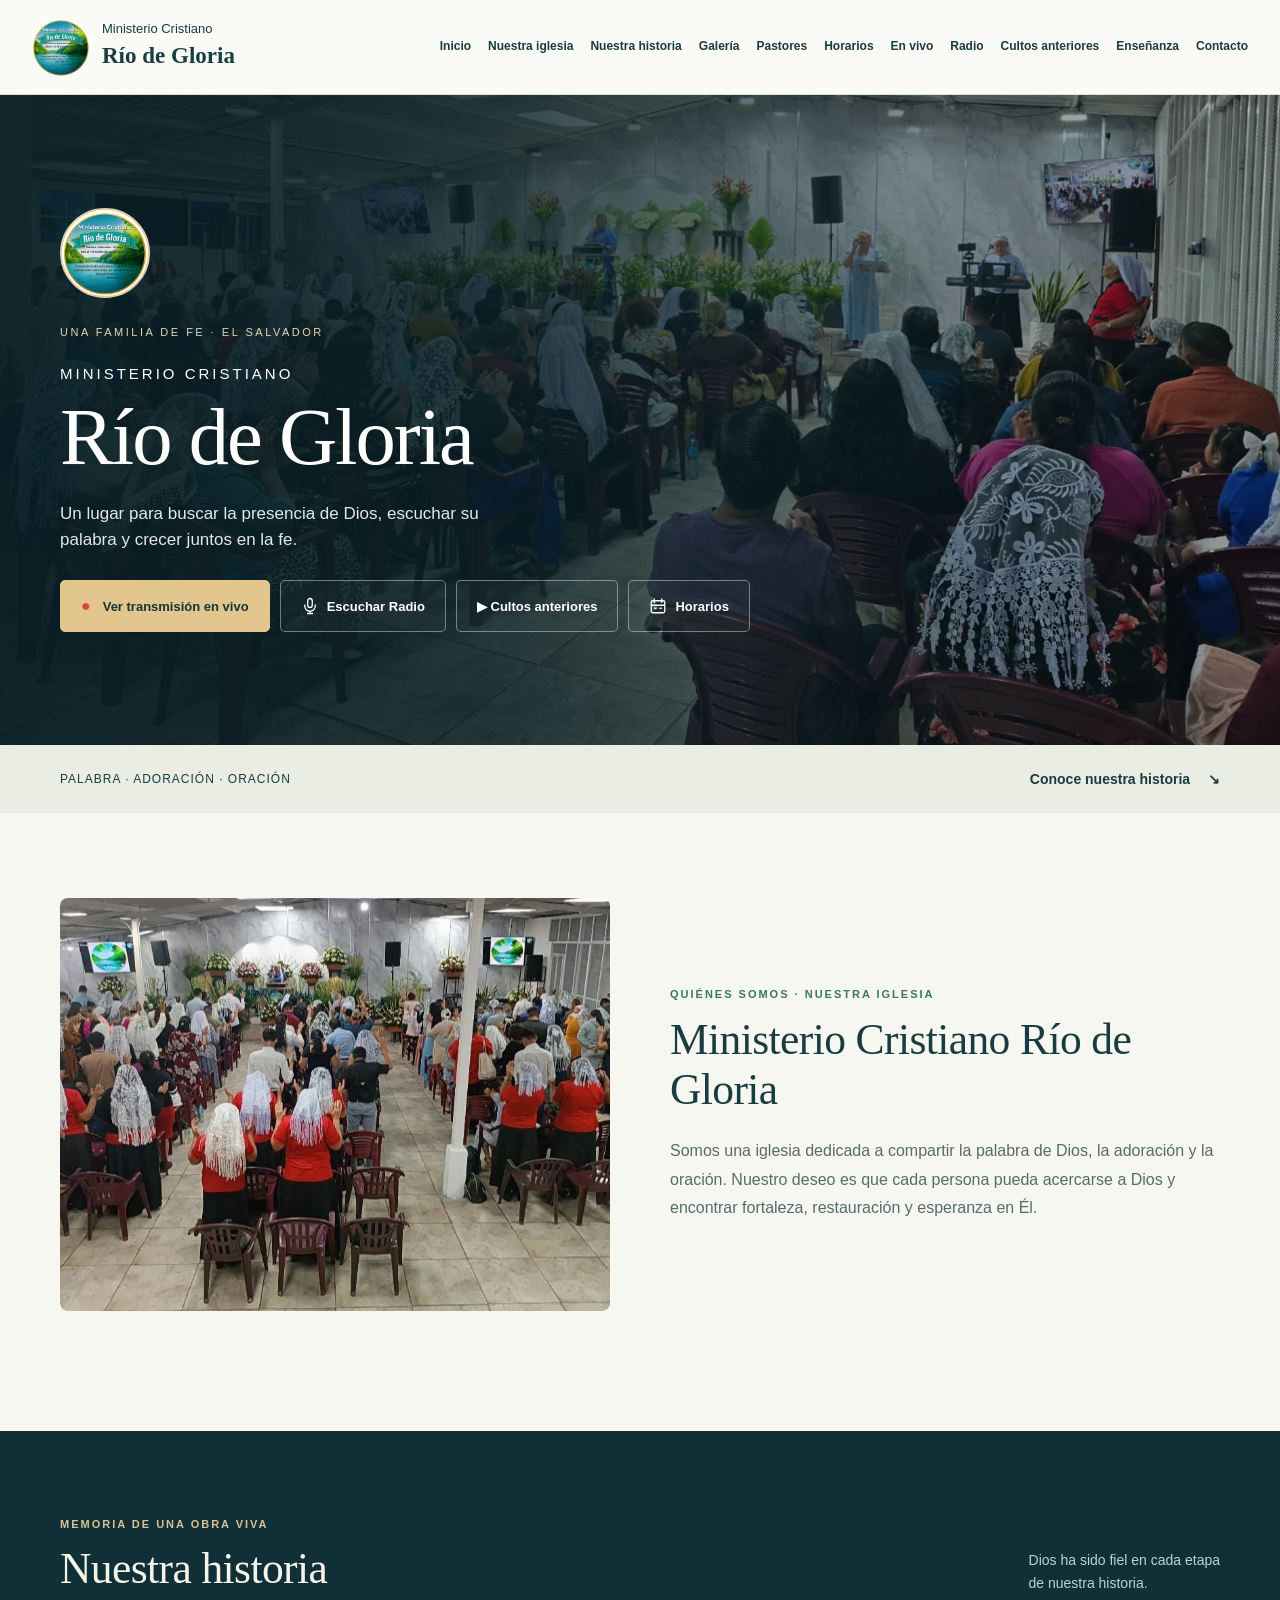
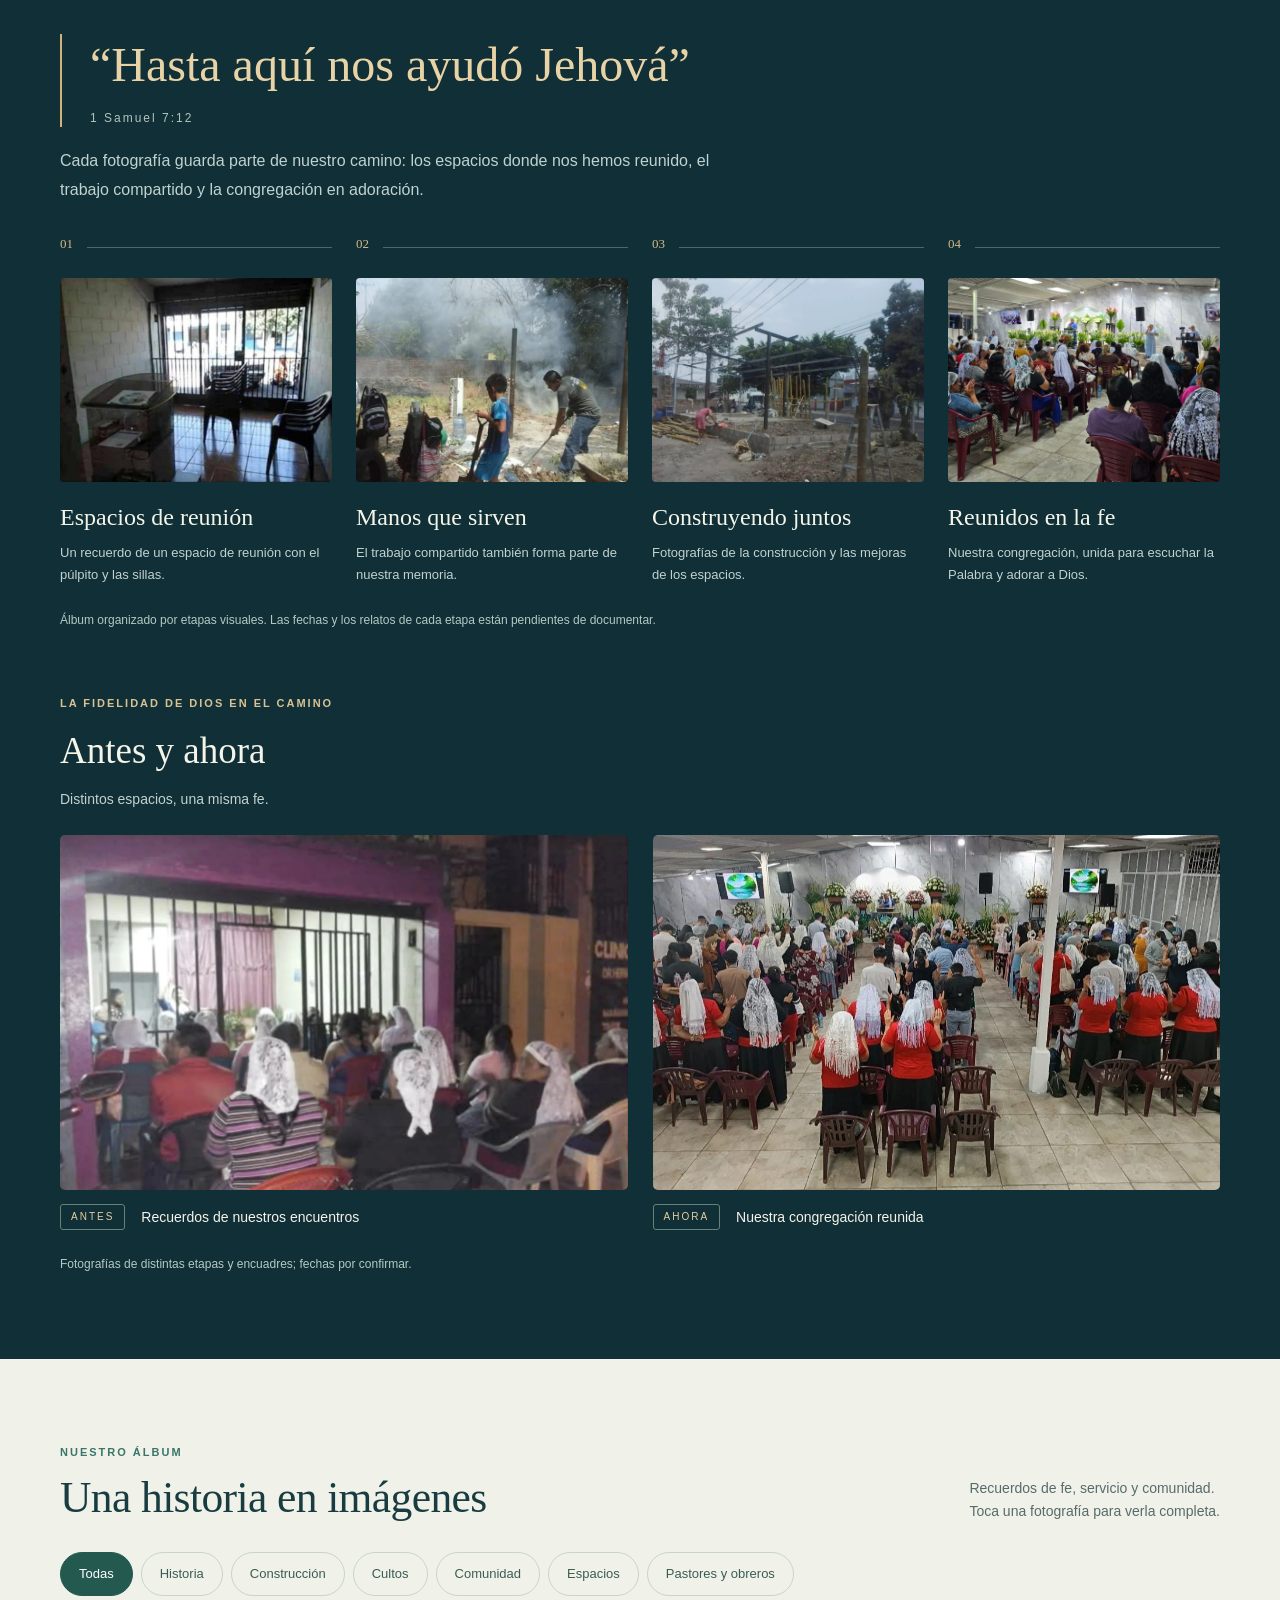
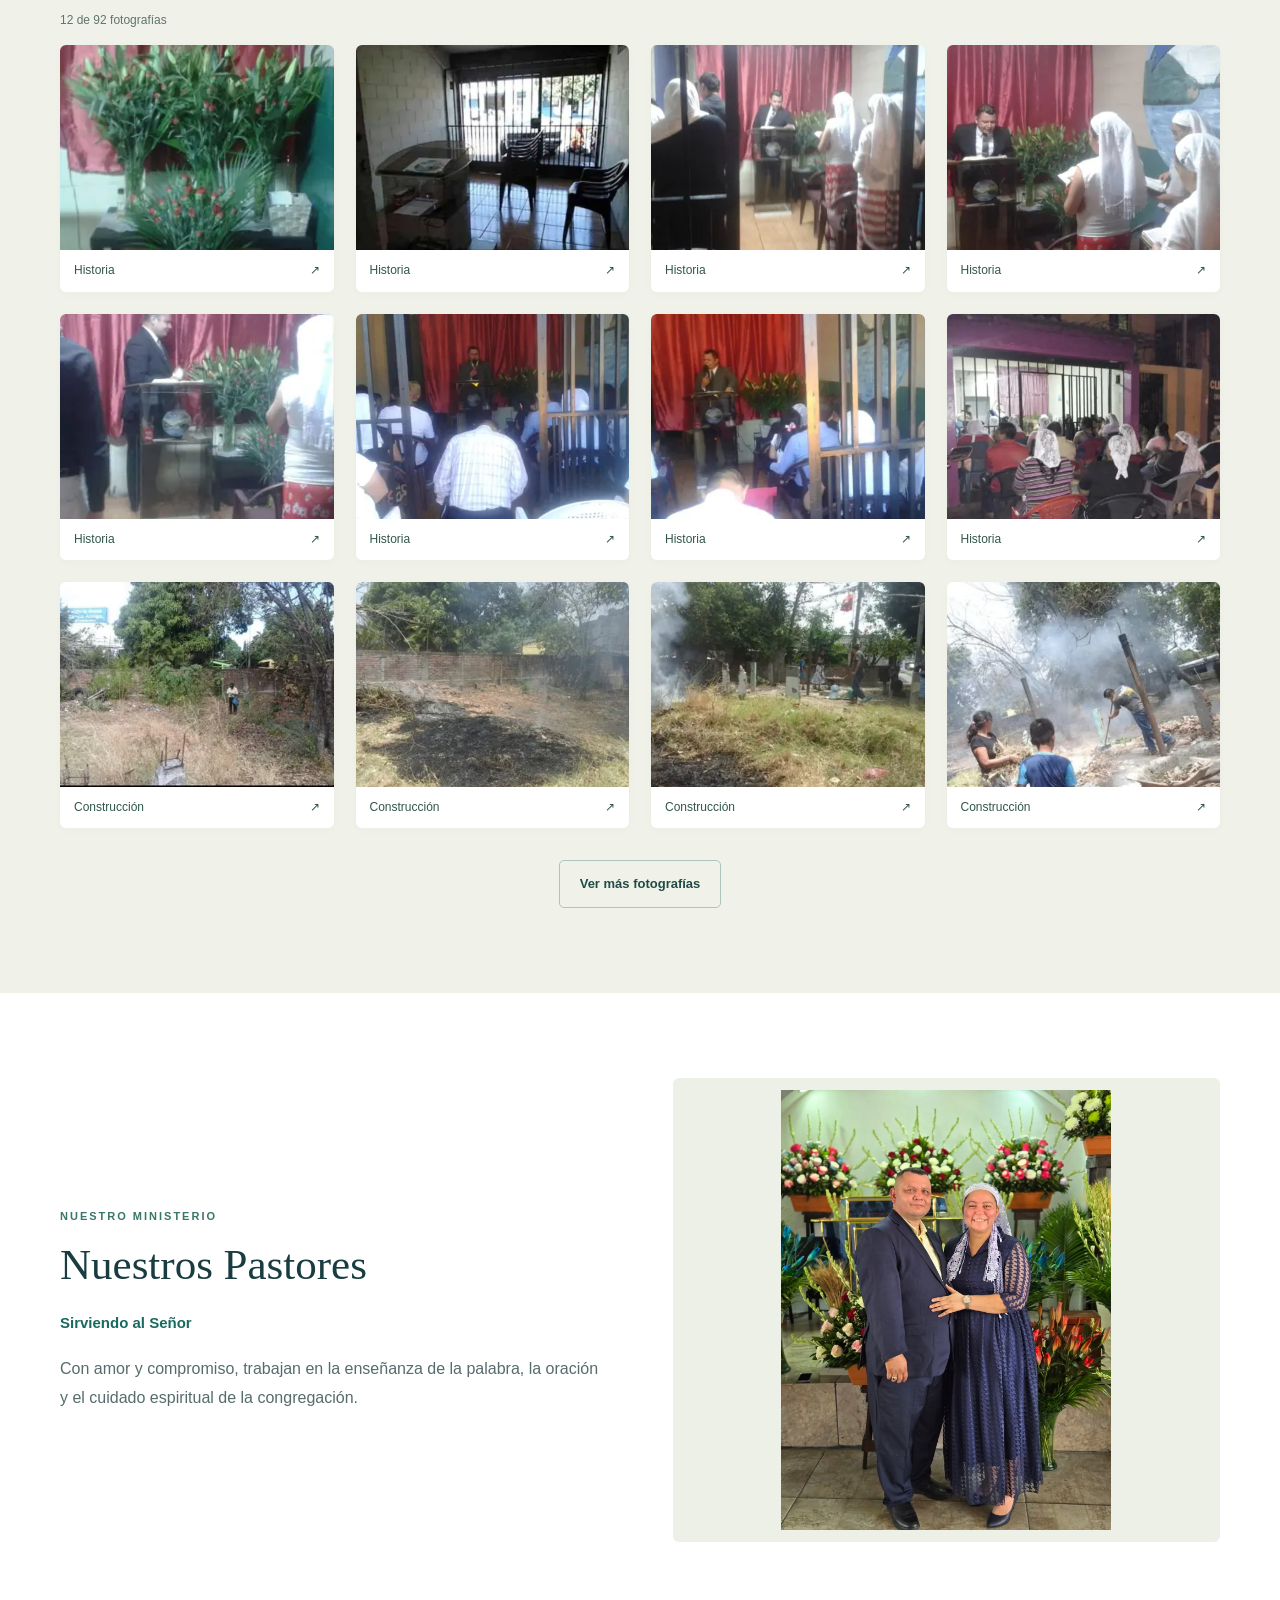
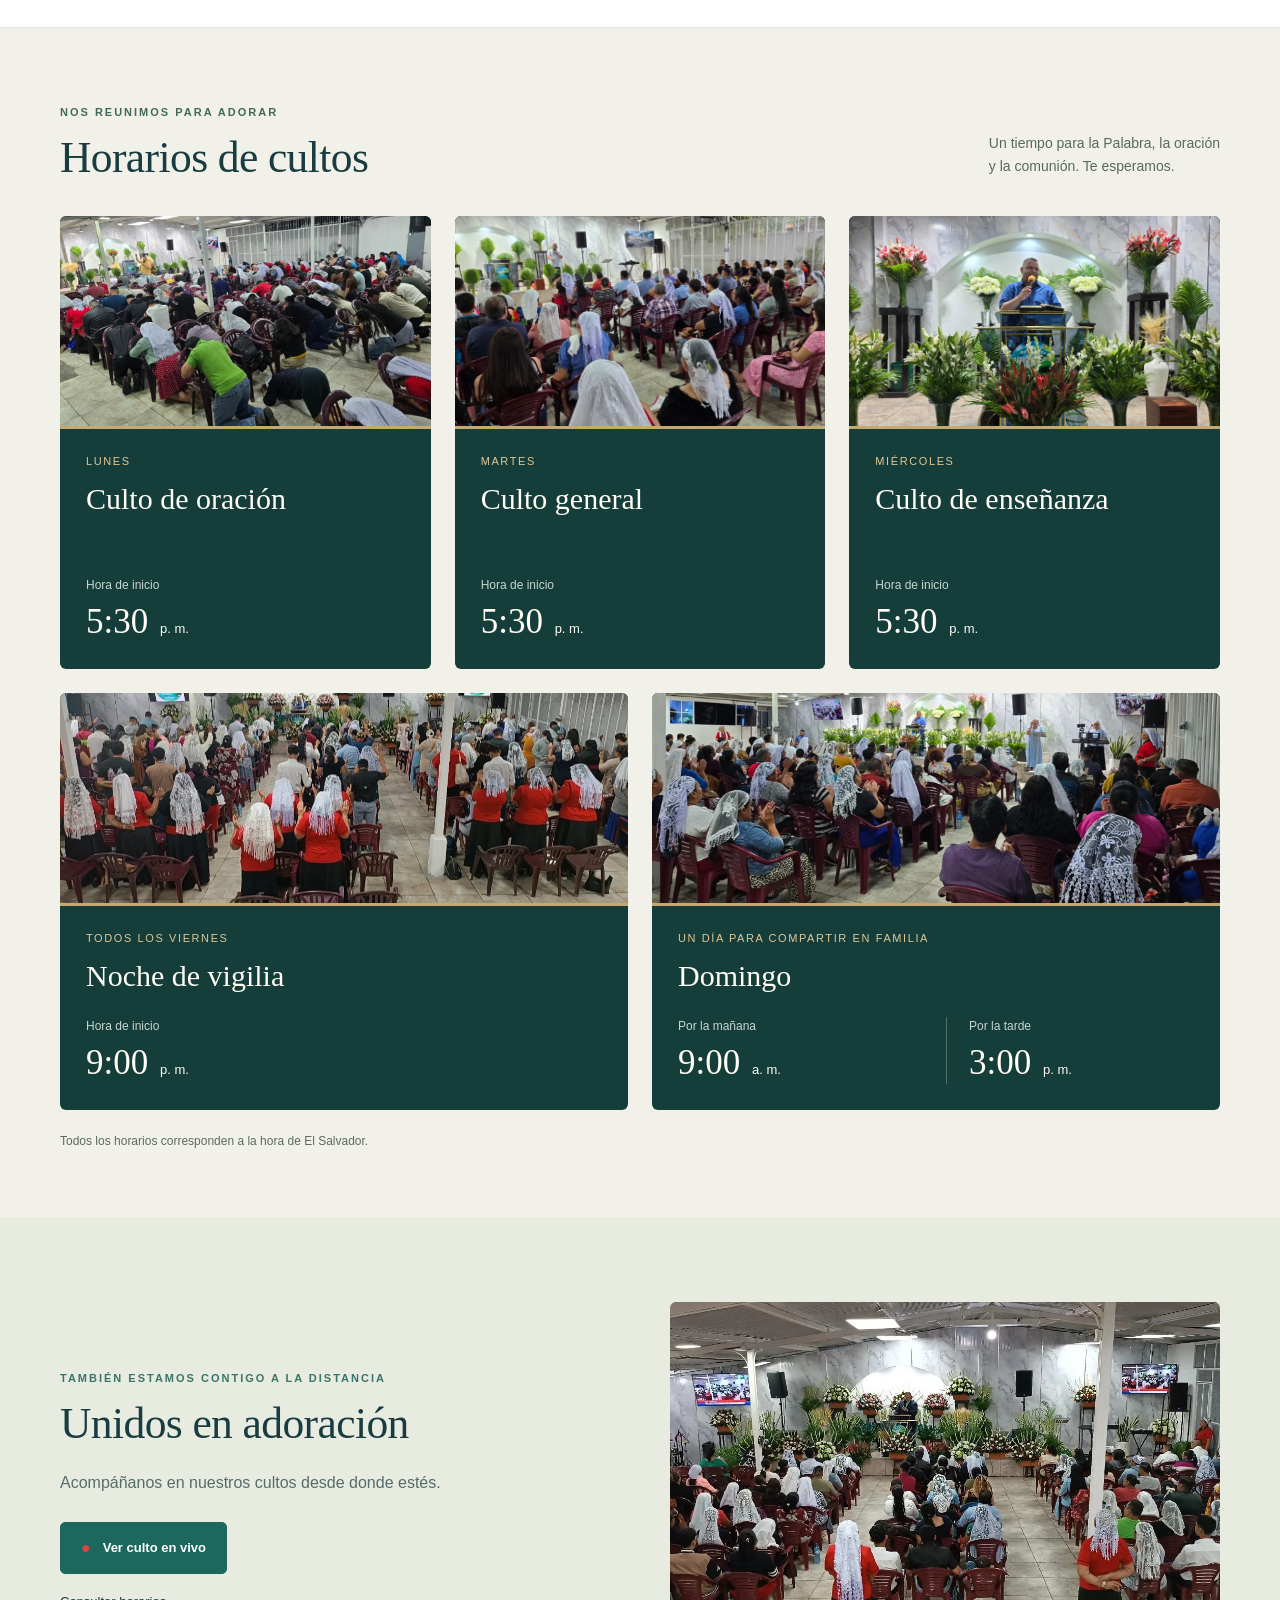
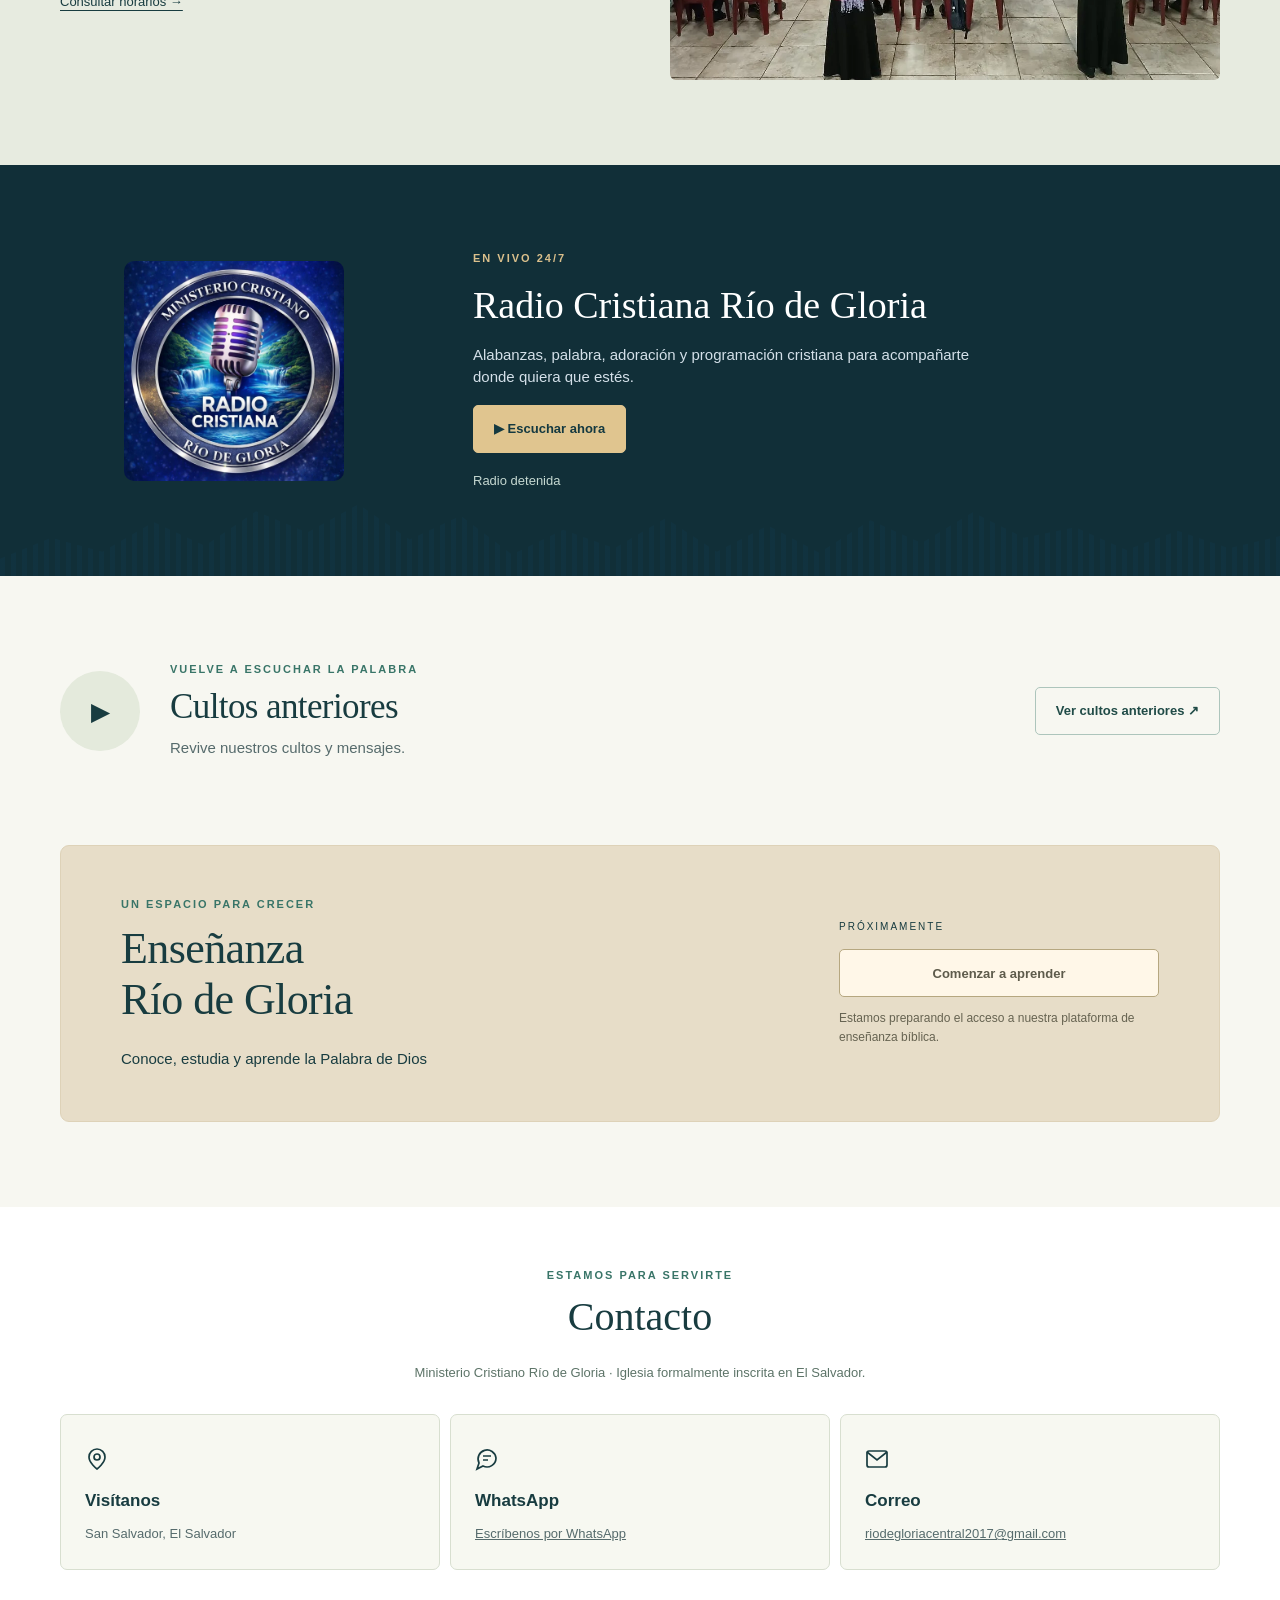
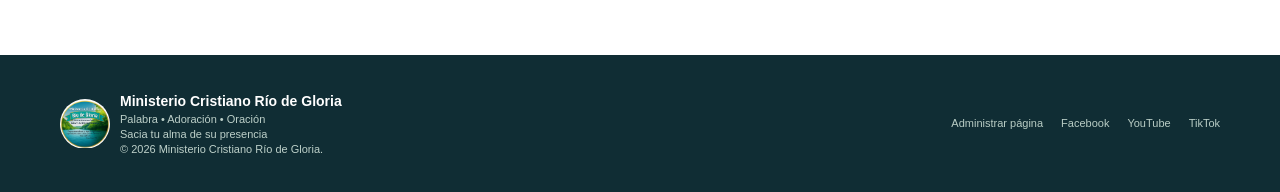
==== index.html @ 222a2ce0 "Actualizar página desde el panel de administración" ====
<!DOCTYPE html>
<html lang="es"><head>
<meta charset="UTF-8">
<meta name="viewport" content="width=device-width, initial-scale=1.0">

<title data-rio-edit="index-137">Ministerio Cristiano Río de Gloria</title>
<meta name="description" content="Conoce nuestra iglesia, nuestra historia y nuestros horarios. Acompáñanos en los cultos, escucha Radio Río de Gloria y crece en la Palabra." data-rio-edit="index-138">
<meta name="theme-color" content="#102c35">
<link rel="icon" href="log/logo-iglesia.jpeg" type="image/jpeg">
<link rel="canonical" href="https://riodegloria.github.io/rio-de-gloria/">
<meta property="og:type" content="website">
<meta property="og:locale" content="es_SV">
<meta property="og:site_name" content="Ministerio Cristiano Río de Gloria">
<meta property="og:title" content="Ministerio Cristiano Río de Gloria | Fe, historia y comunidad" data-rio-edit="index-139">
<meta property="og:description" content="Conoce nuestra iglesia, nuestra historia y nuestros horarios. Acompáñanos en los cultos, escucha Radio Río de Gloria y crece en la Palabra." data-rio-edit="index-140">
<meta property="og:url" content="https://riodegloria.github.io/rio-de-gloria/">
<meta property="og:image" content="https://riodegloria.github.io/rio-de-gloria/assets/compartir.jpg">
<meta property="og:image:width" content="1200"><meta property="og:image:height" content="630">
<meta name="twitter:card" content="summary_large_image">

<link rel="stylesheet" href="assets/original.css">
<link rel="stylesheet" href="assets/institucional.css">
<link rel="stylesheet" href="assets/horarios.css?v=3">
<script type="application/ld+json">{"@context": "https://schema.org", "@type": "Church", "name": "Ministerio Cristiano Río de Gloria", "url": "https://riodegloria.github.io/rio-de-gloria/", "logo": "https://riodegloria.github.io/rio-de-gloria/log/logo-iglesia.jpeg", "address": {"@type": "PostalAddress", "addressLocality": "San Salvador", "addressCountry": "SV"}}</script>
</head>

<body>
<a class="skip-link" href="#contenido">Saltar al contenido</a>

<!-- REPRODUCTOR DE RADIO OCULTO -->
<audio id="radioPlayer" preload="none" playsinline="">
  <source src="https://radio-rio-de-gloria.riodegloriacentral2017.workers.dev" type="audio/mpeg" data-rio-edit="index-110">
</audio>

<header>

  <div class="nav">

    <a class="brand" href="#inicio" data-rio-edit="index-16">

      <img src="log/logo-iglesia.jpeg" width="138" height="138" alt="Logo Río de Gloria" data-rio-edit="index-15">

      <div>
        <h2><rio-text data-label="Ministerio Cristiano" data-rio-edit="index-1">Ministerio Cristiano</rio-text></h2>
        <span><rio-text data-label="Río de Gloria" data-rio-edit="index-2">Río de Gloria</rio-text></span>
      </div>

    </a>

    <button class="menu-toggle" type="button" aria-controls="menu-principal" aria-expanded="false"><rio-text data-label="Menú" data-rio-edit="index-3">Menú </rio-text><span aria-hidden="true">☰</span></button><nav class="menu" id="menu-principal" aria-label="Navegación principal"><a href="#inicio" data-rio-edit="index-17"><rio-text data-label="Inicio" data-rio-edit="index-4">Inicio</rio-text></a><a href="#nosotros" data-rio-edit="index-18"><rio-text data-label="Nuestra iglesia" data-rio-edit="index-5">Nuestra iglesia</rio-text></a><a href="#historia" data-rio-edit="index-19"><rio-text data-label="Nuestra historia" data-rio-edit="index-6">Nuestra historia</rio-text></a><a href="#galeria" data-rio-edit="index-20"><rio-text data-label="Galería" data-rio-edit="index-7">Galería</rio-text></a><a href="#pastores" data-rio-edit="index-21"><rio-text data-label="Pastores" data-rio-edit="index-8">Pastores</rio-text></a><a href="#horarios" data-rio-edit="index-22"><rio-text data-label="Horarios" data-rio-edit="index-9">Horarios</rio-text></a><a href="#transmision" data-rio-edit="index-23"><rio-text data-label="En vivo" data-rio-edit="index-10">En vivo</rio-text></a><a href="#radio" data-rio-edit="index-24"><rio-text data-label="Radio" data-rio-edit="index-11">Radio</rio-text></a><a href="#cultos" data-rio-edit="index-25"><rio-text data-label="Cultos anteriores" data-rio-edit="index-12">Cultos anteriores</rio-text></a><a href="#ensenanza" data-rio-edit="index-26"><rio-text data-label="Enseñanza" data-rio-edit="index-13">Enseñanza</rio-text></a><a href="#contacto" data-rio-edit="index-27"><rio-text data-label="Contacto" data-rio-edit="index-14">Contacto</rio-text></a></nav>

  </div>

</header>


<main id="contenido">
<!-- PORTADA -->

<section class="hero" id="inicio" data-rio-edit="index-40">

  <div class="hero-content">

    <img class="hero-logo" src="log/logo-iglesia.jpeg" width="138" height="138" alt="Río de Gloria" data-rio-edit="index-36">

    <p class="hero-kicker"><rio-text data-label="Una familia de fe · El Salvador" data-rio-edit="index-28">Una familia de fe · El Salvador</rio-text></p><h1><small><rio-text data-label="Ministerio Cristiano" data-rio-edit="index-29">Ministerio Cristiano</rio-text></small><rio-text data-label="Río de Gloria" data-rio-edit="index-30">Río de Gloria</rio-text></h1>

    <p><rio-text data-label="Un lugar para buscar la presencia de Dios, escuchar su palabra y " data-rio-edit="index-31">
      Un lugar para buscar la presencia de Dios,
      escuchar su palabra y crecer juntos en la fe.
    </rio-text></p>

    <div class="hero-buttons">

      <a class="btn btn-primary" href="en-vivo.html" data-rio-edit="index-37">
  <span class="live-dot" aria-hidden="true">●</span><rio-text data-label="Ver transmisión en vivo" data-rio-edit="index-32"> Ver transmisión en vivo
</rio-text></a>

      <button class="btn radio-control" type="button" onclick="toggleRadio()">
        <svg class="ui-icon" viewBox="0 0 24 24" fill="none" stroke="currentColor" stroke-width="1.7" aria-hidden="true"><rect x="9" y="2" width="6" height="12" rx="3"></rect><path d="M5 10v2a7 7 0 0 0 14 0v-2M12 19v3M8 22h8"></path></svg><rio-text data-label="Escuchar Radio" data-rio-edit="index-33"> Escuchar Radio
      </rio-text></button>

     <a class="btn" href="https://script.google.com/macros/s/AKfycbzJ1LvdN6j5gjueT-5hdvJf0YHxpVOfuJ06YtneVy3gF5k_xUFv1o0GLLLfKl0RU0cU/exec" data-rio-edit="index-38"><rio-text data-label="▶ Cultos anteriores" data-rio-edit="index-34">
  ▶ Cultos anteriores
</rio-text></a>

      <a class="btn" href="#horarios" data-rio-edit="index-39"><svg class="ui-icon" viewBox="0 0 24 24" fill="none" stroke="currentColor" stroke-width="1.7" aria-hidden="true"><rect x="3" y="5" width="18" height="16" rx="2"></rect><path d="M7 2v6M17 2v6M3 11h18M7 15h3M14 15h3"></path></svg><rio-text data-label="Horarios" data-rio-edit="index-35"> Horarios</rio-text></a>

    </div>

  </div>

</section>


<div class="welcome-note"><span><rio-text data-label="PALABRA · ADORACIÓN · ORACIÓN" data-rio-edit="index-41">PALABRA · ADORACIÓN · ORACIÓN</rio-text></span><a href="#historia" data-rio-edit="index-43"><rio-text data-label="Conoce nuestra historia" data-rio-edit="index-42">Conoce nuestra historia </rio-text><span aria-hidden="true">↘</span></a></div>
<!-- NUESTRA IGLESIA -->

<section class="section" id="nosotros">

  <div class="container about-grid">

    <div class="image-frame">

      <img src="assets/fotos/iglesia-1.webp" loading="lazy" decoding="async" alt="Ministerio Cristiano Río de Gloria" data-rio-edit="index-47">

    </div>

    <div class="about-text">

      <span class="eyebrow"><rio-text data-label="Quiénes somos · Nuestra Iglesia" data-rio-edit="index-44">
        Quiénes somos · Nuestra Iglesia
      </rio-text></span>

      <h2 class="title"><rio-text data-label="Ministerio Cristiano Río de Gloria" data-rio-edit="index-45">
        Ministerio Cristiano Río de Gloria
      </rio-text></h2>

      <p><rio-text data-label="Somos una iglesia dedicada a compartir la palabra de Dios, la ado" data-rio-edit="index-46">
        Somos una iglesia dedicada a compartir la palabra de Dios,
        la adoración y la oración. Nuestro deseo es que cada persona
        pueda acercarse a Dios y encontrar fortaleza, restauración
        y esperanza en Él.
      </rio-text></p>

    </div>

  </div>

<div class="container identity-grid"><article hidden=""><span class="eyebrow">Nuestro propósito</span><h3>Misión</h3><p id="mission-text">Declaración oficial pendiente de incorporar.</p></article><article hidden=""><span class="eyebrow">Nuestro horizonte</span><h3>Visión</h3><p id="vision-text">Declaración oficial pendiente de incorporar.</p></article></div></section>


<section class="section history-section" id="historia"><div class="container"><span class="eyebrow"><rio-text data-label="Memoria de una obra viva" data-rio-edit="index-48">Memoria de una obra viva</rio-text></span><div class="section-heading"><h2 class="title"><rio-text data-label="Nuestra historia" data-rio-edit="index-49">Nuestra historia</rio-text></h2><p class="text-muted"><rio-text data-label="Dios ha sido fiel en cada etapa" data-rio-edit="index-50">Dios ha sido fiel en cada etapa</rio-text><br><rio-text data-label="de nuestra historia." data-rio-edit="index-51">de nuestra historia.</rio-text></p></div><blockquote><rio-text data-label="“Hasta aquí nos ayudó Jehová”" data-rio-edit="index-52">“Hasta aquí nos ayudó Jehová”</rio-text><cite><rio-text data-label="1 Samuel 7:12" data-rio-edit="index-53">1 Samuel 7:12</rio-text></cite></blockquote><p class="history-intro"><rio-text data-label="Cada fotografía guarda parte de nuestro camino: los espacios dond" data-rio-edit="index-54">Cada fotografía guarda parte de nuestro camino: los espacios donde nos hemos reunido, el trabajo compartido y la congregación en adoración.</rio-text></p><div class="timeline"><article class="timeline-card"><span class="step-number"><rio-text data-label="01" data-rio-edit="index-55">01</rio-text></span><img class="" src="assets/fotos/1000310630.webp" alt="Espacio de reunión " loading="lazy" decoding="async" data-rio-edit="index-76" data-rio-custom="true"><h3><rio-text data-label="Espacios de reunión" data-rio-edit="index-56">Espacios de reunión</rio-text></h3><p><rio-text data-label="Un recuerdo de un espacio de reunión con el púlpito y las sillas." data-rio-edit="index-57">Un recuerdo de un espacio de reunión con el púlpito y las sillas.</rio-text></p></article><article class="timeline-card"><span class="step-number"><rio-text data-label="02" data-rio-edit="index-58">02</rio-text></span><img class="" src="assets/fotos/1000310637.webp" alt="Personas realizando trabajos de limpieza en el terreno" loading="lazy" decoding="async" data-rio-edit="index-77"><h3><rio-text data-label="Manos que sirven" data-rio-edit="index-59">Manos que sirven</rio-text></h3><p><rio-text data-label="El trabajo compartido también forma parte de nuestra memoria." data-rio-edit="index-60">El trabajo compartido también forma parte de nuestra memoria.</rio-text></p></article><article class="timeline-card"><span class="step-number"><rio-text data-label="03" data-rio-edit="index-61">03</rio-text></span><img class="" src="assets/fotos/1000310625.webp" alt="Estructura del techo " loading="lazy" decoding="async" data-rio-edit="index-78" data-rio-custom="true"><h3><rio-text data-label="Construyendo juntos" data-rio-edit="index-62">Construyendo juntos</rio-text></h3><p><rio-text data-label="Fotografías de la construcción y las mejoras de los espacios." data-rio-edit="index-63">Fotografías de la construcción y las mejoras de los espacios.</rio-text></p></article><article class="timeline-card"><span class="step-number"><rio-text data-label="04" data-rio-edit="index-64">04</rio-text></span><img class="" src="assets/fotos/iglesia-4.webp" alt="Vista de la congregación durante un culto" loading="lazy" decoding="async" data-rio-edit="index-79"><h3><rio-text data-label="Reunidos en la fe" data-rio-edit="index-65">Reunidos en la fe</rio-text></h3><p><rio-text data-label="Nuestra congregación, unida para escuchar la Palabra y adorar a D" data-rio-edit="index-66">Nuestra congregación, unida para escuchar la Palabra y adorar a Dios.</rio-text></p></article></div><p class="editorial-note"><rio-text data-label="Álbum organizado por etapas visuales. Las fechas y los relatos de" data-rio-edit="index-67">Álbum organizado por etapas visuales. Las fechas y los relatos de cada etapa están pendientes de documentar.</rio-text></p><div class="comparison-heading"><span class="eyebrow"><rio-text data-label="La fidelidad de Dios en el camino" data-rio-edit="index-68">La fidelidad de Dios en el camino</rio-text></span><h3><rio-text data-label="Antes y ahora" data-rio-edit="index-69">Antes y ahora</rio-text></h3><p><rio-text data-label="Distintos espacios, una misma fe." data-rio-edit="index-70">Distintos espacios, una misma fe.</rio-text></p></div><div class="comparison-grid"><figure><img class="" src="assets/fotos/1000310690.webp" alt="Congregación reunida frente a un espacio pequeño " loading="lazy" decoding="async" data-rio-edit="index-80" data-rio-custom="true"><figcaption><span><rio-text data-label="ANTES" data-rio-edit="index-71">ANTES</rio-text></span><rio-text data-label="Recuerdos de nuestros encuentros" data-rio-edit="index-72">Recuerdos de nuestros encuentros</rio-text></figcaption></figure><figure><img class="" src="assets/fotos/subida-17710874-2f2c-4ec0-8a1d-13cd08ee8ecd.webp" alt="Vista amplia del templo con la congregación reunida" loading="lazy" decoding="async" data-rio-edit="index-81" data-rio-custom="true"><figcaption><span><rio-text data-label="AHORA" data-rio-edit="index-73">AHORA</rio-text></span><rio-text data-label="Nuestra congregación reunida" data-rio-edit="index-74">Nuestra congregación reunida</rio-text></figcaption></figure></div><p class="editorial-note"><rio-text data-label="Fotografías de distintas etapas y encuadres; fechas por confirmar" data-rio-edit="index-75">Fotografías de distintas etapas y encuadres; fechas por confirmar.</rio-text></p></div></section><section class="section" id="galeria"><div class="container"><div class="section-heading"><div><span class="eyebrow"><rio-text data-label="Nuestro álbum" data-rio-edit="index-82">Nuestro álbum</rio-text></span><h2 class="title"><rio-text data-label="Una historia en imágenes" data-rio-edit="index-83">Una historia en imágenes</rio-text></h2></div><p class="text-muted"><rio-text data-label="Recuerdos de fe, servicio y comunidad." data-rio-edit="index-84">Recuerdos de fe, servicio y comunidad.</rio-text><br><rio-text data-label="Toca una fotografía para verla completa." data-rio-edit="index-85">Toca una fotografía para verla completa.</rio-text></p></div><div class="gallery-filters" role="group" aria-label="Filtrar fotografías"><button type="button" data-filter="Todas" aria-pressed="true">Todas</button><button type="button" data-filter="Historia" aria-pressed="false">Historia</button><button type="button" data-filter="Construcción" aria-pressed="false">Construcción</button><button type="button" data-filter="Cultos" aria-pressed="false">Cultos</button><button type="button" data-filter="Comunidad" aria-pressed="false">Comunidad</button><button type="button" data-filter="Espacios" aria-pressed="false">Espacios</button><button type="button" data-filter="Pastores y obreros" aria-pressed="false">Pastores y obreros</button></div><p id="gallery-count" class="gallery-count" aria-live="polite"></p><div class="gallery-grid"><button class="photo-card" type="button" data-category="Historia" data-full="assets/fotos/1000310650.webp" data-caption="Recuerdos de nuestros espacios y reuniones" aria-label="Ampliar: Recuerdos de nuestros espacios y reuniones (1)"><img src="assets/fotos/1000310650-mini.webp" width="950" height="1536" alt="Recuerdos de nuestros espacios y reuniones" loading="lazy" decoding="async"><span>Historia <span aria-hidden="true">↗</span></span></button><button class="photo-card" type="button" data-category="Historia" data-full="assets/fotos/1000310630.webp" data-caption="Recuerdos de nuestros espacios y reuniones" aria-label="Ampliar: Recuerdos de nuestros espacios y reuniones (2)"><img src="assets/fotos/1000310630-mini.webp" width="1536" height="1134" alt="Recuerdos de nuestros espacios y reuniones" loading="lazy" decoding="async"><span>Historia <span aria-hidden="true">↗</span></span></button><button class="photo-card" type="button" data-category="Historia" data-full="assets/fotos/1000310651.webp" data-caption="Recuerdos de nuestros espacios y reuniones" aria-label="Ampliar: Recuerdos de nuestros espacios y reuniones (3)"><img src="assets/fotos/1000310651-mini.webp" width="1536" height="895" alt="Recuerdos de nuestros espacios y reuniones" loading="lazy" decoding="async"><span>Historia <span aria-hidden="true">↗</span></span></button><button class="photo-card" type="button" data-category="Historia" data-full="assets/fotos/1000310653.webp" data-caption="Recuerdos de nuestros espacios y reuniones" aria-label="Ampliar: Recuerdos de nuestros espacios y reuniones (4)"><img src="assets/fotos/1000310653-mini.webp" width="1536" height="896" alt="Recuerdos de nuestros espacios y reuniones" loading="lazy" decoding="async"><span>Historia <span aria-hidden="true">↗</span></span></button><button class="photo-card" type="button" data-category="Historia" data-full="assets/fotos/1000310652.webp" data-caption="Recuerdos de nuestros espacios y reuniones" aria-label="Ampliar: Recuerdos de nuestros espacios y reuniones (5)"><img src="assets/fotos/1000310652-mini.webp" width="931" height="1536" alt="Recuerdos de nuestros espacios y reuniones" loading="lazy" decoding="async"><span>Historia <span aria-hidden="true">↗</span></span></button><button class="photo-card" type="button" data-category="Historia" data-full="assets/fotos/1000310655.webp" data-caption="Recuerdos de nuestros espacios y reuniones" aria-label="Ampliar: Recuerdos de nuestros espacios y reuniones (6)"><img src="assets/fotos/1000310655-mini.webp" width="1536" height="900" alt="Recuerdos de nuestros espacios y reuniones" loading="lazy" decoding="async"><span>Historia <span aria-hidden="true">↗</span></span></button><button class="photo-card" type="button" data-category="Historia" data-full="assets/fotos/1000310657.webp" data-caption="Recuerdos de nuestros espacios y reuniones" aria-label="Ampliar: Recuerdos de nuestros espacios y reuniones (7)"><img src="assets/fotos/1000310657-mini.webp" width="1536" height="865" alt="Recuerdos de nuestros espacios y reuniones" loading="lazy" decoding="async"><span>Historia <span aria-hidden="true">↗</span></span></button><button class="photo-card" type="button" data-category="Historia" data-full="assets/fotos/1000310690.webp" data-caption="Recuerdos de nuestros espacios y reuniones" aria-label="Ampliar: Recuerdos de nuestros espacios y reuniones (8)"><img src="assets/fotos/1000310690-mini.webp" width="1536" height="1099" alt="Recuerdos de nuestros espacios y reuniones" loading="lazy" decoding="async"><span>Historia <span aria-hidden="true">↗</span></span></button><button class="photo-card" type="button" data-category="Construcción" data-full="assets/fotos/1000310638.webp" data-caption="Trabajos y preparación de los espacios" aria-label="Ampliar: Trabajos y preparación de los espacios (9)"><img src="assets/fotos/1000310638-mini.webp" width="1536" height="916" alt="Trabajos y preparación de los espacios" loading="lazy" decoding="async"><span>Construcción <span aria-hidden="true">↗</span></span></button><button class="photo-card" type="button" data-category="Construcción" data-full="assets/fotos/1000310639.webp" data-caption="Trabajos y preparación de los espacios" aria-label="Ampliar: Trabajos y preparación de los espacios (10)"><img src="assets/fotos/1000310639-mini.webp" width="1536" height="887" alt="Trabajos y preparación de los espacios" loading="lazy" decoding="async"><span>Construcción <span aria-hidden="true">↗</span></span></button><button class="photo-card" type="button" data-category="Construcción" data-full="assets/fotos/1000310640.webp" data-caption="Trabajos y preparación de los espacios" aria-label="Ampliar: Trabajos y preparación de los espacios (11)"><img src="assets/fotos/1000310640-mini.webp" width="1536" height="897" alt="Trabajos y preparación de los espacios" loading="lazy" decoding="async"><span>Construcción <span aria-hidden="true">↗</span></span></button><button class="photo-card" type="button" data-category="Construcción" data-full="assets/fotos/1000310641.webp" data-caption="Trabajos y preparación de los espacios" aria-label="Ampliar: Trabajos y preparación de los espacios (12)"><img src="assets/fotos/1000310641-mini.webp" width="1536" height="906" alt="Trabajos y preparación de los espacios" loading="lazy" decoding="async"><span>Construcción <span aria-hidden="true">↗</span></span></button><button class="photo-card" type="button" data-category="Construcción" data-full="assets/fotos/1000310642.webp" data-caption="Trabajos y preparación de los espacios" aria-label="Ampliar: Trabajos y preparación de los espacios (13)"><img src="assets/fotos/1000310642-mini.webp" width="1536" height="899" alt="Trabajos y preparación de los espacios" loading="lazy" decoding="async"><span>Construcción <span aria-hidden="true">↗</span></span></button><button class="photo-card" type="button" data-category="Construcción" data-full="assets/fotos/1000310686.webp" data-caption="Trabajos y preparación de los espacios" aria-label="Ampliar: Trabajos y preparación de los espacios (14)"><img src="assets/fotos/1000310686-mini.webp" width="1536" height="873" alt="Trabajos y preparación de los espacios" loading="lazy" decoding="async"><span>Construcción <span aria-hidden="true">↗</span></span></button><button class="photo-card" type="button" data-category="Construcción" data-full="assets/fotos/1000310687.webp" data-caption="Trabajos y preparación de los espacios" aria-label="Ampliar: Trabajos y preparación de los espacios (15)"><img src="assets/fotos/1000310687-mini.webp" width="1536" height="914" alt="Trabajos y preparación de los espacios" loading="lazy" decoding="async"><span>Construcción <span aria-hidden="true">↗</span></span></button><button class="photo-card" type="button" data-category="Construcción" data-full="assets/fotos/1000310688.webp" data-caption="Trabajos y preparación de los espacios" aria-label="Ampliar: Trabajos y preparación de los espacios (16)"><img src="assets/fotos/1000310688-mini.webp" width="1536" height="905" alt="Trabajos y preparación de los espacios" loading="lazy" decoding="async"><span>Construcción <span aria-hidden="true">↗</span></span></button><button class="photo-card" type="button" data-category="Construcción" data-full="assets/fotos/1000310637.webp" data-caption="Trabajos y preparación de los espacios" aria-label="Ampliar: Trabajos y preparación de los espacios (17)"><img src="assets/fotos/1000310637-mini.webp" width="1536" height="902" alt="Trabajos y preparación de los espacios" loading="lazy" decoding="async"><span>Construcción <span aria-hidden="true">↗</span></span></button><button class="photo-card" type="button" data-category="Construcción" data-full="assets/fotos/1000310624.webp" data-caption="Trabajos y preparación de los espacios" aria-label="Ampliar: Trabajos y preparación de los espacios (18)"><img src="assets/fotos/1000310624-mini.webp" width="1536" height="920" alt="Trabajos y preparación de los espacios" loading="lazy" decoding="async"><span>Construcción <span aria-hidden="true">↗</span></span></button><button class="photo-card" type="button" data-category="Construcción" data-full="assets/fotos/1000310623.webp" data-caption="Trabajos y preparación de los espacios" aria-label="Ampliar: Trabajos y preparación de los espacios (19)"><img src="assets/fotos/1000310623-mini.webp" width="1536" height="987" alt="Trabajos y preparación de los espacios" loading="lazy" decoding="async"><span>Construcción <span aria-hidden="true">↗</span></span></button><button class="photo-card" type="button" data-category="Construcción" data-full="assets/fotos/1000310636.webp" data-caption="Trabajos y preparación de los espacios" aria-label="Ampliar: Trabajos y preparación de los espacios (20)"><img src="assets/fotos/1000310636-mini.webp" width="1536" height="899" alt="Trabajos y preparación de los espacios" loading="lazy" decoding="async"><span>Construcción <span aria-hidden="true">↗</span></span></button><button class="photo-card" type="button" data-category="Construcción" data-full="assets/fotos/1000310452.webp" data-caption="Trabajos y preparación de los espacios" aria-label="Ampliar: Trabajos y preparación de los espacios (21)"><img src="assets/fotos/1000310452-mini.webp" width="1536" height="935" alt="Trabajos y preparación de los espacios" loading="lazy" decoding="async"><span>Construcción <span aria-hidden="true">↗</span></span></button><button class="photo-card" type="button" data-category="Construcción" data-full="assets/fotos/1000310453.webp" data-caption="Trabajos y preparación de los espacios" aria-label="Ampliar: Trabajos y preparación de los espacios (22)"><img src="assets/fotos/1000310453-mini.webp" width="1536" height="895" alt="Trabajos y preparación de los espacios" loading="lazy" decoding="async"><span>Construcción <span aria-hidden="true">↗</span></span></button><button class="photo-card" type="button" data-category="Construcción" data-full="assets/fotos/1000310454.webp" data-caption="Trabajos y preparación de los espacios" aria-label="Ampliar: Trabajos y preparación de los espacios (23)"><img src="assets/fotos/1000310454-mini.webp" width="1536" height="902" alt="Trabajos y preparación de los espacios" loading="lazy" decoding="async"><span>Construcción <span aria-hidden="true">↗</span></span></button><button class="photo-card" type="button" data-category="Construcción" data-full="assets/fotos/1000310625.webp" data-caption="Trabajos y preparación de los espacios" aria-label="Ampliar: Trabajos y preparación de los espacios (24)"><img src="assets/fotos/1000310625-mini.webp" width="1536" height="899" alt="Trabajos y preparación de los espacios" loading="lazy" decoding="async"><span>Construcción <span aria-hidden="true">↗</span></span></button><button class="photo-card" type="button" data-category="Construcción" data-full="assets/fotos/1000310685.webp" data-caption="Trabajos y preparación de los espacios" aria-label="Ampliar: Trabajos y preparación de los espacios (25)"><img src="assets/fotos/1000310685-mini.webp" width="928" height="1536" alt="Trabajos y preparación de los espacios" loading="lazy" decoding="async"><span>Construcción <span aria-hidden="true">↗</span></span></button><button class="photo-card" type="button" data-category="Construcción" data-full="assets/fotos/1000310455.webp" data-caption="Trabajos y preparación de los espacios" aria-label="Ampliar: Trabajos y preparación de los espacios (26)"><img src="assets/fotos/1000310455-mini.webp" width="1536" height="822" alt="Trabajos y preparación de los espacios" loading="lazy" decoding="async"><span>Construcción <span aria-hidden="true">↗</span></span></button><button class="photo-card" type="button" data-category="Historia" data-full="assets/fotos/1000310684.webp" data-caption="Recuerdos de nuestros espacios y reuniones" aria-label="Ampliar: Recuerdos de nuestros espacios y reuniones (27)"><img src="assets/fotos/1000310684-mini.webp" width="1536" height="863" alt="Recuerdos de nuestros espacios y reuniones" loading="lazy" decoding="async"><span>Historia <span aria-hidden="true">↗</span></span></button><button class="photo-card" type="button" data-category="Historia" data-full="assets/fotos/1000310628.webp" data-caption="Recuerdos de nuestros espacios y reuniones" aria-label="Ampliar: Recuerdos de nuestros espacios y reuniones (28)"><img src="assets/fotos/1000310628-mini.webp" width="1536" height="836" alt="Recuerdos de nuestros espacios y reuniones" loading="lazy" decoding="async"><span>Historia <span aria-hidden="true">↗</span></span></button><button class="photo-card" type="button" data-category="Historia" data-full="assets/fotos/1000310660.webp" data-caption="Recuerdos de nuestros espacios y reuniones" aria-label="Ampliar: Recuerdos de nuestros espacios y reuniones (29)"><img src="assets/fotos/1000310660-mini.webp" width="1536" height="1116" alt="Recuerdos de nuestros espacios y reuniones" loading="lazy" decoding="async"><span>Historia <span aria-hidden="true">↗</span></span></button><button class="photo-card" type="button" data-category="Pastores y obreros" data-full="assets/fotos/1000310656.webp" data-caption="Recuerdos de nuestros espacios y reuniones" aria-label="Ampliar: Recuerdos de nuestros espacios y reuniones (30)"><img src="assets/fotos/1000310656-mini.webp" width="1173" height="1536" alt="Recuerdos de nuestros espacios y reuniones" loading="lazy" decoding="async"><span>Pastores y obreros <span aria-hidden="true">↗</span></span></button><button class="photo-card" type="button" data-category="Pastores y obreros" data-full="assets/fotos/1000310658.webp" data-caption="Recuerdos de nuestros espacios y reuniones" aria-label="Ampliar: Recuerdos de nuestros espacios y reuniones (31)"><img src="assets/fotos/1000310658-mini.webp" width="1536" height="835" alt="Recuerdos de nuestros espacios y reuniones" loading="lazy" decoding="async"><span>Pastores y obreros <span aria-hidden="true">↗</span></span></button><button class="photo-card" type="button" data-category="Construcción" data-full="assets/fotos/1000310661.webp" data-caption="Trabajos y preparación de los espacios" aria-label="Ampliar: Trabajos y preparación de los espacios (32)"><img src="assets/fotos/1000310661-mini.webp" width="1536" height="1104" alt="Trabajos y preparación de los espacios" loading="lazy" decoding="async"><span>Construcción <span aria-hidden="true">↗</span></span></button><button class="photo-card" type="button" data-category="Historia" data-full="assets/fotos/1000310663.webp" data-caption="Recuerdos de nuestros espacios y reuniones" aria-label="Ampliar: Recuerdos de nuestros espacios y reuniones (33)"><img src="assets/fotos/1000310663-mini.webp" width="1536" height="1132" alt="Recuerdos de nuestros espacios y reuniones" loading="lazy" decoding="async"><span>Historia <span aria-hidden="true">↗</span></span></button><button class="photo-card" type="button" data-category="Historia" data-full="assets/fotos/1000310664.webp" data-caption="Recuerdos de nuestros espacios y reuniones" aria-label="Ampliar: Recuerdos de nuestros espacios y reuniones (34)"><img src="assets/fotos/1000310664-mini.webp" width="1536" height="1142" alt="Recuerdos de nuestros espacios y reuniones" loading="lazy" decoding="async"><span>Historia <span aria-hidden="true">↗</span></span></button><button class="photo-card" type="button" data-category="Historia" data-full="assets/fotos/1000310665.webp" data-caption="Recuerdos de nuestros espacios y reuniones" aria-label="Ampliar: Recuerdos de nuestros espacios y reuniones (35)"><img src="assets/fotos/1000310665-mini.webp" width="1536" height="1142" alt="Recuerdos de nuestros espacios y reuniones" loading="lazy" decoding="async"><span>Historia <span aria-hidden="true">↗</span></span></button><button class="photo-card" type="button" data-category="Historia" data-full="assets/fotos/1000310662.webp" data-caption="Recuerdos de nuestros espacios y reuniones" aria-label="Ampliar: Recuerdos de nuestros espacios y reuniones (36)"><img src="assets/fotos/1000310662-mini.webp" width="1536" height="927" alt="Recuerdos de nuestros espacios y reuniones" loading="lazy" decoding="async"><span>Historia <span aria-hidden="true">↗</span></span></button><button class="photo-card" type="button" data-category="Historia" data-full="assets/fotos/1000310669.webp" data-caption="Recuerdos de nuestros espacios y reuniones" aria-label="Ampliar: Recuerdos de nuestros espacios y reuniones (37)"><img src="assets/fotos/1000310669-mini.webp" width="1536" height="790" alt="Recuerdos de nuestros espacios y reuniones" loading="lazy" decoding="async"><span>Historia <span aria-hidden="true">↗</span></span></button><button class="photo-card" type="button" data-category="Historia" data-full="assets/fotos/1000310683.webp" data-caption="Momentos compartidos en Río de Gloria" aria-label="Ampliar: Momentos compartidos en Río de Gloria (38)"><img src="assets/fotos/1000310683-mini.webp" width="1119" height="1536" alt="Momentos compartidos en Río de Gloria" loading="lazy" decoding="async"><span>Historia <span aria-hidden="true">↗</span></span></button><button class="photo-card" type="button" data-category="Pastores y obreros" data-full="assets/fotos/1000310682.webp" data-caption="Momentos compartidos en Río de Gloria" aria-label="Ampliar: Momentos compartidos en Río de Gloria (39)"><img src="assets/fotos/1000310682-mini.webp" width="1180" height="1536" alt="Momentos compartidos en Río de Gloria" loading="lazy" decoding="async"><span>Pastores y obreros <span aria-hidden="true">↗</span></span></button><button class="photo-card" type="button" data-category="Pastores y obreros" data-full="assets/fotos/1000310672.webp" data-caption="Momentos compartidos en Río de Gloria" aria-label="Ampliar: Momentos compartidos en Río de Gloria (40)"><img src="assets/fotos/1000310672-mini.webp" width="1258" height="1536" alt="Momentos compartidos en Río de Gloria" loading="lazy" decoding="async"><span>Pastores y obreros <span aria-hidden="true">↗</span></span></button><button class="photo-card" type="button" data-category="Construcción" data-full="assets/fotos/1000310679.webp" data-caption="Trabajos y preparación de los espacios" aria-label="Ampliar: Trabajos y preparación de los espacios (41)"><img src="assets/fotos/1000310679-mini.webp" width="1536" height="731" alt="Trabajos y preparación de los espacios" loading="lazy" decoding="async"><span>Construcción <span aria-hidden="true">↗</span></span></button><button class="photo-card" type="button" data-category="Construcción" data-full="assets/fotos/1000310681.webp" data-caption="Trabajos y preparación de los espacios" aria-label="Ampliar: Trabajos y preparación de los espacios (42)"><img src="assets/fotos/1000310681-mini.webp" width="1536" height="694" alt="Trabajos y preparación de los espacios" loading="lazy" decoding="async"><span>Construcción <span aria-hidden="true">↗</span></span></button><button class="photo-card" type="button" data-category="Construcción" data-full="assets/fotos/1000310678.webp" data-caption="Trabajos y preparación de los espacios" aria-label="Ampliar: Trabajos y preparación de los espacios (43)"><img src="assets/fotos/1000310678-mini.webp" width="1536" height="734" alt="Trabajos y preparación de los espacios" loading="lazy" decoding="async"><span>Construcción <span aria-hidden="true">↗</span></span></button><button class="photo-card" type="button" data-category="Construcción" data-full="assets/fotos/1000310680.webp" data-caption="Trabajos y preparación de los espacios" aria-label="Ampliar: Trabajos y preparación de los espacios (44)"><img src="assets/fotos/1000310680-mini.webp" width="1536" height="596" alt="Trabajos y preparación de los espacios" loading="lazy" decoding="async"><span>Construcción <span aria-hidden="true">↗</span></span></button><button class="photo-card" type="button" data-category="Pastores y obreros" data-full="assets/fotos/1000310671.webp" data-caption="Momentos compartidos en Río de Gloria" aria-label="Ampliar: Momentos compartidos en Río de Gloria (45)"><img src="assets/fotos/1000310671-mini.webp" width="912" height="1536" alt="Momentos compartidos en Río de Gloria" loading="lazy" decoding="async"><span>Pastores y obreros <span aria-hidden="true">↗</span></span></button><button class="photo-card" type="button" data-category="Historia" data-full="assets/fotos/1000310666.webp" data-caption="Recuerdos de nuestros espacios y reuniones" aria-label="Ampliar: Recuerdos de nuestros espacios y reuniones (46)"><img src="assets/fotos/1000310666-mini.webp" width="1536" height="1132" alt="Recuerdos de nuestros espacios y reuniones" loading="lazy" decoding="async"><span>Historia <span aria-hidden="true">↗</span></span></button><button class="photo-card" type="button" data-category="Pastores y obreros" data-full="assets/fotos/1000310626.webp" data-caption="Momentos compartidos en Río de Gloria" aria-label="Ampliar: Momentos compartidos en Río de Gloria (47)"><img src="assets/fotos/1000310626-mini.webp" width="1091" height="1536" alt="Momentos compartidos en Río de Gloria" loading="lazy" decoding="async"><span>Pastores y obreros <span aria-hidden="true">↗</span></span></button><button class="photo-card" type="button" data-category="Cultos" data-full="assets/fotos/1000310667.webp" data-caption="La congregación reunida en Río de Gloria" aria-label="Ampliar: La congregación reunida en Río de Gloria (48)"><img src="assets/fotos/1000310667-mini.webp" width="1536" height="913" alt="La congregación reunida en Río de Gloria" loading="lazy" decoding="async"><span>Cultos <span aria-hidden="true">↗</span></span></button><button class="photo-card" type="button" data-category="Historia" data-full="assets/fotos/1000310668.webp" data-caption="Recuerdos de nuestros espacios y reuniones" aria-label="Ampliar: Recuerdos de nuestros espacios y reuniones (49)"><img src="assets/fotos/1000310668-mini.webp" width="1536" height="835" alt="Recuerdos de nuestros espacios y reuniones" loading="lazy" decoding="async"><span>Historia <span aria-hidden="true">↗</span></span></button><button class="photo-card" type="button" data-category="Pastores y obreros" data-full="assets/fotos/1000310670.webp" data-caption="Momentos compartidos en Río de Gloria" aria-label="Ampliar: Momentos compartidos en Río de Gloria (50)"><img src="assets/fotos/1000310670-mini.webp" width="1536" height="1525" alt="Momentos compartidos en Río de Gloria" loading="lazy" decoding="async"><span>Pastores y obreros <span aria-hidden="true">↗</span></span></button><button class="photo-card" type="button" data-category="Historia" data-full="assets/fotos/1000310677.webp" data-caption="Recuerdos de nuestros espacios y reuniones" aria-label="Ampliar: Recuerdos de nuestros espacios y reuniones (51)"><img src="assets/fotos/1000310677-mini.webp" width="1536" height="701" alt="Recuerdos de nuestros espacios y reuniones" loading="lazy" decoding="async"><span>Historia <span aria-hidden="true">↗</span></span></button><button class="photo-card" type="button" data-category="Pastores y obreros" data-full="assets/fotos/1000310674.webp" data-caption="Momentos compartidos en Río de Gloria" aria-label="Ampliar: Momentos compartidos en Río de Gloria (52)"><img src="assets/fotos/1000310674-mini.webp" width="1183" height="1536" alt="Momentos compartidos en Río de Gloria" loading="lazy" decoding="async"><span>Pastores y obreros <span aria-hidden="true">↗</span></span></button><button class="photo-card" type="button" data-category="Cultos" data-full="assets/fotos/1000310676.webp" data-caption="La congregación reunida en Río de Gloria" aria-label="Ampliar: La congregación reunida en Río de Gloria (53)"><img src="assets/fotos/1000310676-mini.webp" width="1536" height="1126" alt="La congregación reunida en Río de Gloria" loading="lazy" decoding="async"><span>Cultos <span aria-hidden="true">↗</span></span></button><button class="photo-card" type="button" data-category="Pastores y obreros" data-full="assets/fotos/1000310673.webp" data-caption="Momentos compartidos en Río de Gloria" aria-label="Ampliar: Momentos compartidos en Río de Gloria (54)"><img src="assets/fotos/1000310673-mini.webp" width="1135" height="1536" alt="Momentos compartidos en Río de Gloria" loading="lazy" decoding="async"><span>Pastores y obreros <span aria-hidden="true">↗</span></span></button><button class="photo-card" type="button" data-category="Espacios" data-full="assets/fotos/1000310649.webp" data-caption="Espacios de nuestra iglesia" aria-label="Ampliar: Espacios de nuestra iglesia (55)"><img src="assets/fotos/1000310649-mini.webp" width="1536" height="882" alt="Espacios de nuestra iglesia" loading="lazy" decoding="async"><span>Espacios <span aria-hidden="true">↗</span></span></button><button class="photo-card" type="button" data-category="Cultos" data-full="assets/fotos/1000310647.webp" data-caption="La congregación reunida en Río de Gloria" aria-label="Ampliar: La congregación reunida en Río de Gloria (56)"><img src="assets/fotos/1000310647-mini.webp" width="1536" height="1084" alt="La congregación reunida en Río de Gloria" loading="lazy" decoding="async"><span>Cultos <span aria-hidden="true">↗</span></span></button><button class="photo-card" type="button" data-category="Cultos" data-full="assets/fotos/1000310648.webp" data-caption="La congregación reunida en Río de Gloria" aria-label="Ampliar: La congregación reunida en Río de Gloria (57)"><img src="assets/fotos/1000310648-mini.webp" width="1536" height="899" alt="La congregación reunida en Río de Gloria" loading="lazy" decoding="async"><span>Cultos <span aria-hidden="true">↗</span></span></button><button class="photo-card" type="button" data-category="Cultos" data-full="assets/fotos/1000310646.webp" data-caption="La congregación reunida en Río de Gloria" aria-label="Ampliar: La congregación reunida en Río de Gloria (58)"><img src="assets/fotos/1000310646-mini.webp" width="1536" height="833" alt="La congregación reunida en Río de Gloria" loading="lazy" decoding="async"><span>Cultos <span aria-hidden="true">↗</span></span></button><button class="photo-card" type="button" data-category="Cultos" data-full="assets/fotos/1000310645.webp" data-caption="La congregación reunida en Río de Gloria" aria-label="Ampliar: La congregación reunida en Río de Gloria (59)"><img src="assets/fotos/1000310645-mini.webp" width="1536" height="1125" alt="La congregación reunida en Río de Gloria" loading="lazy" decoding="async"><span>Cultos <span aria-hidden="true">↗</span></span></button><button class="photo-card" type="button" data-category="Pastores y obreros" data-full="assets/fotos/1000310675.webp" data-caption="Momentos compartidos en Río de Gloria" aria-label="Ampliar: Momentos compartidos en Río de Gloria (60)"><img src="assets/fotos/1000310675-mini.webp" width="1536" height="1515" alt="Momentos compartidos en Río de Gloria" loading="lazy" decoding="async"><span>Pastores y obreros <span aria-hidden="true">↗</span></span></button><button class="photo-card" type="button" data-category="Cultos" data-full="assets/fotos/1000310633.webp" data-caption="La congregación reunida en Río de Gloria" aria-label="Ampliar: La congregación reunida en Río de Gloria (61)"><img src="assets/fotos/1000310633-mini.webp" width="1536" height="737" alt="La congregación reunida en Río de Gloria" loading="lazy" decoding="async"><span>Cultos <span aria-hidden="true">↗</span></span></button><button class="photo-card" type="button" data-category="Pastores y obreros" data-full="assets/fotos/1000310635.webp" data-caption="Momentos compartidos en Río de Gloria" aria-label="Ampliar: Momentos compartidos en Río de Gloria (62)"><img src="assets/fotos/1000310635-mini.webp" width="1339" height="1536" alt="Momentos compartidos en Río de Gloria" loading="lazy" decoding="async"><span>Pastores y obreros <span aria-hidden="true">↗</span></span></button><button class="photo-card" type="button" data-category="Construcción" data-full="assets/fotos/1000310644.webp" data-caption="Trabajos y preparación de los espacios" aria-label="Ampliar: Trabajos y preparación de los espacios (63)"><img src="assets/fotos/1000310644-mini.webp" width="1536" height="781" alt="Trabajos y preparación de los espacios" loading="lazy" decoding="async"><span>Construcción <span aria-hidden="true">↗</span></span></button><button class="photo-card" type="button" data-category="Construcción" data-full="assets/fotos/1000310643.webp" data-caption="Trabajos y preparación de los espacios" aria-label="Ampliar: Trabajos y preparación de los espacios (64)"><img src="assets/fotos/1000310643-mini.webp" width="1536" height="1149" alt="Trabajos y preparación de los espacios" loading="lazy" decoding="async"><span>Construcción <span aria-hidden="true">↗</span></span></button><button class="photo-card" type="button" data-category="Pastores y obreros" data-full="assets/fotos/1000310609.webp" data-caption="Momentos compartidos en Río de Gloria" aria-label="Ampliar: Momentos compartidos en Río de Gloria (65)"><img src="assets/fotos/1000310609-mini.webp" width="1161" height="1536" alt="Momentos compartidos en Río de Gloria" loading="lazy" decoding="async"><span>Pastores y obreros <span aria-hidden="true">↗</span></span></button><button class="photo-card" type="button" data-category="Cultos" data-full="assets/fotos/1000310603.webp" data-caption="La congregación reunida en Río de Gloria" aria-label="Ampliar: La congregación reunida en Río de Gloria (66)"><img src="assets/fotos/1000310603-mini.webp" width="1536" height="1124" alt="La congregación reunida en Río de Gloria" loading="lazy" decoding="async"><span>Cultos <span aria-hidden="true">↗</span></span></button><button class="photo-card" type="button" data-category="Pastores y obreros" data-full="assets/fotos/1000310610.webp" data-caption="Momentos compartidos en Río de Gloria" aria-label="Ampliar: Momentos compartidos en Río de Gloria (67)"><img src="assets/fotos/1000310610-mini.webp" width="1163" height="1536" alt="Momentos compartidos en Río de Gloria" loading="lazy" decoding="async"><span>Pastores y obreros <span aria-hidden="true">↗</span></span></button><button class="photo-card" type="button" data-category="Cultos" data-full="assets/fotos/1000310604.webp" data-caption="La congregación reunida en Río de Gloria" aria-label="Ampliar: La congregación reunida en Río de Gloria (68)"><img src="assets/fotos/1000310604-mini.webp" width="1536" height="1128" alt="La congregación reunida en Río de Gloria" loading="lazy" decoding="async"><span>Cultos <span aria-hidden="true">↗</span></span></button><button class="photo-card" type="button" data-category="Cultos" data-full="assets/fotos/iglesia-4.webp" data-caption="La congregación reunida en Río de Gloria" aria-label="Ampliar: La congregación reunida en Río de Gloria (69)"><img src="assets/fotos/iglesia-4-mini.webp" width="1600" height="852" alt="La congregación reunida en Río de Gloria" loading="lazy" decoding="async"><span>Cultos <span aria-hidden="true">↗</span></span></button><button class="photo-card" type="button" data-category="Cultos" data-full="assets/fotos/1000310602.webp" data-caption="La congregación reunida en Río de Gloria" aria-label="Ampliar: La congregación reunida en Río de Gloria (70)"><img src="assets/fotos/1000310602-mini.webp" width="1536" height="886" alt="La congregación reunida en Río de Gloria" loading="lazy" decoding="async"><span>Cultos <span aria-hidden="true">↗</span></span></button><button class="photo-card" type="button" data-category="Pastores y obreros" data-full="assets/fotos/pastores-3.webp" data-caption="Momentos compartidos en Río de Gloria" aria-label="Ampliar: Momentos compartidos en Río de Gloria (71)"><img src="assets/fotos/pastores-3-mini.webp" width="1360" height="1600" alt="Momentos compartidos en Río de Gloria" loading="lazy" decoding="async"><span>Pastores y obreros <span aria-hidden="true">↗</span></span></button><button class="photo-card" type="button" data-category="Cultos" data-full="assets/fotos/1000310634.webp" data-caption="La congregación reunida en Río de Gloria" aria-label="Ampliar: La congregación reunida en Río de Gloria (72)"><img src="assets/fotos/1000310634-mini.webp" width="1536" height="759" alt="La congregación reunida en Río de Gloria" loading="lazy" decoding="async"><span>Cultos <span aria-hidden="true">↗</span></span></button><button class="photo-card" type="button" data-category="Pastores y obreros" data-full="assets/fotos/pastores-2.webp" data-caption="Momentos compartidos en Río de Gloria" aria-label="Ampliar: Momentos compartidos en Río de Gloria (73)"><img src="assets/fotos/pastores-2-mini.webp" width="960" height="1162" alt="Momentos compartidos en Río de Gloria" loading="lazy" decoding="async"><span>Pastores y obreros <span aria-hidden="true">↗</span></span></button><button class="photo-card" type="button" data-category="Cultos" data-full="assets/fotos/iglesia-3.webp" data-caption="La congregación reunida en Río de Gloria" aria-label="Ampliar: La congregación reunida en Río de Gloria (74)"><img src="assets/fotos/iglesia-3-mini.webp" width="1080" height="679" alt="La congregación reunida en Río de Gloria" loading="lazy" decoding="async"><span>Cultos <span aria-hidden="true">↗</span></span></button><button class="photo-card" type="button" data-category="Pastores y obreros" data-full="assets/fotos/pastores-1.webp" data-caption="Momentos compartidos en Río de Gloria" aria-label="Ampliar: Momentos compartidos en Río de Gloria (75)"><img src="assets/fotos/pastores-1-mini.webp" width="1200" height="1600" alt="Momentos compartidos en Río de Gloria" loading="lazy" decoding="async"><span>Pastores y obreros <span aria-hidden="true">↗</span></span></button><button class="photo-card" type="button" data-category="Cultos" data-full="assets/fotos/iglesia-1.webp" data-caption="La congregación reunida en Río de Gloria" aria-label="Ampliar: La congregación reunida en Río de Gloria (76)"><img src="assets/fotos/iglesia-1-mini.webp" width="1080" height="608" alt="La congregación reunida en Río de Gloria" loading="lazy" decoding="async"><span>Cultos <span aria-hidden="true">↗</span></span></button><button class="photo-card" type="button" data-category="Cultos" data-full="assets/fotos/iglesia-2.webp" data-caption="La congregación reunida en Río de Gloria" aria-label="Ampliar: La congregación reunida en Río de Gloria (77)"><img src="assets/fotos/iglesia-2-mini.webp" width="1080" height="770" alt="La congregación reunida en Río de Gloria" loading="lazy" decoding="async"><span>Cultos <span aria-hidden="true">↗</span></span></button><button class="photo-card" type="button" data-category="Cultos" data-full="assets/fotos/1000310615.webp" data-caption="La congregación reunida en Río de Gloria" aria-label="Ampliar: La congregación reunida en Río de Gloria (78)"><img src="assets/fotos/1000310615-mini.webp" width="1536" height="1126" alt="La congregación reunida en Río de Gloria" loading="lazy" decoding="async"><span>Cultos <span aria-hidden="true">↗</span></span></button><button class="photo-card" type="button" data-category="Pastores y obreros" data-full="assets/fotos/1000310601.webp" data-caption="Momentos compartidos en Río de Gloria" aria-label="Ampliar: Momentos compartidos en Río de Gloria (79)"><img src="assets/fotos/1000310601-mini.webp" width="1536" height="1148" alt="Momentos compartidos en Río de Gloria" loading="lazy" decoding="async"><span>Pastores y obreros <span aria-hidden="true">↗</span></span></button><button class="photo-card" type="button" data-category="Pastores y obreros" data-full="assets/fotos/1000310607.webp" data-caption="Momentos compartidos en Río de Gloria" aria-label="Ampliar: Momentos compartidos en Río de Gloria (80)"><img src="assets/fotos/1000310607-mini.webp" width="869" height="1536" alt="Momentos compartidos en Río de Gloria" loading="lazy" decoding="async"><span>Pastores y obreros <span aria-hidden="true">↗</span></span></button><button class="photo-card" type="button" data-category="Pastores y obreros" data-full="assets/fotos/1000310605.webp" data-caption="Momentos compartidos en Río de Gloria" aria-label="Ampliar: Momentos compartidos en Río de Gloria (81)"><img src="assets/fotos/1000310605-mini.webp" width="1164" height="1536" alt="Momentos compartidos en Río de Gloria" loading="lazy" decoding="async"><span>Pastores y obreros <span aria-hidden="true">↗</span></span></button><button class="photo-card" type="button" data-category="Pastores y obreros" data-full="assets/fotos/1000310614.webp" data-caption="Momentos compartidos en Río de Gloria" aria-label="Ampliar: Momentos compartidos en Río de Gloria (82)"><img src="assets/fotos/1000310614-mini.webp" width="1536" height="1141" alt="Momentos compartidos en Río de Gloria" loading="lazy" decoding="async"><span>Pastores y obreros <span aria-hidden="true">↗</span></span></button><button class="photo-card" type="button" data-category="Pastores y obreros" data-full="assets/fotos/1000310616.webp" data-caption="Momentos compartidos en Río de Gloria" aria-label="Ampliar: Momentos compartidos en Río de Gloria (83)"><img src="assets/fotos/1000310616-mini.webp" width="1536" height="1152" alt="Momentos compartidos en Río de Gloria" loading="lazy" decoding="async"><span>Pastores y obreros <span aria-hidden="true">↗</span></span></button><button class="photo-card" type="button" data-category="Pastores y obreros" data-full="assets/fotos/1000310618.webp" data-caption="Momentos compartidos en Río de Gloria" aria-label="Ampliar: Momentos compartidos en Río de Gloria (84)"><img src="assets/fotos/1000310618-mini.webp" width="1536" height="1157" alt="Momentos compartidos en Río de Gloria" loading="lazy" decoding="async"><span>Pastores y obreros <span aria-hidden="true">↗</span></span></button><button class="photo-card" type="button" data-category="Pastores y obreros" data-full="assets/fotos/1000310606.webp" data-caption="Momentos compartidos en Río de Gloria" aria-label="Ampliar: Momentos compartidos en Río de Gloria (85)"><img src="assets/fotos/1000310606-mini.webp" width="1536" height="1131" alt="Momentos compartidos en Río de Gloria" loading="lazy" decoding="async"><span>Pastores y obreros <span aria-hidden="true">↗</span></span></button><button class="photo-card" type="button" data-category="Pastores y obreros" data-full="assets/fotos/1000310608.webp" data-caption="Momentos compartidos en Río de Gloria" aria-label="Ampliar: Momentos compartidos en Río de Gloria (86)"><img src="assets/fotos/1000310608-mini.webp" width="1536" height="1129" alt="Momentos compartidos en Río de Gloria" loading="lazy" decoding="async"><span>Pastores y obreros <span aria-hidden="true">↗</span></span></button><button class="photo-card" type="button" data-category="Pastores y obreros" data-full="assets/fotos/1000310622.webp" data-caption="Momentos compartidos en Río de Gloria" aria-label="Ampliar: Momentos compartidos en Río de Gloria (87)"><img src="assets/fotos/1000310622-mini.webp" width="1536" height="937" alt="Momentos compartidos en Río de Gloria" loading="lazy" decoding="async"><span>Pastores y obreros <span aria-hidden="true">↗</span></span></button><button class="photo-card" type="button" data-category="Pastores y obreros" data-full="assets/fotos/1000310619.webp" data-caption="Momentos compartidos en Río de Gloria" aria-label="Ampliar: Momentos compartidos en Río de Gloria (88)"><img src="assets/fotos/1000310619-mini.webp" width="1536" height="993" alt="Momentos compartidos en Río de Gloria" loading="lazy" decoding="async"><span>Pastores y obreros <span aria-hidden="true">↗</span></span></button><button class="photo-card" type="button" data-category="Pastores y obreros" data-full="assets/fotos/1000310621.webp" data-caption="Momentos compartidos en Río de Gloria" aria-label="Ampliar: Momentos compartidos en Río de Gloria (89)"><img src="assets/fotos/1000310621-mini.webp" width="1536" height="918" alt="Momentos compartidos en Río de Gloria" loading="lazy" decoding="async"><span>Pastores y obreros <span aria-hidden="true">↗</span></span></button><button class="photo-card" type="button" data-category="Espacios" data-full="assets/fotos/1000310596.webp" data-caption="Espacios de nuestra iglesia" aria-label="Ampliar: Espacios de nuestra iglesia (90)"><img src="assets/fotos/1000310596-mini.webp" width="1536" height="755" alt="Espacios de nuestra iglesia" loading="lazy" decoding="async"><span>Espacios <span aria-hidden="true">↗</span></span></button><button class="photo-card" type="button" data-category="Cultos" data-full="assets/fotos/1000310599.webp" data-caption="La congregación reunida en Río de Gloria" aria-label="Ampliar: La congregación reunida en Río de Gloria (91)"><img src="assets/fotos/1000310599-mini.webp" width="1536" height="1527" alt="La congregación reunida en Río de Gloria" loading="lazy" decoding="async"><span>Cultos <span aria-hidden="true">↗</span></span></button><button class="photo-card" type="button" data-category="Cultos" data-full="assets/fotos/1000310598.webp" data-caption="La congregación reunida en Río de Gloria" aria-label="Ampliar: La congregación reunida en Río de Gloria (92)"><img src="assets/fotos/1000310598-mini.webp" width="1536" height="1508" alt="La congregación reunida en Río de Gloria" loading="lazy" decoding="async"><span>Cultos <span aria-hidden="true">↗</span></span></button></div><div class="gallery-more"><button class="btn" id="show-more" type="button" hidden=""><rio-text data-label="Ver más fotografías" data-rio-edit="index-86">Ver más fotografías</rio-text></button></div><noscript><p>Activa JavaScript para ampliar y recorrer las fotografías.</p></noscript></div></section><!-- PASTORES -->

<section class="section" id="pastores">

  <div class="container pastores-grid">

    <div class="pastores-text">

      <span class="eyebrow"><rio-text data-label="Nuestro Ministerio" data-rio-edit="index-87">
        Nuestro Ministerio
      </rio-text></span>

      <h2><rio-text data-label="Nuestros Pastores" data-rio-edit="index-88">
        Nuestros Pastores
      </rio-text></h2>

      <h3><rio-text data-label="Sirviendo al Señor" data-rio-edit="index-89">
        Sirviendo al Señor
      </rio-text></h3>

      <p><rio-text data-label="Con amor y compromiso, trabajan en la enseñanza de la palabra, la" data-rio-edit="index-90">
        Con amor y compromiso, trabajan en la enseñanza
        de la palabra, la oración y el cuidado espiritual
        de la congregación.
      </rio-text></p>

    </div>

    <div class="pastor-photo">

      <img src="assets/fotos/pastores-1.webp" loading="lazy" decoding="async" alt="Pastores de Río de Gloria" data-rio-edit="index-91">

    </div>

  </div>

</section>


<!-- HORARIOS -->

<section class="section worship-schedule" id="horarios" aria-labelledby="schedule-title">
  <div class="container">
    <div class="worship-heading">
      <div><span class="eyebrow"><rio-text data-label="Nos reunimos para adorar" data-rio-edit="index-92">Nos reunimos para adorar</rio-text></span><h2 class="title" id="schedule-title"><rio-text data-label="Horarios de cultos" data-rio-edit="index-93">Horarios de cultos</rio-text></h2></div>
      <p><rio-text data-label="Un tiempo para la Palabra, la oración" data-rio-edit="index-94">Un tiempo para la Palabra, la oración</rio-text><br><rio-text data-label="y la comunión. Te esperamos." data-rio-edit="index-95">y la comunión. Te esperamos.</rio-text></p>
    </div>
    <div class="service-photo-grid">
      <article class="service-photo-card" aria-labelledby="service-title-0">
        <img src="assets/fotos/subida-2eceb0b1-c9a7-4b59-abac-3bd8fc8c0b39.webp" alt="La congregación en un encuentro de adoración" width="1080" height="679" loading="lazy" decoding="async">
        <div class="service-photo-body">
          <span class="service-photo-day">Lunes</span>
          <h3 id="service-title-0">Culto de oración</h3>
          <div class="service-photo-hour"><span>Hora de inicio</span><time datetime="17:30">5:30 <small>p. m.</small></time></div>
        </div>
      </article>
      <article class="service-photo-card" aria-labelledby="service-title-1">
        <img src="assets/fotos/1000310602.webp" alt="La congregación reunida escuchando el mensaje" width="1536" height="1100" loading="lazy" decoding="async">
        <div class="service-photo-body">
          <span class="service-photo-day">Martes</span>
          <h3 id="service-title-1">Culto general</h3>
          <div class="service-photo-hour"><span>Hora de inicio</span><time datetime="17:30">5:30 <small>p. m.</small></time></div>
        </div>
      </article>
      <article class="service-photo-card" aria-labelledby="service-title-2">
        <img src="assets/fotos/subida-122782ab-116f-43e6-bdc7-e28a4add6b9f.webp" alt="Un momento de la predicación y enseñanza" width="1600" height="1200" loading="lazy" decoding="async">
        <div class="service-photo-body">
          <span class="service-photo-day">Miércoles</span>
          <h3 id="service-title-2">Culto de enseñanza</h3>
          <div class="service-photo-hour"><span>Hora de inicio</span><time datetime="17:30">5:30 <small>p. m.</small></time></div>
        </div>
      </article>
      <article class="service-photo-card service-photo-wide" aria-labelledby="service-title-3">
        <img src="assets/fotos/subida-4c99c8c2-973c-4639-a95f-f42382a26d2a.webp" alt="La congregación en un encuentro de Dios" width="1080" height="608" loading="lazy" decoding="async">
        <div class="service-photo-body">
          <span class="service-photo-day">Todos los viernes</span>
          <h3 id="service-title-3">Noche de vigilia</h3>
          <div class="service-photo-hour"><span>Hora de inicio</span><time datetime="21:00">9:00 <small>p. m.</small></time></div>
        </div>
      </article>
      <article class="service-photo-card service-photo-wide service-photo-sunday" aria-labelledby="sunday-title">
        <img src="assets/fotos/iglesia-4.webp" alt="La congregación de Río de Gloria reunida en el templo" width="1600" height="852" loading="lazy" decoding="async">
        <div class="service-photo-body">
          <span class="service-photo-day">Un día para compartir en familia</span>
          <h3 id="sunday-title">Domingo</h3>
          <div class="service-sunday-times">
            <div class="service-photo-hour"><span>Por la mañana</span><time datetime="09:00">9:00 <small>a. m.</small></time></div>
            <div class="service-photo-hour"><span>Por la tarde</span><time datetime="15:00">3:00 <small>p. m.</small></time></div>
          </div>
        </div>
      </article>
    </div>
    <p class="worship-footnote"><rio-text data-label="Todos los horarios corresponden a la hora de El Salvador." data-rio-edit="index-96">Todos los horarios corresponden a la hora de El Salvador.</rio-text></p>
  </div>
</section>


<section class="section live-section" id="transmision"><div class="container live-grid"><div><span class="eyebrow"><rio-text data-label="También estamos contigo a la distancia" data-rio-edit="index-97">También estamos contigo a la distancia</rio-text></span><h2 class="title"><rio-text data-label="Unidos en adoración" data-rio-edit="index-98">Unidos en adoración</rio-text></h2><p><rio-text data-label="Acompáñanos en nuestros cultos desde donde estés." data-rio-edit="index-99">Acompáñanos en nuestros cultos desde donde estés.</rio-text></p><a class="btn btn-primary" href="en-vivo.html" data-rio-edit="index-103"><span class="live-dot" aria-hidden="true">●</span><rio-text data-label="Ver culto en vivo" data-rio-edit="index-100"> Ver culto en vivo</rio-text></a><a class="text-link" href="#horarios" data-rio-edit="index-104"><rio-text data-label="Consultar horarios →" data-rio-edit="index-101">Consultar horarios →</rio-text></a></div><img class="" src="assets/fotos/iglesia-2.webp" alt="Congregación reunida en el templo" loading="lazy" decoding="async" data-rio-edit="index-102"></div></section><!-- RADIO -->

<section class="section radio-section" id="radio">

  <div class="container radio-grid">

    <div class="radio-image">

      <img src="assets/fotos/subida-872cb3dc-3701-4882-a95c-a08188a7858b.webp" alt="Radio Cristiana Río de Gloria" data-rio-edit="index-109" data-rio-custom="true">

    </div>

    <div class="radio-text">

      <span class="eyebrow"><rio-text data-label="En vivo 24/7" data-rio-edit="index-105">
        En vivo 24/7
      </rio-text></span>

      <h2><rio-text data-label="Radio Cristiana Río de Gloria" data-rio-edit="index-106">
        Radio Cristiana Río de Gloria
      </rio-text></h2>

      <p><rio-text data-label="Alabanzas, palabra, adoración y programación cristiana para acomp" data-rio-edit="index-107">
        Alabanzas, palabra, adoración y programación cristiana
        para acompañarte donde quiera que estés.
      </rio-text></p>

      <button class="btn btn-primary radio-control" type="button" onclick="toggleRadio()"><rio-text data-label="▶ Escuchar ahora" data-rio-edit="index-108">
        ▶ Escuchar ahora
      </rio-text></button>

      <div class="radio-status" id="radioStatus" role="status" aria-live="polite">
        Radio detenida
      </div>

    </div>

  </div>

</section>


<section class="section" id="cultos"><div class="container archive-card"><span class="archive-icon" aria-hidden="true">▶</span><div><span class="eyebrow"><rio-text data-label="Vuelve a escuchar la Palabra" data-rio-edit="index-111">Vuelve a escuchar la Palabra</rio-text></span><h2 class="title"><rio-text data-label="Cultos anteriores" data-rio-edit="index-112">Cultos anteriores</rio-text></h2><p><rio-text data-label="Revive nuestros cultos y mensajes." data-rio-edit="index-113">Revive nuestros cultos y mensajes.</rio-text></p></div><a class="btn" href="https://script.google.com/macros/s/AKfycbzJ1LvdN6j5gjueT-5hdvJf0YHxpVOfuJ06YtneVy3gF5k_xUFv1o0GLLLfKl0RU0cU/exec" data-rio-edit="index-115"><rio-text data-label="Ver cultos anteriores ↗" data-rio-edit="index-114">Ver cultos anteriores ↗</rio-text></a></div></section>
<section class="section learning-section" id="ensenanza"><div class="container learning-card"><div><span class="eyebrow"><rio-text data-label="Un espacio para crecer" data-rio-edit="index-116">Un espacio para crecer</rio-text></span><h2 class="title"><rio-text data-label="Enseñanza" data-rio-edit="index-117">Enseñanza</rio-text><br><rio-text data-label="Río de Gloria" data-rio-edit="index-118">Río de Gloria</rio-text></h2><p><rio-text data-label="Conoce, estudia y aprende la Palabra de Dios" data-rio-edit="index-119">Conoce, estudia y aprende la Palabra de Dios</rio-text></p></div><div class="learning-action"><span class="coming-soon" id="learning-status"><rio-text data-label="Próximamente" data-rio-edit="index-120">Próximamente</rio-text></span><button class="btn" id="learning-button" type="button" disabled="" data-rio-edit="index-123"><rio-text data-label="Comenzar a aprender" data-rio-edit="index-121">Comenzar a aprender</rio-text></button><p id="learning-note"><rio-text data-label="Estamos preparando el acceso a nuestra plataforma de enseñanza bí" data-rio-edit="index-122">Estamos preparando el acceso a nuestra plataforma de enseñanza bíblica.</rio-text></p></div></div></section>
<!-- CONTACTO -->

<section class="section" id="contacto">

  <div class="container">

    <div class="contact-title">

      <span class="eyebrow"><rio-text data-label="Estamos para servirte" data-rio-edit="index-124">
        Estamos para servirte
      </rio-text></span>

      <h2><rio-text data-label="Contacto" data-rio-edit="index-125">
        Contacto
      </rio-text></h2>

    </div>

    <p class="institutional-copy"><rio-text data-label="Ministerio Cristiano Río de Gloria · Iglesia formalmente inscrita" data-rio-edit="index-126">Ministerio Cristiano Río de Gloria · Iglesia formalmente inscrita en El Salvador.</rio-text></p><div class="contact-grid">

      <div class="contact-card">

        <div class="icon"><svg class="ui-icon" viewBox="0 0 24 24" fill="none" stroke="currentColor" stroke-width="1.7" aria-hidden="true"><path d="M20 10c0 6-8 12-8 12S4 16 4 10a8 8 0 1 1 16 0Z"></path><circle cx="12" cy="10" r="3"></circle></svg></div>

        <h3><rio-text data-label="Visítanos" data-rio-edit="index-127">Visítanos</rio-text></h3>

        <p>
          <span id="church-location"><rio-text data-label="San Salvador, El Salvador" data-rio-edit="index-128">San Salvador, El Salvador</rio-text></span>
        </p>

      </div>

      <div class="contact-card">

        <div class="icon"><svg class="ui-icon" viewBox="0 0 24 24" fill="none" stroke="currentColor" stroke-width="1.7" aria-hidden="true"><path d="M21 11a9 9 0 0 1-13 8l-6 3 2-6a9 9 0 1 1 17-5Z"></path><path d="M8 9h8M8 13h5"></path></svg></div>

        <h3><rio-text data-label="WhatsApp" data-rio-edit="index-129">WhatsApp</rio-text></h3>

        <p>
          <a id="whatsapp-contact" href="https://api.whatsapp.com/send/?phone=50361460152&amp;text&amp;type=phone_number&amp;app_absent=0" target="_blank" rel="noopener noreferrer">Escríbenos por WhatsApp</a>
        </p>

      </div>

      <div class="contact-card">

        <div class="icon"><svg class="ui-icon" viewBox="0 0 24 24" fill="none" stroke="currentColor" stroke-width="1.7" aria-hidden="true"><rect x="2" y="4" width="20" height="16" rx="2"></rect><path d="m2 5 10 8L22 5"></path></svg></div>

        <h3><rio-text data-label="Correo" data-rio-edit="index-130">Correo</rio-text></h3>

        <p>
          <span id="email-contact" data-rio-edit="index-131" data-rio-custom="true"><a href="mailto:riodegloriacentral2017@gmail.com">riodegloriacentral2017@gmail.com</a></span>
        </p>

      </div>

    </div>

  </div>

</section>


</main>
<dialog id="photo-dialog" aria-label="Visor de fotografías"><div class="viewer-toolbar"><span id="photo-counter" aria-live="polite"></span><button type="button" id="photo-close" aria-label="Cerrar fotografía">Cerrar ✕</button></div><div class="viewer-stage"><button type="button" id="photo-prev" aria-label="Fotografía anterior">‹</button><img id="photo-large" alt=""><button type="button" id="photo-next" aria-label="Fotografía siguiente">›</button></div><p id="photo-caption"></p><p class="viewer-hint">Desliza para cambiar · Usa dos dedos para ampliar</p></dialog>
<!-- PIE DE PÁGINA -->

<footer>

  <div class="footer-inner">

    <div class="footer-brand">

      <img src="log/logo-iglesia.jpeg" width="138" height="138" alt="Ministerio Cristiano Río de Gloria" data-rio-edit="index-136">

      <div>

        <h3><rio-text data-label="Ministerio Cristiano Río de Gloria" data-rio-edit="index-132">
          Ministerio Cristiano Río de Gloria
        </rio-text></h3>

        <p><rio-text data-label="Palabra • Adoración • Oración" data-rio-edit="index-133">
          Palabra • Adoración • Oración
        </rio-text></p>

        <p><rio-text data-label="Sacia tu alma de su presencia" data-rio-edit="index-134">
          Sacia tu alma de su presencia
        </rio-text></p>

        <p><rio-text data-label="© 2026 Ministerio Cristiano Río de Gloria." data-rio-edit="index-135">
          © 2026 Ministerio Cristiano Río de Gloria.
        </rio-text></p>

      </div>

    </div>

    <div class="socials">
      <a href="admin.html">Administrar página</a>
      <a id="social-facebook" href="https://www.facebook.com/Riodegloriacentral" target="_blank" rel="noopener noreferrer">Facebook</a>
      <a id="social-youtube" href="https://www.youtube.com/channel/UCCNuqbPtnKwWBGC7dKiN_9g" target="_blank" rel="noopener noreferrer">YouTube</a>
      <a id="social-tiktok" href="https://www.tiktok.com/@riodegloria" target="_blank" rel="noopener noreferrer">TikTok</a>
    </div>

  </div>

</footer>


<script src="assets/config.js" defer=""></script>
<script src="assets/radio.js?v=4" defer=""></script>
<script src="assets/galeria.js?v=4" defer=""></script>











</body></html>
---- assets/original.css ----
:root{
  --bg:#00101f;
  --bg-deep:#000b15;
  --panel:#041a30;
  --panel2:#06213a;
  --line:#0c78bd;
  --blue:#18a8ff;
  --blue2:#087fe1;
  --white:#ffffff;
  --muted:#c0cfda;
}

*{
  margin:0;
  padding:0;
  box-sizing:border-box;
}

html{
  scroll-behavior:smooth;
}

body{
  font-family:Arial,Helvetica,sans-serif;
  background:
    radial-gradient(circle at 10% 20%, rgba(0,100,190,.12), transparent 26%),
    radial-gradient(circle at 88% 45%, rgba(0,105,210,.10), transparent 28%),
    linear-gradient(180deg,#00101f 0%,#001523 44%,#000b16 100%);
  color:var(--white);
  overflow-x:hidden;
}

body::before{
  content:"";
  position:fixed;
  inset:0;
  pointer-events:none;
  z-index:-1;
  opacity:.32;
  background:
    radial-gradient(circle at 15% 10%,rgba(0,140,255,.12),transparent 22%),
    radial-gradient(circle at 85% 70%,rgba(0,100,255,.12),transparent 25%);
}

a{
  text-decoration:none;
  color:inherit;
}

img{
  display:block;
  max-width:100%;
}

/* =========================
   HEADER
========================= */

header{
  position:sticky;
  top:0;
  z-index:1000;
  background:rgba(0,10,20,.95);
  backdrop-filter:blur(12px);
  border-bottom:1px solid rgba(24,168,255,.25);
}

.nav{
  max-width:1180px;
  min-height:74px;
  margin:auto;
  padding:8px 20px;
  display:flex;
  align-items:center;
  justify-content:space-between;
  gap:22px;
}

.brand{
  display:flex;
  align-items:center;
  gap:12px;
}

.brand img{
  width:54px;
  height:54px;
  border-radius:50%;
  object-fit:contain;
  background:#00101f;
  box-shadow:0 0 14px rgba(24,168,255,.35);
}

.brand h2{
  font-size:19px;
  line-height:1.05;
}

.brand span{
  display:block;
  color:var(--blue);
  font-size:13px;
  margin-top:4px;
  font-weight:bold;
}

.menu{
  display:flex;
  align-items:center;
  gap:26px;
}

.menu a{
  font-size:14px;
  padding:26px 0 18px;
  position:relative;
}

.menu a::after{
  content:"";
  position:absolute;
  left:0;
  right:0;
  bottom:10px;
  height:2px;
  width:0;
  margin:auto;
  background:var(--blue);
  transition:.25s;
}

.menu a:hover{
  color:var(--blue);
}

.menu a:hover::after{
  width:100%;
}

/* =========================
   HERO
========================= */

.hero{
  min-height:525px;
  position:relative;
  display:flex;
  align-items:center;
  justify-content:center;
  text-align:center;
  padding:58px 20px 55px;

  background:
    linear-gradient(
      rgba(0,10,22,.30),
      rgba(0,10,24,.82)
    ),
    url("log/iglesia-4.jpeg");

  background-size:cover;
  background-position:center center;
}

.hero::after{
  content:"";
  position:absolute;
  left:0;
  right:0;
  bottom:0;
  height:115px;
  background:linear-gradient(transparent,var(--bg));
}

.hero-content{
  position:relative;
  z-index:2;
  width:100%;
  max-width:820px;
}

.hero-logo{
  width:138px;
  height:138px;
  margin:0 auto 20px;
  border-radius:50%;
  object-fit:contain;
  background:#00101f;
  border:2px solid white;
  box-shadow:
    0 0 0 3px var(--blue),
    0 0 28px rgba(24,168,255,.65);
}

.hero h1{
  font-size:46px;
  line-height:1.08;
}

.hero h1 span{
  color:var(--blue);
}

.hero p{
  margin:14px auto 24px;
  max-width:640px;
  font-size:17px;
  line-height:1.5;
}

.hero-buttons{
  display:flex;
  justify-content:center;
  gap:12px;
  flex-wrap:wrap;
}

.btn{
  min-width:165px;
  padding:13px 22px;
  border-radius:7px;
  border:1px solid var(--blue2);
  font-weight:bold;
  background:rgba(2,22,40,.82);
  transition:.2s;
  color:white;
  cursor:pointer;
  font-family:inherit;
  font-size:14px;
}

.btn-primary{
  background:linear-gradient(180deg,#19adff,#0786e8);
}

.btn:hover{
  transform:translateY(-2px);
  box-shadow:0 8px 20px rgba(0,125,230,.25);
}

/* =========================
   ACCESOS RÁPIDOS
========================= */

.quick-area{
  position:relative;
  z-index:4;
  margin-top:-16px;
  padding:0 20px 34px;
}

.quick-grid{
  max-width:1000px;
  margin:auto;
  display:grid;
  grid-template-columns:repeat(4,1fr);
  border:1px solid rgba(24,168,255,.4);
  border-radius:10px;
  overflow:hidden;
  background:rgba(3,25,46,.96);
  box-shadow:0 16px 35px rgba(0,0,0,.28);
}

.quick-card{
  min-height:150px;
  padding:22px 14px;
  text-align:center;
  border-right:1px solid rgba(24,168,255,.32);
}

.quick-card:last-child{
  border-right:none;
}

.quick-icon{
  font-size:34px;
  color:var(--blue);
  margin-bottom:8px;
}

.quick-card h3{
  font-size:16px;
}

.quick-card p{
  font-size:12px;
  line-height:1.5;
  margin-top:6px;
  color:var(--muted);
}

/* =========================
   SECCIONES
========================= */

.section{
  position:relative;
  padding:50px 20px;
  border-top:1px solid rgba(20,130,195,.22);
}

.section::before{
  content:"";
  position:absolute;
  inset:0;
  pointer-events:none;
  background:
    radial-gradient(circle at 3% 80%,rgba(0,125,255,.16),transparent 25%),
    radial-gradient(circle at 96% 20%,rgba(0,105,230,.14),transparent 28%);
}

.container{
  position:relative;
  z-index:2;
  max-width:1000px;
  margin:auto;
}

.eyebrow{
  display:block;
  color:var(--blue);
  font-size:11px;
  font-weight:bold;
  letter-spacing:1.2px;
  text-transform:uppercase;
}

.title{
  font-size:30px;
  line-height:1.1;
  margin-top:5px;
}

.text-muted{
  color:var(--muted);
}

/* =========================
   NUESTRA IGLESIA
========================= */

.about-grid{
  display:grid;
  grid-template-columns:48% 1fr;
  gap:35px;
  align-items:center;
}

.image-frame{
  width:100%;
  border-radius:10px;
  border:1px solid rgba(24,168,255,.45);
  overflow:hidden;
  background:#031729;
}

.image-frame img{
  width:100%;
  height:auto;
  max-height:330px;
  object-fit:contain;
  object-position:center;
  margin:auto;
  background:#031729;
}

.about-text p{
  margin-top:12px;
  font-size:14px;
  line-height:1.65;
  color:#d6e1e9;
}

/* =========================
   PASTORES
========================= */

.pastores-grid{
  display:grid;
  grid-template-columns:34% 1fr;
  gap:34px;
  align-items:center;
}

.pastores-text h2{
  font-size:28px;
  margin-top:4px;
}

.pastores-text h3{
  color:var(--blue);
  font-size:16px;
  margin:10px 0;
}

.pastores-text p{
  font-size:14px;
  line-height:1.65;
  color:#d3dee7;
}

.pastor-photo{
  width:fit-content;
  max-width:100%;
  margin:0 auto;
  border-radius:10px;
  overflow:hidden;
  border:1px solid rgba(24,168,255,.42);
  background:#031729;
  box-shadow:0 8px 25px rgba(0,0,0,.18);
}

.pastor-photo img{
  display:block;
  width:auto;
  height:280px;
  max-width:100%;
  object-fit:contain;
}

/* =========================
   HORARIOS
========================= */

.schedule{
  text-align:center;
}

.schedule .title{
  margin-bottom:18px;
}

.schedule-grid{
  max-width:720px;
  margin:auto;
  display:grid;
  grid-template-columns:repeat(3,1fr);
  gap:9px 14px;
}

.schedule-card{
  min-height:62px;
  padding:9px 12px;
  border-radius:7px;
  border:1px solid rgba(18,140,210,.62);
  background:rgba(3,24,43,.92);
  display:flex;
  align-items:center;
  gap:10px;
  text-align:left;
}

.schedule-icons{
  min-width:26px;
  display:flex;
  flex-direction:column;
  align-items:center;
  gap:3px;
  font-size:14px;
}

.schedule-info strong{
  display:block;
  color:var(--blue);
  font-size:13px;
}

.schedule-info span{
  display:block;
  margin-top:3px;
  font-size:12px;
  font-weight:bold;
}

.calendar-blue{
  color:#20b7ff;
}

.calendar-green{
  color:#62e600;
}

.calendar-purple{
  color:#a457ff;
}

.calendar-red{
  color:#ff2447;
}

/* =========================
   RADIO
========================= */

.radio-section{
  overflow:hidden;
  background:
    linear-gradient(90deg,rgba(0,39,75,.98),rgba(0,18,34,.98));
}

.radio-section::after{
  content:"";
  position:absolute;
  left:0;
  right:0;
  bottom:0;
  height:88px;
  opacity:.35;
  background:
    repeating-linear-gradient(
      90deg,
      rgba(17,130,230,.5) 0 5px,
      transparent 5px 11px
    );
  clip-path:polygon(
    0 80%,4% 56%,8% 72%,12% 38%,16% 65%,20% 26%,
    24% 50%,28% 18%,32% 58%,36% 31%,40% 75%,44% 47%,
    48% 68%,52% 34%,56% 72%,60% 42%,64% 73%,68% 36%,
    72% 62%,76% 27%,80% 56%,84% 44%,88% 70%,92% 48%,
    96% 68%,100% 54%,100% 100%,0 100%
  );
}

.radio-grid{
  display:grid;
  grid-template-columns:32% 1fr;
  gap:36px;
  align-items:center;
}

.radio-image{
  display:flex;
  align-items:center;
  justify-content:center;
}

.radio-image img{
  width:230px;
  height:230px;
  object-fit:contain;
  border-radius:50%;
  filter:drop-shadow(0 0 16px rgba(24,168,255,.28));
}

.radio-text h2{
  font-size:29px;
  margin:5px 0 10px;
}

.radio-text p{
  color:#d4e0e9;
  max-width:520px;
  line-height:1.5;
  margin-bottom:16px;
}

.radio-status{
  margin-top:12px;
  font-size:12px;
  color:#78cfff;
  min-height:18px;
}

/* =========================
   GALERÍA
========================= */

.gallery-title{
  text-align:center;
}

.gallery-strip{
  margin-top:18px;
  display:grid;
  grid-template-columns:repeat(6,1fr);
  gap:8px;
}

.gallery-item{
  border-radius:7px;
  overflow:hidden;
  border:1px solid rgba(24,168,255,.4);
  background:#031729;
  height:95px;
  display:flex;
  align-items:center;
  justify-content:center;
}

.gallery-item img{
  width:100%;
  height:100%;
  object-fit:cover;
  object-position:center;
}

/* =========================
   CONTACTO
========================= */

.contact-title{
  text-align:center;
  margin-bottom:14px;
}

.contact-grid{
  display:grid;
  grid-template-columns:repeat(3,1fr);
  gap:10px;
}

.contact-card{
  padding:14px;
  border-radius:7px;
  text-align:center;
  border:1px solid rgba(18,115,180,.4);
  background:rgba(3,27,48,.9);
}

.contact-card .icon{
  font-size:24px;
  margin-bottom:4px;
}

.contact-card h3{
  font-size:14px;
}

.contact-card p{
  margin-top:2px;
  font-size:11px;
  color:var(--muted);
}

/* =========================
   FOOTER
========================= */

footer{
  background:#000b15;
  border-top:1px solid rgba(24,168,255,.25);
  padding:16px 20px;
}

.footer-inner{
  max-width:1000px;
  margin:auto;
  display:flex;
  align-items:center;
  justify-content:space-between;
  gap:20px;
}

.footer-brand{
  display:flex;
  align-items:center;
  gap:10px;
}

.footer-brand img{
  width:50px;
  height:50px;
  border-radius:50%;
  object-fit:contain;
}

.footer-brand h3{
  font-size:14px;
}

.footer-brand p{
  font-size:10px;
  color:#aebdca;
  line-height:1.35;
}

.socials{
  display:flex;
  align-items:center;
  gap:18px;
  font-size:13px;
}

/* =========================
   CELULAR / TABLET
========================= */

@media(max-width:820px){

  .menu{
    display:none;
  }

  .hero{
    min-height:470px;
  }

  .hero h1{
    font-size:34px;
  }

  .hero-logo{
    width:110px;
    height:110px;
  }

  .quick-grid{
    grid-template-columns:repeat(2,1fr);
  }

  .quick-card:nth-child(2){
    border-right:none;
  }

  .quick-card{
    border-bottom:1px solid rgba(24,168,255,.3);
  }

  .about-grid,
  .pastores-grid,
  .radio-grid{
    grid-template-columns:1fr;
  }

  .pastores-text{
    text-align:left;
  }

  .pastor-photo img{
    width:auto;
    height:auto;
    max-height:350px;
    max-width:100%;
  }

  .schedule-grid{
    grid-template-columns:repeat(2,1fr);
  }

  .gallery-strip{
    grid-template-columns:repeat(2,1fr);
  }

  .gallery-item{
    height:135px;
  }

  .contact-grid{
    grid-template-columns:1fr;
  }

  .footer-inner{
    flex-direction:column;
    text-align:center;
  }
}

@media(max-width:500px){

  .hero h1{
    font-size:29px;
  }

  .hero p{
    font-size:14px;
  }

  .hero-buttons{
    flex-direction:column;
  }

  .btn{
    width:100%;
  }

  .schedule-grid{
    grid-template-columns:1fr;
  }
}
---- assets/institucional.css ----
/* Institutional presentation layered over the preserved original stylesheet. */
:root{--bg:#f7f7f1;--bg-deep:#102c35;--panel:#fff;--line:#c9d9d5;--blue:#186960;--blue2:#186960;--white:#183c40;--muted:#566b6c;--gold:#d9bc83}
body{background:var(--bg);color:var(--white);line-height:1.6;overflow-x:visible}body::before,.section::before{display:none}button,a{-webkit-tap-highlight-color:transparent}button{font:inherit}button:disabled{cursor:default}a:focus-visible,button:focus-visible{outline:3px solid #b97c24;outline-offset:5px}section[id]{scroll-margin-top:112px}img{height:auto}.skip-link{position:fixed;left:16px;top:-80px;background:white;padding:12px 20px;z-index:3000}.skip-link:focus{top:12px}
header{background:rgba(250,251,246,.98);border-bottom:1px solid #d8e2dd;backdrop-filter:blur(12px)}.nav{max-width:1320px;min-height:94px;padding:12px 32px;gap:20px;flex-wrap:wrap}.brand{flex-shrink:0}.brand img{width:58px;height:58px;background:white;box-shadow:none}.brand h2{font-size:13px;font-weight:500;line-height:1.4}.brand span{font-family:Georgia,serif;font-size:23px;margin:0;color:#193e40}.menu{gap:17px;flex-wrap:wrap;justify-content:flex-end;flex:1;max-width:780px}.menu a{font-size:12px;font-weight:600;padding:5px 0}.menu a::after{bottom:0}.menu-toggle{display:none;border:1px solid #bdd0c8;background:transparent;padding:9px 13px;border-radius:6px;color:#173f40;min-height:44px}
.hero{min-height:650px;padding:70px max(32px,calc((100vw - 1160px)/2));justify-content:flex-start;text-align:left;background:linear-gradient(90deg,rgba(8,31,37,.94) 0%,rgba(8,31,37,.83) 38%,rgba(8,31,37,.25) 100%),url('fotos/iglesia-4.webp') center/cover;color:#fff}.hero::after{display:none}.hero-content{max-width:760px}.hero-logo{width:90px;height:90px;margin:0 0 26px;box-shadow:none;border:2px solid #dfcda7;background:#fff}.hero .hero-kicker{font-size:11px;letter-spacing:2.5px;text-transform:uppercase;color:#e3d4b2;margin:0 0 14px}.hero h1{font-family:Georgia,'Times New Roman',serif;font-weight:400;font-size:clamp(54px,6.3vw,88px);line-height:1.05;letter-spacing:-2px}.hero h1 small{display:block;font-family:Arial,sans-serif;letter-spacing:3px;text-transform:uppercase;font-size:15px;line-height:2.7;font-weight:500}.hero p{margin:22px 0 28px;max-width:475px;color:#e2e9e7;font-size:17px}.hero-buttons{justify-content:flex-start;gap:10px}.btn{display:inline-flex;align-items:center;justify-content:center;min-height:48px;min-width:0;border-radius:5px;padding:13px 20px;background:transparent;color:#204b47;border:1px solid #adc5bc;font-size:13px;line-height:1.5;font-weight:600;transition:background .2s,box-shadow .2s}.btn:hover{transform:none;box-shadow:0 5px 15px #16372a10;background:#e5eee6}.btn-primary{background:#1c685d;border-color:#1c685d;color:white}.btn-primary:hover{background:#15564d}.hero .btn{color:white;border-color:#ffffff65;background:#ffffff08}.hero .btn-primary{background:#e2c68d;border-color:#e2c68d;color:#163536}.hero .btn:hover{background:#ffffff20}.hero .btn-primary:hover{background:#edd6a7}
.welcome-note{padding:23px max(32px,calc((100vw - 1160px)/2));background:#e9ede4;display:flex;align-items:center;justify-content:space-between;gap:20px;font-size:12px;letter-spacing:1px}.welcome-note>a{letter-spacing:0;font-size:14px;font-weight:600}.welcome-note>a span{margin-left:14px}.quick-area{padding:35px 32px 0;margin:0}.quick-grid{max-width:1160px;background:transparent;border:none;border-radius:0;box-shadow:none;gap:18px;overflow:visible}.quick-card{padding:20px 18px;min-height:124px;border:1px solid #d9e1d6!important;border-radius:7px;text-align:left;background:#fff}.quick-card:hover{border-color:#689c8c!important}.quick-icon{font-size:21px;margin-bottom:8px}.quick-card h3{font-size:15px}.quick-card p{font-size:13px}
.section{padding:85px 32px;border-top:none}.container{max-width:1160px}.eyebrow{color:#397568;font-size:11px;letter-spacing:2px}.title{font-family:Georgia,serif;font-weight:400;font-size:clamp(32px,3.4vw,45px);line-height:1.16;margin:10px 0 22px;letter-spacing:-.6px}.about-grid{gap:60px;grid-template-columns:1fr 1fr}.image-frame{background:transparent;border:none;border-radius:8px;overflow:hidden}.image-frame img{max-height:none;aspect-ratio:4/3;object-fit:cover;background:transparent}.about-text p,.pastores-text p{font-size:16px;line-height:1.8;color:var(--muted)}.identity-grid{display:grid;grid-template-columns:1fr 1fr;gap:30px;margin-top:35px}.identity-grid article{border-top:1px solid #cddbcf;padding:22px 0}.identity-grid h3{font-family:Georgia,serif;font-size:25px;font-weight:400;margin:5px 0 8px}.identity-grid p{color:var(--muted);font-size:14px}
.history-section{background:#102f36;color:#f5f4e9}.history-section .eyebrow{color:#d8c294}.history-section .text-muted,.history-section p{color:#c1d2cf}.section-heading{display:flex;justify-content:space-between;align-items:flex-end;gap:30px;margin-bottom:30px}.section-heading .title{margin-bottom:0}.section-heading p{font-size:14px}.history-section blockquote{font-family:Georgia,serif;font-size:clamp(28px,4vw,48px);line-height:1.3;color:#e7d3a6;margin:40px 0 20px;border-left:2px solid #d0b27a;padding-left:28px}.history-section cite{display:block;font-family:Arial,sans-serif;font-size:12px;letter-spacing:2px;font-style:normal;color:#b3c4bf;margin-top:15px}.history-intro{max-width:670px;font-size:16px;line-height:1.8}.timeline{display:grid;grid-template-columns:repeat(4,minmax(0,1fr));gap:24px;margin-top:42px}.timeline-card{position:relative;border-top:1px solid #4b696a;padding-top:30px}.step-number{position:absolute;top:-14px;left:0;padding-right:14px;background:#102f36;color:#d5ba87;font-size:13px;font-family:Georgia,serif}.timeline-card img{width:100%;aspect-ratio:4/3;object-fit:cover;border-radius:4px;margin-bottom:20px}.timeline-card h3{font-family:Georgia,serif;font-weight:400;font-size:24px;line-height:1.25;margin-bottom:10px}.timeline-card p{font-size:13px;line-height:1.7}.editorial-note{font-size:12px;margin-top:25px;color:#b4c9c4!important}.comparison-heading{margin:65px 0 25px}.comparison-heading h3{font-family:Georgia,serif;font-size:37px;font-weight:400;margin:8px 0}.comparison-heading p{font-size:14px}.comparison-grid{display:grid;grid-template-columns:1fr 1fr;gap:25px}.comparison-grid img{width:100%;aspect-ratio:16/10;object-fit:cover;border-radius:5px}.comparison-grid figcaption{margin-top:14px;display:flex;gap:16px;align-items:center;font-size:14px}.comparison-grid figcaption span{font-size:10px;letter-spacing:2px;border:1px solid #63837c;padding:4px 10px;border-radius:3px;color:#e6cfa2}
#galeria{background:#f0f2ea}.gallery-filters{display:flex;gap:8px;flex-wrap:wrap;margin:26px 0 10px}.gallery-filters button{padding:9px 18px;min-height:44px;border:1px solid #c9d5c9;background:transparent;border-radius:30px;font-size:13px;color:#3b5c54;cursor:pointer}.gallery-filters button[aria-pressed=true]{color:#fff;background:#24594f;border-color:#24594f}.gallery-count{font-size:12px;color:#60746a;margin:15px 0}.gallery-grid{display:grid;grid-template-columns:repeat(4,minmax(0,1fr));gap:22px}.photo-card{padding:0;border:0;text-align:left;background:white;border-radius:6px;overflow:hidden;cursor:pointer;color:#32564d;box-shadow:0 2px 9px #223d2607}.photo-card img{width:100%;height:auto;aspect-ratio:4/3;object-fit:cover;transition:filter .2s}.photo-card:hover img{filter:brightness(1.06)}.photo-card>span{display:flex;justify-content:space-between;padding:11px 14px;font-size:12px}.gallery-more{text-align:center;margin-top:32px}[hidden]{display:none!important}
#pastores{background:#fff}.pastores-grid{grid-template-columns:1fr 1fr;gap:65px}.pastores-text h2{font-family:Georgia,serif;font-size:43px;font-weight:400;line-height:1.2;margin:14px 0}.pastores-text h3{font-size:15px;margin:20px 0}.pastor-photo{border:0;border-radius:6px;box-shadow:none;background:#edf0e7;padding:12px;width:100%}.pastor-photo img{width:100%;height:440px;object-fit:contain}.schedule-grid{max-width:none;grid-template-columns:repeat(3,1fr);gap:17px}.schedule .title{margin-bottom:32px}.schedule-card{background:#fff;border:1px solid #d5dfd2;padding:23px 22px;min-height:110px;gap:18px}.schedule-info strong{font-size:16px;color:#254f46}.schedule-info span{font-weight:400;font-size:15px}.schedule-icons{font-size:19px;opacity:.8}
.live-section{background:#e7ebe0}.live-grid{display:grid;grid-template-columns:1fr 1fr;gap:60px;align-items:center}.live-grid img{width:100%;aspect-ratio:16/11;object-fit:cover;border-radius:6px}.live-grid p{margin:20px 0 26px;color:var(--muted)}.text-link{display:block;font-size:13px;margin-top:18px;text-decoration:underline;text-underline-offset:4px}.radio-section{background:#112f38;color:#fff}.radio-section::after{opacity:.08}.radio-grid{grid-template-columns:30% 1fr;gap:65px}.radio-image img{width:220px;height:220px;filter:none;border-radius:10px}.radio-text h2{font-family:Georgia,serif;font-size:38px;font-weight:400;line-height:1.2;margin:15px 0}.radio-text .eyebrow{color:#dbc08c}.radio-text p{font-size:15px}.radio-section .btn{background:#e0c58f;border-color:#e0c58f;color:#143940}.radio-status{color:#c5d8d1;font-size:13px;margin-top:18px}.archive-card{display:flex;align-items:center;gap:30px}.archive-icon{width:80px;height:80px;background:#e4eadc;display:grid;place-items:center;border-radius:50%;font-size:25px;flex-shrink:0}.archive-card .title{font-size:35px;margin:8px 0}.archive-card .btn{margin-left:auto;flex-shrink:0}.archive-card p{font-size:15px;color:var(--muted)}.learning-section{padding-top:0}.learning-card{background:#e7ddc8;border:1px solid #ded2b8;border-radius:9px;padding:50px 60px;display:grid;grid-template-columns:1fr 1fr;gap:50px;align-items:center}.learning-card .title{font-size:44px}.learning-card p{font-size:15px}.learning-action{max-width:320px;justify-self:end}.coming-soon{display:block;text-transform:uppercase;font-size:10px;letter-spacing:2px;margin-bottom:14px}.learning-action .btn{background:#fff7e8;border-color:#b6a780;color:#5e5b4b;width:100%}.learning-action p{font-size:12px;color:#666351;margin-top:12px}
#contacto{background:#fff;padding-top:60px}.contact-title h2{font-family:Georgia,serif;font-weight:400;font-size:40px}.institutional-copy{text-align:center;color:#5d7468;font-size:13px;margin:0 0 30px}.contact-card{background:#f7f8f1;border:1px solid #d8dfd0;text-align:left;padding:24px}.contact-card h3{font-size:17px;margin:10px 0}.contact-card p{font-size:13px}.contact-card a{text-decoration:underline;overflow-wrap:anywhere}footer{background:#102d34;padding:35px 32px;color:#fff;border:0}.footer-inner{max-width:1160px}.footer-brand h3{font-size:14px}.footer-brand p{font-size:11px;color:#bdd0c9}.socials{flex-wrap:wrap;font-size:11px;max-width:350px;gap:10px 18px;color:#b9cdc5}
#photo-dialog{position:fixed;inset:0;margin:auto;border:0;width:min(1200px,96vw);max-width:96vw;height:min(880px,96dvh);max-height:96dvh;background:#0c2329;color:white;border-radius:9px;padding:16px;overflow:auto}#photo-dialog::backdrop{background:#001319ed}.viewer-toolbar{display:flex;justify-content:space-between;align-items:center;font-size:13px}.viewer-toolbar button,.viewer-stage button{border:1px solid #829b95;background:#16383f;color:white;border-radius:5px;min-width:48px;min-height:48px;cursor:pointer;padding:6px 13px}.viewer-stage{display:grid;grid-template-columns:48px minmax(0,1fr) 48px;align-items:center;gap:12px;margin-top:14px;height:calc(100% - 150px);min-height:150px}.viewer-stage>img{width:100%;height:100%;min-height:0;object-fit:contain;touch-action:pan-y pinch-zoom}.viewer-stage button{font-size:36px;line-height:1}#photo-caption{text-align:center;margin-top:12px;font-size:14px}.viewer-hint{text-align:center;font-size:11px;color:#b3c8c0;margin-top:5px}body.viewer-open{overflow:hidden}
@media(max-width:1100px){.nav{gap:10px}.menu{gap:10px;max-width:660px}.brand h2{font-size:11px}.brand span{font-size:20px}.brand img{width:48px;height:48px}.gallery-grid{gap:16px}.timeline{gap:18px}}
@media(max-width:950px){.nav{padding:12px 22px;min-height:78px;justify-content:space-between}.menu-toggle{display:block}.menu{display:flex;flex-basis:100%;max-width:none;justify-content:flex-start;gap:5px 20px;padding-top:10px}.js .menu{display:none}.js .menu.is-open{display:grid;grid-template-columns:repeat(2,minmax(0,1fr));max-height:65dvh;overflow:auto}.menu a{padding:10px;font-size:13px}.hero{min-height:590px;padding:55px 32px}.hero h1{font-size:65px}.timeline{grid-template-columns:repeat(2,1fr);gap:38px 24px}.gallery-grid{grid-template-columns:repeat(3,1fr)}.section{padding:65px 25px}.about-grid,.pastores-grid,.radio-grid,.live-grid{gap:30px}.pastores-grid{grid-template-columns:1fr 1fr}.schedule-grid{grid-template-columns:repeat(2,1fr)}.learning-card{padding:35px;gap:30px}.learning-section{padding-top:0}}
@media(max-width:620px){.nav{padding:10px 18px}.brand img{width:43px;height:43px}.brand span{font-size:21px}.hero{padding:40px 22px 45px;min-height:620px;background-image:linear-gradient(90deg,#0b252de8,#0b252db5),url('fotos/iglesia-4.webp')}.hero-logo{width:75px;height:75px;margin-bottom:20px}.hero h1{font-size:clamp(43px,10.8vw,65px);letter-spacing:-1.5px}.hero h1 small{font-size:12px;letter-spacing:2px}.hero .hero-kicker{font-size:10px;letter-spacing:1.5px}.hero p{font-size:15px}.hero-buttons{flex-direction:column;align-items:stretch}.hero-buttons .btn{width:100%;min-height:48px}.welcome-note{padding:20px 22px;align-items:flex-start;flex-direction:column;gap:7px;font-size:10px}.quick-area{padding:24px 20px 0}.quick-grid{gap:12px}.quick-card{padding:17px 13px}.quick-card h3{font-size:14px}.quick-card p{font-size:12px}.section{padding:55px 22px}.about-grid,.pastores-grid,.radio-grid,.live-grid,.learning-card{grid-template-columns:1fr}.about-grid{gap:28px}.identity-grid{gap:25px}.identity-grid h3{font-size:23px}.identity-grid p{font-size:13px}.section-heading{display:block;margin-bottom:25px}.section-heading p{margin-top:18px}.history-section blockquote{padding-left:18px;margin:30px 0 20px}.timeline{gap:35px 17px}.timeline-card h3{font-size:21px}.timeline-card p{font-size:12px}.comparison-heading{margin-top:45px}.comparison-grid{grid-template-columns:1fr;gap:28px}.comparison-grid figcaption{font-size:13px}.gallery-grid{grid-template-columns:repeat(2,minmax(0,1fr));gap:14px}.gallery-filters{gap:7px}.gallery-filters button{font-size:12px;padding:8px 13px}.photo-card>span{padding:10px;font-size:11px}.pastor-photo img{height:370px;max-height:none}.schedule-grid{grid-template-columns:1fr 1fr;gap:12px}.schedule-card{padding:17px 12px;gap:8px}.schedule-icons{min-width:20px}.schedule-info strong{font-size:14px}.schedule-info span{font-size:12px}.radio-image{justify-content:flex-start}.radio-image img{width:130px;height:130px}.radio-text h2{font-size:33px}.archive-card{flex-wrap:wrap;gap:20px}.archive-icon{width:48px;height:48px;font-size:18px}.archive-card>div{flex:1}.archive-card .title{font-size:30px}.archive-card .btn{margin:0;width:100%}.learning-section{padding-top:0}.learning-card{padding:30px 25px;gap:30px}.learning-card .title{font-size:36px}.learning-action{justify-self:start;max-width:none;width:100%}.footer-inner{align-items:flex-start;text-align:left}.footer-brand{align-items:flex-start}.viewer-stage{grid-template-columns:42px minmax(0,1fr) 42px;gap:3px}.viewer-stage button{min-width:42px;padding:0}#photo-dialog{padding:10px;width:100vw;max-width:100vw;border-radius:0}.viewer-hint{font-size:10px}}
@media(prefers-reduced-motion:reduce){html{scroll-behavior:auto}*,*::before,*::after{transition:none!important;animation:none!important}}

.menu{max-width:none}.ui-icon{width:24px;height:24px;display:inline-block;vertical-align:middle;flex-shrink:0}.btn{gap:8px}.btn .ui-icon{width:18px;height:18px}.live-dot{color:#d94545;font-size:16px;margin-right:4px}.schedule-icons .ui-icon{width:20px;height:20px}
---- assets/horarios.css ----
/* Photo timetable, using the church's own photographic archive. */
#horarios.worship-schedule{background:#f2f1e9;text-align:left;border-top:1px solid #e1e4d9;padding-top:76px;padding-bottom:66px}
#horarios .worship-heading{display:flex;justify-content:space-between;align-items:flex-end;gap:32px;margin-bottom:34px}
#horarios .worship-heading .eyebrow{color:#43695d;letter-spacing:2px}
#horarios .worship-heading .title{margin:10px 0 0}
#horarios .worship-heading>p{font-size:14px;line-height:1.7;color:#566960;max-width:330px;padding-bottom:3px}
#horarios .service-photo-grid{display:grid;grid-template-columns:repeat(6,minmax(0,1fr));gap:24px}
#horarios .service-photo-card{grid-column:span 2;background:#153d39;color:#fffdf5;border-radius:6px;overflow:hidden;min-width:0;display:flex;flex-direction:column}
#horarios .service-photo-wide{grid-column:span 3}
#horarios .service-photo-card>img{width:100%;height:210px;object-fit:cover;object-position:center 45%}
#horarios .service-photo-body{padding:24px 26px 26px;border-top:3px solid #c5a971;display:flex;flex-direction:column;flex:1}
#horarios .service-photo-day{display:block;font-size:11px;letter-spacing:1.6px;text-transform:uppercase;line-height:1.6;color:#e0c798}
#horarios .service-photo-body h3{font-family:Georgia,serif;font-weight:400;font-size:30px;line-height:1.18;margin:10px 0 24px;color:#fffdf5}
#horarios .service-photo-hour{margin-top:auto}
#horarios .service-photo-hour>span{display:block;font-size:12px;color:#c6d7cf;margin-bottom:6px}
#horarios .service-photo-hour time{font-family:Georgia,serif;font-variant-numeric:lining-nums tabular-nums;white-space:nowrap;font-size:35px;line-height:1.2;font-weight:400}
#horarios .service-photo-hour small{font-family:Arial,Helvetica,sans-serif;font-size:13px;margin-left:3px}
#horarios .service-sunday-times{display:grid;grid-template-columns:1fr 1fr;gap:20px;margin-top:auto}
#horarios .service-sunday-times>div+div{border-left:1px solid #527069;padding-left:22px}
#horarios .worship-footnote{font-size:12px;color:#5b6b60;line-height:1.6;margin:22px 0 0}
@media(min-width:901px){#horarios .service-photo-card:not(.service-photo-wide) h3{min-height:71px}}
@media(max-width:900px){
#horarios .service-photo-grid{grid-template-columns:repeat(2,minmax(0,1fr));gap:22px}
#horarios .service-photo-card{grid-column:span 1}
#horarios .service-photo-sunday{grid-column:1/-1}
#horarios .service-photo-sunday>img{height:250px}
#horarios .service-photo-body h3{font-size:28px}
}
@media(max-width:600px){
#horarios.worship-schedule{padding:50px 22px}
#horarios .worship-heading{display:block;margin-bottom:27px}
#horarios .worship-heading>p{margin-top:14px}
#horarios .service-photo-grid{grid-template-columns:minmax(0,1fr);gap:24px}
#horarios .service-photo-card,#horarios .service-photo-sunday{grid-column:1}
#horarios .service-photo-card>img,#horarios .service-photo-sunday>img{height:auto;aspect-ratio:16/10}
#horarios .service-photo-body{padding:22px 24px 25px}
#horarios .service-photo-body h3{font-size:31px;margin-bottom:22px}
}
@media(max-width:360px){
#horarios.worship-schedule{padding-left:18px;padding-right:18px}
#horarios .service-photo-body{padding-left:18px;padding-right:18px}
#horarios .service-photo-hour time{font-size:30px}
#horarios .service-sunday-times{gap:12px}
#horarios .service-sunday-times>div+div{padding-left:12px}
}
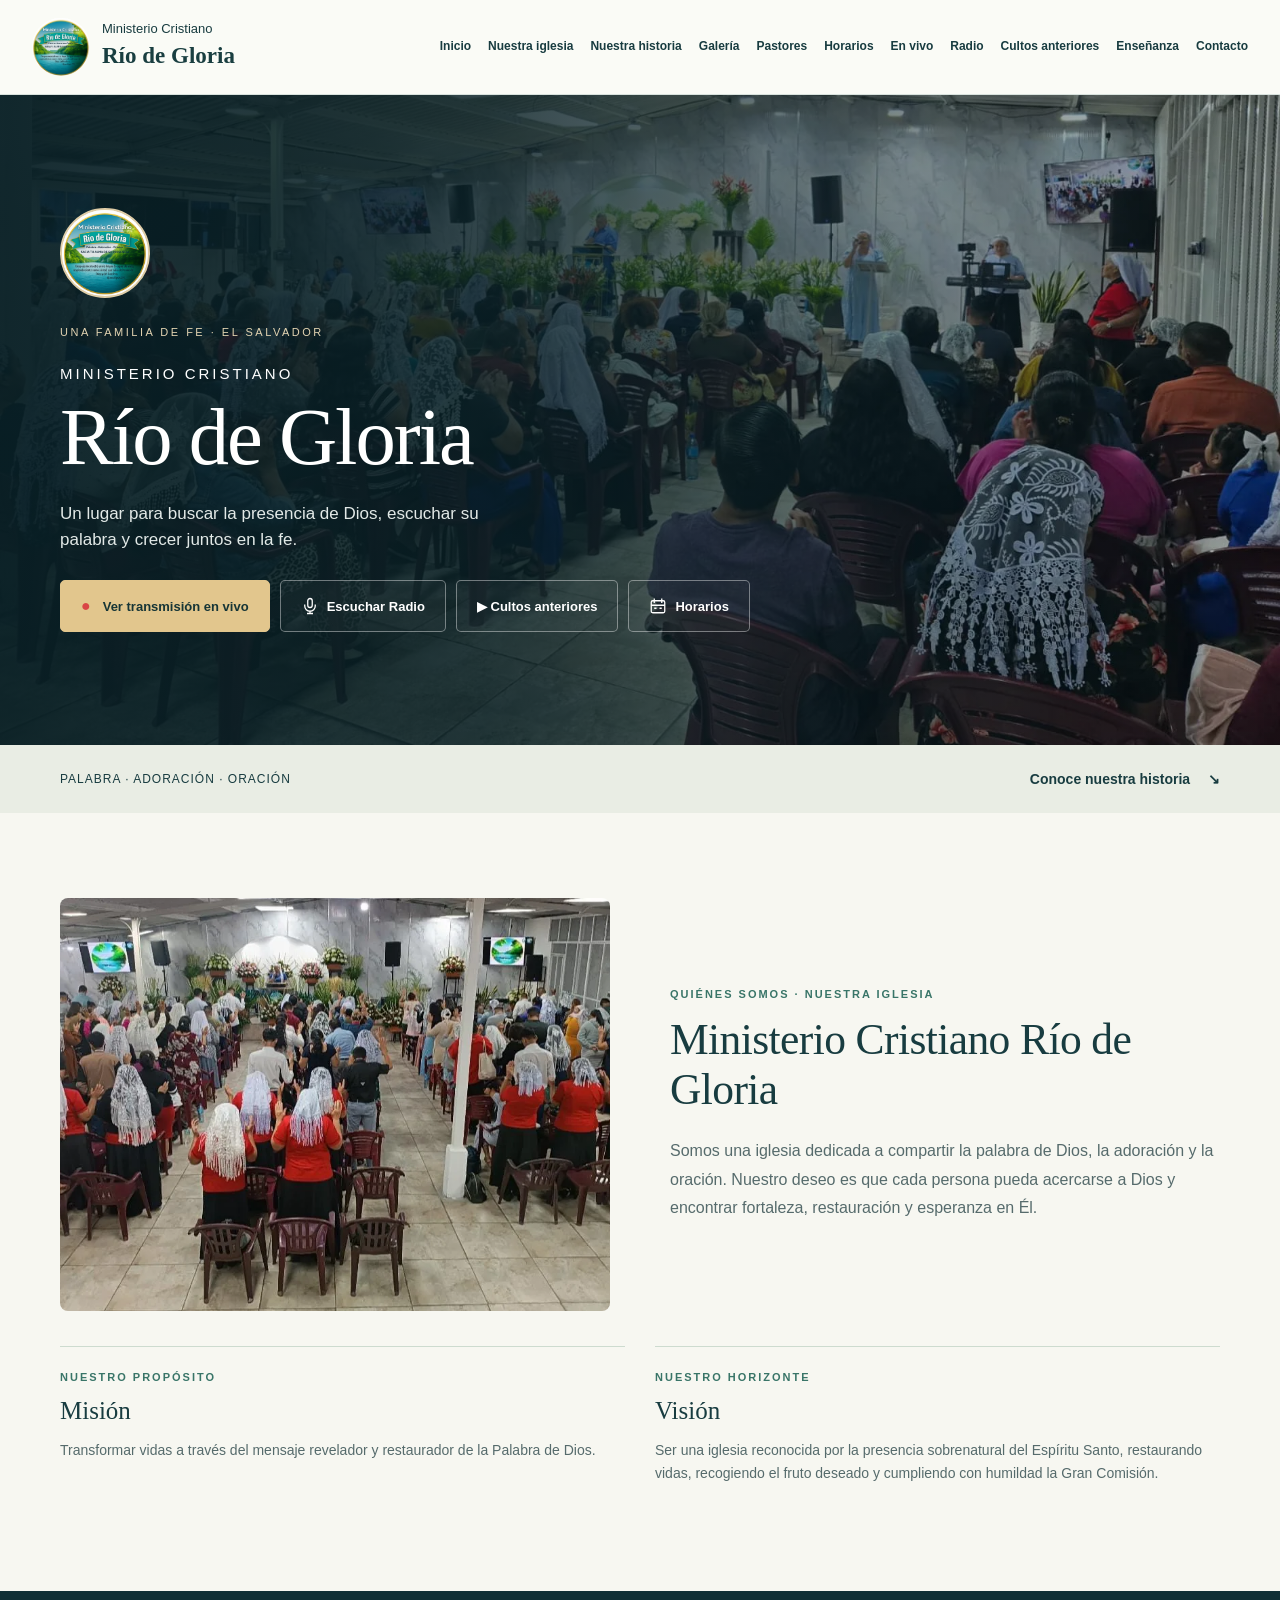
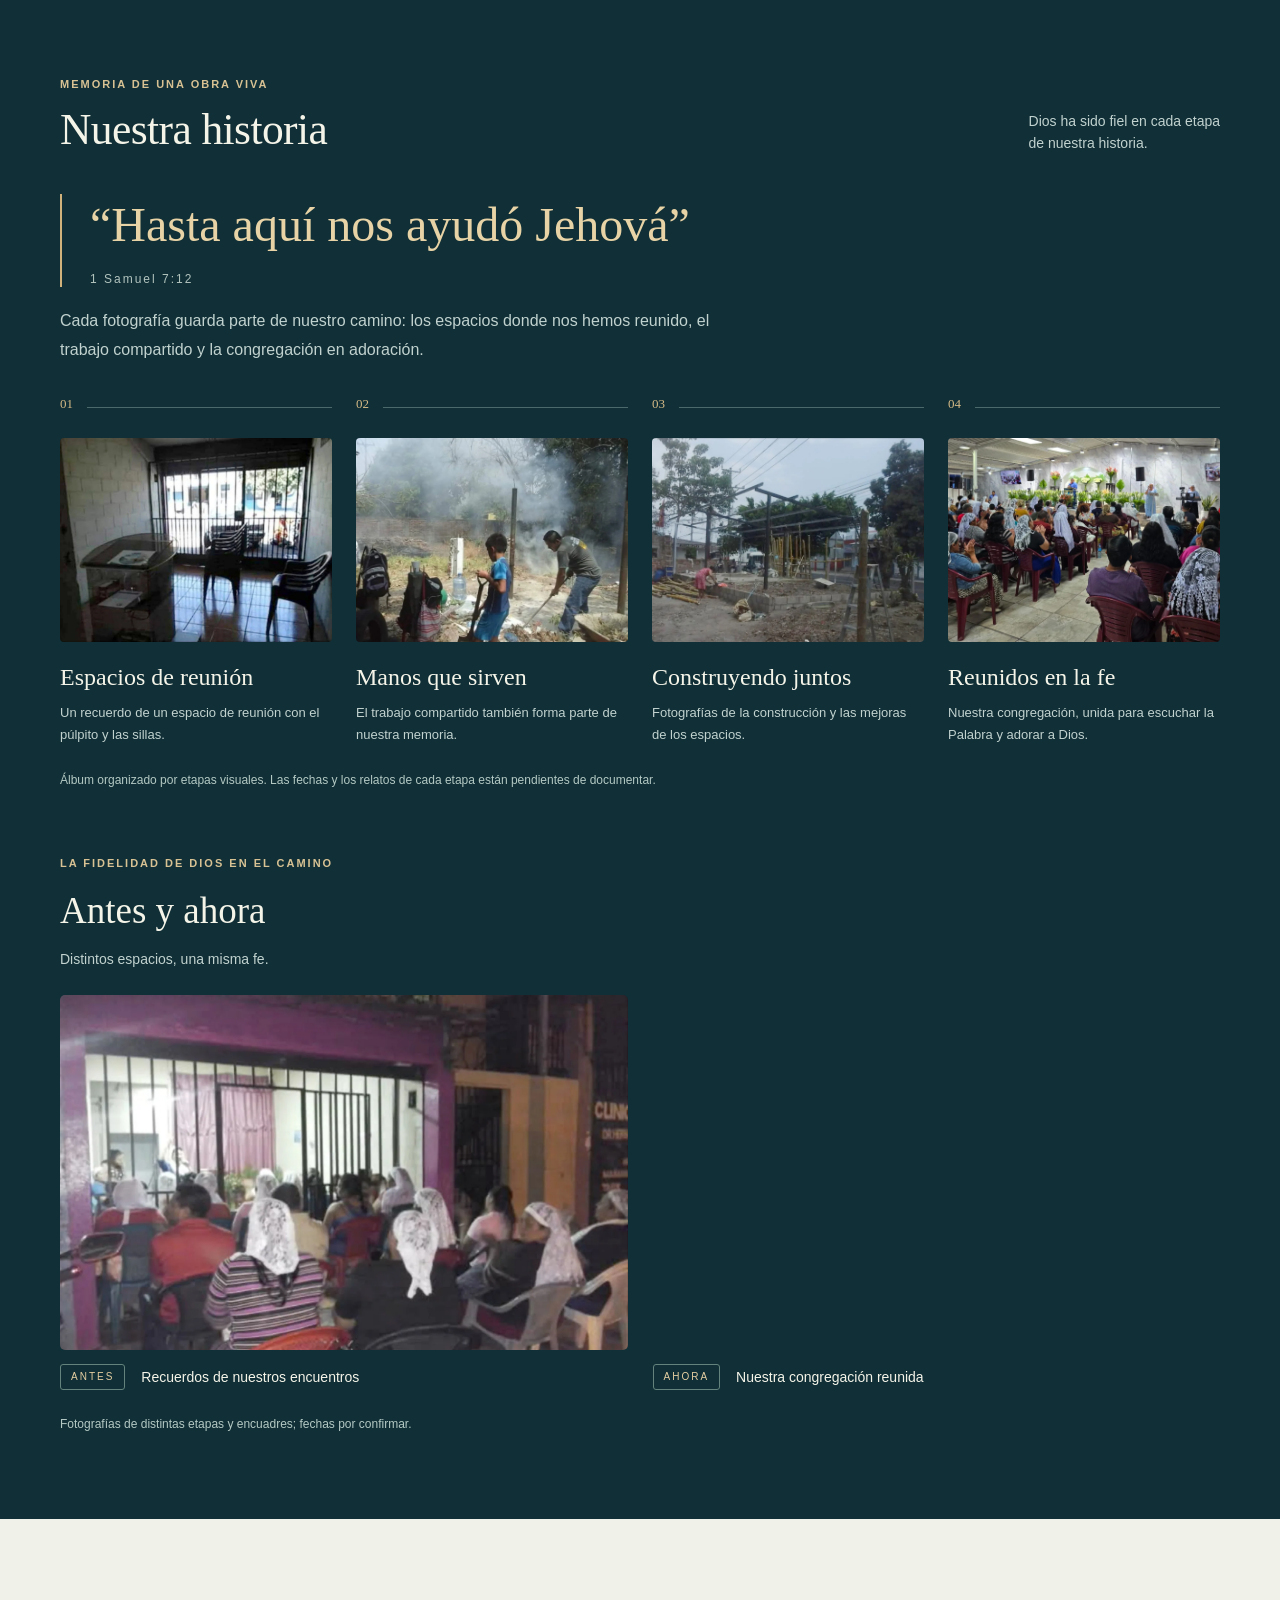
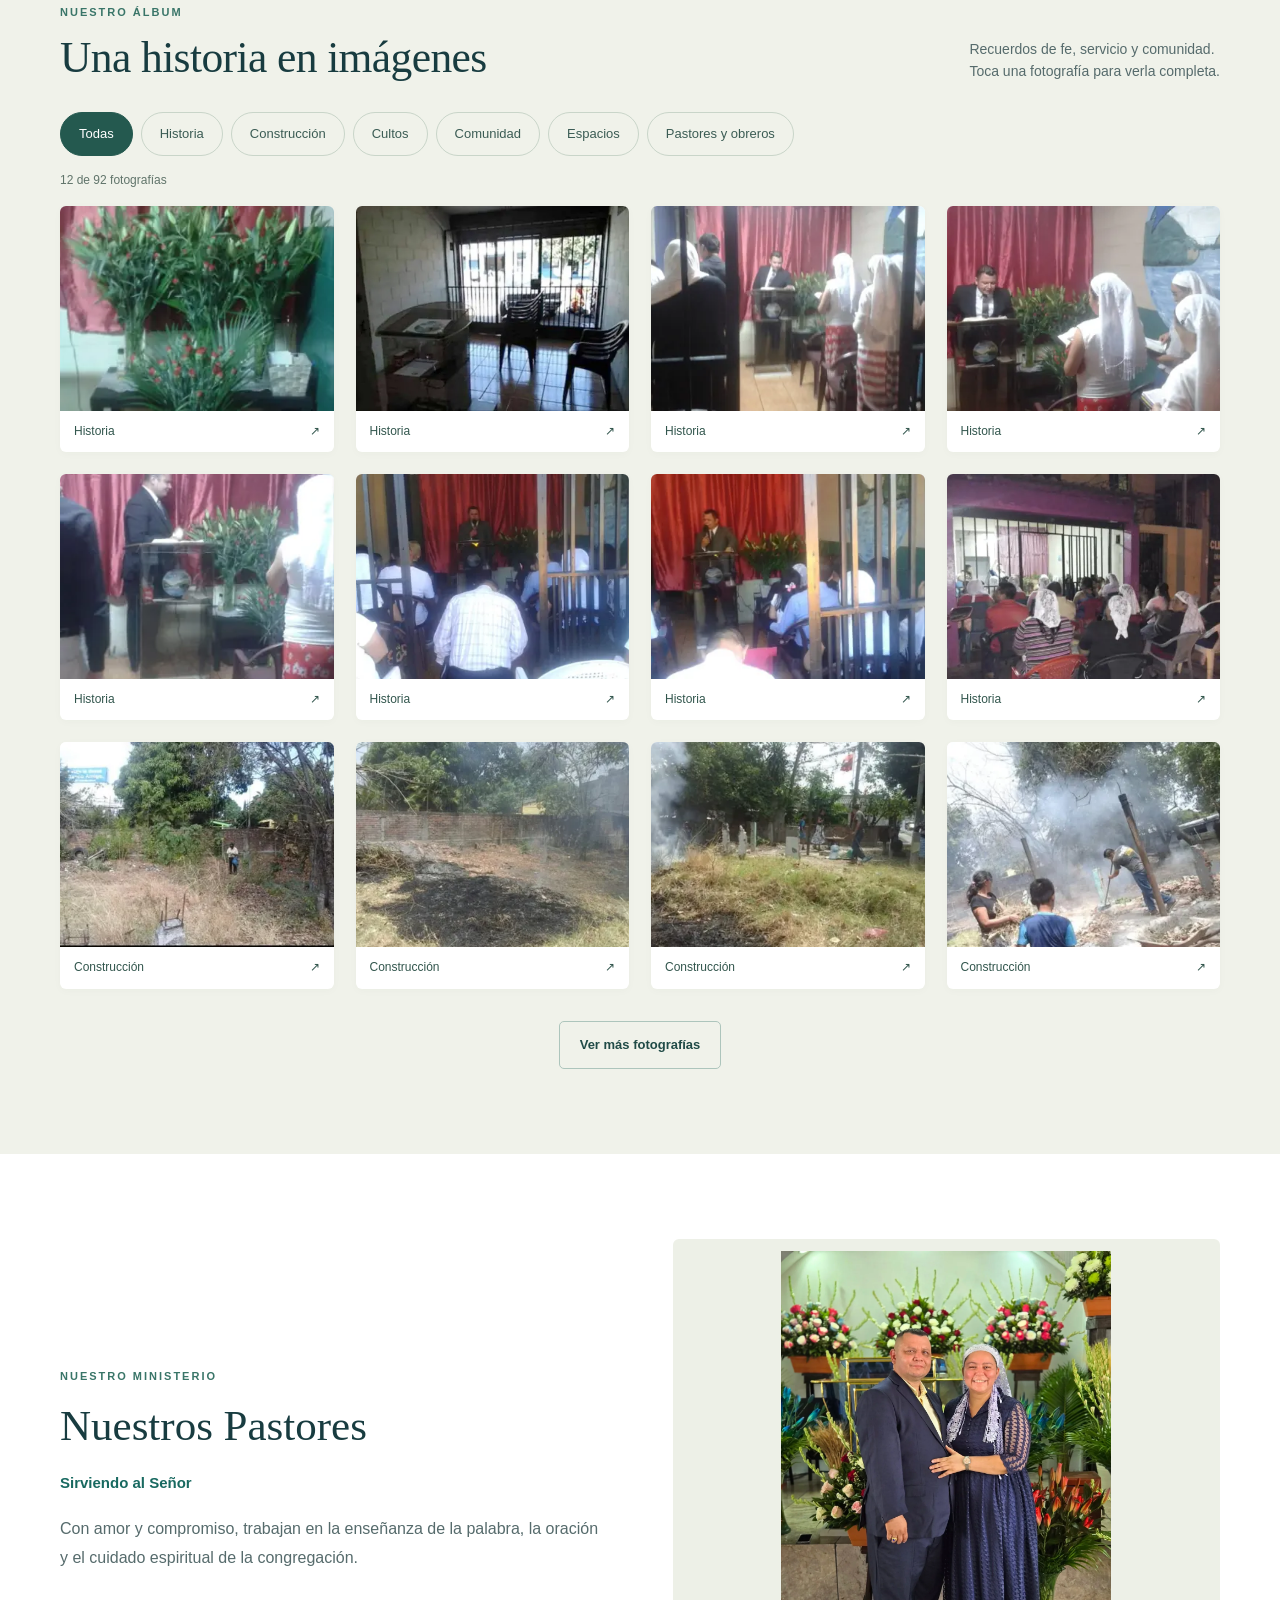
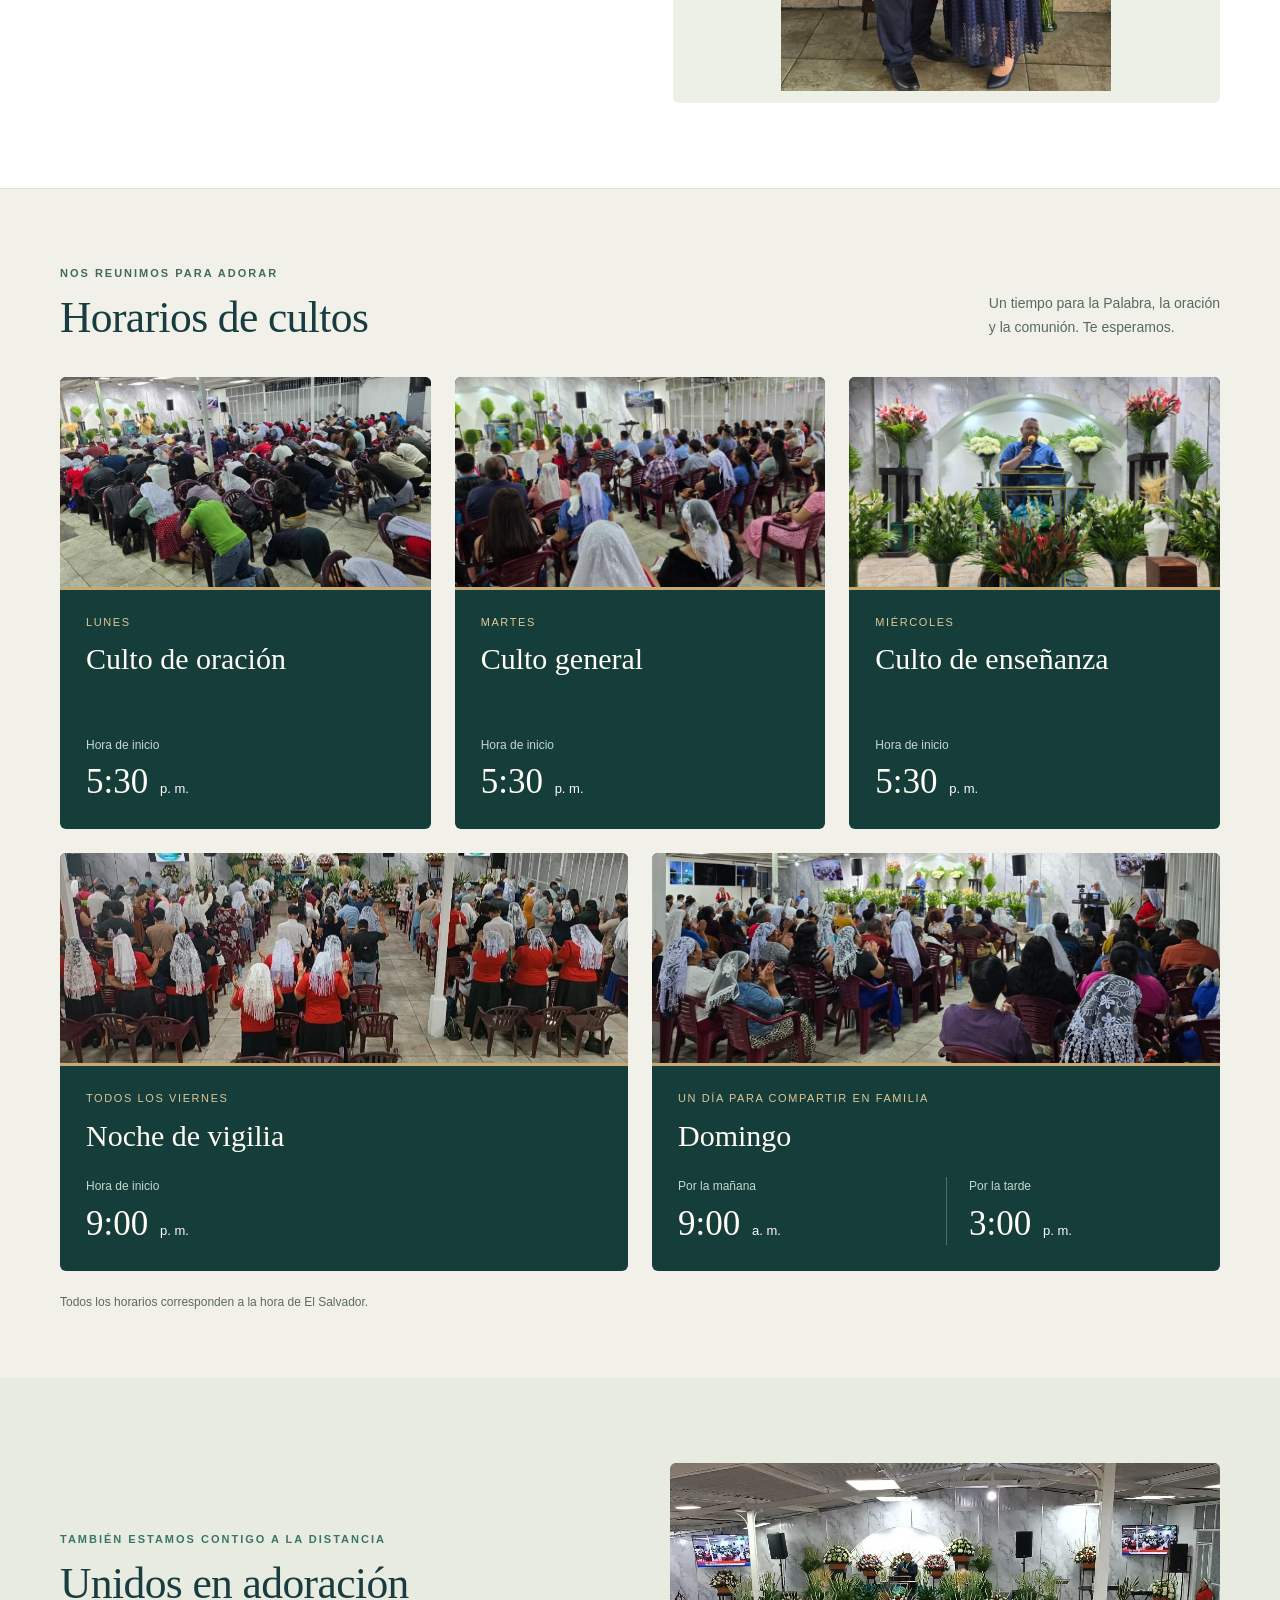
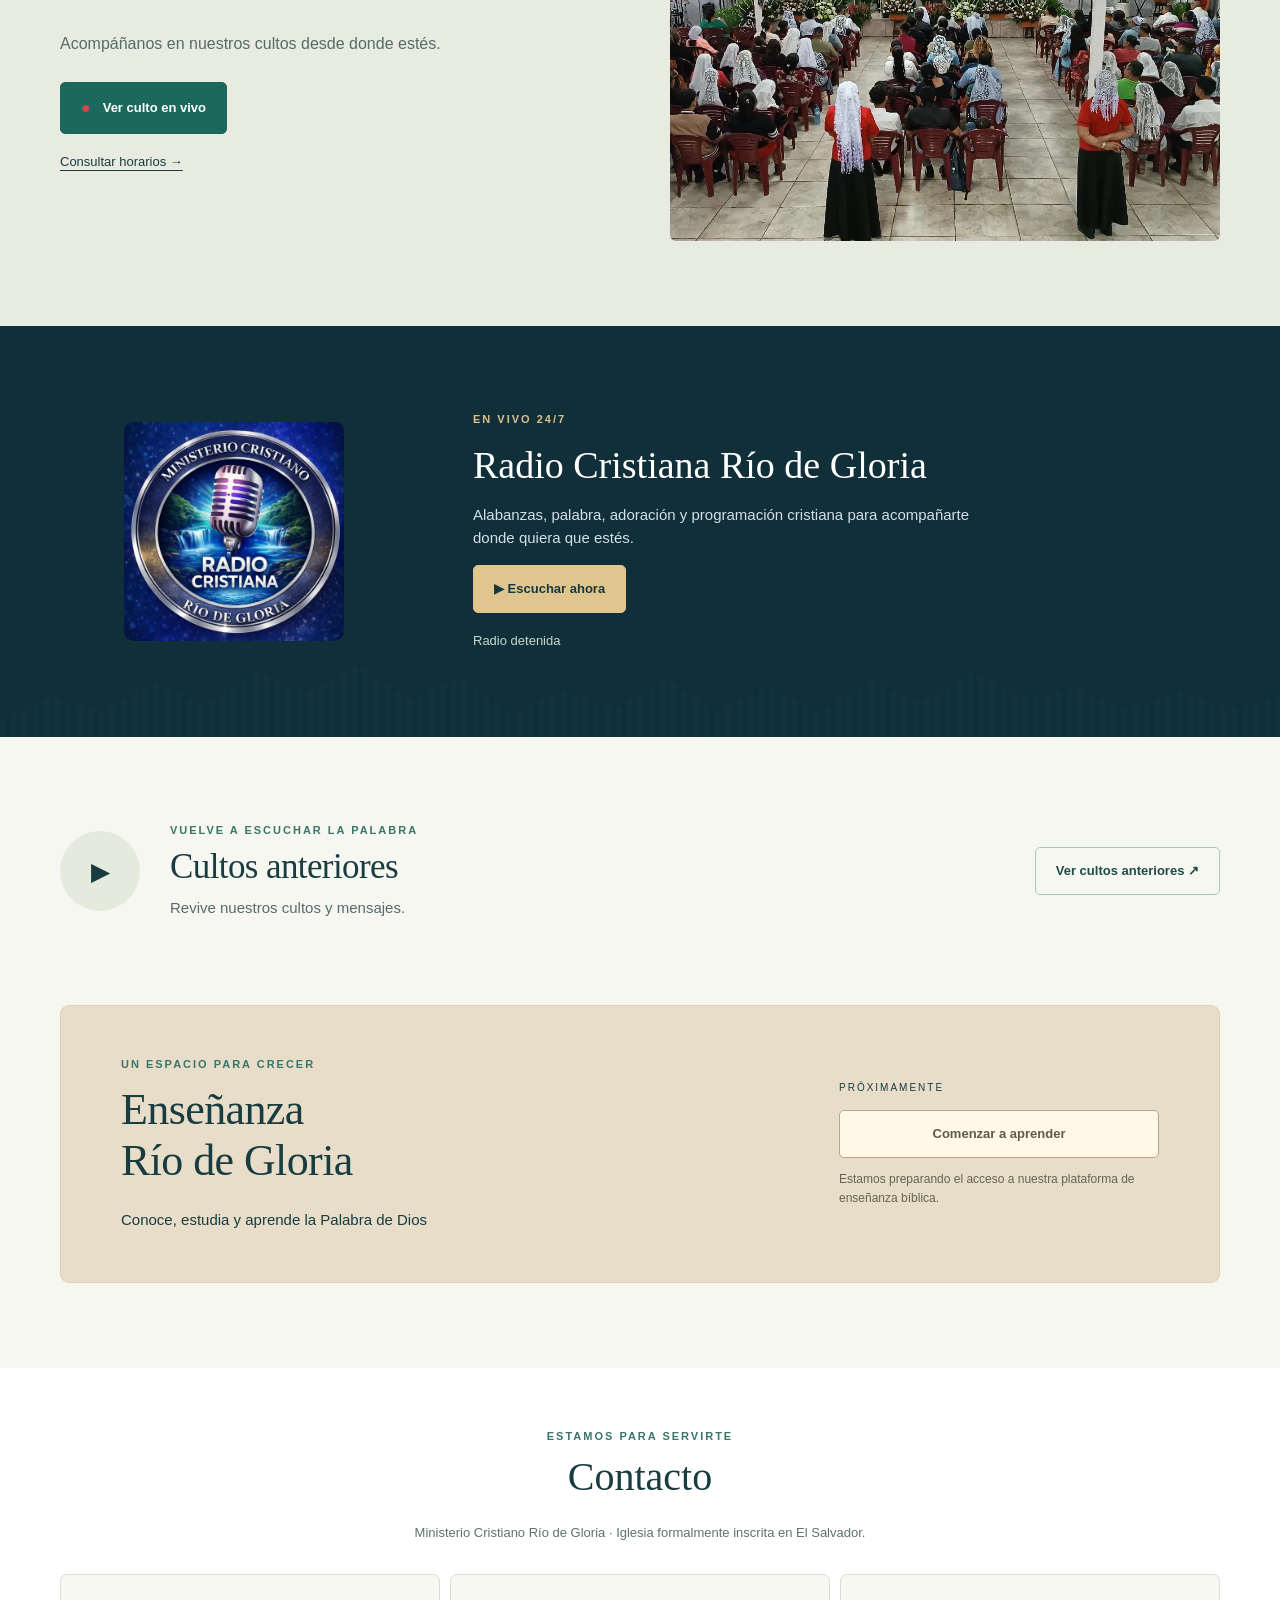
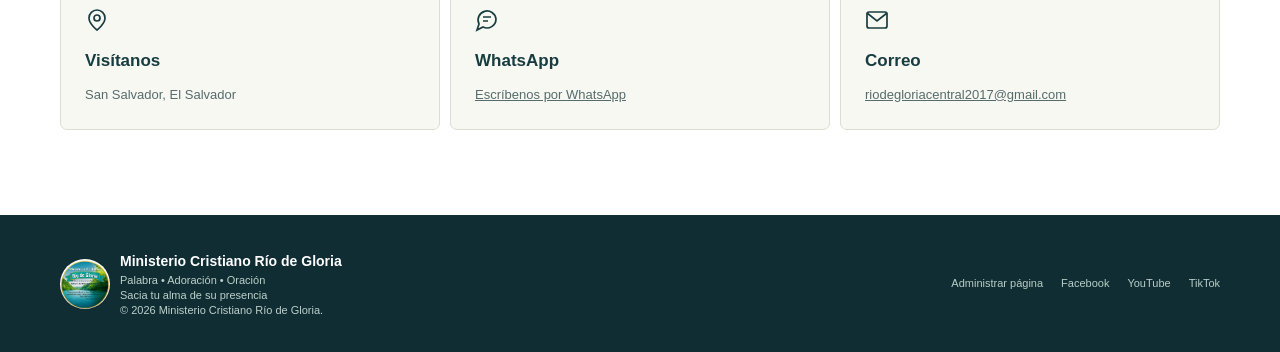
==== commit b78d8fe8: "Actualizar página desde el panel de administración" ====
--- a/index.html
+++ b/index.html
@@ -127,7 +127,7 @@
 
   </div>
 
-<div class="container identity-grid"><article hidden=""><span class="eyebrow">Nuestro propósito</span><h3>Misión</h3><p id="mission-text">Declaración oficial pendiente de incorporar.</p></article><article hidden=""><span class="eyebrow">Nuestro horizonte</span><h3>Visión</h3><p id="vision-text">Declaración oficial pendiente de incorporar.</p></article></div></section>
+<div class="container identity-grid"><article><span class="eyebrow">Nuestro propósito</span><h3>Misión</h3><p id="mission-text">Transformar vidas a través del mensaje revelador y restaurador de la Palabra de Dios.</p></article><article><span class="eyebrow">Nuestro horizonte</span><h3>Visión</h3><p id="vision-text">Ser una iglesia reconocida por la presencia sobrenatural del Espíritu Santo, restaurando vidas, recogiendo el fruto deseado y cumpliendo con humildad la Gran Comisión.</p></article></div></section>
 
 
 <section class="section history-section" id="historia"><div class="container"><span class="eyebrow"><rio-text data-label="Memoria de una obra viva" data-rio-edit="index-48">Memoria de una obra viva</rio-text></span><div class="section-heading"><h2 class="title"><rio-text data-label="Nuestra historia" data-rio-edit="index-49">Nuestra historia</rio-text></h2><p class="text-muted"><rio-text data-label="Dios ha sido fiel en cada etapa" data-rio-edit="index-50">Dios ha sido fiel en cada etapa</rio-text><br><rio-text data-label="de nuestra historia." data-rio-edit="index-51">de nuestra historia.</rio-text></p></div><blockquote><rio-text data-label="“Hasta aquí nos ayudó Jehová”" data-rio-edit="index-52">“Hasta aquí nos ayudó Jehová”</rio-text><cite><rio-text data-label="1 Samuel 7:12" data-rio-edit="index-53">1 Samuel 7:12</rio-text></cite></blockquote><p class="history-intro"><rio-text data-label="Cada fotografía guarda parte de nuestro camino: los espacios dond" data-rio-edit="index-54">Cada fotografía guarda parte de nuestro camino: los espacios donde nos hemos reunido, el trabajo compartido y la congregación en adoración.</rio-text></p><div class="timeline"><article class="timeline-card"><span class="step-number"><rio-text data-label="01" data-rio-edit="index-55">01</rio-text></span><img class="" src="assets/fotos/1000310630.webp" alt="Espacio de reunión " loading="lazy" decoding="async" data-rio-edit="index-76" data-rio-custom="true"><h3><rio-text data-label="Espacios de reunión" data-rio-edit="index-56">Espacios de reunión</rio-text></h3><p><rio-text data-label="Un recuerdo de un espacio de reunión con el púlpito y las sillas." data-rio-edit="index-57">Un recuerdo de un espacio de reunión con el púlpito y las sillas.</rio-text></p></article><article class="timeline-card"><span class="step-number"><rio-text data-label="02" data-rio-edit="index-58">02</rio-text></span><img class="" src="assets/fotos/1000310637.webp" alt="Personas realizando trabajos de limpieza en el terreno" loading="lazy" decoding="async" data-rio-edit="index-77"><h3><rio-text data-label="Manos que sirven" data-rio-edit="index-59">Manos que sirven</rio-text></h3><p><rio-text data-label="El trabajo compartido también forma parte de nuestra memoria." data-rio-edit="index-60">El trabajo compartido también forma parte de nuestra memoria.</rio-text></p></article><article class="timeline-card"><span class="step-number"><rio-text data-label="03" data-rio-edit="index-61">03</rio-text></span><img class="" src="assets/fotos/1000310625.webp" alt="Estructura del techo " loading="lazy" decoding="async" data-rio-edit="index-78" data-rio-custom="true"><h3><rio-text data-label="Construyendo juntos" data-rio-edit="index-62">Construyendo juntos</rio-text></h3><p><rio-text data-label="Fotografías de la construcción y las mejoras de los espacios." data-rio-edit="index-63">Fotografías de la construcción y las mejoras de los espacios.</rio-text></p></article><article class="timeline-card"><span class="step-number"><rio-text data-label="04" data-rio-edit="index-64">04</rio-text></span><img class="" src="assets/fotos/iglesia-4.webp" alt="Vista de la congregación durante un culto" loading="lazy" decoding="async" data-rio-edit="index-79"><h3><rio-text data-label="Reunidos en la fe" data-rio-edit="index-65">Reunidos en la fe</rio-text></h3><p><rio-text data-label="Nuestra congregación, unida para escuchar la Palabra y adorar a D" data-rio-edit="index-66">Nuestra congregación, unida para escuchar la Palabra y adorar a Dios.</rio-text></p></article></div><p class="editorial-note"><rio-text data-label="Álbum organizado por etapas visuales. Las fechas y los relatos de" data-rio-edit="index-67">Álbum organizado por etapas visuales. Las fechas y los relatos de cada etapa están pendientes de documentar.</rio-text></p><div class="comparison-heading"><span class="eyebrow"><rio-text data-label="La fidelidad de Dios en el camino" data-rio-edit="index-68">La fidelidad de Dios en el camino</rio-text></span><h3><rio-text data-label="Antes y ahora" data-rio-edit="index-69">Antes y ahora</rio-text></h3><p><rio-text data-label="Distintos espacios, una misma fe." data-rio-edit="index-70">Distintos espacios, una misma fe.</rio-text></p></div><div class="comparison-grid"><figure><img class="" src="assets/fotos/1000310690.webp" alt="Congregación reunida frente a un espacio pequeño " loading="lazy" decoding="async" data-rio-edit="index-80" data-rio-custom="true"><figcaption><span><rio-text data-label="ANTES" data-rio-edit="index-71">ANTES</rio-text></span><rio-text data-label="Recuerdos de nuestros encuentros" data-rio-edit="index-72">Recuerdos de nuestros encuentros</rio-text></figcaption></figure><figure><img class="" src="assets/fotos/subida-17710874-2f2c-4ec0-8a1d-13cd08ee8ecd.webp" alt="Vista amplia del templo con la congregación reunida" loading="lazy" decoding="async" data-rio-edit="index-81" data-rio-custom="true"><figcaption><span><rio-text data-label="AHORA" data-rio-edit="index-73">AHORA</rio-text></span><rio-text data-label="Nuestra congregación reunida" data-rio-edit="index-74">Nuestra congregación reunida</rio-text></figcaption></figure></div><p class="editorial-note"><rio-text data-label="Fotografías de distintas etapas y encuadres; fechas por confirmar" data-rio-edit="index-75">Fotografías de distintas etapas y encuadres; fechas por confirmar.</rio-text></p></div></section><section class="section" id="galeria"><div class="container"><div class="section-heading"><div><span class="eyebrow"><rio-text data-label="Nuestro álbum" data-rio-edit="index-82">Nuestro álbum</rio-text></span><h2 class="title"><rio-text data-label="Una historia en imágenes" data-rio-edit="index-83">Una historia en imágenes</rio-text></h2></div><p class="text-muted"><rio-text data-label="Recuerdos de fe, servicio y comunidad." data-rio-edit="index-84">Recuerdos de fe, servicio y comunidad.</rio-text><br><rio-text data-label="Toca una fotografía para verla completa." data-rio-edit="index-85">Toca una fotografía para verla completa.</rio-text></p></div><div class="gallery-filters" role="group" aria-label="Filtrar fotografías"><button type="button" data-filter="Todas" aria-pressed="true">Todas</button><button type="button" data-filter="Historia" aria-pressed="false">Historia</button><button type="button" data-filter="Construcción" aria-pressed="false">Construcción</button><button type="button" data-filter="Cultos" aria-pressed="false">Cultos</button><button type="button" data-filter="Comunidad" aria-pressed="false">Comunidad</button><button type="button" data-filter="Espacios" aria-pressed="false">Espacios</button><button type="button" data-filter="Pastores y obreros" aria-pressed="false">Pastores y obreros</button></div><p id="gallery-count" class="gallery-count" aria-live="polite"></p><div class="gallery-grid"><button class="photo-card" type="button" data-category="Historia" data-full="assets/fotos/1000310650.webp" data-caption="Recuerdos de nuestros espacios y reuniones" aria-label="Ampliar: Recuerdos de nuestros espacios y reuniones (1)"><img src="assets/fotos/1000310650-mini.webp" width="950" height="1536" alt="Recuerdos de nuestros espacios y reuniones" loading="lazy" decoding="async"><span>Historia <span aria-hidden="true">↗</span></span></button><button class="photo-card" type="button" data-category="Historia" data-full="assets/fotos/1000310630.webp" data-caption="Recuerdos de nuestros espacios y reuniones" aria-label="Ampliar: Recuerdos de nuestros espacios y reuniones (2)"><img src="assets/fotos/1000310630-mini.webp" width="1536" height="1134" alt="Recuerdos de nuestros espacios y reuniones" loading="lazy" decoding="async"><span>Historia <span aria-hidden="true">↗</span></span></button><button class="photo-card" type="button" data-category="Historia" data-full="assets/fotos/1000310651.webp" data-caption="Recuerdos de nuestros espacios y reuniones" aria-label="Ampliar: Recuerdos de nuestros espacios y reuniones (3)"><img src="assets/fotos/1000310651-mini.webp" width="1536" height="895" alt="Recuerdos de nuestros espacios y reuniones" loading="lazy" decoding="async"><span>Historia <span aria-hidden="true">↗</span></span></button><button class="photo-card" type="button" data-category="Historia" data-full="assets/fotos/1000310653.webp" data-caption="Recuerdos de nuestros espacios y reuniones" aria-label="Ampliar: Recuerdos de nuestros espacios y reuniones (4)"><img src="assets/fotos/1000310653-mini.webp" width="1536" height="896" alt="Recuerdos de nuestros espacios y reuniones" loading="lazy" decoding="async"><span>Historia <span aria-hidden="true">↗</span></span></button><button class="photo-card" type="button" data-category="Historia" data-full="assets/fotos/1000310652.webp" data-caption="Recuerdos de nuestros espacios y reuniones" aria-label="Ampliar: Recuerdos de nuestros espacios y reuniones (5)"><img src="assets/fotos/1000310652-mini.webp" width="931" height="1536" alt="Recuerdos de nuestros espacios y reuniones" loading="lazy" decoding="async"><span>Historia <span aria-hidden="true">↗</span></span></button><button class="photo-card" type="button" data-category="Historia" data-full="assets/fotos/1000310655.webp" data-caption="Recuerdos de nuestros espacios y reuniones" aria-label="Ampliar: Recuerdos de nuestros espacios y reuniones (6)"><img src="assets/fotos/1000310655-mini.webp" width="1536" height="900" alt="Recuerdos de nuestros espacios y reuniones" loading="lazy" decoding="async"><span>Historia <span aria-hidden="true">↗</span></span></button><button class="photo-card" type="button" data-category="Historia" data-full="assets/fotos/1000310657.webp" data-caption="Recuerdos de nuestros espacios y reuniones" aria-label="Ampliar: Recuerdos de nuestros espacios y reuniones (7)"><img src="assets/fotos/1000310657-mini.webp" width="1536" height="865" alt="Recuerdos de nuestros espacios y reuniones" loading="lazy" decoding="async"><span>Historia <span aria-hidden="true">↗</span></span></button><button class="photo-card" type="button" data-category="Historia" data-full="assets/fotos/1000310690.webp" data-caption="Recuerdos de nuestros espacios y reuniones" aria-label="Ampliar: Recuerdos de nuestros espacios y reuniones (8)"><img src="assets/fotos/1000310690-mini.webp" width="1536" height="1099" alt="Recuerdos de nuestros espacios y reuniones" loading="lazy" decoding="async"><span>Historia <span aria-hidden="true">↗</span></span></button><button class="photo-card" type="button" data-category="Construcción" data-full="assets/fotos/1000310638.webp" data-caption="Trabajos y preparación de los espacios" aria-label="Ampliar: Trabajos y preparación de los espacios (9)"><img src="assets/fotos/1000310638-mini.webp" width="1536" height="916" alt="Trabajos y preparación de los espacios" loading="lazy" decoding="async"><span>Construcción <span aria-hidden="true">↗</span></span></button><button class="photo-card" type="button" data-category="Construcción" data-full="assets/fotos/1000310639.webp" data-caption="Trabajos y preparación de los espacios" aria-label="Ampliar: Trabajos y preparación de los espacios (10)"><img src="assets/fotos/1000310639-mini.webp" width="1536" height="887" alt="Trabajos y preparación de los espacios" loading="lazy" decoding="async"><span>Construcción <span aria-hidden="true">↗</span></span></button><button class="photo-card" type="button" data-category="Construcción" data-full="assets/fotos/1000310640.webp" data-caption="Trabajos y preparación de los espacios" aria-label="Ampliar: Trabajos y preparación de los espacios (11)"><img src="assets/fotos/1000310640-mini.webp" width="1536" height="897" alt="Trabajos y preparación de los espacios" loading="lazy" decoding="async"><span>Construcción <span aria-hidden="true">↗</span></span></button><button class="photo-card" type="button" data-category="Construcción" data-full="assets/fotos/1000310641.webp" data-caption="Trabajos y preparación de los espacios" aria-label="Ampliar: Trabajos y preparación de los espacios (12)"><img src="assets/fotos/1000310641-mini.webp" width="1536" height="906" alt="Trabajos y preparación de los espacios" loading="lazy" decoding="async"><span>Construcción <span aria-hidden="true">↗</span></span></button><button class="photo-card" type="button" data-category="Construcción" data-full="assets/fotos/1000310642.webp" data-caption="Trabajos y preparación de los espacios" aria-label="Ampliar: Trabajos y preparación de los espacios (13)"><img src="assets/fotos/1000310642-mini.webp" width="1536" height="899" alt="Trabajos y preparación de los espacios" loading="lazy" decoding="async"><span>Construcción <span aria-hidden="true">↗</span></span></button><button class="photo-card" type="button" data-category="Construcción" data-full="assets/fotos/1000310686.webp" data-caption="Trabajos y preparación de los espacios" aria-label="Ampliar: Trabajos y preparación de los espacios (14)"><img src="assets/fotos/1000310686-mini.webp" width="1536" height="873" alt="Trabajos y preparación de los espacios" loading="lazy" decoding="async"><span>Construcción <span aria-hidden="true">↗</span></span></button><button class="photo-card" type="button" data-category="Construcción" data-full="assets/fotos/1000310687.webp" data-caption="Trabajos y preparación de los espacios" aria-label="Ampliar: Trabajos y preparación de los espacios (15)"><img src="assets/fotos/1000310687-mini.webp" width="1536" height="914" alt="Trabajos y preparación de los espacios" loading="lazy" decoding="async"><span>Construcción <span aria-hidden="true">↗</span></span></button><button class="photo-card" type="button" data-category="Construcción" data-full="assets/fotos/1000310688.webp" data-caption="Trabajos y preparación de los espacios" aria-label="Ampliar: Trabajos y preparación de los espacios (16)"><img src="assets/fotos/1000310688-mini.webp" width="1536" height="905" alt="Trabajos y preparación de los espacios" loading="lazy" decoding="async"><span>Construcción <span aria-hidden="true">↗</span></span></button><button class="photo-card" type="button" data-category="Construcción" data-full="assets/fotos/1000310637.webp" data-caption="Trabajos y preparación de los espacios" aria-label="Ampliar: Trabajos y preparación de los espacios (17)"><img src="assets/fotos/1000310637-mini.webp" width="1536" height="902" alt="Trabajos y preparación de los espacios" loading="lazy" decoding="async"><span>Construcción <span aria-hidden="true">↗</span></span></button><button class="photo-card" type="button" data-category="Construcción" data-full="assets/fotos/1000310624.webp" data-caption="Trabajos y preparación de los espacios" aria-label="Ampliar: Trabajos y preparación de los espacios (18)"><img src="assets/fotos/1000310624-mini.webp" width="1536" height="920" alt="Trabajos y preparación de los espacios" loading="lazy" decoding="async"><span>Construcción <span aria-hidden="true">↗</span></span></button><button class="photo-card" type="button" data-category="Construcción" data-full="assets/fotos/1000310623.webp" data-caption="Trabajos y preparación de los espacios" aria-label="Ampliar: Trabajos y preparación de los espacios (19)"><img src="assets/fotos/1000310623-mini.webp" width="1536" height="987" alt="Trabajos y preparación de los espacios" loading="lazy" decoding="async"><span>Construcción <span aria-hidden="true">↗</span></span></button><button class="photo-card" type="button" data-category="Construcción" data-full="assets/fotos/1000310636.webp" data-caption="Trabajos y preparación de los espacios" aria-label="Ampliar: Trabajos y preparación de los espacios (20)"><img src="assets/fotos/1000310636-mini.webp" width="1536" height="899" alt="Trabajos y preparación de los espacios" loading="lazy" decoding="async"><span>Construcción <span aria-hidden="true">↗</span></span></button><button class="photo-card" type="button" data-category="Construcción" data-full="assets/fotos/1000310452.webp" data-caption="Trabajos y preparación de los espacios" aria-label="Ampliar: Trabajos y preparación de los espacios (21)"><img src="assets/fotos/1000310452-mini.webp" width="1536" height="935" alt="Trabajos y preparación de los espacios" loading="lazy" decoding="async"><span>Construcción <span aria-hidden="true">↗</span></span></button><button class="photo-card" type="button" data-category="Construcción" data-full="assets/fotos/1000310453.webp" data-caption="Trabajos y preparación de los espacios" aria-label="Ampliar: Trabajos y preparación de los espacios (22)"><img src="assets/fotos/1000310453-mini.webp" width="1536" height="895" alt="Trabajos y preparación de los espacios" loading="lazy" decoding="async"><span>Construcción <span aria-hidden="true">↗</span></span></button><button class="photo-card" type="button" data-category="Construcción" data-full="assets/fotos/1000310454.webp" data-caption="Trabajos y preparación de los espacios" aria-label="Ampliar: Trabajos y preparación de los espacios (23)"><img src="assets/fotos/1000310454-mini.webp" width="1536" height="902" alt="Trabajos y preparación de los espacios" loading="lazy" decoding="async"><span>Construcción <span aria-hidden="true">↗</span></span></button><button class="photo-card" type="button" data-category="Construcción" data-full="assets/fotos/1000310625.webp" data-caption="Trabajos y preparación de los espacios" aria-label="Ampliar: Trabajos y preparación de los espacios (24)"><img src="assets/fotos/1000310625-mini.webp" width="1536" height="899" alt="Trabajos y preparación de los espacios" loading="lazy" decoding="async"><span>Construcción <span aria-hidden="true">↗</span></span></button><button class="photo-card" type="button" data-category="Construcción" data-full="assets/fotos/1000310685.webp" data-caption="Trabajos y preparación de los espacios" aria-label="Ampliar: Trabajos y preparación de los espacios (25)"><img src="assets/fotos/1000310685-mini.webp" width="928" height="1536" alt="Trabajos y preparación de los espacios" loading="lazy" decoding="async"><span>Construcción <span aria-hidden="true">↗</span></span></button><button class="photo-card" type="button" data-category="Construcción" data-full="assets/fotos/1000310455.webp" data-caption="Trabajos y preparación de los espacios" aria-label="Ampliar: Trabajos y preparación de los espacios (26)"><img src="assets/fotos/1000310455-mini.webp" width="1536" height="822" alt="Trabajos y preparación de los espacios" loading="lazy" decoding="async"><span>Construcción <span aria-hidden="true">↗</span></span></button><button class="photo-card" type="button" data-category="Historia" data-full="assets/fotos/1000310684.webp" data-caption="Recuerdos de nuestros espacios y reuniones" aria-label="Ampliar: Recuerdos de nuestros espacios y reuniones (27)"><img src="assets/fotos/1000310684-mini.webp" width="1536" height="863" alt="Recuerdos de nuestros espacios y reuniones" loading="lazy" decoding="async"><span>Historia <span aria-hidden="true">↗</span></span></button><button class="photo-card" type="button" data-category="Historia" data-full="assets/fotos/1000310628.webp" data-caption="Recuerdos de nuestros espacios y reuniones" aria-label="Ampliar: Recuerdos de nuestros espacios y reuniones (28)"><img src="assets/fotos/1000310628-mini.webp" width="1536" height="836" alt="Recuerdos de nuestros espacios y reuniones" loading="lazy" decoding="async"><span>Historia <span aria-hidden="true">↗</span></span></button><button class="photo-card" type="button" data-category="Historia" data-full="assets/fotos/1000310660.webp" data-caption="Recuerdos de nuestros espacios y reuniones" aria-label="Ampliar: Recuerdos de nuestros espacios y reuniones (29)"><img src="assets/fotos/1000310660-mini.webp" width="1536" height="1116" alt="Recuerdos de nuestros espacios y reuniones" loading="lazy" decoding="async"><span>Historia <span aria-hidden="true">↗</span></span></button><button class="photo-card" type="button" data-category="Pastores y obreros" data-full="assets/fotos/1000310656.webp" data-caption="Recuerdos de nuestros espacios y reuniones" aria-label="Ampliar: Recuerdos de nuestros espacios y reuniones (30)"><img src="assets/fotos/1000310656-mini.webp" width="1173" height="1536" alt="Recuerdos de nuestros espacios y reuniones" loading="lazy" decoding="async"><span>Pastores y obreros <span aria-hidden="true">↗</span></span></button><button class="photo-card" type="button" data-category="Pastores y obreros" data-full="assets/fotos/1000310658.webp" data-caption="Recuerdos de nuestros espacios y reuniones" aria-label="Ampliar: Recuerdos de nuestros espacios y reuniones (31)"><img src="assets/fotos/1000310658-mini.webp" width="1536" height="835" alt="Recuerdos de nuestros espacios y reuniones" loading="lazy" decoding="async"><span>Pastores y obreros <span aria-hidden="true">↗</span></span></button><button class="photo-card" type="button" data-category="Construcción" data-full="assets/fotos/1000310661.webp" data-caption="Trabajos y preparación de los espacios" aria-label="Ampliar: Trabajos y preparación de los espacios (32)"><img src="assets/fotos/1000310661-mini.webp" width="1536" height="1104" alt="Trabajos y preparación de los espacios" loading="lazy" decoding="async"><span>Construcción <span aria-hidden="true">↗</span></span></button><button class="photo-card" type="button" data-category="Historia" data-full="assets/fotos/1000310663.webp" data-caption="Recuerdos de nuestros espacios y reuniones" aria-label="Ampliar: Recuerdos de nuestros espacios y reuniones (33)"><img src="assets/fotos/1000310663-mini.webp" width="1536" height="1132" alt="Recuerdos de nuestros espacios y reuniones" loading="lazy" decoding="async"><span>Historia <span aria-hidden="true">↗</span></span></button><button class="photo-card" type="button" data-category="Historia" data-full="assets/fotos/1000310664.webp" data-caption="Recuerdos de nuestros espacios y reuniones" aria-label="Ampliar: Recuerdos de nuestros espacios y reuniones (34)"><img src="assets/fotos/1000310664-mini.webp" width="1536" height="1142" alt="Recuerdos de nuestros espacios y reuniones" loading="lazy" decoding="async"><span>Historia <span aria-hidden="true">↗</span></span></button><button class="photo-card" type="button" data-category="Historia" data-full="assets/fotos/1000310665.webp" data-caption="Recuerdos de nuestros espacios y reuniones" aria-label="Ampliar: Recuerdos de nuestros espacios y reuniones (35)"><img src="assets/fotos/1000310665-mini.webp" width="1536" height="1142" alt="Recuerdos de nuestros espacios y reuniones" loading="lazy" decoding="async"><span>Historia <span aria-hidden="true">↗</span></span></button><button class="photo-card" type="button" data-category="Historia" data-full="assets/fotos/1000310662.webp" data-caption="Recuerdos de nuestros espacios y reuniones" aria-label="Ampliar: Recuerdos de nuestros espacios y reuniones (36)"><img src="assets/fotos/1000310662-mini.webp" width="1536" height="927" alt="Recuerdos de nuestros espacios y reuniones" loading="lazy" decoding="async"><span>Historia <span aria-hidden="true">↗</span></span></button><button class="photo-card" type="button" data-category="Historia" data-full="assets/fotos/1000310669.webp" data-caption="Recuerdos de nuestros espacios y reuniones" aria-label="Ampliar: Recuerdos de nuestros espacios y reuniones (37)"><img src="assets/fotos/1000310669-mini.webp" width="1536" height="790" alt="Recuerdos de nuestros espacios y reuniones" loading="lazy" decoding="async"><span>Historia <span aria-hidden="true">↗</span></span></button><button class="photo-card" type="button" data-category="Historia" data-full="assets/fotos/1000310683.webp" data-caption="Momentos compartidos en Río de Gloria" aria-label="Ampliar: Momentos compartidos en Río de Gloria (38)"><img src="assets/fotos/1000310683-mini.webp" width="1119" height="1536" alt="Momentos compartidos en Río de Gloria" loading="lazy" decoding="async"><span>Historia <span aria-hidden="true">↗</span></span></button><button class="photo-card" type="button" data-category="Pastores y obreros" data-full="assets/fotos/1000310682.webp" data-caption="Momentos compartidos en Río de Gloria" aria-label="Ampliar: Momentos compartidos en Río de Gloria (39)"><img src="assets/fotos/1000310682-mini.webp" width="1180" height="1536" alt="Momentos compartidos en Río de Gloria" loading="lazy" decoding="async"><span>Pastores y obreros <span aria-hidden="true">↗</span></span></button><button class="photo-card" type="button" data-category="Pastores y obreros" data-full="assets/fotos/1000310672.webp" data-caption="Momentos compartidos en Río de Gloria" aria-label="Ampliar: Momentos compartidos en Río de Gloria (40)"><img src="assets/fotos/1000310672-mini.webp" width="1258" height="1536" alt="Momentos compartidos en Río de Gloria" loading="lazy" decoding="async"><span>Pastores y obreros <span aria-hidden="true">↗</span></span></button><button class="photo-card" type="button" data-category="Construcción" data-full="assets/fotos/1000310679.webp" data-caption="Trabajos y preparación de los espacios" aria-label="Ampliar: Trabajos y preparación de los espacios (41)"><img src="assets/fotos/1000310679-mini.webp" width="1536" height="731" alt="Trabajos y preparación de los espacios" loading="lazy" decoding="async"><span>Construcción <span aria-hidden="true">↗</span></span></button><button class="photo-card" type="button" data-category="Construcción" data-full="assets/fotos/1000310681.webp" data-caption="Trabajos y preparación de los espacios" aria-label="Ampliar: Trabajos y preparación de los espacios (42)"><img src="assets/fotos/1000310681-mini.webp" width="1536" height="694" alt="Trabajos y preparación de los espacios" loading="lazy" decoding="async"><span>Construcción <span aria-hidden="true">↗</span></span></button><button class="photo-card" type="button" data-category="Construcción" data-full="assets/fotos/1000310678.webp" data-caption="Trabajos y preparación de los espacios" aria-label="Ampliar: Trabajos y preparación de los espacios (43)"><img src="assets/fotos/1000310678-mini.webp" width="1536" height="734" alt="Trabajos y preparación de los espacios" loading="lazy" decoding="async"><span>Construcción <span aria-hidden="true">↗</span></span></button><button class="photo-card" type="button" data-category="Construcción" data-full="assets/fotos/1000310680.webp" data-caption="Trabajos y preparación de los espacios" aria-label="Ampliar: Trabajos y preparación de los espacios (44)"><img src="assets/fotos/1000310680-mini.webp" width="1536" height="596" alt="Trabajos y preparación de los espacios" loading="lazy" decoding="async"><span>Construcción <span aria-hidden="true">↗</span></span></button><button class="photo-card" type="button" data-category="Pastores y obreros" data-full="assets/fotos/1000310671.webp" data-caption="Momentos compartidos en Río de Gloria" aria-label="Ampliar: Momentos compartidos en Río de Gloria (45)"><img src="assets/fotos/1000310671-mini.webp" width="912" height="1536" alt="Momentos compartidos en Río de Gloria" loading="lazy" decoding="async"><span>Pastores y obreros <span aria-hidden="true">↗</span></span></button><button class="photo-card" type="button" data-category="Historia" data-full="assets/fotos/1000310666.webp" data-caption="Recuerdos de nuestros espacios y reuniones" aria-label="Ampliar: Recuerdos de nuestros espacios y reuniones (46)"><img src="assets/fotos/1000310666-mini.webp" width="1536" height="1132" alt="Recuerdos de nuestros espacios y reuniones" loading="lazy" decoding="async"><span>Historia <span aria-hidden="true">↗</span></span></button><button class="photo-card" type="button" data-category="Pastores y obreros" data-full="assets/fotos/1000310626.webp" data-caption="Momentos compartidos en Río de Gloria" aria-label="Ampliar: Momentos compartidos en Río de Gloria (47)"><img src="assets/fotos/1000310626-mini.webp" width="1091" height="1536" alt="Momentos compartidos en Río de Gloria" loading="lazy" decoding="async"><span>Pastores y obreros <span aria-hidden="true">↗</span></span></button><button class="photo-card" type="button" data-category="Cultos" data-full="assets/fotos/1000310667.webp" data-caption="La congregación reunida en Río de Gloria" aria-label="Ampliar: La congregación reunida en Río de Gloria (48)"><img src="assets/fotos/1000310667-mini.webp" width="1536" height="913" alt="La congregación reunida en Río de Gloria" loading="lazy" decoding="async"><span>Cultos <span aria-hidden="true">↗</span></span></button><button class="photo-card" type="button" data-category="Historia" data-full="assets/fotos/1000310668.webp" data-caption="Recuerdos de nuestros espacios y reuniones" aria-label="Ampliar: Recuerdos de nuestros espacios y reuniones (49)"><img src="assets/fotos/1000310668-mini.webp" width="1536" height="835" alt="Recuerdos de nuestros espacios y reuniones" loading="lazy" decoding="async"><span>Historia <span aria-hidden="true">↗</span></span></button><button class="photo-card" type="button" data-category="Pastores y obreros" data-full="assets/fotos/1000310670.webp" data-caption="Momentos compartidos en Río de Gloria" aria-label="Ampliar: Momentos compartidos en Río de Gloria (50)"><img src="assets/fotos/1000310670-mini.webp" width="1536" height="1525" alt="Momentos compartidos en Río de Gloria" loading="lazy" decoding="async"><span>Pastores y obreros <span aria-hidden="true">↗</span></span></button><button class="photo-card" type="button" data-category="Historia" data-full="assets/fotos/1000310677.webp" data-caption="Recuerdos de nuestros espacios y reuniones" aria-label="Ampliar: Recuerdos de nuestros espacios y reuniones (51)"><img src="assets/fotos/1000310677-mini.webp" width="1536" height="701" alt="Recuerdos de nuestros espacios y reuniones" loading="lazy" decoding="async"><span>Historia <span aria-hidden="true">↗</span></span></button><button class="photo-card" type="button" data-category="Pastores y obreros" data-full="assets/fotos/1000310674.webp" data-caption="Momentos compartidos en Río de Gloria" aria-label="Ampliar: Momentos compartidos en Río de Gloria (52)"><img src="assets/fotos/1000310674-mini.webp" width="1183" height="1536" alt="Momentos compartidos en Río de Gloria" loading="lazy" decoding="async"><span>Pastores y obreros <span aria-hidden="true">↗</span></span></button><button class="photo-card" type="button" data-category="Cultos" data-full="assets/fotos/1000310676.webp" data-caption="La congregación reunida en Río de Gloria" aria-label="Ampliar: La congregación reunida en Río de Gloria (53)"><img src="assets/fotos/1000310676-mini.webp" width="1536" height="1126" alt="La congregación reunida en Río de Gloria" loading="lazy" decoding="async"><span>Cultos <span aria-hidden="true">↗</span></span></button><button class="photo-card" type="button" data-category="Pastores y obreros" data-full="assets/fotos/1000310673.webp" data-caption="Momentos compartidos en Río de Gloria" aria-label="Ampliar: Momentos compartidos en Río de Gloria (54)"><img src="assets/fotos/1000310673-mini.webp" width="1135" height="1536" alt="Momentos compartidos en Río de Gloria" loading="lazy" decoding="async"><span>Pastores y obreros <span aria-hidden="true">↗</span></span></button><button class="photo-card" type="button" data-category="Espacios" data-full="assets/fotos/1000310649.webp" data-caption="Espacios de nuestra iglesia" aria-label="Ampliar: Espacios de nuestra iglesia (55)"><img src="assets/fotos/1000310649-mini.webp" width="1536" height="882" alt="Espacios de nuestra iglesia" loading="lazy" decoding="async"><span>Espacios <span aria-hidden="true">↗</span></span></button><button class="photo-card" type="button" data-category="Cultos" data-full="assets/fotos/1000310647.webp" data-caption="La congregación reunida en Río de Gloria" aria-label="Ampliar: La congregación reunida en Río de Gloria (56)"><img src="assets/fotos/1000310647-mini.webp" width="1536" height="1084" alt="La congregación reunida en Río de Gloria" loading="lazy" decoding="async"><span>Cultos <span aria-hidden="true">↗</span></span></button><button class="photo-card" type="button" data-category="Cultos" data-full="assets/fotos/1000310648.webp" data-caption="La congregación reunida en Río de Gloria" aria-label="Ampliar: La congregación reunida en Río de Gloria (57)"><img src="assets/fotos/1000310648-mini.webp" width="1536" height="899" alt="La congregación reunida en Río de Gloria" loading="lazy" decoding="async"><span>Cultos <span aria-hidden="true">↗</span></span></button><button class="photo-card" type="button" data-category="Cultos" data-full="assets/fotos/1000310646.webp" data-caption="La congregación reunida en Río de Gloria" aria-label="Ampliar: La congregación reunida en Río de Gloria (58)"><img src="assets/fotos/1000310646-mini.webp" width="1536" height="833" alt="La congregación reunida en Río de Gloria" loading="lazy" decoding="async"><span>Cultos <span aria-hidden="true">↗</span></span></button><button class="photo-card" type="button" data-category="Cultos" data-full="assets/fotos/1000310645.webp" data-caption="La congregación reunida en Río de Gloria" aria-label="Ampliar: La congregación reunida en Río de Gloria (59)"><img src="assets/fotos/1000310645-mini.webp" width="1536" height="1125" alt="La congregación reunida en Río de Gloria" loading="lazy" decoding="async"><span>Cultos <span aria-hidden="true">↗</span></span></button><button class="photo-card" type="button" data-category="Pastores y obreros" data-full="assets/fotos/1000310675.webp" data-caption="Momentos compartidos en Río de Gloria" aria-label="Ampliar: Momentos compartidos en Río de Gloria (60)"><img src="assets/fotos/1000310675-mini.webp" width="1536" height="1515" alt="Momentos compartidos en Río de Gloria" loading="lazy" decoding="async"><span>Pastores y obreros <span aria-hidden="true">↗</span></span></button><button class="photo-card" type="button" data-category="Cultos" data-full="assets/fotos/1000310633.webp" data-caption="La congregación reunida en Río de Gloria" aria-label="Ampliar: La congregación reunida en Río de Gloria (61)"><img src="assets/fotos/1000310633-mini.webp" width="1536" height="737" alt="La congregación reunida en Río de Gloria" loading="lazy" decoding="async"><span>Cultos <span aria-hidden="true">↗</span></span></button><button class="photo-card" type="button" data-category="Pastores y obreros" data-full="assets/fotos/1000310635.webp" data-caption="Momentos compartidos en Río de Gloria" aria-label="Ampliar: Momentos compartidos en Río de Gloria (62)"><img src="assets/fotos/1000310635-mini.webp" width="1339" height="1536" alt="Momentos compartidos en Río de Gloria" loading="lazy" decoding="async"><span>Pastores y obreros <span aria-hidden="true">↗</span></span></button><button class="photo-card" type="button" data-category="Construcción" data-full="assets/fotos/1000310644.webp" data-caption="Trabajos y preparación de los espacios" aria-label="Ampliar: Trabajos y preparación de los espacios (63)"><img src="assets/fotos/1000310644-mini.webp" width="1536" height="781" alt="Trabajos y preparación de los espacios" loading="lazy" decoding="async"><span>Construcción <span aria-hidden="true">↗</span></span></button><button class="photo-card" type="button" data-category="Construcción" data-full="assets/fotos/1000310643.webp" data-caption="Trabajos y preparación de los espacios" aria-label="Ampliar: Trabajos y preparación de los espacios (64)"><img src="assets/fotos/1000310643-mini.webp" width="1536" height="1149" alt="Trabajos y preparación de los espacios" loading="lazy" decoding="async"><span>Construcción <span aria-hidden="true">↗</span></span></button><button class="photo-card" type="button" data-category="Pastores y obreros" data-full="assets/fotos/1000310609.webp" data-caption="Momentos compartidos en Río de Gloria" aria-label="Ampliar: Momentos compartidos en Río de Gloria (65)"><img src="assets/fotos/1000310609-mini.webp" width="1161" height="1536" alt="Momentos compartidos en Río de Gloria" loading="lazy" decoding="async"><span>Pastores y obreros <span aria-hidden="true">↗</span></span></button><button class="photo-card" type="button" data-category="Cultos" data-full="assets/fotos/1000310603.webp" data-caption="La congregación reunida en Río de Gloria" aria-label="Ampliar: La congregación reunida en Río de Gloria (66)"><img src="assets/fotos/1000310603-mini.webp" width="1536" height="1124" alt="La congregación reunida en Río de Gloria" loading="lazy" decoding="async"><span>Cultos <span aria-hidden="true">↗</span></span></button><button class="photo-card" type="button" data-category="Pastores y obreros" data-full="assets/fotos/1000310610.webp" data-caption="Momentos compartidos en Río de Gloria" aria-label="Ampliar: Momentos compartidos en Río de Gloria (67)"><img src="assets/fotos/1000310610-mini.webp" width="1163" height="1536" alt="Momentos compartidos en Río de Gloria" loading="lazy" decoding="async"><span>Pastores y obreros <span aria-hidden="true">↗</span></span></button><button class="photo-card" type="button" data-category="Cultos" data-full="assets/fotos/1000310604.webp" data-caption="La congregación reunida en Río de Gloria" aria-label="Ampliar: La congregación reunida en Río de Gloria (68)"><img src="assets/fotos/1000310604-mini.webp" width="1536" height="1128" alt="La congregación reunida en Río de Gloria" loading="lazy" decoding="async"><span>Cultos <span aria-hidden="true">↗</span></span></button><button class="photo-card" type="button" data-category="Cultos" data-full="assets/fotos/iglesia-4.webp" data-caption="La congregación reunida en Río de Gloria" aria-label="Ampliar: La congregación reunida en Río de Gloria (69)"><img src="assets/fotos/iglesia-4-mini.webp" width="1600" height="852" alt="La congregación reunida en Río de Gloria" loading="lazy" decoding="async"><span>Cultos <span aria-hidden="true">↗</span></span></button><button class="photo-card" type="button" data-category="Cultos" data-full="assets/fotos/1000310602.webp" data-caption="La congregación reunida en Río de Gloria" aria-label="Ampliar: La congregación reunida en Río de Gloria (70)"><img src="assets/fotos/1000310602-mini.webp" width="1536" height="886" alt="La congregación reunida en Río de Gloria" loading="lazy" decoding="async"><span>Cultos <span aria-hidden="true">↗</span></span></button><button class="photo-card" type="button" data-category="Pastores y obreros" data-full="assets/fotos/pastores-3.webp" data-caption="Momentos compartidos en Río de Gloria" aria-label="Ampliar: Momentos compartidos en Río de Gloria (71)"><img src="assets/fotos/pastores-3-mini.webp" width="1360" height="1600" alt="Momentos compartidos en Río de Gloria" loading="lazy" decoding="async"><span>Pastores y obreros <span aria-hidden="true">↗</span></span></button><button class="photo-card" type="button" data-category="Cultos" data-full="assets/fotos/1000310634.webp" data-caption="La congregación reunida en Río de Gloria" aria-label="Ampliar: La congregación reunida en Río de Gloria (72)"><img src="assets/fotos/1000310634-mini.webp" width="1536" height="759" alt="La congregación reunida en Río de Gloria" loading="lazy" decoding="async"><span>Cultos <span aria-hidden="true">↗</span></span></button><button class="photo-card" type="button" data-category="Pastores y obreros" data-full="assets/fotos/pastores-2.webp" data-caption="Momentos compartidos en Río de Gloria" aria-label="Ampliar: Momentos compartidos en Río de Gloria (73)"><img src="assets/fotos/pastores-2-mini.webp" width="960" height="1162" alt="Momentos compartidos en Río de Gloria" loading="lazy" decoding="async"><span>Pastores y obreros <span aria-hidden="true">↗</span></span></button><button class="photo-card" type="button" data-category="Cultos" data-full="assets/fotos/iglesia-3.webp" data-caption="La congregación reunida en Río de Gloria" aria-label="Ampliar: La congregación reunida en Río de Gloria (74)"><img src="assets/fotos/iglesia-3-mini.webp" width="1080" height="679" alt="La congregación reunida en Río de Gloria" loading="lazy" decoding="async"><span>Cultos <span aria-hidden="true">↗</span></span></button><button class="photo-card" type="button" data-category="Pastores y obreros" data-full="assets/fotos/pastores-1.webp" data-caption="Momentos compartidos en Río de Gloria" aria-label="Ampliar: Momentos compartidos en Río de Gloria (75)"><img src="assets/fotos/pastores-1-mini.webp" width="1200" height="1600" alt="Momentos compartidos en Río de Gloria" loading="lazy" decoding="async"><span>Pastores y obreros <span aria-hidden="true">↗</span></span></button><button class="photo-card" type="button" data-category="Cultos" data-full="assets/fotos/iglesia-1.webp" data-caption="La congregación reunida en Río de Gloria" aria-label="Ampliar: La congregación reunida en Río de Gloria (76)"><img src="assets/fotos/iglesia-1-mini.webp" width="1080" height="608" alt="La congregación reunida en Río de Gloria" loading="lazy" decoding="async"><span>Cultos <span aria-hidden="true">↗</span></span></button><button class="photo-card" type="button" data-category="Cultos" data-full="assets/fotos/iglesia-2.webp" data-caption="La congregación reunida en Río de Gloria" aria-label="Ampliar: La congregación reunida en Río de Gloria (77)"><img src="assets/fotos/iglesia-2-mini.webp" width="1080" height="770" alt="La congregación reunida en Río de Gloria" loading="lazy" decoding="async"><span>Cultos <span aria-hidden="true">↗</span></span></button><button class="photo-card" type="button" data-category="Cultos" data-full="assets/fotos/1000310615.webp" data-caption="La congregación reunida en Río de Gloria" aria-label="Ampliar: La congregación reunida en Río de Gloria (78)"><img src="assets/fotos/1000310615-mini.webp" width="1536" height="1126" alt="La congregación reunida en Río de Gloria" loading="lazy" decoding="async"><span>Cultos <span aria-hidden="true">↗</span></span></button><button class="photo-card" type="button" data-category="Pastores y obreros" data-full="assets/fotos/1000310601.webp" data-caption="Momentos compartidos en Río de Gloria" aria-label="Ampliar: Momentos compartidos en Río de Gloria (79)"><img src="assets/fotos/1000310601-mini.webp" width="1536" height="1148" alt="Momentos compartidos en Río de Gloria" loading="lazy" decoding="async"><span>Pastores y obreros <span aria-hidden="true">↗</span></span></button><button class="photo-card" type="button" data-category="Pastores y obreros" data-full="assets/fotos/1000310607.webp" data-caption="Momentos compartidos en Río de Gloria" aria-label="Ampliar: Momentos compartidos en Río de Gloria (80)"><img src="assets/fotos/1000310607-mini.webp" width="869" height="1536" alt="Momentos compartidos en Río de Gloria" loading="lazy" decoding="async"><span>Pastores y obreros <span aria-hidden="true">↗</span></span></button><button class="photo-card" type="button" data-category="Pastores y obreros" data-full="assets/fotos/1000310605.webp" data-caption="Momentos compartidos en Río de Gloria" aria-label="Ampliar: Momentos compartidos en Río de Gloria (81)"><img src="assets/fotos/1000310605-mini.webp" width="1164" height="1536" alt="Momentos compartidos en Río de Gloria" loading="lazy" decoding="async"><span>Pastores y obreros <span aria-hidden="true">↗</span></span></button><button class="photo-card" type="button" data-category="Pastores y obreros" data-full="assets/fotos/1000310614.webp" data-caption="Momentos compartidos en Río de Gloria" aria-label="Ampliar: Momentos compartidos en Río de Gloria (82)"><img src="assets/fotos/1000310614-mini.webp" width="1536" height="1141" alt="Momentos compartidos en Río de Gloria" loading="lazy" decoding="async"><span>Pastores y obreros <span aria-hidden="true">↗</span></span></button><button class="photo-card" type="button" data-category="Pastores y obreros" data-full="assets/fotos/1000310616.webp" data-caption="Momentos compartidos en Río de Gloria" aria-label="Ampliar: Momentos compartidos en Río de Gloria (83)"><img src="assets/fotos/1000310616-mini.webp" width="1536" height="1152" alt="Momentos compartidos en Río de Gloria" loading="lazy" decoding="async"><span>Pastores y obreros <span aria-hidden="true">↗</span></span></button><button class="photo-card" type="button" data-category="Pastores y obreros" data-full="assets/fotos/1000310618.webp" data-caption="Momentos compartidos en Río de Gloria" aria-label="Ampliar: Momentos compartidos en Río de Gloria (84)"><img src="assets/fotos/1000310618-mini.webp" width="1536" height="1157" alt="Momentos compartidos en Río de Gloria" loading="lazy" decoding="async"><span>Pastores y obreros <span aria-hidden="true">↗</span></span></button><button class="photo-card" type="button" data-category="Pastores y obreros" data-full="assets/fotos/1000310606.webp" data-caption="Momentos compartidos en Río de Gloria" aria-label="Ampliar: Momentos compartidos en Río de Gloria (85)"><img src="assets/fotos/1000310606-mini.webp" width="1536" height="1131" alt="Momentos compartidos en Río de Gloria" loading="lazy" decoding="async"><span>Pastores y obreros <span aria-hidden="true">↗</span></span></button><button class="photo-card" type="button" data-category="Pastores y obreros" data-full="assets/fotos/1000310608.webp" data-caption="Momentos compartidos en Río de Gloria" aria-label="Ampliar: Momentos compartidos en Río de Gloria (86)"><img src="assets/fotos/1000310608-mini.webp" width="1536" height="1129" alt="Momentos compartidos en Río de Gloria" loading="lazy" decoding="async"><span>Pastores y obreros <span aria-hidden="true">↗</span></span></button><button class="photo-card" type="button" data-category="Pastores y obreros" data-full="assets/fotos/1000310622.webp" data-caption="Momentos compartidos en Río de Gloria" aria-label="Ampliar: Momentos compartidos en Río de Gloria (87)"><img src="assets/fotos/1000310622-mini.webp" width="1536" height="937" alt="Momentos compartidos en Río de Gloria" loading="lazy" decoding="async"><span>Pastores y obreros <span aria-hidden="true">↗</span></span></button><button class="photo-card" type="button" data-category="Pastores y obreros" data-full="assets/fotos/1000310619.webp" data-caption="Momentos compartidos en Río de Gloria" aria-label="Ampliar: Momentos compartidos en Río de Gloria (88)"><img src="assets/fotos/1000310619-mini.webp" width="1536" height="993" alt="Momentos compartidos en Río de Gloria" loading="lazy" decoding="async"><span>Pastores y obreros <span aria-hidden="true">↗</span></span></button><button class="photo-card" type="button" data-category="Pastores y obreros" data-full="assets/fotos/1000310621.webp" data-caption="Momentos compartidos en Río de Gloria" aria-label="Ampliar: Momentos compartidos en Río de Gloria (89)"><img src="assets/fotos/1000310621-mini.webp" width="1536" height="918" alt="Momentos compartidos en Río de Gloria" loading="lazy" decoding="async"><span>Pastores y obreros <span aria-hidden="true">↗</span></span></button><button class="photo-card" type="button" data-category="Espacios" data-full="assets/fotos/1000310596.webp" data-caption="Espacios de nuestra iglesia" aria-label="Ampliar: Espacios de nuestra iglesia (90)"><img src="assets/fotos/1000310596-mini.webp" width="1536" height="755" alt="Espacios de nuestra iglesia" loading="lazy" decoding="async"><span>Espacios <span aria-hidden="true">↗</span></span></button><button class="photo-card" type="button" data-category="Cultos" data-full="assets/fotos/1000310599.webp" data-caption="La congregación reunida en Río de Gloria" aria-label="Ampliar: La congregación reunida en Río de Gloria (91)"><img src="assets/fotos/1000310599-mini.webp" width="1536" height="1527" alt="La congregación reunida en Río de Gloria" loading="lazy" decoding="async"><span>Cultos <span aria-hidden="true">↗</span></span></button><button class="photo-card" type="button" data-category="Cultos" data-full="assets/fotos/1000310598.webp" data-caption="La congregación reunida en Río de Gloria" aria-label="Ampliar: La congregación reunida en Río de Gloria (92)"><img src="assets/fotos/1000310598-mini.webp" width="1536" height="1508" alt="La congregación reunida en Río de Gloria" loading="lazy" decoding="async"><span>Cultos <span aria-hidden="true">↗</span></span></button></div><div class="gallery-more"><button class="btn" id="show-more" type="button" hidden=""><rio-text data-label="Ver más fotografías" data-rio-edit="index-86">Ver más fotografías</rio-text></button></div><noscript><p>Activa JavaScript para ampliar y recorrer las fotografías.</p></noscript></div></section><!-- PASTORES -->
@@ -394,4 +394,5 @@
 
 
 
+
 </body></html>
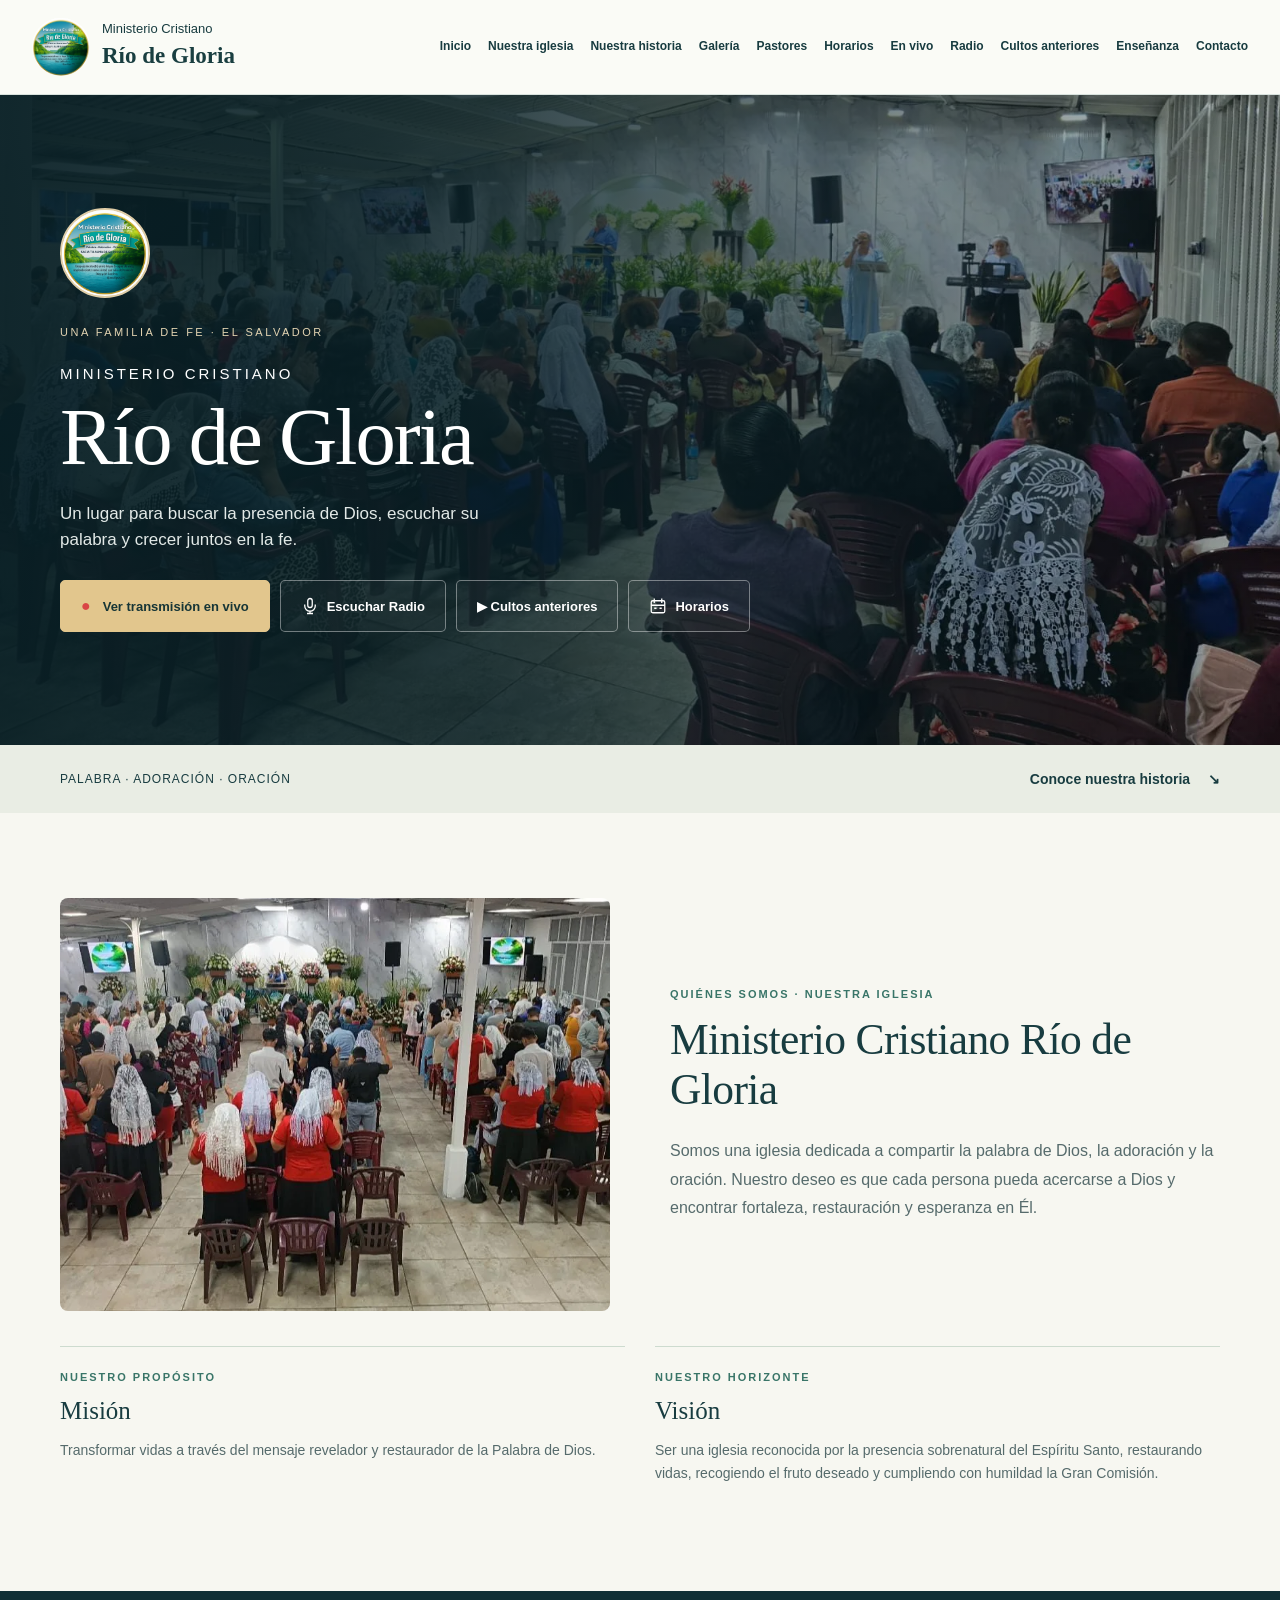
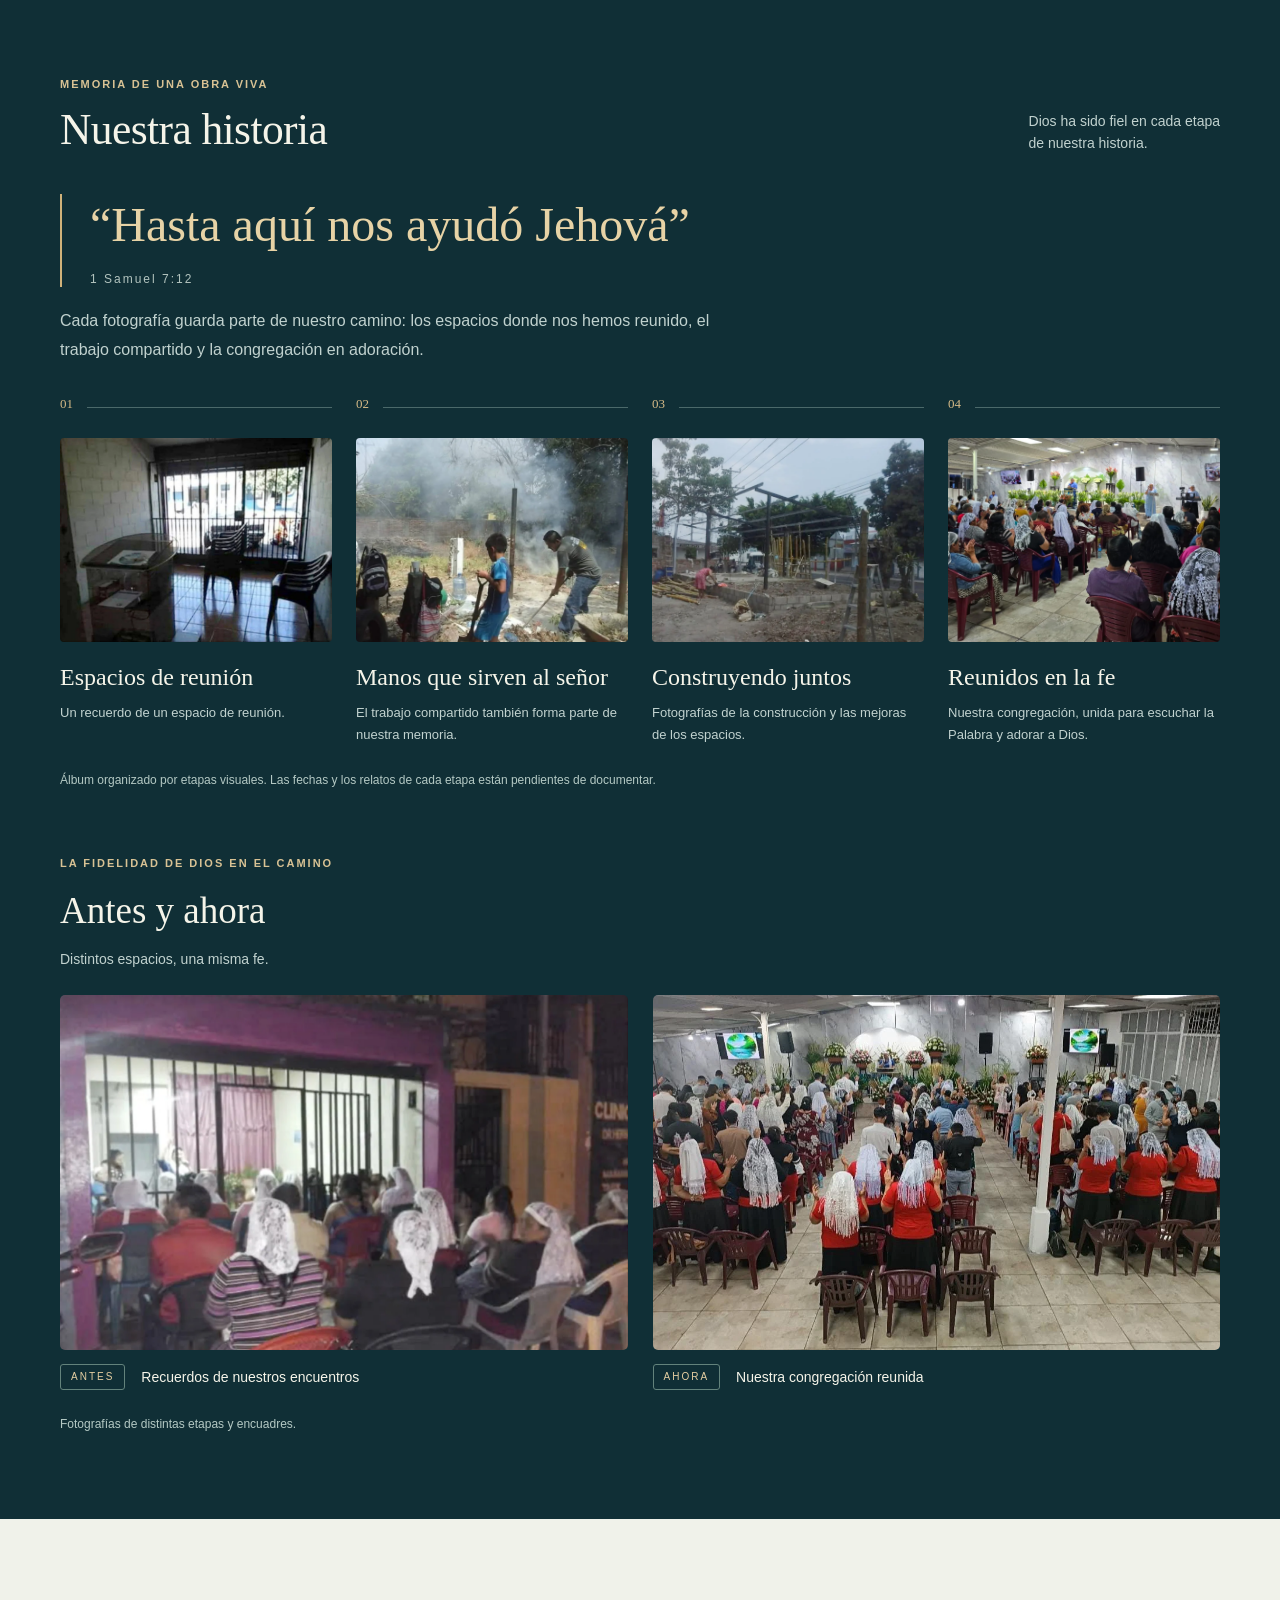
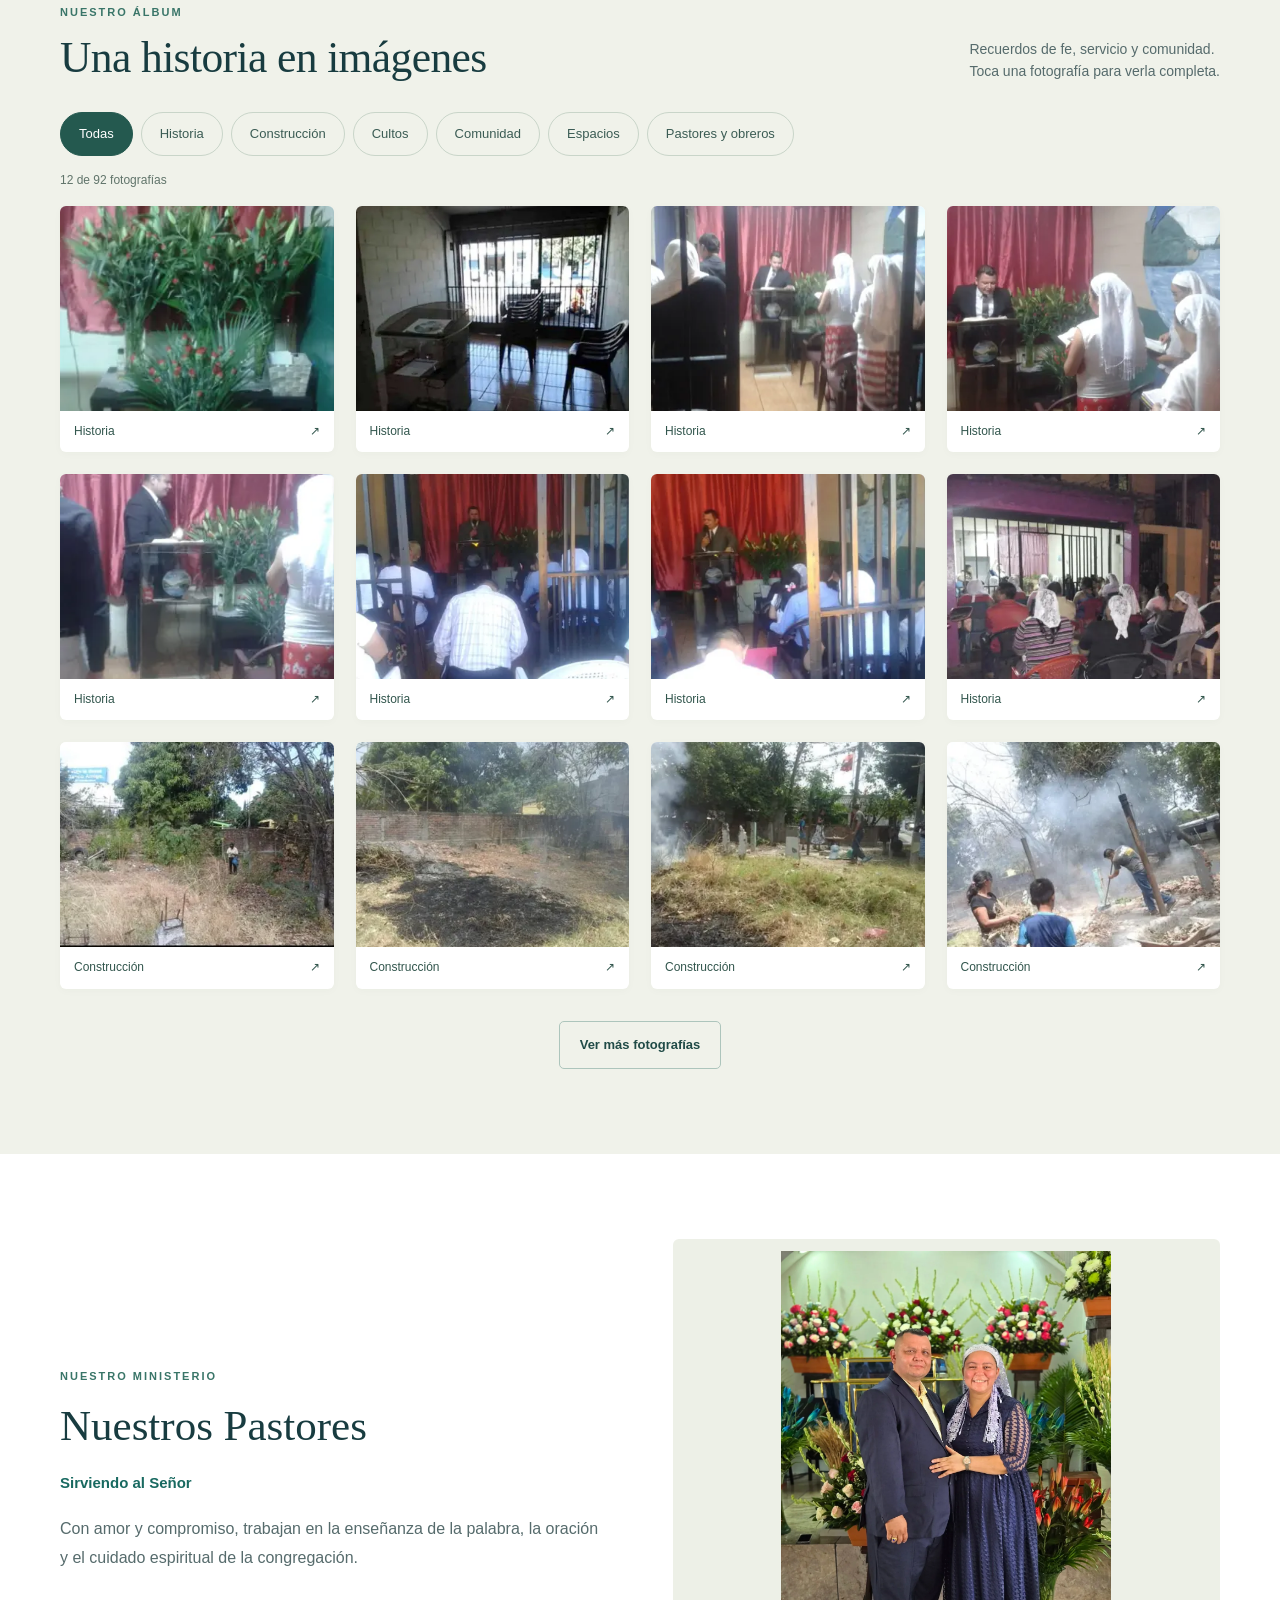
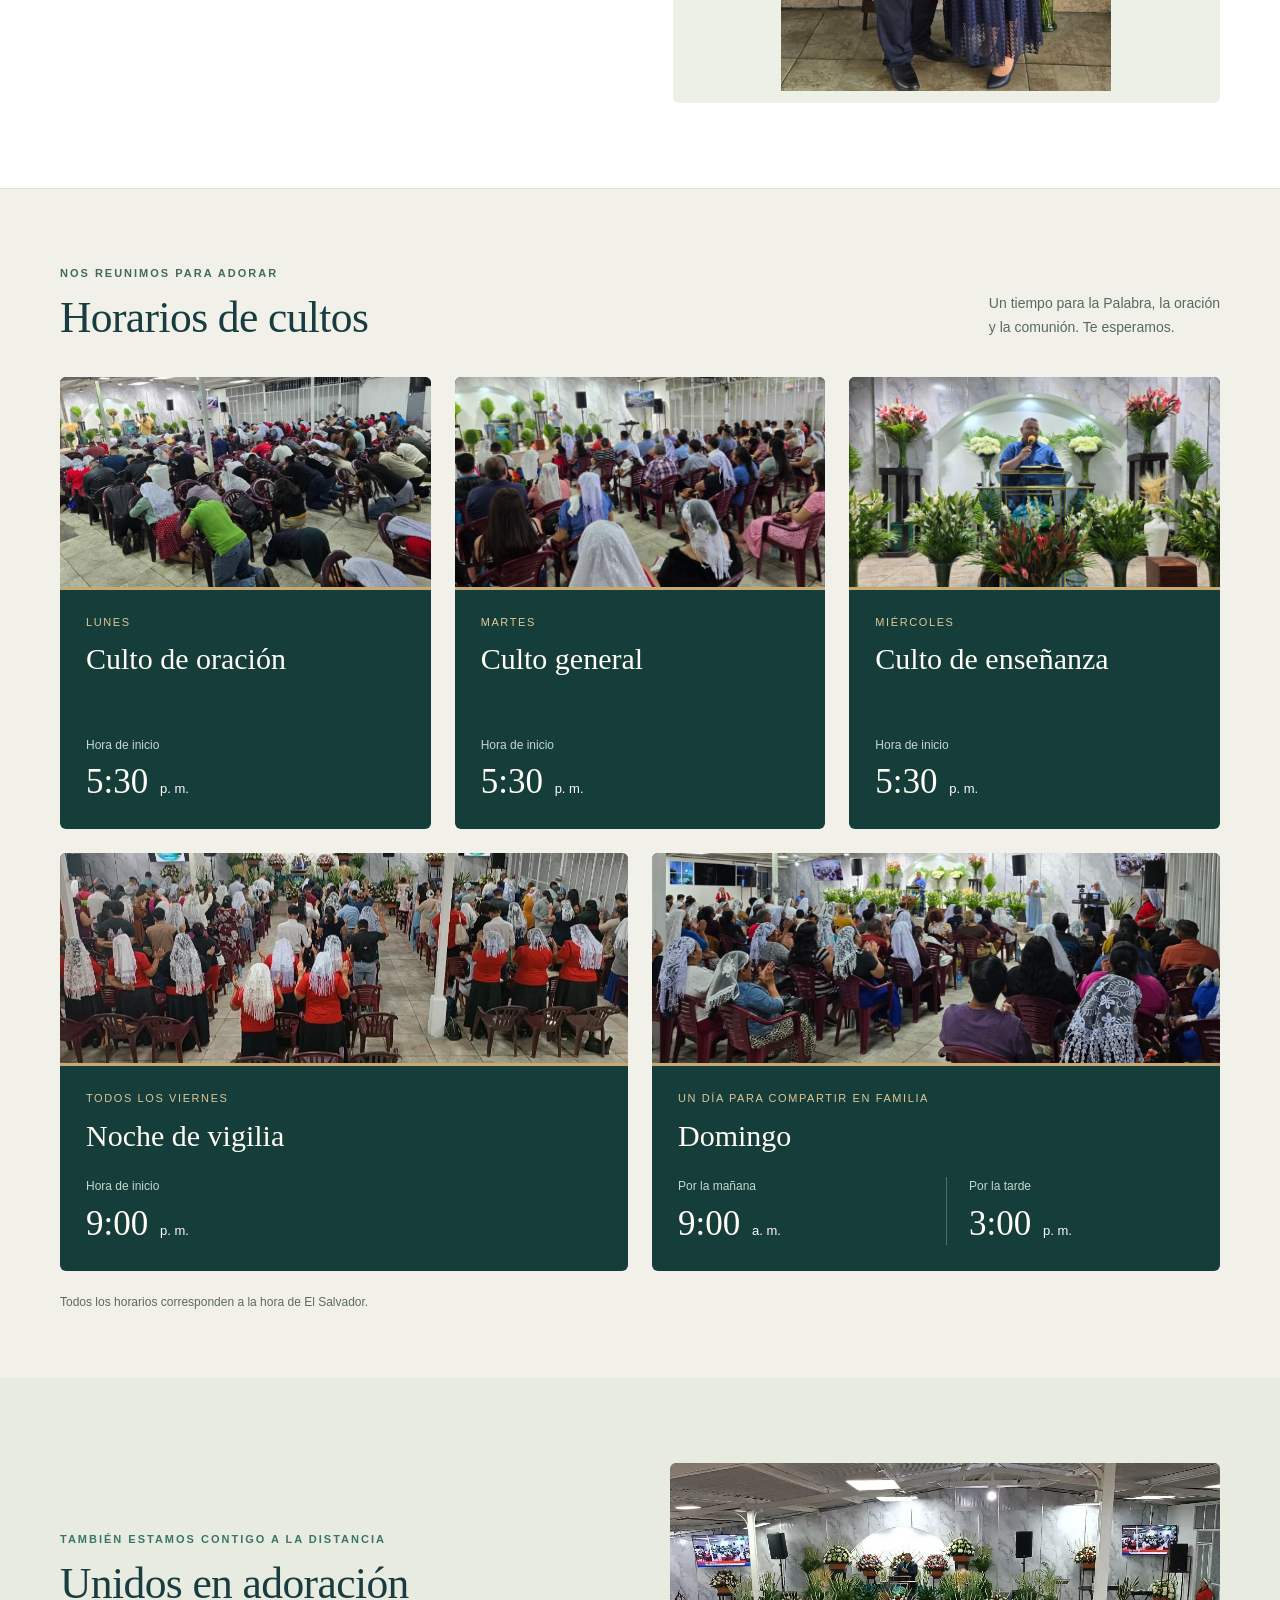
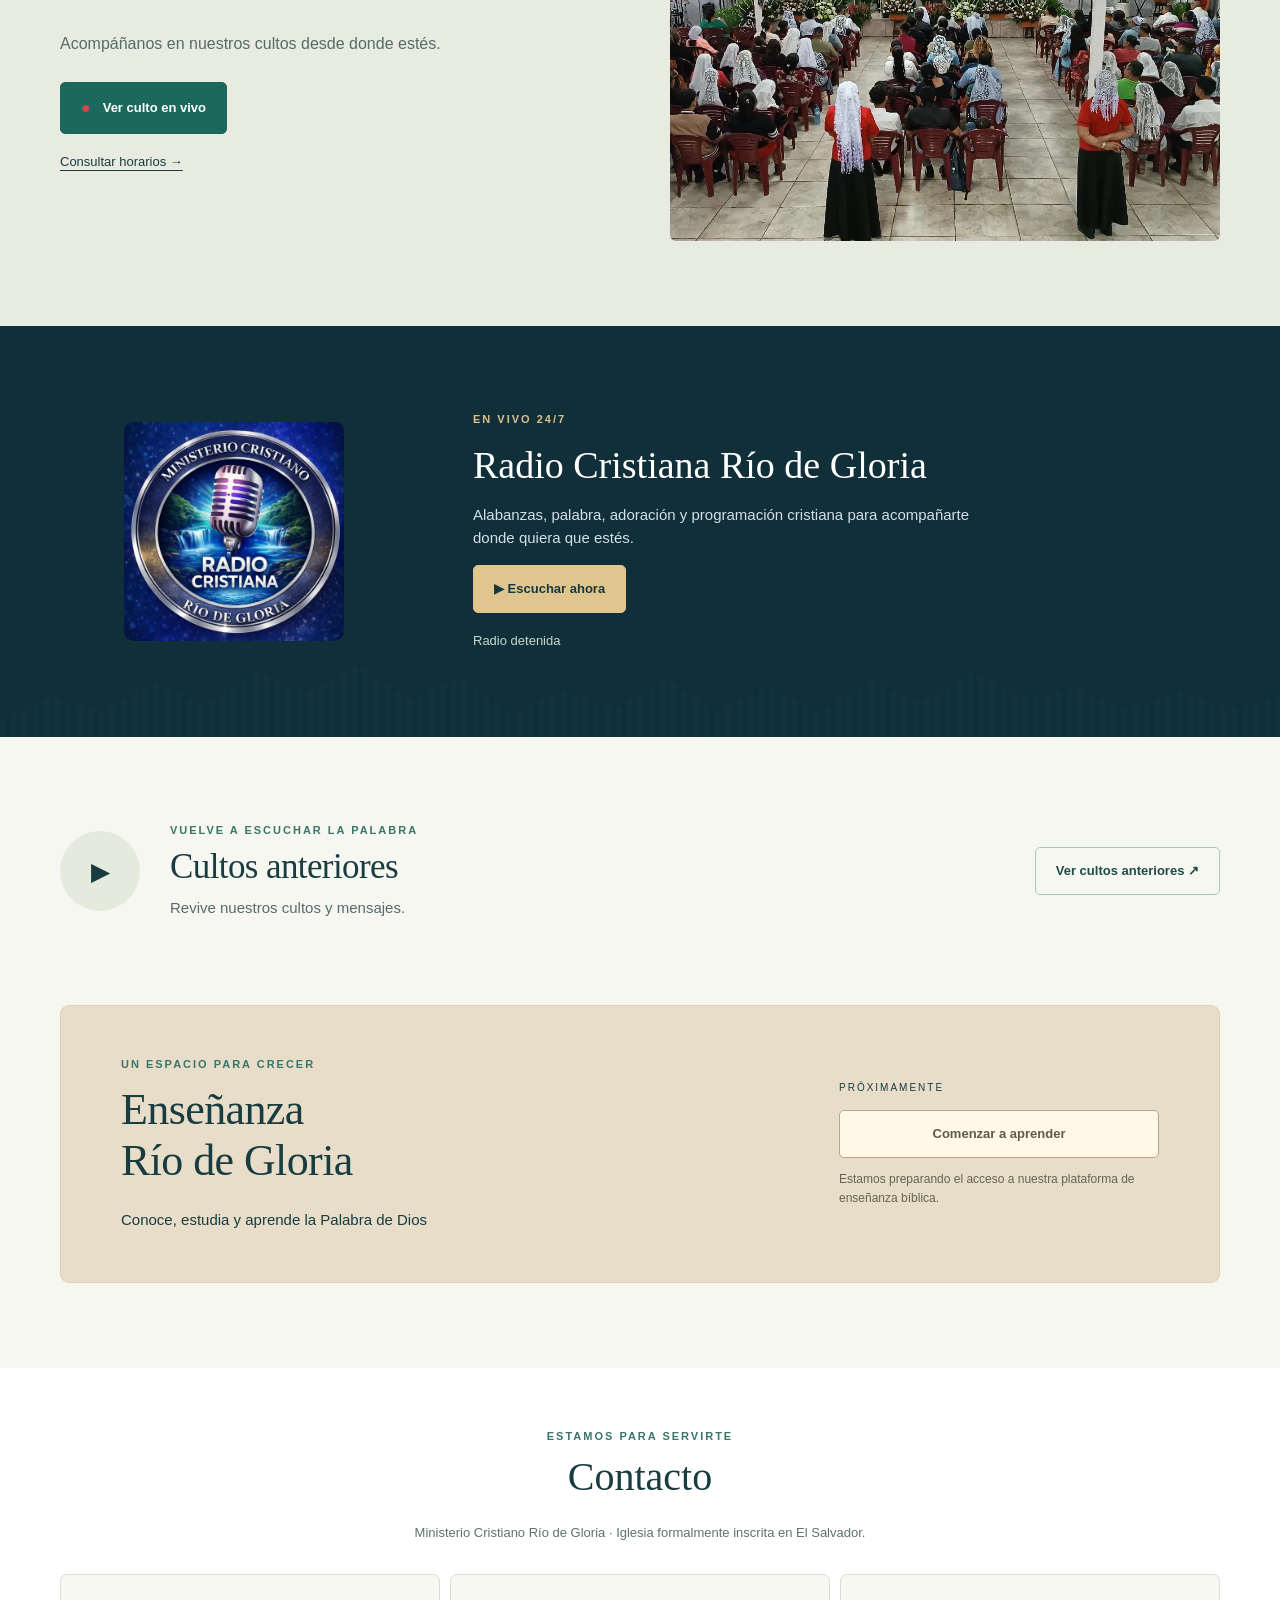
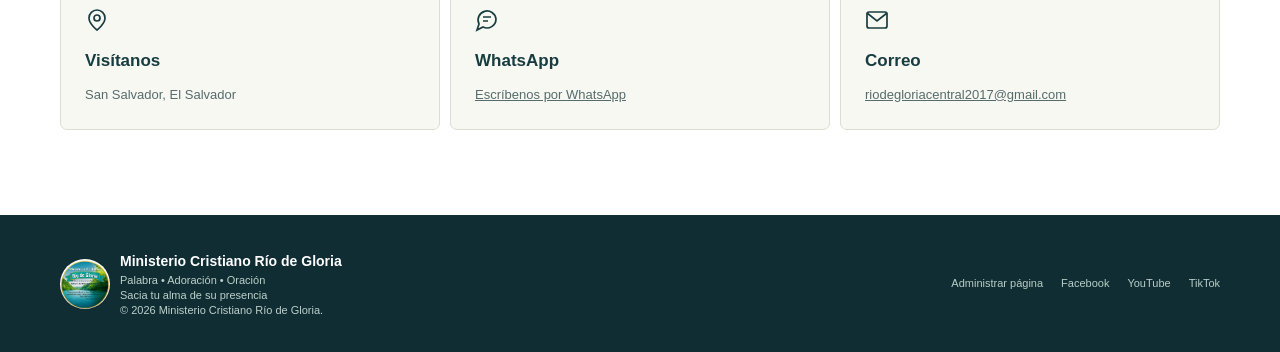
==== commit 79ef028c: "Actualizar página desde el panel de administración" ====
--- a/index.html
+++ b/index.html
@@ -130,7 +130,7 @@
 <div class="container identity-grid"><article><span class="eyebrow">Nuestro propósito</span><h3>Misión</h3><p id="mission-text">Transformar vidas a través del mensaje revelador y restaurador de la Palabra de Dios.</p></article><article><span class="eyebrow">Nuestro horizonte</span><h3>Visión</h3><p id="vision-text">Ser una iglesia reconocida por la presencia sobrenatural del Espíritu Santo, restaurando vidas, recogiendo el fruto deseado y cumpliendo con humildad la Gran Comisión.</p></article></div></section>
 
 
-<section class="section history-section" id="historia"><div class="container"><span class="eyebrow"><rio-text data-label="Memoria de una obra viva" data-rio-edit="index-48">Memoria de una obra viva</rio-text></span><div class="section-heading"><h2 class="title"><rio-text data-label="Nuestra historia" data-rio-edit="index-49">Nuestra historia</rio-text></h2><p class="text-muted"><rio-text data-label="Dios ha sido fiel en cada etapa" data-rio-edit="index-50">Dios ha sido fiel en cada etapa</rio-text><br><rio-text data-label="de nuestra historia." data-rio-edit="index-51">de nuestra historia.</rio-text></p></div><blockquote><rio-text data-label="“Hasta aquí nos ayudó Jehová”" data-rio-edit="index-52">“Hasta aquí nos ayudó Jehová”</rio-text><cite><rio-text data-label="1 Samuel 7:12" data-rio-edit="index-53">1 Samuel 7:12</rio-text></cite></blockquote><p class="history-intro"><rio-text data-label="Cada fotografía guarda parte de nuestro camino: los espacios dond" data-rio-edit="index-54">Cada fotografía guarda parte de nuestro camino: los espacios donde nos hemos reunido, el trabajo compartido y la congregación en adoración.</rio-text></p><div class="timeline"><article class="timeline-card"><span class="step-number"><rio-text data-label="01" data-rio-edit="index-55">01</rio-text></span><img class="" src="assets/fotos/1000310630.webp" alt="Espacio de reunión " loading="lazy" decoding="async" data-rio-edit="index-76" data-rio-custom="true"><h3><rio-text data-label="Espacios de reunión" data-rio-edit="index-56">Espacios de reunión</rio-text></h3><p><rio-text data-label="Un recuerdo de un espacio de reunión con el púlpito y las sillas." data-rio-edit="index-57">Un recuerdo de un espacio de reunión con el púlpito y las sillas.</rio-text></p></article><article class="timeline-card"><span class="step-number"><rio-text data-label="02" data-rio-edit="index-58">02</rio-text></span><img class="" src="assets/fotos/1000310637.webp" alt="Personas realizando trabajos de limpieza en el terreno" loading="lazy" decoding="async" data-rio-edit="index-77"><h3><rio-text data-label="Manos que sirven" data-rio-edit="index-59">Manos que sirven</rio-text></h3><p><rio-text data-label="El trabajo compartido también forma parte de nuestra memoria." data-rio-edit="index-60">El trabajo compartido también forma parte de nuestra memoria.</rio-text></p></article><article class="timeline-card"><span class="step-number"><rio-text data-label="03" data-rio-edit="index-61">03</rio-text></span><img class="" src="assets/fotos/1000310625.webp" alt="Estructura del techo " loading="lazy" decoding="async" data-rio-edit="index-78" data-rio-custom="true"><h3><rio-text data-label="Construyendo juntos" data-rio-edit="index-62">Construyendo juntos</rio-text></h3><p><rio-text data-label="Fotografías de la construcción y las mejoras de los espacios." data-rio-edit="index-63">Fotografías de la construcción y las mejoras de los espacios.</rio-text></p></article><article class="timeline-card"><span class="step-number"><rio-text data-label="04" data-rio-edit="index-64">04</rio-text></span><img class="" src="assets/fotos/iglesia-4.webp" alt="Vista de la congregación durante un culto" loading="lazy" decoding="async" data-rio-edit="index-79"><h3><rio-text data-label="Reunidos en la fe" data-rio-edit="index-65">Reunidos en la fe</rio-text></h3><p><rio-text data-label="Nuestra congregación, unida para escuchar la Palabra y adorar a D" data-rio-edit="index-66">Nuestra congregación, unida para escuchar la Palabra y adorar a Dios.</rio-text></p></article></div><p class="editorial-note"><rio-text data-label="Álbum organizado por etapas visuales. Las fechas y los relatos de" data-rio-edit="index-67">Álbum organizado por etapas visuales. Las fechas y los relatos de cada etapa están pendientes de documentar.</rio-text></p><div class="comparison-heading"><span class="eyebrow"><rio-text data-label="La fidelidad de Dios en el camino" data-rio-edit="index-68">La fidelidad de Dios en el camino</rio-text></span><h3><rio-text data-label="Antes y ahora" data-rio-edit="index-69">Antes y ahora</rio-text></h3><p><rio-text data-label="Distintos espacios, una misma fe." data-rio-edit="index-70">Distintos espacios, una misma fe.</rio-text></p></div><div class="comparison-grid"><figure><img class="" src="assets/fotos/1000310690.webp" alt="Congregación reunida frente a un espacio pequeño " loading="lazy" decoding="async" data-rio-edit="index-80" data-rio-custom="true"><figcaption><span><rio-text data-label="ANTES" data-rio-edit="index-71">ANTES</rio-text></span><rio-text data-label="Recuerdos de nuestros encuentros" data-rio-edit="index-72">Recuerdos de nuestros encuentros</rio-text></figcaption></figure><figure><img class="" src="assets/fotos/subida-17710874-2f2c-4ec0-8a1d-13cd08ee8ecd.webp" alt="Vista amplia del templo con la congregación reunida" loading="lazy" decoding="async" data-rio-edit="index-81" data-rio-custom="true"><figcaption><span><rio-text data-label="AHORA" data-rio-edit="index-73">AHORA</rio-text></span><rio-text data-label="Nuestra congregación reunida" data-rio-edit="index-74">Nuestra congregación reunida</rio-text></figcaption></figure></div><p class="editorial-note"><rio-text data-label="Fotografías de distintas etapas y encuadres; fechas por confirmar" data-rio-edit="index-75">Fotografías de distintas etapas y encuadres; fechas por confirmar.</rio-text></p></div></section><section class="section" id="galeria"><div class="container"><div class="section-heading"><div><span class="eyebrow"><rio-text data-label="Nuestro álbum" data-rio-edit="index-82">Nuestro álbum</rio-text></span><h2 class="title"><rio-text data-label="Una historia en imágenes" data-rio-edit="index-83">Una historia en imágenes</rio-text></h2></div><p class="text-muted"><rio-text data-label="Recuerdos de fe, servicio y comunidad." data-rio-edit="index-84">Recuerdos de fe, servicio y comunidad.</rio-text><br><rio-text data-label="Toca una fotografía para verla completa." data-rio-edit="index-85">Toca una fotografía para verla completa.</rio-text></p></div><div class="gallery-filters" role="group" aria-label="Filtrar fotografías"><button type="button" data-filter="Todas" aria-pressed="true">Todas</button><button type="button" data-filter="Historia" aria-pressed="false">Historia</button><button type="button" data-filter="Construcción" aria-pressed="false">Construcción</button><button type="button" data-filter="Cultos" aria-pressed="false">Cultos</button><button type="button" data-filter="Comunidad" aria-pressed="false">Comunidad</button><button type="button" data-filter="Espacios" aria-pressed="false">Espacios</button><button type="button" data-filter="Pastores y obreros" aria-pressed="false">Pastores y obreros</button></div><p id="gallery-count" class="gallery-count" aria-live="polite"></p><div class="gallery-grid"><button class="photo-card" type="button" data-category="Historia" data-full="assets/fotos/1000310650.webp" data-caption="Recuerdos de nuestros espacios y reuniones" aria-label="Ampliar: Recuerdos de nuestros espacios y reuniones (1)"><img src="assets/fotos/1000310650-mini.webp" width="950" height="1536" alt="Recuerdos de nuestros espacios y reuniones" loading="lazy" decoding="async"><span>Historia <span aria-hidden="true">↗</span></span></button><button class="photo-card" type="button" data-category="Historia" data-full="assets/fotos/1000310630.webp" data-caption="Recuerdos de nuestros espacios y reuniones" aria-label="Ampliar: Recuerdos de nuestros espacios y reuniones (2)"><img src="assets/fotos/1000310630-mini.webp" width="1536" height="1134" alt="Recuerdos de nuestros espacios y reuniones" loading="lazy" decoding="async"><span>Historia <span aria-hidden="true">↗</span></span></button><button class="photo-card" type="button" data-category="Historia" data-full="assets/fotos/1000310651.webp" data-caption="Recuerdos de nuestros espacios y reuniones" aria-label="Ampliar: Recuerdos de nuestros espacios y reuniones (3)"><img src="assets/fotos/1000310651-mini.webp" width="1536" height="895" alt="Recuerdos de nuestros espacios y reuniones" loading="lazy" decoding="async"><span>Historia <span aria-hidden="true">↗</span></span></button><button class="photo-card" type="button" data-category="Historia" data-full="assets/fotos/1000310653.webp" data-caption="Recuerdos de nuestros espacios y reuniones" aria-label="Ampliar: Recuerdos de nuestros espacios y reuniones (4)"><img src="assets/fotos/1000310653-mini.webp" width="1536" height="896" alt="Recuerdos de nuestros espacios y reuniones" loading="lazy" decoding="async"><span>Historia <span aria-hidden="true">↗</span></span></button><button class="photo-card" type="button" data-category="Historia" data-full="assets/fotos/1000310652.webp" data-caption="Recuerdos de nuestros espacios y reuniones" aria-label="Ampliar: Recuerdos de nuestros espacios y reuniones (5)"><img src="assets/fotos/1000310652-mini.webp" width="931" height="1536" alt="Recuerdos de nuestros espacios y reuniones" loading="lazy" decoding="async"><span>Historia <span aria-hidden="true">↗</span></span></button><button class="photo-card" type="button" data-category="Historia" data-full="assets/fotos/1000310655.webp" data-caption="Recuerdos de nuestros espacios y reuniones" aria-label="Ampliar: Recuerdos de nuestros espacios y reuniones (6)"><img src="assets/fotos/1000310655-mini.webp" width="1536" height="900" alt="Recuerdos de nuestros espacios y reuniones" loading="lazy" decoding="async"><span>Historia <span aria-hidden="true">↗</span></span></button><button class="photo-card" type="button" data-category="Historia" data-full="assets/fotos/1000310657.webp" data-caption="Recuerdos de nuestros espacios y reuniones" aria-label="Ampliar: Recuerdos de nuestros espacios y reuniones (7)"><img src="assets/fotos/1000310657-mini.webp" width="1536" height="865" alt="Recuerdos de nuestros espacios y reuniones" loading="lazy" decoding="async"><span>Historia <span aria-hidden="true">↗</span></span></button><button class="photo-card" type="button" data-category="Historia" data-full="assets/fotos/1000310690.webp" data-caption="Recuerdos de nuestros espacios y reuniones" aria-label="Ampliar: Recuerdos de nuestros espacios y reuniones (8)"><img src="assets/fotos/1000310690-mini.webp" width="1536" height="1099" alt="Recuerdos de nuestros espacios y reuniones" loading="lazy" decoding="async"><span>Historia <span aria-hidden="true">↗</span></span></button><button class="photo-card" type="button" data-category="Construcción" data-full="assets/fotos/1000310638.webp" data-caption="Trabajos y preparación de los espacios" aria-label="Ampliar: Trabajos y preparación de los espacios (9)"><img src="assets/fotos/1000310638-mini.webp" width="1536" height="916" alt="Trabajos y preparación de los espacios" loading="lazy" decoding="async"><span>Construcción <span aria-hidden="true">↗</span></span></button><button class="photo-card" type="button" data-category="Construcción" data-full="assets/fotos/1000310639.webp" data-caption="Trabajos y preparación de los espacios" aria-label="Ampliar: Trabajos y preparación de los espacios (10)"><img src="assets/fotos/1000310639-mini.webp" width="1536" height="887" alt="Trabajos y preparación de los espacios" loading="lazy" decoding="async"><span>Construcción <span aria-hidden="true">↗</span></span></button><button class="photo-card" type="button" data-category="Construcción" data-full="assets/fotos/1000310640.webp" data-caption="Trabajos y preparación de los espacios" aria-label="Ampliar: Trabajos y preparación de los espacios (11)"><img src="assets/fotos/1000310640-mini.webp" width="1536" height="897" alt="Trabajos y preparación de los espacios" loading="lazy" decoding="async"><span>Construcción <span aria-hidden="true">↗</span></span></button><button class="photo-card" type="button" data-category="Construcción" data-full="assets/fotos/1000310641.webp" data-caption="Trabajos y preparación de los espacios" aria-label="Ampliar: Trabajos y preparación de los espacios (12)"><img src="assets/fotos/1000310641-mini.webp" width="1536" height="906" alt="Trabajos y preparación de los espacios" loading="lazy" decoding="async"><span>Construcción <span aria-hidden="true">↗</span></span></button><button class="photo-card" type="button" data-category="Construcción" data-full="assets/fotos/1000310642.webp" data-caption="Trabajos y preparación de los espacios" aria-label="Ampliar: Trabajos y preparación de los espacios (13)"><img src="assets/fotos/1000310642-mini.webp" width="1536" height="899" alt="Trabajos y preparación de los espacios" loading="lazy" decoding="async"><span>Construcción <span aria-hidden="true">↗</span></span></button><button class="photo-card" type="button" data-category="Construcción" data-full="assets/fotos/1000310686.webp" data-caption="Trabajos y preparación de los espacios" aria-label="Ampliar: Trabajos y preparación de los espacios (14)"><img src="assets/fotos/1000310686-mini.webp" width="1536" height="873" alt="Trabajos y preparación de los espacios" loading="lazy" decoding="async"><span>Construcción <span aria-hidden="true">↗</span></span></button><button class="photo-card" type="button" data-category="Construcción" data-full="assets/fotos/1000310687.webp" data-caption="Trabajos y preparación de los espacios" aria-label="Ampliar: Trabajos y preparación de los espacios (15)"><img src="assets/fotos/1000310687-mini.webp" width="1536" height="914" alt="Trabajos y preparación de los espacios" loading="lazy" decoding="async"><span>Construcción <span aria-hidden="true">↗</span></span></button><button class="photo-card" type="button" data-category="Construcción" data-full="assets/fotos/1000310688.webp" data-caption="Trabajos y preparación de los espacios" aria-label="Ampliar: Trabajos y preparación de los espacios (16)"><img src="assets/fotos/1000310688-mini.webp" width="1536" height="905" alt="Trabajos y preparación de los espacios" loading="lazy" decoding="async"><span>Construcción <span aria-hidden="true">↗</span></span></button><button class="photo-card" type="button" data-category="Construcción" data-full="assets/fotos/1000310637.webp" data-caption="Trabajos y preparación de los espacios" aria-label="Ampliar: Trabajos y preparación de los espacios (17)"><img src="assets/fotos/1000310637-mini.webp" width="1536" height="902" alt="Trabajos y preparación de los espacios" loading="lazy" decoding="async"><span>Construcción <span aria-hidden="true">↗</span></span></button><button class="photo-card" type="button" data-category="Construcción" data-full="assets/fotos/1000310624.webp" data-caption="Trabajos y preparación de los espacios" aria-label="Ampliar: Trabajos y preparación de los espacios (18)"><img src="assets/fotos/1000310624-mini.webp" width="1536" height="920" alt="Trabajos y preparación de los espacios" loading="lazy" decoding="async"><span>Construcción <span aria-hidden="true">↗</span></span></button><button class="photo-card" type="button" data-category="Construcción" data-full="assets/fotos/1000310623.webp" data-caption="Trabajos y preparación de los espacios" aria-label="Ampliar: Trabajos y preparación de los espacios (19)"><img src="assets/fotos/1000310623-mini.webp" width="1536" height="987" alt="Trabajos y preparación de los espacios" loading="lazy" decoding="async"><span>Construcción <span aria-hidden="true">↗</span></span></button><button class="photo-card" type="button" data-category="Construcción" data-full="assets/fotos/1000310636.webp" data-caption="Trabajos y preparación de los espacios" aria-label="Ampliar: Trabajos y preparación de los espacios (20)"><img src="assets/fotos/1000310636-mini.webp" width="1536" height="899" alt="Trabajos y preparación de los espacios" loading="lazy" decoding="async"><span>Construcción <span aria-hidden="true">↗</span></span></button><button class="photo-card" type="button" data-category="Construcción" data-full="assets/fotos/1000310452.webp" data-caption="Trabajos y preparación de los espacios" aria-label="Ampliar: Trabajos y preparación de los espacios (21)"><img src="assets/fotos/1000310452-mini.webp" width="1536" height="935" alt="Trabajos y preparación de los espacios" loading="lazy" decoding="async"><span>Construcción <span aria-hidden="true">↗</span></span></button><button class="photo-card" type="button" data-category="Construcción" data-full="assets/fotos/1000310453.webp" data-caption="Trabajos y preparación de los espacios" aria-label="Ampliar: Trabajos y preparación de los espacios (22)"><img src="assets/fotos/1000310453-mini.webp" width="1536" height="895" alt="Trabajos y preparación de los espacios" loading="lazy" decoding="async"><span>Construcción <span aria-hidden="true">↗</span></span></button><button class="photo-card" type="button" data-category="Construcción" data-full="assets/fotos/1000310454.webp" data-caption="Trabajos y preparación de los espacios" aria-label="Ampliar: Trabajos y preparación de los espacios (23)"><img src="assets/fotos/1000310454-mini.webp" width="1536" height="902" alt="Trabajos y preparación de los espacios" loading="lazy" decoding="async"><span>Construcción <span aria-hidden="true">↗</span></span></button><button class="photo-card" type="button" data-category="Construcción" data-full="assets/fotos/1000310625.webp" data-caption="Trabajos y preparación de los espacios" aria-label="Ampliar: Trabajos y preparación de los espacios (24)"><img src="assets/fotos/1000310625-mini.webp" width="1536" height="899" alt="Trabajos y preparación de los espacios" loading="lazy" decoding="async"><span>Construcción <span aria-hidden="true">↗</span></span></button><button class="photo-card" type="button" data-category="Construcción" data-full="assets/fotos/1000310685.webp" data-caption="Trabajos y preparación de los espacios" aria-label="Ampliar: Trabajos y preparación de los espacios (25)"><img src="assets/fotos/1000310685-mini.webp" width="928" height="1536" alt="Trabajos y preparación de los espacios" loading="lazy" decoding="async"><span>Construcción <span aria-hidden="true">↗</span></span></button><button class="photo-card" type="button" data-category="Construcción" data-full="assets/fotos/1000310455.webp" data-caption="Trabajos y preparación de los espacios" aria-label="Ampliar: Trabajos y preparación de los espacios (26)"><img src="assets/fotos/1000310455-mini.webp" width="1536" height="822" alt="Trabajos y preparación de los espacios" loading="lazy" decoding="async"><span>Construcción <span aria-hidden="true">↗</span></span></button><button class="photo-card" type="button" data-category="Historia" data-full="assets/fotos/1000310684.webp" data-caption="Recuerdos de nuestros espacios y reuniones" aria-label="Ampliar: Recuerdos de nuestros espacios y reuniones (27)"><img src="assets/fotos/1000310684-mini.webp" width="1536" height="863" alt="Recuerdos de nuestros espacios y reuniones" loading="lazy" decoding="async"><span>Historia <span aria-hidden="true">↗</span></span></button><button class="photo-card" type="button" data-category="Historia" data-full="assets/fotos/1000310628.webp" data-caption="Recuerdos de nuestros espacios y reuniones" aria-label="Ampliar: Recuerdos de nuestros espacios y reuniones (28)"><img src="assets/fotos/1000310628-mini.webp" width="1536" height="836" alt="Recuerdos de nuestros espacios y reuniones" loading="lazy" decoding="async"><span>Historia <span aria-hidden="true">↗</span></span></button><button class="photo-card" type="button" data-category="Historia" data-full="assets/fotos/1000310660.webp" data-caption="Recuerdos de nuestros espacios y reuniones" aria-label="Ampliar: Recuerdos de nuestros espacios y reuniones (29)"><img src="assets/fotos/1000310660-mini.webp" width="1536" height="1116" alt="Recuerdos de nuestros espacios y reuniones" loading="lazy" decoding="async"><span>Historia <span aria-hidden="true">↗</span></span></button><button class="photo-card" type="button" data-category="Pastores y obreros" data-full="assets/fotos/1000310656.webp" data-caption="Recuerdos de nuestros espacios y reuniones" aria-label="Ampliar: Recuerdos de nuestros espacios y reuniones (30)"><img src="assets/fotos/1000310656-mini.webp" width="1173" height="1536" alt="Recuerdos de nuestros espacios y reuniones" loading="lazy" decoding="async"><span>Pastores y obreros <span aria-hidden="true">↗</span></span></button><button class="photo-card" type="button" data-category="Pastores y obreros" data-full="assets/fotos/1000310658.webp" data-caption="Recuerdos de nuestros espacios y reuniones" aria-label="Ampliar: Recuerdos de nuestros espacios y reuniones (31)"><img src="assets/fotos/1000310658-mini.webp" width="1536" height="835" alt="Recuerdos de nuestros espacios y reuniones" loading="lazy" decoding="async"><span>Pastores y obreros <span aria-hidden="true">↗</span></span></button><button class="photo-card" type="button" data-category="Construcción" data-full="assets/fotos/1000310661.webp" data-caption="Trabajos y preparación de los espacios" aria-label="Ampliar: Trabajos y preparación de los espacios (32)"><img src="assets/fotos/1000310661-mini.webp" width="1536" height="1104" alt="Trabajos y preparación de los espacios" loading="lazy" decoding="async"><span>Construcción <span aria-hidden="true">↗</span></span></button><button class="photo-card" type="button" data-category="Historia" data-full="assets/fotos/1000310663.webp" data-caption="Recuerdos de nuestros espacios y reuniones" aria-label="Ampliar: Recuerdos de nuestros espacios y reuniones (33)"><img src="assets/fotos/1000310663-mini.webp" width="1536" height="1132" alt="Recuerdos de nuestros espacios y reuniones" loading="lazy" decoding="async"><span>Historia <span aria-hidden="true">↗</span></span></button><button class="photo-card" type="button" data-category="Historia" data-full="assets/fotos/1000310664.webp" data-caption="Recuerdos de nuestros espacios y reuniones" aria-label="Ampliar: Recuerdos de nuestros espacios y reuniones (34)"><img src="assets/fotos/1000310664-mini.webp" width="1536" height="1142" alt="Recuerdos de nuestros espacios y reuniones" loading="lazy" decoding="async"><span>Historia <span aria-hidden="true">↗</span></span></button><button class="photo-card" type="button" data-category="Historia" data-full="assets/fotos/1000310665.webp" data-caption="Recuerdos de nuestros espacios y reuniones" aria-label="Ampliar: Recuerdos de nuestros espacios y reuniones (35)"><img src="assets/fotos/1000310665-mini.webp" width="1536" height="1142" alt="Recuerdos de nuestros espacios y reuniones" loading="lazy" decoding="async"><span>Historia <span aria-hidden="true">↗</span></span></button><button class="photo-card" type="button" data-category="Historia" data-full="assets/fotos/1000310662.webp" data-caption="Recuerdos de nuestros espacios y reuniones" aria-label="Ampliar: Recuerdos de nuestros espacios y reuniones (36)"><img src="assets/fotos/1000310662-mini.webp" width="1536" height="927" alt="Recuerdos de nuestros espacios y reuniones" loading="lazy" decoding="async"><span>Historia <span aria-hidden="true">↗</span></span></button><button class="photo-card" type="button" data-category="Historia" data-full="assets/fotos/1000310669.webp" data-caption="Recuerdos de nuestros espacios y reuniones" aria-label="Ampliar: Recuerdos de nuestros espacios y reuniones (37)"><img src="assets/fotos/1000310669-mini.webp" width="1536" height="790" alt="Recuerdos de nuestros espacios y reuniones" loading="lazy" decoding="async"><span>Historia <span aria-hidden="true">↗</span></span></button><button class="photo-card" type="button" data-category="Historia" data-full="assets/fotos/1000310683.webp" data-caption="Momentos compartidos en Río de Gloria" aria-label="Ampliar: Momentos compartidos en Río de Gloria (38)"><img src="assets/fotos/1000310683-mini.webp" width="1119" height="1536" alt="Momentos compartidos en Río de Gloria" loading="lazy" decoding="async"><span>Historia <span aria-hidden="true">↗</span></span></button><button class="photo-card" type="button" data-category="Pastores y obreros" data-full="assets/fotos/1000310682.webp" data-caption="Momentos compartidos en Río de Gloria" aria-label="Ampliar: Momentos compartidos en Río de Gloria (39)"><img src="assets/fotos/1000310682-mini.webp" width="1180" height="1536" alt="Momentos compartidos en Río de Gloria" loading="lazy" decoding="async"><span>Pastores y obreros <span aria-hidden="true">↗</span></span></button><button class="photo-card" type="button" data-category="Pastores y obreros" data-full="assets/fotos/1000310672.webp" data-caption="Momentos compartidos en Río de Gloria" aria-label="Ampliar: Momentos compartidos en Río de Gloria (40)"><img src="assets/fotos/1000310672-mini.webp" width="1258" height="1536" alt="Momentos compartidos en Río de Gloria" loading="lazy" decoding="async"><span>Pastores y obreros <span aria-hidden="true">↗</span></span></button><button class="photo-card" type="button" data-category="Construcción" data-full="assets/fotos/1000310679.webp" data-caption="Trabajos y preparación de los espacios" aria-label="Ampliar: Trabajos y preparación de los espacios (41)"><img src="assets/fotos/1000310679-mini.webp" width="1536" height="731" alt="Trabajos y preparación de los espacios" loading="lazy" decoding="async"><span>Construcción <span aria-hidden="true">↗</span></span></button><button class="photo-card" type="button" data-category="Construcción" data-full="assets/fotos/1000310681.webp" data-caption="Trabajos y preparación de los espacios" aria-label="Ampliar: Trabajos y preparación de los espacios (42)"><img src="assets/fotos/1000310681-mini.webp" width="1536" height="694" alt="Trabajos y preparación de los espacios" loading="lazy" decoding="async"><span>Construcción <span aria-hidden="true">↗</span></span></button><button class="photo-card" type="button" data-category="Construcción" data-full="assets/fotos/1000310678.webp" data-caption="Trabajos y preparación de los espacios" aria-label="Ampliar: Trabajos y preparación de los espacios (43)"><img src="assets/fotos/1000310678-mini.webp" width="1536" height="734" alt="Trabajos y preparación de los espacios" loading="lazy" decoding="async"><span>Construcción <span aria-hidden="true">↗</span></span></button><button class="photo-card" type="button" data-category="Construcción" data-full="assets/fotos/1000310680.webp" data-caption="Trabajos y preparación de los espacios" aria-label="Ampliar: Trabajos y preparación de los espacios (44)"><img src="assets/fotos/1000310680-mini.webp" width="1536" height="596" alt="Trabajos y preparación de los espacios" loading="lazy" decoding="async"><span>Construcción <span aria-hidden="true">↗</span></span></button><button class="photo-card" type="button" data-category="Pastores y obreros" data-full="assets/fotos/1000310671.webp" data-caption="Momentos compartidos en Río de Gloria" aria-label="Ampliar: Momentos compartidos en Río de Gloria (45)"><img src="assets/fotos/1000310671-mini.webp" width="912" height="1536" alt="Momentos compartidos en Río de Gloria" loading="lazy" decoding="async"><span>Pastores y obreros <span aria-hidden="true">↗</span></span></button><button class="photo-card" type="button" data-category="Historia" data-full="assets/fotos/1000310666.webp" data-caption="Recuerdos de nuestros espacios y reuniones" aria-label="Ampliar: Recuerdos de nuestros espacios y reuniones (46)"><img src="assets/fotos/1000310666-mini.webp" width="1536" height="1132" alt="Recuerdos de nuestros espacios y reuniones" loading="lazy" decoding="async"><span>Historia <span aria-hidden="true">↗</span></span></button><button class="photo-card" type="button" data-category="Pastores y obreros" data-full="assets/fotos/1000310626.webp" data-caption="Momentos compartidos en Río de Gloria" aria-label="Ampliar: Momentos compartidos en Río de Gloria (47)"><img src="assets/fotos/1000310626-mini.webp" width="1091" height="1536" alt="Momentos compartidos en Río de Gloria" loading="lazy" decoding="async"><span>Pastores y obreros <span aria-hidden="true">↗</span></span></button><button class="photo-card" type="button" data-category="Cultos" data-full="assets/fotos/1000310667.webp" data-caption="La congregación reunida en Río de Gloria" aria-label="Ampliar: La congregación reunida en Río de Gloria (48)"><img src="assets/fotos/1000310667-mini.webp" width="1536" height="913" alt="La congregación reunida en Río de Gloria" loading="lazy" decoding="async"><span>Cultos <span aria-hidden="true">↗</span></span></button><button class="photo-card" type="button" data-category="Historia" data-full="assets/fotos/1000310668.webp" data-caption="Recuerdos de nuestros espacios y reuniones" aria-label="Ampliar: Recuerdos de nuestros espacios y reuniones (49)"><img src="assets/fotos/1000310668-mini.webp" width="1536" height="835" alt="Recuerdos de nuestros espacios y reuniones" loading="lazy" decoding="async"><span>Historia <span aria-hidden="true">↗</span></span></button><button class="photo-card" type="button" data-category="Pastores y obreros" data-full="assets/fotos/1000310670.webp" data-caption="Momentos compartidos en Río de Gloria" aria-label="Ampliar: Momentos compartidos en Río de Gloria (50)"><img src="assets/fotos/1000310670-mini.webp" width="1536" height="1525" alt="Momentos compartidos en Río de Gloria" loading="lazy" decoding="async"><span>Pastores y obreros <span aria-hidden="true">↗</span></span></button><button class="photo-card" type="button" data-category="Historia" data-full="assets/fotos/1000310677.webp" data-caption="Recuerdos de nuestros espacios y reuniones" aria-label="Ampliar: Recuerdos de nuestros espacios y reuniones (51)"><img src="assets/fotos/1000310677-mini.webp" width="1536" height="701" alt="Recuerdos de nuestros espacios y reuniones" loading="lazy" decoding="async"><span>Historia <span aria-hidden="true">↗</span></span></button><button class="photo-card" type="button" data-category="Pastores y obreros" data-full="assets/fotos/1000310674.webp" data-caption="Momentos compartidos en Río de Gloria" aria-label="Ampliar: Momentos compartidos en Río de Gloria (52)"><img src="assets/fotos/1000310674-mini.webp" width="1183" height="1536" alt="Momentos compartidos en Río de Gloria" loading="lazy" decoding="async"><span>Pastores y obreros <span aria-hidden="true">↗</span></span></button><button class="photo-card" type="button" data-category="Cultos" data-full="assets/fotos/1000310676.webp" data-caption="La congregación reunida en Río de Gloria" aria-label="Ampliar: La congregación reunida en Río de Gloria (53)"><img src="assets/fotos/1000310676-mini.webp" width="1536" height="1126" alt="La congregación reunida en Río de Gloria" loading="lazy" decoding="async"><span>Cultos <span aria-hidden="true">↗</span></span></button><button class="photo-card" type="button" data-category="Pastores y obreros" data-full="assets/fotos/1000310673.webp" data-caption="Momentos compartidos en Río de Gloria" aria-label="Ampliar: Momentos compartidos en Río de Gloria (54)"><img src="assets/fotos/1000310673-mini.webp" width="1135" height="1536" alt="Momentos compartidos en Río de Gloria" loading="lazy" decoding="async"><span>Pastores y obreros <span aria-hidden="true">↗</span></span></button><button class="photo-card" type="button" data-category="Espacios" data-full="assets/fotos/1000310649.webp" data-caption="Espacios de nuestra iglesia" aria-label="Ampliar: Espacios de nuestra iglesia (55)"><img src="assets/fotos/1000310649-mini.webp" width="1536" height="882" alt="Espacios de nuestra iglesia" loading="lazy" decoding="async"><span>Espacios <span aria-hidden="true">↗</span></span></button><button class="photo-card" type="button" data-category="Cultos" data-full="assets/fotos/1000310647.webp" data-caption="La congregación reunida en Río de Gloria" aria-label="Ampliar: La congregación reunida en Río de Gloria (56)"><img src="assets/fotos/1000310647-mini.webp" width="1536" height="1084" alt="La congregación reunida en Río de Gloria" loading="lazy" decoding="async"><span>Cultos <span aria-hidden="true">↗</span></span></button><button class="photo-card" type="button" data-category="Cultos" data-full="assets/fotos/1000310648.webp" data-caption="La congregación reunida en Río de Gloria" aria-label="Ampliar: La congregación reunida en Río de Gloria (57)"><img src="assets/fotos/1000310648-mini.webp" width="1536" height="899" alt="La congregación reunida en Río de Gloria" loading="lazy" decoding="async"><span>Cultos <span aria-hidden="true">↗</span></span></button><button class="photo-card" type="button" data-category="Cultos" data-full="assets/fotos/1000310646.webp" data-caption="La congregación reunida en Río de Gloria" aria-label="Ampliar: La congregación reunida en Río de Gloria (58)"><img src="assets/fotos/1000310646-mini.webp" width="1536" height="833" alt="La congregación reunida en Río de Gloria" loading="lazy" decoding="async"><span>Cultos <span aria-hidden="true">↗</span></span></button><button class="photo-card" type="button" data-category="Cultos" data-full="assets/fotos/1000310645.webp" data-caption="La congregación reunida en Río de Gloria" aria-label="Ampliar: La congregación reunida en Río de Gloria (59)"><img src="assets/fotos/1000310645-mini.webp" width="1536" height="1125" alt="La congregación reunida en Río de Gloria" loading="lazy" decoding="async"><span>Cultos <span aria-hidden="true">↗</span></span></button><button class="photo-card" type="button" data-category="Pastores y obreros" data-full="assets/fotos/1000310675.webp" data-caption="Momentos compartidos en Río de Gloria" aria-label="Ampliar: Momentos compartidos en Río de Gloria (60)"><img src="assets/fotos/1000310675-mini.webp" width="1536" height="1515" alt="Momentos compartidos en Río de Gloria" loading="lazy" decoding="async"><span>Pastores y obreros <span aria-hidden="true">↗</span></span></button><button class="photo-card" type="button" data-category="Cultos" data-full="assets/fotos/1000310633.webp" data-caption="La congregación reunida en Río de Gloria" aria-label="Ampliar: La congregación reunida en Río de Gloria (61)"><img src="assets/fotos/1000310633-mini.webp" width="1536" height="737" alt="La congregación reunida en Río de Gloria" loading="lazy" decoding="async"><span>Cultos <span aria-hidden="true">↗</span></span></button><button class="photo-card" type="button" data-category="Pastores y obreros" data-full="assets/fotos/1000310635.webp" data-caption="Momentos compartidos en Río de Gloria" aria-label="Ampliar: Momentos compartidos en Río de Gloria (62)"><img src="assets/fotos/1000310635-mini.webp" width="1339" height="1536" alt="Momentos compartidos en Río de Gloria" loading="lazy" decoding="async"><span>Pastores y obreros <span aria-hidden="true">↗</span></span></button><button class="photo-card" type="button" data-category="Construcción" data-full="assets/fotos/1000310644.webp" data-caption="Trabajos y preparación de los espacios" aria-label="Ampliar: Trabajos y preparación de los espacios (63)"><img src="assets/fotos/1000310644-mini.webp" width="1536" height="781" alt="Trabajos y preparación de los espacios" loading="lazy" decoding="async"><span>Construcción <span aria-hidden="true">↗</span></span></button><button class="photo-card" type="button" data-category="Construcción" data-full="assets/fotos/1000310643.webp" data-caption="Trabajos y preparación de los espacios" aria-label="Ampliar: Trabajos y preparación de los espacios (64)"><img src="assets/fotos/1000310643-mini.webp" width="1536" height="1149" alt="Trabajos y preparación de los espacios" loading="lazy" decoding="async"><span>Construcción <span aria-hidden="true">↗</span></span></button><button class="photo-card" type="button" data-category="Pastores y obreros" data-full="assets/fotos/1000310609.webp" data-caption="Momentos compartidos en Río de Gloria" aria-label="Ampliar: Momentos compartidos en Río de Gloria (65)"><img src="assets/fotos/1000310609-mini.webp" width="1161" height="1536" alt="Momentos compartidos en Río de Gloria" loading="lazy" decoding="async"><span>Pastores y obreros <span aria-hidden="true">↗</span></span></button><button class="photo-card" type="button" data-category="Cultos" data-full="assets/fotos/1000310603.webp" data-caption="La congregación reunida en Río de Gloria" aria-label="Ampliar: La congregación reunida en Río de Gloria (66)"><img src="assets/fotos/1000310603-mini.webp" width="1536" height="1124" alt="La congregación reunida en Río de Gloria" loading="lazy" decoding="async"><span>Cultos <span aria-hidden="true">↗</span></span></button><button class="photo-card" type="button" data-category="Pastores y obreros" data-full="assets/fotos/1000310610.webp" data-caption="Momentos compartidos en Río de Gloria" aria-label="Ampliar: Momentos compartidos en Río de Gloria (67)"><img src="assets/fotos/1000310610-mini.webp" width="1163" height="1536" alt="Momentos compartidos en Río de Gloria" loading="lazy" decoding="async"><span>Pastores y obreros <span aria-hidden="true">↗</span></span></button><button class="photo-card" type="button" data-category="Cultos" data-full="assets/fotos/1000310604.webp" data-caption="La congregación reunida en Río de Gloria" aria-label="Ampliar: La congregación reunida en Río de Gloria (68)"><img src="assets/fotos/1000310604-mini.webp" width="1536" height="1128" alt="La congregación reunida en Río de Gloria" loading="lazy" decoding="async"><span>Cultos <span aria-hidden="true">↗</span></span></button><button class="photo-card" type="button" data-category="Cultos" data-full="assets/fotos/iglesia-4.webp" data-caption="La congregación reunida en Río de Gloria" aria-label="Ampliar: La congregación reunida en Río de Gloria (69)"><img src="assets/fotos/iglesia-4-mini.webp" width="1600" height="852" alt="La congregación reunida en Río de Gloria" loading="lazy" decoding="async"><span>Cultos <span aria-hidden="true">↗</span></span></button><button class="photo-card" type="button" data-category="Cultos" data-full="assets/fotos/1000310602.webp" data-caption="La congregación reunida en Río de Gloria" aria-label="Ampliar: La congregación reunida en Río de Gloria (70)"><img src="assets/fotos/1000310602-mini.webp" width="1536" height="886" alt="La congregación reunida en Río de Gloria" loading="lazy" decoding="async"><span>Cultos <span aria-hidden="true">↗</span></span></button><button class="photo-card" type="button" data-category="Pastores y obreros" data-full="assets/fotos/pastores-3.webp" data-caption="Momentos compartidos en Río de Gloria" aria-label="Ampliar: Momentos compartidos en Río de Gloria (71)"><img src="assets/fotos/pastores-3-mini.webp" width="1360" height="1600" alt="Momentos compartidos en Río de Gloria" loading="lazy" decoding="async"><span>Pastores y obreros <span aria-hidden="true">↗</span></span></button><button class="photo-card" type="button" data-category="Cultos" data-full="assets/fotos/1000310634.webp" data-caption="La congregación reunida en Río de Gloria" aria-label="Ampliar: La congregación reunida en Río de Gloria (72)"><img src="assets/fotos/1000310634-mini.webp" width="1536" height="759" alt="La congregación reunida en Río de Gloria" loading="lazy" decoding="async"><span>Cultos <span aria-hidden="true">↗</span></span></button><button class="photo-card" type="button" data-category="Pastores y obreros" data-full="assets/fotos/pastores-2.webp" data-caption="Momentos compartidos en Río de Gloria" aria-label="Ampliar: Momentos compartidos en Río de Gloria (73)"><img src="assets/fotos/pastores-2-mini.webp" width="960" height="1162" alt="Momentos compartidos en Río de Gloria" loading="lazy" decoding="async"><span>Pastores y obreros <span aria-hidden="true">↗</span></span></button><button class="photo-card" type="button" data-category="Cultos" data-full="assets/fotos/iglesia-3.webp" data-caption="La congregación reunida en Río de Gloria" aria-label="Ampliar: La congregación reunida en Río de Gloria (74)"><img src="assets/fotos/iglesia-3-mini.webp" width="1080" height="679" alt="La congregación reunida en Río de Gloria" loading="lazy" decoding="async"><span>Cultos <span aria-hidden="true">↗</span></span></button><button class="photo-card" type="button" data-category="Pastores y obreros" data-full="assets/fotos/pastores-1.webp" data-caption="Momentos compartidos en Río de Gloria" aria-label="Ampliar: Momentos compartidos en Río de Gloria (75)"><img src="assets/fotos/pastores-1-mini.webp" width="1200" height="1600" alt="Momentos compartidos en Río de Gloria" loading="lazy" decoding="async"><span>Pastores y obreros <span aria-hidden="true">↗</span></span></button><button class="photo-card" type="button" data-category="Cultos" data-full="assets/fotos/iglesia-1.webp" data-caption="La congregación reunida en Río de Gloria" aria-label="Ampliar: La congregación reunida en Río de Gloria (76)"><img src="assets/fotos/iglesia-1-mini.webp" width="1080" height="608" alt="La congregación reunida en Río de Gloria" loading="lazy" decoding="async"><span>Cultos <span aria-hidden="true">↗</span></span></button><button class="photo-card" type="button" data-category="Cultos" data-full="assets/fotos/iglesia-2.webp" data-caption="La congregación reunida en Río de Gloria" aria-label="Ampliar: La congregación reunida en Río de Gloria (77)"><img src="assets/fotos/iglesia-2-mini.webp" width="1080" height="770" alt="La congregación reunida en Río de Gloria" loading="lazy" decoding="async"><span>Cultos <span aria-hidden="true">↗</span></span></button><button class="photo-card" type="button" data-category="Cultos" data-full="assets/fotos/1000310615.webp" data-caption="La congregación reunida en Río de Gloria" aria-label="Ampliar: La congregación reunida en Río de Gloria (78)"><img src="assets/fotos/1000310615-mini.webp" width="1536" height="1126" alt="La congregación reunida en Río de Gloria" loading="lazy" decoding="async"><span>Cultos <span aria-hidden="true">↗</span></span></button><button class="photo-card" type="button" data-category="Pastores y obreros" data-full="assets/fotos/1000310601.webp" data-caption="Momentos compartidos en Río de Gloria" aria-label="Ampliar: Momentos compartidos en Río de Gloria (79)"><img src="assets/fotos/1000310601-mini.webp" width="1536" height="1148" alt="Momentos compartidos en Río de Gloria" loading="lazy" decoding="async"><span>Pastores y obreros <span aria-hidden="true">↗</span></span></button><button class="photo-card" type="button" data-category="Pastores y obreros" data-full="assets/fotos/1000310607.webp" data-caption="Momentos compartidos en Río de Gloria" aria-label="Ampliar: Momentos compartidos en Río de Gloria (80)"><img src="assets/fotos/1000310607-mini.webp" width="869" height="1536" alt="Momentos compartidos en Río de Gloria" loading="lazy" decoding="async"><span>Pastores y obreros <span aria-hidden="true">↗</span></span></button><button class="photo-card" type="button" data-category="Pastores y obreros" data-full="assets/fotos/1000310605.webp" data-caption="Momentos compartidos en Río de Gloria" aria-label="Ampliar: Momentos compartidos en Río de Gloria (81)"><img src="assets/fotos/1000310605-mini.webp" width="1164" height="1536" alt="Momentos compartidos en Río de Gloria" loading="lazy" decoding="async"><span>Pastores y obreros <span aria-hidden="true">↗</span></span></button><button class="photo-card" type="button" data-category="Pastores y obreros" data-full="assets/fotos/1000310614.webp" data-caption="Momentos compartidos en Río de Gloria" aria-label="Ampliar: Momentos compartidos en Río de Gloria (82)"><img src="assets/fotos/1000310614-mini.webp" width="1536" height="1141" alt="Momentos compartidos en Río de Gloria" loading="lazy" decoding="async"><span>Pastores y obreros <span aria-hidden="true">↗</span></span></button><button class="photo-card" type="button" data-category="Pastores y obreros" data-full="assets/fotos/1000310616.webp" data-caption="Momentos compartidos en Río de Gloria" aria-label="Ampliar: Momentos compartidos en Río de Gloria (83)"><img src="assets/fotos/1000310616-mini.webp" width="1536" height="1152" alt="Momentos compartidos en Río de Gloria" loading="lazy" decoding="async"><span>Pastores y obreros <span aria-hidden="true">↗</span></span></button><button class="photo-card" type="button" data-category="Pastores y obreros" data-full="assets/fotos/1000310618.webp" data-caption="Momentos compartidos en Río de Gloria" aria-label="Ampliar: Momentos compartidos en Río de Gloria (84)"><img src="assets/fotos/1000310618-mini.webp" width="1536" height="1157" alt="Momentos compartidos en Río de Gloria" loading="lazy" decoding="async"><span>Pastores y obreros <span aria-hidden="true">↗</span></span></button><button class="photo-card" type="button" data-category="Pastores y obreros" data-full="assets/fotos/1000310606.webp" data-caption="Momentos compartidos en Río de Gloria" aria-label="Ampliar: Momentos compartidos en Río de Gloria (85)"><img src="assets/fotos/1000310606-mini.webp" width="1536" height="1131" alt="Momentos compartidos en Río de Gloria" loading="lazy" decoding="async"><span>Pastores y obreros <span aria-hidden="true">↗</span></span></button><button class="photo-card" type="button" data-category="Pastores y obreros" data-full="assets/fotos/1000310608.webp" data-caption="Momentos compartidos en Río de Gloria" aria-label="Ampliar: Momentos compartidos en Río de Gloria (86)"><img src="assets/fotos/1000310608-mini.webp" width="1536" height="1129" alt="Momentos compartidos en Río de Gloria" loading="lazy" decoding="async"><span>Pastores y obreros <span aria-hidden="true">↗</span></span></button><button class="photo-card" type="button" data-category="Pastores y obreros" data-full="assets/fotos/1000310622.webp" data-caption="Momentos compartidos en Río de Gloria" aria-label="Ampliar: Momentos compartidos en Río de Gloria (87)"><img src="assets/fotos/1000310622-mini.webp" width="1536" height="937" alt="Momentos compartidos en Río de Gloria" loading="lazy" decoding="async"><span>Pastores y obreros <span aria-hidden="true">↗</span></span></button><button class="photo-card" type="button" data-category="Pastores y obreros" data-full="assets/fotos/1000310619.webp" data-caption="Momentos compartidos en Río de Gloria" aria-label="Ampliar: Momentos compartidos en Río de Gloria (88)"><img src="assets/fotos/1000310619-mini.webp" width="1536" height="993" alt="Momentos compartidos en Río de Gloria" loading="lazy" decoding="async"><span>Pastores y obreros <span aria-hidden="true">↗</span></span></button><button class="photo-card" type="button" data-category="Pastores y obreros" data-full="assets/fotos/1000310621.webp" data-caption="Momentos compartidos en Río de Gloria" aria-label="Ampliar: Momentos compartidos en Río de Gloria (89)"><img src="assets/fotos/1000310621-mini.webp" width="1536" height="918" alt="Momentos compartidos en Río de Gloria" loading="lazy" decoding="async"><span>Pastores y obreros <span aria-hidden="true">↗</span></span></button><button class="photo-card" type="button" data-category="Espacios" data-full="assets/fotos/1000310596.webp" data-caption="Espacios de nuestra iglesia" aria-label="Ampliar: Espacios de nuestra iglesia (90)"><img src="assets/fotos/1000310596-mini.webp" width="1536" height="755" alt="Espacios de nuestra iglesia" loading="lazy" decoding="async"><span>Espacios <span aria-hidden="true">↗</span></span></button><button class="photo-card" type="button" data-category="Cultos" data-full="assets/fotos/1000310599.webp" data-caption="La congregación reunida en Río de Gloria" aria-label="Ampliar: La congregación reunida en Río de Gloria (91)"><img src="assets/fotos/1000310599-mini.webp" width="1536" height="1527" alt="La congregación reunida en Río de Gloria" loading="lazy" decoding="async"><span>Cultos <span aria-hidden="true">↗</span></span></button><button class="photo-card" type="button" data-category="Cultos" data-full="assets/fotos/1000310598.webp" data-caption="La congregación reunida en Río de Gloria" aria-label="Ampliar: La congregación reunida en Río de Gloria (92)"><img src="assets/fotos/1000310598-mini.webp" width="1536" height="1508" alt="La congregación reunida en Río de Gloria" loading="lazy" decoding="async"><span>Cultos <span aria-hidden="true">↗</span></span></button></div><div class="gallery-more"><button class="btn" id="show-more" type="button" hidden=""><rio-text data-label="Ver más fotografías" data-rio-edit="index-86">Ver más fotografías</rio-text></button></div><noscript><p>Activa JavaScript para ampliar y recorrer las fotografías.</p></noscript></div></section><!-- PASTORES -->
+<section class="section history-section" id="historia"><div class="container"><span class="eyebrow"><rio-text data-label="Memoria de una obra viva" data-rio-edit="index-48">Memoria de una obra viva</rio-text></span><div class="section-heading"><h2 class="title"><rio-text data-label="Nuestra historia" data-rio-edit="index-49">Nuestra historia</rio-text></h2><p class="text-muted"><rio-text data-label="Dios ha sido fiel en cada etapa" data-rio-edit="index-50">Dios ha sido fiel en cada etapa</rio-text><br><rio-text data-label="de nuestra historia." data-rio-edit="index-51">de nuestra historia.</rio-text></p></div><blockquote><rio-text data-label="“Hasta aquí nos ayudó Jehová”" data-rio-edit="index-52">“Hasta aquí nos ayudó Jehová”</rio-text><cite><rio-text data-label="1 Samuel 7:12" data-rio-edit="index-53">1 Samuel 7:12</rio-text></cite></blockquote><p class="history-intro"><rio-text data-label="Cada fotografía guarda parte de nuestro camino: los espacios dond" data-rio-edit="index-54">Cada fotografía guarda parte de nuestro camino: los espacios donde nos hemos reunido, el trabajo compartido y la congregación en adoración.</rio-text></p><div class="timeline"><article class="timeline-card"><span class="step-number"><rio-text data-label="01" data-rio-edit="index-55">01</rio-text></span><img class="" src="assets/fotos/1000310630.webp" alt="Espacio de reunión " loading="lazy" decoding="async" data-rio-edit="index-76" data-rio-custom="true"><h3><rio-text data-label="Espacios de reunión" data-rio-edit="index-56">Espacios de reunión</rio-text></h3><p><rio-text data-label="Un recuerdo de un espacio de reunión con el púlpito y las sillas." data-rio-edit="index-57" data-rio-custom="true">Un recuerdo de un espacio de reunión.</rio-text></p></article><article class="timeline-card"><span class="step-number"><rio-text data-label="02" data-rio-edit="index-58">02</rio-text></span><img class="" src="assets/fotos/1000310637.webp" alt="Hermanos en Cristo ,realizando trabajos de limpieza en el terreno" loading="lazy" decoding="async" data-rio-edit="index-77" data-rio-custom="true"><h3><rio-text data-label="Manos que sirven" data-rio-edit="index-59" data-rio-custom="true">Manos que sirven al señor</rio-text></h3><p><rio-text data-label="El trabajo compartido también forma parte de nuestra memoria." data-rio-edit="index-60">El trabajo compartido también forma parte de nuestra memoria.</rio-text></p></article><article class="timeline-card"><span class="step-number"><rio-text data-label="03" data-rio-edit="index-61">03</rio-text></span><img class="" src="assets/fotos/1000310625.webp" alt="Estructura del techo " loading="lazy" decoding="async" data-rio-edit="index-78" data-rio-custom="true"><h3><rio-text data-label="Construyendo juntos" data-rio-edit="index-62">Construyendo juntos</rio-text></h3><p><rio-text data-label="Fotografías de la construcción y las mejoras de los espacios." data-rio-edit="index-63">Fotografías de la construcción y las mejoras de los espacios.</rio-text></p></article><article class="timeline-card"><span class="step-number"><rio-text data-label="04" data-rio-edit="index-64">04</rio-text></span><img class="" src="assets/fotos/iglesia-4.webp" alt="Vista de la congregación durante un culto" loading="lazy" decoding="async" data-rio-edit="index-79"><h3><rio-text data-label="Reunidos en la fe" data-rio-edit="index-65">Reunidos en la fe</rio-text></h3><p><rio-text data-label="Nuestra congregación, unida para escuchar la Palabra y adorar a D" data-rio-edit="index-66">Nuestra congregación, unida para escuchar la Palabra y adorar a Dios.</rio-text></p></article></div><p class="editorial-note"><rio-text data-label="Álbum organizado por etapas visuales. Las fechas y los relatos de" data-rio-edit="index-67">Álbum organizado por etapas visuales. Las fechas y los relatos de cada etapa están pendientes de documentar.</rio-text></p><div class="comparison-heading"><span class="eyebrow"><rio-text data-label="La fidelidad de Dios en el camino" data-rio-edit="index-68">La fidelidad de Dios en el camino</rio-text></span><h3><rio-text data-label="Antes y ahora" data-rio-edit="index-69">Antes y ahora</rio-text></h3><p><rio-text data-label="Distintos espacios, una misma fe." data-rio-edit="index-70">Distintos espacios, una misma fe.</rio-text></p></div><div class="comparison-grid"><figure><img class="" src="assets/fotos/1000310690.webp" alt="Congregación reunida frente a un espacio pequeño " loading="lazy" decoding="async" data-rio-edit="index-80" data-rio-custom="true"><figcaption><span><rio-text data-label="ANTES" data-rio-edit="index-71">ANTES</rio-text></span><rio-text data-label="Recuerdos de nuestros encuentros" data-rio-edit="index-72">Recuerdos de nuestros encuentros</rio-text></figcaption></figure><figure><img class="" src="assets/fotos/subida-17710874-2f2c-4ec0-8a1d-13cd08ee8ecd.webp" alt="Vista amplia del templo con la congregación reunida" loading="lazy" decoding="async" data-rio-edit="index-81" data-rio-custom="true"><figcaption><span><rio-text data-label="AHORA" data-rio-edit="index-73">AHORA</rio-text></span><rio-text data-label="Nuestra congregación reunida" data-rio-edit="index-74">Nuestra congregación reunida</rio-text></figcaption></figure></div><p class="editorial-note"><rio-text data-label="Fotografías de distintas etapas y encuadres; fechas por confirmar" data-rio-edit="index-75" data-rio-custom="true">Fotografías de distintas etapas y encuadres.</rio-text></p></div></section><section class="section" id="galeria"><div class="container"><div class="section-heading"><div><span class="eyebrow"><rio-text data-label="Nuestro álbum" data-rio-edit="index-82">Nuestro álbum</rio-text></span><h2 class="title"><rio-text data-label="Una historia en imágenes" data-rio-edit="index-83">Una historia en imágenes</rio-text></h2></div><p class="text-muted"><rio-text data-label="Recuerdos de fe, servicio y comunidad." data-rio-edit="index-84">Recuerdos de fe, servicio y comunidad.</rio-text><br><rio-text data-label="Toca una fotografía para verla completa." data-rio-edit="index-85">Toca una fotografía para verla completa.</rio-text></p></div><div class="gallery-filters" role="group" aria-label="Filtrar fotografías"><button type="button" data-filter="Todas" aria-pressed="true">Todas</button><button type="button" data-filter="Historia" aria-pressed="false">Historia</button><button type="button" data-filter="Construcción" aria-pressed="false">Construcción</button><button type="button" data-filter="Cultos" aria-pressed="false">Cultos</button><button type="button" data-filter="Comunidad" aria-pressed="false">Comunidad</button><button type="button" data-filter="Espacios" aria-pressed="false">Espacios</button><button type="button" data-filter="Pastores y obreros" aria-pressed="false">Pastores y obreros</button></div><p id="gallery-count" class="gallery-count" aria-live="polite"></p><div class="gallery-grid"><button class="photo-card" type="button" data-category="Historia" data-full="assets/fotos/1000310650.webp" data-caption="Recuerdos de nuestros espacios y reuniones" aria-label="Ampliar: Recuerdos de nuestros espacios y reuniones (1)"><img src="assets/fotos/1000310650-mini.webp" width="950" height="1536" alt="Recuerdos de nuestros espacios y reuniones" loading="lazy" decoding="async"><span>Historia <span aria-hidden="true">↗</span></span></button><button class="photo-card" type="button" data-category="Historia" data-full="assets/fotos/1000310630.webp" data-caption="Recuerdos de nuestros espacios y reuniones" aria-label="Ampliar: Recuerdos de nuestros espacios y reuniones (2)"><img src="assets/fotos/1000310630-mini.webp" width="1536" height="1134" alt="Recuerdos de nuestros espacios y reuniones" loading="lazy" decoding="async"><span>Historia <span aria-hidden="true">↗</span></span></button><button class="photo-card" type="button" data-category="Historia" data-full="assets/fotos/1000310651.webp" data-caption="Recuerdos de nuestros espacios y reuniones" aria-label="Ampliar: Recuerdos de nuestros espacios y reuniones (3)"><img src="assets/fotos/1000310651-mini.webp" width="1536" height="895" alt="Recuerdos de nuestros espacios y reuniones" loading="lazy" decoding="async"><span>Historia <span aria-hidden="true">↗</span></span></button><button class="photo-card" type="button" data-category="Historia" data-full="assets/fotos/1000310653.webp" data-caption="Recuerdos de nuestros espacios y reuniones" aria-label="Ampliar: Recuerdos de nuestros espacios y reuniones (4)"><img src="assets/fotos/1000310653-mini.webp" width="1536" height="896" alt="Recuerdos de nuestros espacios y reuniones" loading="lazy" decoding="async"><span>Historia <span aria-hidden="true">↗</span></span></button><button class="photo-card" type="button" data-category="Historia" data-full="assets/fotos/1000310652.webp" data-caption="Recuerdos de nuestros espacios y reuniones" aria-label="Ampliar: Recuerdos de nuestros espacios y reuniones (5)"><img src="assets/fotos/1000310652-mini.webp" width="931" height="1536" alt="Recuerdos de nuestros espacios y reuniones" loading="lazy" decoding="async"><span>Historia <span aria-hidden="true">↗</span></span></button><button class="photo-card" type="button" data-category="Historia" data-full="assets/fotos/1000310655.webp" data-caption="Recuerdos de nuestros espacios y reuniones" aria-label="Ampliar: Recuerdos de nuestros espacios y reuniones (6)"><img src="assets/fotos/1000310655-mini.webp" width="1536" height="900" alt="Recuerdos de nuestros espacios y reuniones" loading="lazy" decoding="async"><span>Historia <span aria-hidden="true">↗</span></span></button><button class="photo-card" type="button" data-category="Historia" data-full="assets/fotos/1000310657.webp" data-caption="Recuerdos de nuestros espacios y reuniones" aria-label="Ampliar: Recuerdos de nuestros espacios y reuniones (7)"><img src="assets/fotos/1000310657-mini.webp" width="1536" height="865" alt="Recuerdos de nuestros espacios y reuniones" loading="lazy" decoding="async"><span>Historia <span aria-hidden="true">↗</span></span></button><button class="photo-card" type="button" data-category="Historia" data-full="assets/fotos/1000310690.webp" data-caption="Recuerdos de nuestros espacios y reuniones" aria-label="Ampliar: Recuerdos de nuestros espacios y reuniones (8)"><img src="assets/fotos/1000310690-mini.webp" width="1536" height="1099" alt="Recuerdos de nuestros espacios y reuniones" loading="lazy" decoding="async"><span>Historia <span aria-hidden="true">↗</span></span></button><button class="photo-card" type="button" data-category="Construcción" data-full="assets/fotos/1000310638.webp" data-caption="Trabajos y preparación de los espacios" aria-label="Ampliar: Trabajos y preparación de los espacios (9)"><img src="assets/fotos/1000310638-mini.webp" width="1536" height="916" alt="Trabajos y preparación de los espacios" loading="lazy" decoding="async"><span>Construcción <span aria-hidden="true">↗</span></span></button><button class="photo-card" type="button" data-category="Construcción" data-full="assets/fotos/1000310639.webp" data-caption="Trabajos y preparación de los espacios" aria-label="Ampliar: Trabajos y preparación de los espacios (10)"><img src="assets/fotos/1000310639-mini.webp" width="1536" height="887" alt="Trabajos y preparación de los espacios" loading="lazy" decoding="async"><span>Construcción <span aria-hidden="true">↗</span></span></button><button class="photo-card" type="button" data-category="Construcción" data-full="assets/fotos/1000310640.webp" data-caption="Trabajos y preparación de los espacios" aria-label="Ampliar: Trabajos y preparación de los espacios (11)"><img src="assets/fotos/1000310640-mini.webp" width="1536" height="897" alt="Trabajos y preparación de los espacios" loading="lazy" decoding="async"><span>Construcción <span aria-hidden="true">↗</span></span></button><button class="photo-card" type="button" data-category="Construcción" data-full="assets/fotos/1000310641.webp" data-caption="Trabajos y preparación de los espacios" aria-label="Ampliar: Trabajos y preparación de los espacios (12)"><img src="assets/fotos/1000310641-mini.webp" width="1536" height="906" alt="Trabajos y preparación de los espacios" loading="lazy" decoding="async"><span>Construcción <span aria-hidden="true">↗</span></span></button><button class="photo-card" type="button" data-category="Construcción" data-full="assets/fotos/1000310642.webp" data-caption="Trabajos y preparación de los espacios" aria-label="Ampliar: Trabajos y preparación de los espacios (13)"><img src="assets/fotos/1000310642-mini.webp" width="1536" height="899" alt="Trabajos y preparación de los espacios" loading="lazy" decoding="async"><span>Construcción <span aria-hidden="true">↗</span></span></button><button class="photo-card" type="button" data-category="Construcción" data-full="assets/fotos/1000310686.webp" data-caption="Trabajos y preparación de los espacios" aria-label="Ampliar: Trabajos y preparación de los espacios (14)"><img src="assets/fotos/1000310686-mini.webp" width="1536" height="873" alt="Trabajos y preparación de los espacios" loading="lazy" decoding="async"><span>Construcción <span aria-hidden="true">↗</span></span></button><button class="photo-card" type="button" data-category="Construcción" data-full="assets/fotos/1000310687.webp" data-caption="Trabajos y preparación de los espacios" aria-label="Ampliar: Trabajos y preparación de los espacios (15)"><img src="assets/fotos/1000310687-mini.webp" width="1536" height="914" alt="Trabajos y preparación de los espacios" loading="lazy" decoding="async"><span>Construcción <span aria-hidden="true">↗</span></span></button><button class="photo-card" type="button" data-category="Construcción" data-full="assets/fotos/1000310688.webp" data-caption="Trabajos y preparación de los espacios" aria-label="Ampliar: Trabajos y preparación de los espacios (16)"><img src="assets/fotos/1000310688-mini.webp" width="1536" height="905" alt="Trabajos y preparación de los espacios" loading="lazy" decoding="async"><span>Construcción <span aria-hidden="true">↗</span></span></button><button class="photo-card" type="button" data-category="Construcción" data-full="assets/fotos/1000310637.webp" data-caption="Trabajos y preparación de los espacios" aria-label="Ampliar: Trabajos y preparación de los espacios (17)"><img src="assets/fotos/1000310637-mini.webp" width="1536" height="902" alt="Trabajos y preparación de los espacios" loading="lazy" decoding="async"><span>Construcción <span aria-hidden="true">↗</span></span></button><button class="photo-card" type="button" data-category="Construcción" data-full="assets/fotos/1000310624.webp" data-caption="Trabajos y preparación de los espacios" aria-label="Ampliar: Trabajos y preparación de los espacios (18)"><img src="assets/fotos/1000310624-mini.webp" width="1536" height="920" alt="Trabajos y preparación de los espacios" loading="lazy" decoding="async"><span>Construcción <span aria-hidden="true">↗</span></span></button><button class="photo-card" type="button" data-category="Construcción" data-full="assets/fotos/1000310623.webp" data-caption="Trabajos y preparación de los espacios" aria-label="Ampliar: Trabajos y preparación de los espacios (19)"><img src="assets/fotos/1000310623-mini.webp" width="1536" height="987" alt="Trabajos y preparación de los espacios" loading="lazy" decoding="async"><span>Construcción <span aria-hidden="true">↗</span></span></button><button class="photo-card" type="button" data-category="Construcción" data-full="assets/fotos/1000310636.webp" data-caption="Trabajos y preparación de los espacios" aria-label="Ampliar: Trabajos y preparación de los espacios (20)"><img src="assets/fotos/1000310636-mini.webp" width="1536" height="899" alt="Trabajos y preparación de los espacios" loading="lazy" decoding="async"><span>Construcción <span aria-hidden="true">↗</span></span></button><button class="photo-card" type="button" data-category="Construcción" data-full="assets/fotos/1000310452.webp" data-caption="Trabajos y preparación de los espacios" aria-label="Ampliar: Trabajos y preparación de los espacios (21)"><img src="assets/fotos/1000310452-mini.webp" width="1536" height="935" alt="Trabajos y preparación de los espacios" loading="lazy" decoding="async"><span>Construcción <span aria-hidden="true">↗</span></span></button><button class="photo-card" type="button" data-category="Construcción" data-full="assets/fotos/1000310453.webp" data-caption="Trabajos y preparación de los espacios" aria-label="Ampliar: Trabajos y preparación de los espacios (22)"><img src="assets/fotos/1000310453-mini.webp" width="1536" height="895" alt="Trabajos y preparación de los espacios" loading="lazy" decoding="async"><span>Construcción <span aria-hidden="true">↗</span></span></button><button class="photo-card" type="button" data-category="Construcción" data-full="assets/fotos/1000310454.webp" data-caption="Trabajos y preparación de los espacios" aria-label="Ampliar: Trabajos y preparación de los espacios (23)"><img src="assets/fotos/1000310454-mini.webp" width="1536" height="902" alt="Trabajos y preparación de los espacios" loading="lazy" decoding="async"><span>Construcción <span aria-hidden="true">↗</span></span></button><button class="photo-card" type="button" data-category="Construcción" data-full="assets/fotos/1000310625.webp" data-caption="Trabajos y preparación de los espacios" aria-label="Ampliar: Trabajos y preparación de los espacios (24)"><img src="assets/fotos/1000310625-mini.webp" width="1536" height="899" alt="Trabajos y preparación de los espacios" loading="lazy" decoding="async"><span>Construcción <span aria-hidden="true">↗</span></span></button><button class="photo-card" type="button" data-category="Construcción" data-full="assets/fotos/1000310685.webp" data-caption="Trabajos y preparación de los espacios" aria-label="Ampliar: Trabajos y preparación de los espacios (25)"><img src="assets/fotos/1000310685-mini.webp" width="928" height="1536" alt="Trabajos y preparación de los espacios" loading="lazy" decoding="async"><span>Construcción <span aria-hidden="true">↗</span></span></button><button class="photo-card" type="button" data-category="Construcción" data-full="assets/fotos/1000310455.webp" data-caption="Trabajos y preparación de los espacios" aria-label="Ampliar: Trabajos y preparación de los espacios (26)"><img src="assets/fotos/1000310455-mini.webp" width="1536" height="822" alt="Trabajos y preparación de los espacios" loading="lazy" decoding="async"><span>Construcción <span aria-hidden="true">↗</span></span></button><button class="photo-card" type="button" data-category="Historia" data-full="assets/fotos/1000310684.webp" data-caption="Recuerdos de nuestros espacios y reuniones" aria-label="Ampliar: Recuerdos de nuestros espacios y reuniones (27)"><img src="assets/fotos/1000310684-mini.webp" width="1536" height="863" alt="Recuerdos de nuestros espacios y reuniones" loading="lazy" decoding="async"><span>Historia <span aria-hidden="true">↗</span></span></button><button class="photo-card" type="button" data-category="Historia" data-full="assets/fotos/1000310628.webp" data-caption="Recuerdos de nuestros espacios y reuniones" aria-label="Ampliar: Recuerdos de nuestros espacios y reuniones (28)"><img src="assets/fotos/1000310628-mini.webp" width="1536" height="836" alt="Recuerdos de nuestros espacios y reuniones" loading="lazy" decoding="async"><span>Historia <span aria-hidden="true">↗</span></span></button><button class="photo-card" type="button" data-category="Historia" data-full="assets/fotos/1000310660.webp" data-caption="Recuerdos de nuestros espacios y reuniones" aria-label="Ampliar: Recuerdos de nuestros espacios y reuniones (29)"><img src="assets/fotos/1000310660-mini.webp" width="1536" height="1116" alt="Recuerdos de nuestros espacios y reuniones" loading="lazy" decoding="async"><span>Historia <span aria-hidden="true">↗</span></span></button><button class="photo-card" type="button" data-category="Pastores y obreros" data-full="assets/fotos/1000310656.webp" data-caption="Recuerdos de nuestros espacios y reuniones" aria-label="Ampliar: Recuerdos de nuestros espacios y reuniones (30)"><img src="assets/fotos/1000310656-mini.webp" width="1173" height="1536" alt="Recuerdos de nuestros espacios y reuniones" loading="lazy" decoding="async"><span>Pastores y obreros <span aria-hidden="true">↗</span></span></button><button class="photo-card" type="button" data-category="Pastores y obreros" data-full="assets/fotos/1000310658.webp" data-caption="Recuerdos de nuestros espacios y reuniones" aria-label="Ampliar: Recuerdos de nuestros espacios y reuniones (31)"><img src="assets/fotos/1000310658-mini.webp" width="1536" height="835" alt="Recuerdos de nuestros espacios y reuniones" loading="lazy" decoding="async"><span>Pastores y obreros <span aria-hidden="true">↗</span></span></button><button class="photo-card" type="button" data-category="Construcción" data-full="assets/fotos/1000310661.webp" data-caption="Trabajos y preparación de los espacios" aria-label="Ampliar: Trabajos y preparación de los espacios (32)"><img src="assets/fotos/1000310661-mini.webp" width="1536" height="1104" alt="Trabajos y preparación de los espacios" loading="lazy" decoding="async"><span>Construcción <span aria-hidden="true">↗</span></span></button><button class="photo-card" type="button" data-category="Historia" data-full="assets/fotos/1000310663.webp" data-caption="Recuerdos de nuestros espacios y reuniones" aria-label="Ampliar: Recuerdos de nuestros espacios y reuniones (33)"><img src="assets/fotos/1000310663-mini.webp" width="1536" height="1132" alt="Recuerdos de nuestros espacios y reuniones" loading="lazy" decoding="async"><span>Historia <span aria-hidden="true">↗</span></span></button><button class="photo-card" type="button" data-category="Historia" data-full="assets/fotos/1000310664.webp" data-caption="Recuerdos de nuestros espacios y reuniones" aria-label="Ampliar: Recuerdos de nuestros espacios y reuniones (34)"><img src="assets/fotos/1000310664-mini.webp" width="1536" height="1142" alt="Recuerdos de nuestros espacios y reuniones" loading="lazy" decoding="async"><span>Historia <span aria-hidden="true">↗</span></span></button><button class="photo-card" type="button" data-category="Historia" data-full="assets/fotos/1000310665.webp" data-caption="Recuerdos de nuestros espacios y reuniones" aria-label="Ampliar: Recuerdos de nuestros espacios y reuniones (35)"><img src="assets/fotos/1000310665-mini.webp" width="1536" height="1142" alt="Recuerdos de nuestros espacios y reuniones" loading="lazy" decoding="async"><span>Historia <span aria-hidden="true">↗</span></span></button><button class="photo-card" type="button" data-category="Historia" data-full="assets/fotos/1000310662.webp" data-caption="Recuerdos de nuestros espacios y reuniones" aria-label="Ampliar: Recuerdos de nuestros espacios y reuniones (36)"><img src="assets/fotos/1000310662-mini.webp" width="1536" height="927" alt="Recuerdos de nuestros espacios y reuniones" loading="lazy" decoding="async"><span>Historia <span aria-hidden="true">↗</span></span></button><button class="photo-card" type="button" data-category="Historia" data-full="assets/fotos/1000310669.webp" data-caption="Recuerdos de nuestros espacios y reuniones" aria-label="Ampliar: Recuerdos de nuestros espacios y reuniones (37)"><img src="assets/fotos/1000310669-mini.webp" width="1536" height="790" alt="Recuerdos de nuestros espacios y reuniones" loading="lazy" decoding="async"><span>Historia <span aria-hidden="true">↗</span></span></button><button class="photo-card" type="button" data-category="Historia" data-full="assets/fotos/1000310683.webp" data-caption="Momentos compartidos en Río de Gloria" aria-label="Ampliar: Momentos compartidos en Río de Gloria (38)"><img src="assets/fotos/1000310683-mini.webp" width="1119" height="1536" alt="Momentos compartidos en Río de Gloria" loading="lazy" decoding="async"><span>Historia <span aria-hidden="true">↗</span></span></button><button class="photo-card" type="button" data-category="Pastores y obreros" data-full="assets/fotos/1000310682.webp" data-caption="Momentos compartidos en Río de Gloria" aria-label="Ampliar: Momentos compartidos en Río de Gloria (39)"><img src="assets/fotos/1000310682-mini.webp" width="1180" height="1536" alt="Momentos compartidos en Río de Gloria" loading="lazy" decoding="async"><span>Pastores y obreros <span aria-hidden="true">↗</span></span></button><button class="photo-card" type="button" data-category="Pastores y obreros" data-full="assets/fotos/1000310672.webp" data-caption="Momentos compartidos en Río de Gloria" aria-label="Ampliar: Momentos compartidos en Río de Gloria (40)"><img src="assets/fotos/1000310672-mini.webp" width="1258" height="1536" alt="Momentos compartidos en Río de Gloria" loading="lazy" decoding="async"><span>Pastores y obreros <span aria-hidden="true">↗</span></span></button><button class="photo-card" type="button" data-category="Construcción" data-full="assets/fotos/1000310679.webp" data-caption="Trabajos y preparación de los espacios" aria-label="Ampliar: Trabajos y preparación de los espacios (41)"><img src="assets/fotos/1000310679-mini.webp" width="1536" height="731" alt="Trabajos y preparación de los espacios" loading="lazy" decoding="async"><span>Construcción <span aria-hidden="true">↗</span></span></button><button class="photo-card" type="button" data-category="Construcción" data-full="assets/fotos/1000310681.webp" data-caption="Trabajos y preparación de los espacios" aria-label="Ampliar: Trabajos y preparación de los espacios (42)"><img src="assets/fotos/1000310681-mini.webp" width="1536" height="694" alt="Trabajos y preparación de los espacios" loading="lazy" decoding="async"><span>Construcción <span aria-hidden="true">↗</span></span></button><button class="photo-card" type="button" data-category="Construcción" data-full="assets/fotos/1000310678.webp" data-caption="Trabajos y preparación de los espacios" aria-label="Ampliar: Trabajos y preparación de los espacios (43)"><img src="assets/fotos/1000310678-mini.webp" width="1536" height="734" alt="Trabajos y preparación de los espacios" loading="lazy" decoding="async"><span>Construcción <span aria-hidden="true">↗</span></span></button><button class="photo-card" type="button" data-category="Construcción" data-full="assets/fotos/1000310680.webp" data-caption="Trabajos y preparación de los espacios" aria-label="Ampliar: Trabajos y preparación de los espacios (44)"><img src="assets/fotos/1000310680-mini.webp" width="1536" height="596" alt="Trabajos y preparación de los espacios" loading="lazy" decoding="async"><span>Construcción <span aria-hidden="true">↗</span></span></button><button class="photo-card" type="button" data-category="Pastores y obreros" data-full="assets/fotos/1000310671.webp" data-caption="Momentos compartidos en Río de Gloria" aria-label="Ampliar: Momentos compartidos en Río de Gloria (45)"><img src="assets/fotos/1000310671-mini.webp" width="912" height="1536" alt="Momentos compartidos en Río de Gloria" loading="lazy" decoding="async"><span>Pastores y obreros <span aria-hidden="true">↗</span></span></button><button class="photo-card" type="button" data-category="Historia" data-full="assets/fotos/1000310666.webp" data-caption="Recuerdos de nuestros espacios y reuniones" aria-label="Ampliar: Recuerdos de nuestros espacios y reuniones (46)"><img src="assets/fotos/1000310666-mini.webp" width="1536" height="1132" alt="Recuerdos de nuestros espacios y reuniones" loading="lazy" decoding="async"><span>Historia <span aria-hidden="true">↗</span></span></button><button class="photo-card" type="button" data-category="Pastores y obreros" data-full="assets/fotos/1000310626.webp" data-caption="Momentos compartidos en Río de Gloria" aria-label="Ampliar: Momentos compartidos en Río de Gloria (47)"><img src="assets/fotos/1000310626-mini.webp" width="1091" height="1536" alt="Momentos compartidos en Río de Gloria" loading="lazy" decoding="async"><span>Pastores y obreros <span aria-hidden="true">↗</span></span></button><button class="photo-card" type="button" data-category="Cultos" data-full="assets/fotos/1000310667.webp" data-caption="La congregación reunida en Río de Gloria" aria-label="Ampliar: La congregación reunida en Río de Gloria (48)"><img src="assets/fotos/1000310667-mini.webp" width="1536" height="913" alt="La congregación reunida en Río de Gloria" loading="lazy" decoding="async"><span>Cultos <span aria-hidden="true">↗</span></span></button><button class="photo-card" type="button" data-category="Historia" data-full="assets/fotos/1000310668.webp" data-caption="Recuerdos de nuestros espacios y reuniones" aria-label="Ampliar: Recuerdos de nuestros espacios y reuniones (49)"><img src="assets/fotos/1000310668-mini.webp" width="1536" height="835" alt="Recuerdos de nuestros espacios y reuniones" loading="lazy" decoding="async"><span>Historia <span aria-hidden="true">↗</span></span></button><button class="photo-card" type="button" data-category="Pastores y obreros" data-full="assets/fotos/1000310670.webp" data-caption="Momentos compartidos en Río de Gloria" aria-label="Ampliar: Momentos compartidos en Río de Gloria (50)"><img src="assets/fotos/1000310670-mini.webp" width="1536" height="1525" alt="Momentos compartidos en Río de Gloria" loading="lazy" decoding="async"><span>Pastores y obreros <span aria-hidden="true">↗</span></span></button><button class="photo-card" type="button" data-category="Historia" data-full="assets/fotos/1000310677.webp" data-caption="Recuerdos de nuestros espacios y reuniones" aria-label="Ampliar: Recuerdos de nuestros espacios y reuniones (51)"><img src="assets/fotos/1000310677-mini.webp" width="1536" height="701" alt="Recuerdos de nuestros espacios y reuniones" loading="lazy" decoding="async"><span>Historia <span aria-hidden="true">↗</span></span></button><button class="photo-card" type="button" data-category="Pastores y obreros" data-full="assets/fotos/1000310674.webp" data-caption="Momentos compartidos en Río de Gloria" aria-label="Ampliar: Momentos compartidos en Río de Gloria (52)"><img src="assets/fotos/1000310674-mini.webp" width="1183" height="1536" alt="Momentos compartidos en Río de Gloria" loading="lazy" decoding="async"><span>Pastores y obreros <span aria-hidden="true">↗</span></span></button><button class="photo-card" type="button" data-category="Cultos" data-full="assets/fotos/1000310676.webp" data-caption="La congregación reunida en Río de Gloria" aria-label="Ampliar: La congregación reunida en Río de Gloria (53)"><img src="assets/fotos/1000310676-mini.webp" width="1536" height="1126" alt="La congregación reunida en Río de Gloria" loading="lazy" decoding="async"><span>Cultos <span aria-hidden="true">↗</span></span></button><button class="photo-card" type="button" data-category="Pastores y obreros" data-full="assets/fotos/1000310673.webp" data-caption="Momentos compartidos en Río de Gloria" aria-label="Ampliar: Momentos compartidos en Río de Gloria (54)"><img src="assets/fotos/1000310673-mini.webp" width="1135" height="1536" alt="Momentos compartidos en Río de Gloria" loading="lazy" decoding="async"><span>Pastores y obreros <span aria-hidden="true">↗</span></span></button><button class="photo-card" type="button" data-category="Espacios" data-full="assets/fotos/1000310649.webp" data-caption="Espacios de nuestra iglesia" aria-label="Ampliar: Espacios de nuestra iglesia (55)"><img src="assets/fotos/1000310649-mini.webp" width="1536" height="882" alt="Espacios de nuestra iglesia" loading="lazy" decoding="async"><span>Espacios <span aria-hidden="true">↗</span></span></button><button class="photo-card" type="button" data-category="Cultos" data-full="assets/fotos/1000310647.webp" data-caption="La congregación reunida en Río de Gloria" aria-label="Ampliar: La congregación reunida en Río de Gloria (56)"><img src="assets/fotos/1000310647-mini.webp" width="1536" height="1084" alt="La congregación reunida en Río de Gloria" loading="lazy" decoding="async"><span>Cultos <span aria-hidden="true">↗</span></span></button><button class="photo-card" type="button" data-category="Cultos" data-full="assets/fotos/1000310648.webp" data-caption="La congregación reunida en Río de Gloria" aria-label="Ampliar: La congregación reunida en Río de Gloria (57)"><img src="assets/fotos/1000310648-mini.webp" width="1536" height="899" alt="La congregación reunida en Río de Gloria" loading="lazy" decoding="async"><span>Cultos <span aria-hidden="true">↗</span></span></button><button class="photo-card" type="button" data-category="Cultos" data-full="assets/fotos/1000310646.webp" data-caption="La congregación reunida en Río de Gloria" aria-label="Ampliar: La congregación reunida en Río de Gloria (58)"><img src="assets/fotos/1000310646-mini.webp" width="1536" height="833" alt="La congregación reunida en Río de Gloria" loading="lazy" decoding="async"><span>Cultos <span aria-hidden="true">↗</span></span></button><button class="photo-card" type="button" data-category="Cultos" data-full="assets/fotos/1000310645.webp" data-caption="La congregación reunida en Río de Gloria" aria-label="Ampliar: La congregación reunida en Río de Gloria (59)"><img src="assets/fotos/1000310645-mini.webp" width="1536" height="1125" alt="La congregación reunida en Río de Gloria" loading="lazy" decoding="async"><span>Cultos <span aria-hidden="true">↗</span></span></button><button class="photo-card" type="button" data-category="Pastores y obreros" data-full="assets/fotos/1000310675.webp" data-caption="Momentos compartidos en Río de Gloria" aria-label="Ampliar: Momentos compartidos en Río de Gloria (60)"><img src="assets/fotos/1000310675-mini.webp" width="1536" height="1515" alt="Momentos compartidos en Río de Gloria" loading="lazy" decoding="async"><span>Pastores y obreros <span aria-hidden="true">↗</span></span></button><button class="photo-card" type="button" data-category="Cultos" data-full="assets/fotos/1000310633.webp" data-caption="La congregación reunida en Río de Gloria" aria-label="Ampliar: La congregación reunida en Río de Gloria (61)"><img src="assets/fotos/1000310633-mini.webp" width="1536" height="737" alt="La congregación reunida en Río de Gloria" loading="lazy" decoding="async"><span>Cultos <span aria-hidden="true">↗</span></span></button><button class="photo-card" type="button" data-category="Pastores y obreros" data-full="assets/fotos/1000310635.webp" data-caption="Momentos compartidos en Río de Gloria" aria-label="Ampliar: Momentos compartidos en Río de Gloria (62)"><img src="assets/fotos/1000310635-mini.webp" width="1339" height="1536" alt="Momentos compartidos en Río de Gloria" loading="lazy" decoding="async"><span>Pastores y obreros <span aria-hidden="true">↗</span></span></button><button class="photo-card" type="button" data-category="Construcción" data-full="assets/fotos/1000310644.webp" data-caption="Trabajos y preparación de los espacios" aria-label="Ampliar: Trabajos y preparación de los espacios (63)"><img src="assets/fotos/1000310644-mini.webp" width="1536" height="781" alt="Trabajos y preparación de los espacios" loading="lazy" decoding="async"><span>Construcción <span aria-hidden="true">↗</span></span></button><button class="photo-card" type="button" data-category="Construcción" data-full="assets/fotos/1000310643.webp" data-caption="Trabajos y preparación de los espacios" aria-label="Ampliar: Trabajos y preparación de los espacios (64)"><img src="assets/fotos/1000310643-mini.webp" width="1536" height="1149" alt="Trabajos y preparación de los espacios" loading="lazy" decoding="async"><span>Construcción <span aria-hidden="true">↗</span></span></button><button class="photo-card" type="button" data-category="Pastores y obreros" data-full="assets/fotos/1000310609.webp" data-caption="Momentos compartidos en Río de Gloria" aria-label="Ampliar: Momentos compartidos en Río de Gloria (65)"><img src="assets/fotos/1000310609-mini.webp" width="1161" height="1536" alt="Momentos compartidos en Río de Gloria" loading="lazy" decoding="async"><span>Pastores y obreros <span aria-hidden="true">↗</span></span></button><button class="photo-card" type="button" data-category="Cultos" data-full="assets/fotos/1000310603.webp" data-caption="La congregación reunida en Río de Gloria" aria-label="Ampliar: La congregación reunida en Río de Gloria (66)"><img src="assets/fotos/1000310603-mini.webp" width="1536" height="1124" alt="La congregación reunida en Río de Gloria" loading="lazy" decoding="async"><span>Cultos <span aria-hidden="true">↗</span></span></button><button class="photo-card" type="button" data-category="Pastores y obreros" data-full="assets/fotos/1000310610.webp" data-caption="Momentos compartidos en Río de Gloria" aria-label="Ampliar: Momentos compartidos en Río de Gloria (67)"><img src="assets/fotos/1000310610-mini.webp" width="1163" height="1536" alt="Momentos compartidos en Río de Gloria" loading="lazy" decoding="async"><span>Pastores y obreros <span aria-hidden="true">↗</span></span></button><button class="photo-card" type="button" data-category="Cultos" data-full="assets/fotos/1000310604.webp" data-caption="La congregación reunida en Río de Gloria" aria-label="Ampliar: La congregación reunida en Río de Gloria (68)"><img src="assets/fotos/1000310604-mini.webp" width="1536" height="1128" alt="La congregación reunida en Río de Gloria" loading="lazy" decoding="async"><span>Cultos <span aria-hidden="true">↗</span></span></button><button class="photo-card" type="button" data-category="Cultos" data-full="assets/fotos/iglesia-4.webp" data-caption="La congregación reunida en Río de Gloria" aria-label="Ampliar: La congregación reunida en Río de Gloria (69)"><img src="assets/fotos/iglesia-4-mini.webp" width="1600" height="852" alt="La congregación reunida en Río de Gloria" loading="lazy" decoding="async"><span>Cultos <span aria-hidden="true">↗</span></span></button><button class="photo-card" type="button" data-category="Cultos" data-full="assets/fotos/1000310602.webp" data-caption="La congregación reunida en Río de Gloria" aria-label="Ampliar: La congregación reunida en Río de Gloria (70)"><img src="assets/fotos/1000310602-mini.webp" width="1536" height="886" alt="La congregación reunida en Río de Gloria" loading="lazy" decoding="async"><span>Cultos <span aria-hidden="true">↗</span></span></button><button class="photo-card" type="button" data-category="Pastores y obreros" data-full="assets/fotos/pastores-3.webp" data-caption="Momentos compartidos en Río de Gloria" aria-label="Ampliar: Momentos compartidos en Río de Gloria (71)"><img src="assets/fotos/pastores-3-mini.webp" width="1360" height="1600" alt="Momentos compartidos en Río de Gloria" loading="lazy" decoding="async"><span>Pastores y obreros <span aria-hidden="true">↗</span></span></button><button class="photo-card" type="button" data-category="Cultos" data-full="assets/fotos/1000310634.webp" data-caption="La congregación reunida en Río de Gloria" aria-label="Ampliar: La congregación reunida en Río de Gloria (72)"><img src="assets/fotos/1000310634-mini.webp" width="1536" height="759" alt="La congregación reunida en Río de Gloria" loading="lazy" decoding="async"><span>Cultos <span aria-hidden="true">↗</span></span></button><button class="photo-card" type="button" data-category="Pastores y obreros" data-full="assets/fotos/pastores-2.webp" data-caption="Momentos compartidos en Río de Gloria" aria-label="Ampliar: Momentos compartidos en Río de Gloria (73)"><img src="assets/fotos/pastores-2-mini.webp" width="960" height="1162" alt="Momentos compartidos en Río de Gloria" loading="lazy" decoding="async"><span>Pastores y obreros <span aria-hidden="true">↗</span></span></button><button class="photo-card" type="button" data-category="Cultos" data-full="assets/fotos/iglesia-3.webp" data-caption="La congregación reunida en Río de Gloria" aria-label="Ampliar: La congregación reunida en Río de Gloria (74)"><img src="assets/fotos/iglesia-3-mini.webp" width="1080" height="679" alt="La congregación reunida en Río de Gloria" loading="lazy" decoding="async"><span>Cultos <span aria-hidden="true">↗</span></span></button><button class="photo-card" type="button" data-category="Pastores y obreros" data-full="assets/fotos/pastores-1.webp" data-caption="Momentos compartidos en Río de Gloria" aria-label="Ampliar: Momentos compartidos en Río de Gloria (75)"><img src="assets/fotos/pastores-1-mini.webp" width="1200" height="1600" alt="Momentos compartidos en Río de Gloria" loading="lazy" decoding="async"><span>Pastores y obreros <span aria-hidden="true">↗</span></span></button><button class="photo-card" type="button" data-category="Cultos" data-full="assets/fotos/iglesia-1.webp" data-caption="La congregación reunida en Río de Gloria" aria-label="Ampliar: La congregación reunida en Río de Gloria (76)"><img src="assets/fotos/iglesia-1-mini.webp" width="1080" height="608" alt="La congregación reunida en Río de Gloria" loading="lazy" decoding="async"><span>Cultos <span aria-hidden="true">↗</span></span></button><button class="photo-card" type="button" data-category="Cultos" data-full="assets/fotos/iglesia-2.webp" data-caption="La congregación reunida en Río de Gloria" aria-label="Ampliar: La congregación reunida en Río de Gloria (77)"><img src="assets/fotos/iglesia-2-mini.webp" width="1080" height="770" alt="La congregación reunida en Río de Gloria" loading="lazy" decoding="async"><span>Cultos <span aria-hidden="true">↗</span></span></button><button class="photo-card" type="button" data-category="Cultos" data-full="assets/fotos/1000310615.webp" data-caption="La congregación reunida en Río de Gloria" aria-label="Ampliar: La congregación reunida en Río de Gloria (78)"><img src="assets/fotos/1000310615-mini.webp" width="1536" height="1126" alt="La congregación reunida en Río de Gloria" loading="lazy" decoding="async"><span>Cultos <span aria-hidden="true">↗</span></span></button><button class="photo-card" type="button" data-category="Pastores y obreros" data-full="assets/fotos/1000310601.webp" data-caption="Momentos compartidos en Río de Gloria" aria-label="Ampliar: Momentos compartidos en Río de Gloria (79)"><img src="assets/fotos/1000310601-mini.webp" width="1536" height="1148" alt="Momentos compartidos en Río de Gloria" loading="lazy" decoding="async"><span>Pastores y obreros <span aria-hidden="true">↗</span></span></button><button class="photo-card" type="button" data-category="Pastores y obreros" data-full="assets/fotos/1000310607.webp" data-caption="Momentos compartidos en Río de Gloria" aria-label="Ampliar: Momentos compartidos en Río de Gloria (80)"><img src="assets/fotos/1000310607-mini.webp" width="869" height="1536" alt="Momentos compartidos en Río de Gloria" loading="lazy" decoding="async"><span>Pastores y obreros <span aria-hidden="true">↗</span></span></button><button class="photo-card" type="button" data-category="Pastores y obreros" data-full="assets/fotos/1000310605.webp" data-caption="Momentos compartidos en Río de Gloria" aria-label="Ampliar: Momentos compartidos en Río de Gloria (81)"><img src="assets/fotos/1000310605-mini.webp" width="1164" height="1536" alt="Momentos compartidos en Río de Gloria" loading="lazy" decoding="async"><span>Pastores y obreros <span aria-hidden="true">↗</span></span></button><button class="photo-card" type="button" data-category="Pastores y obreros" data-full="assets/fotos/1000310614.webp" data-caption="Momentos compartidos en Río de Gloria" aria-label="Ampliar: Momentos compartidos en Río de Gloria (82)"><img src="assets/fotos/1000310614-mini.webp" width="1536" height="1141" alt="Momentos compartidos en Río de Gloria" loading="lazy" decoding="async"><span>Pastores y obreros <span aria-hidden="true">↗</span></span></button><button class="photo-card" type="button" data-category="Pastores y obreros" data-full="assets/fotos/1000310616.webp" data-caption="Momentos compartidos en Río de Gloria" aria-label="Ampliar: Momentos compartidos en Río de Gloria (83)"><img src="assets/fotos/1000310616-mini.webp" width="1536" height="1152" alt="Momentos compartidos en Río de Gloria" loading="lazy" decoding="async"><span>Pastores y obreros <span aria-hidden="true">↗</span></span></button><button class="photo-card" type="button" data-category="Pastores y obreros" data-full="assets/fotos/1000310618.webp" data-caption="Momentos compartidos en Río de Gloria" aria-label="Ampliar: Momentos compartidos en Río de Gloria (84)"><img src="assets/fotos/1000310618-mini.webp" width="1536" height="1157" alt="Momentos compartidos en Río de Gloria" loading="lazy" decoding="async"><span>Pastores y obreros <span aria-hidden="true">↗</span></span></button><button class="photo-card" type="button" data-category="Pastores y obreros" data-full="assets/fotos/1000310606.webp" data-caption="Momentos compartidos en Río de Gloria" aria-label="Ampliar: Momentos compartidos en Río de Gloria (85)"><img src="assets/fotos/1000310606-mini.webp" width="1536" height="1131" alt="Momentos compartidos en Río de Gloria" loading="lazy" decoding="async"><span>Pastores y obreros <span aria-hidden="true">↗</span></span></button><button class="photo-card" type="button" data-category="Pastores y obreros" data-full="assets/fotos/1000310608.webp" data-caption="Momentos compartidos en Río de Gloria" aria-label="Ampliar: Momentos compartidos en Río de Gloria (86)"><img src="assets/fotos/1000310608-mini.webp" width="1536" height="1129" alt="Momentos compartidos en Río de Gloria" loading="lazy" decoding="async"><span>Pastores y obreros <span aria-hidden="true">↗</span></span></button><button class="photo-card" type="button" data-category="Pastores y obreros" data-full="assets/fotos/1000310622.webp" data-caption="Momentos compartidos en Río de Gloria" aria-label="Ampliar: Momentos compartidos en Río de Gloria (87)"><img src="assets/fotos/1000310622-mini.webp" width="1536" height="937" alt="Momentos compartidos en Río de Gloria" loading="lazy" decoding="async"><span>Pastores y obreros <span aria-hidden="true">↗</span></span></button><button class="photo-card" type="button" data-category="Pastores y obreros" data-full="assets/fotos/1000310619.webp" data-caption="Momentos compartidos en Río de Gloria" aria-label="Ampliar: Momentos compartidos en Río de Gloria (88)"><img src="assets/fotos/1000310619-mini.webp" width="1536" height="993" alt="Momentos compartidos en Río de Gloria" loading="lazy" decoding="async"><span>Pastores y obreros <span aria-hidden="true">↗</span></span></button><button class="photo-card" type="button" data-category="Pastores y obreros" data-full="assets/fotos/1000310621.webp" data-caption="Momentos compartidos en Río de Gloria" aria-label="Ampliar: Momentos compartidos en Río de Gloria (89)"><img src="assets/fotos/1000310621-mini.webp" width="1536" height="918" alt="Momentos compartidos en Río de Gloria" loading="lazy" decoding="async"><span>Pastores y obreros <span aria-hidden="true">↗</span></span></button><button class="photo-card" type="button" data-category="Espacios" data-full="assets/fotos/1000310596.webp" data-caption="Espacios de nuestra iglesia" aria-label="Ampliar: Espacios de nuestra iglesia (90)"><img src="assets/fotos/1000310596-mini.webp" width="1536" height="755" alt="Espacios de nuestra iglesia" loading="lazy" decoding="async"><span>Espacios <span aria-hidden="true">↗</span></span></button><button class="photo-card" type="button" data-category="Cultos" data-full="assets/fotos/1000310599.webp" data-caption="La congregación reunida en Río de Gloria" aria-label="Ampliar: La congregación reunida en Río de Gloria (91)"><img src="assets/fotos/1000310599-mini.webp" width="1536" height="1527" alt="La congregación reunida en Río de Gloria" loading="lazy" decoding="async"><span>Cultos <span aria-hidden="true">↗</span></span></button><button class="photo-card" type="button" data-category="Cultos" data-full="assets/fotos/1000310598.webp" data-caption="La congregación reunida en Río de Gloria" aria-label="Ampliar: La congregación reunida en Río de Gloria (92)"><img src="assets/fotos/1000310598-mini.webp" width="1536" height="1508" alt="La congregación reunida en Río de Gloria" loading="lazy" decoding="async"><span>Cultos <span aria-hidden="true">↗</span></span></button></div><div class="gallery-more"><button class="btn" id="show-more" type="button" hidden=""><rio-text data-label="Ver más fotografías" data-rio-edit="index-86">Ver más fotografías</rio-text></button></div><noscript><p>Activa JavaScript para ampliar y recorrer las fotografías.</p></noscript></div></section><!-- PASTORES -->
 
 <section class="section" id="pastores">
 
@@ -395,4 +395,5 @@
 
 
 
+
 </body></html>
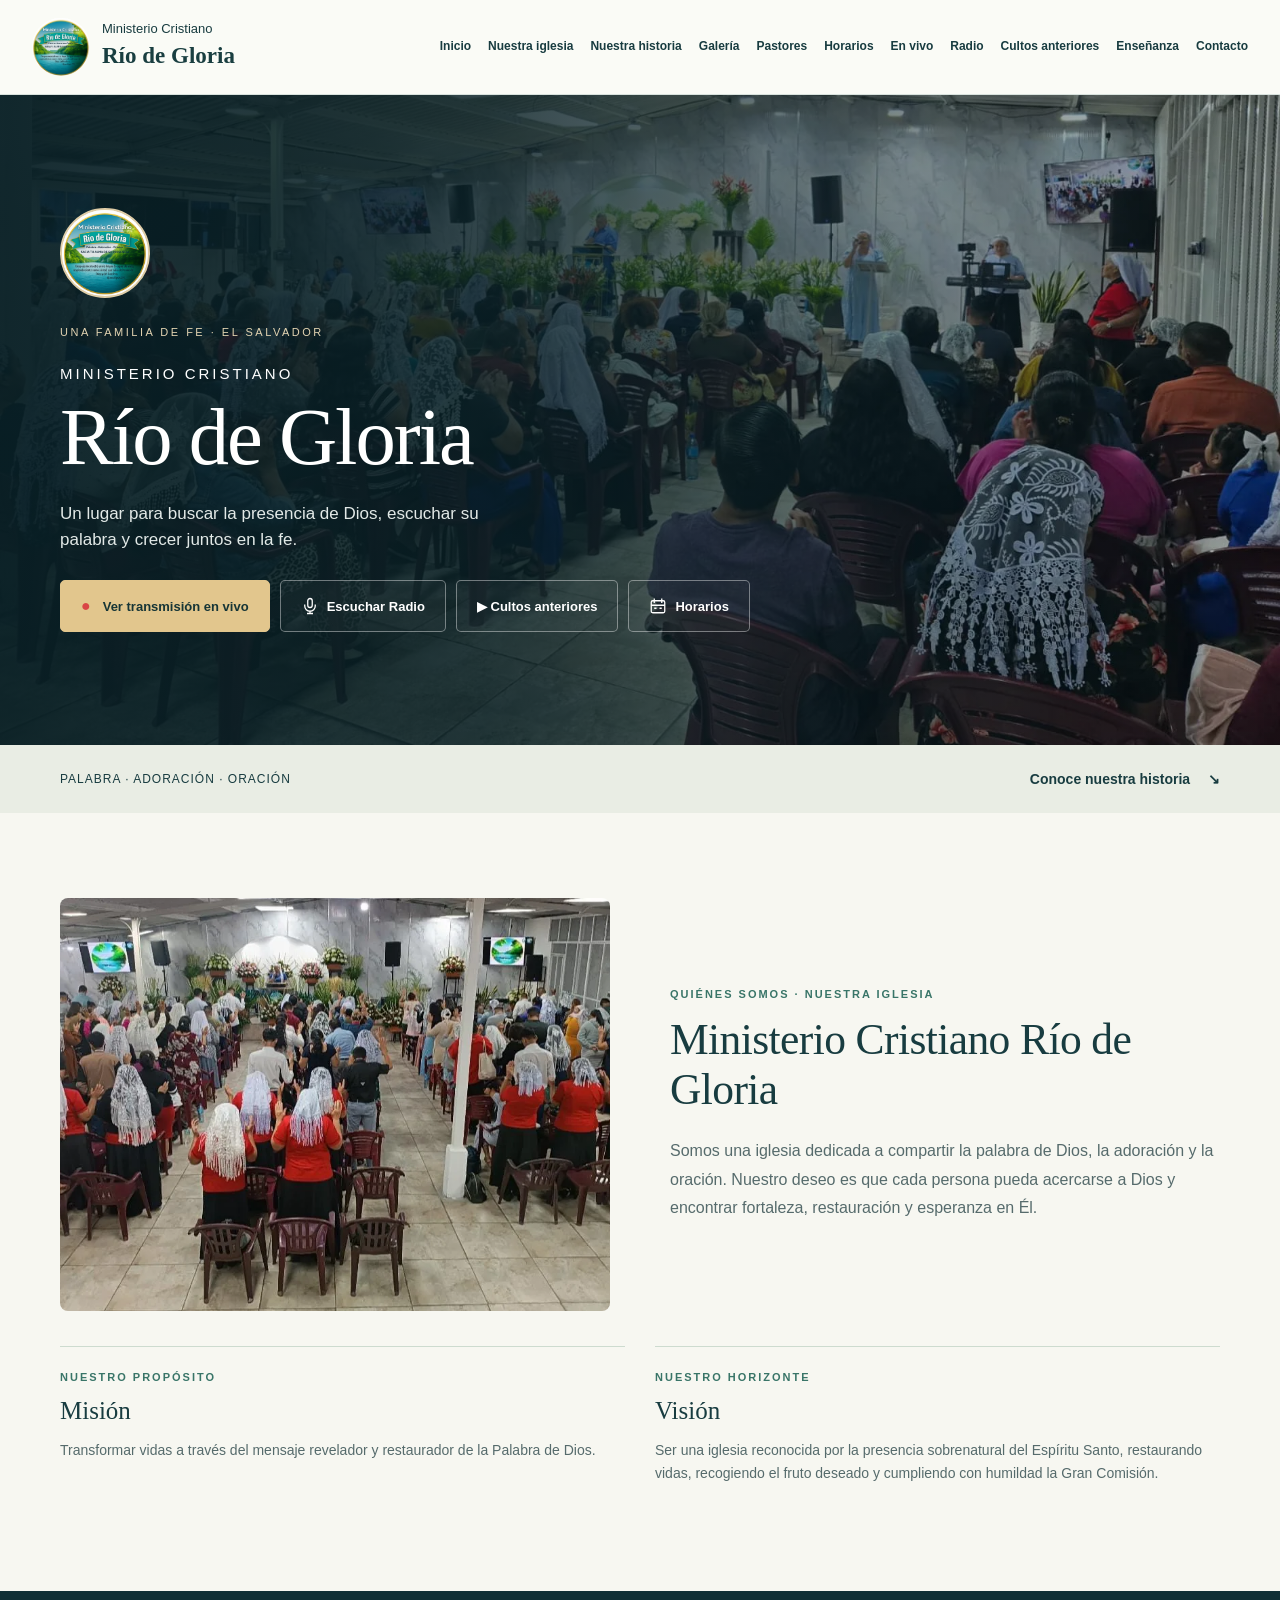
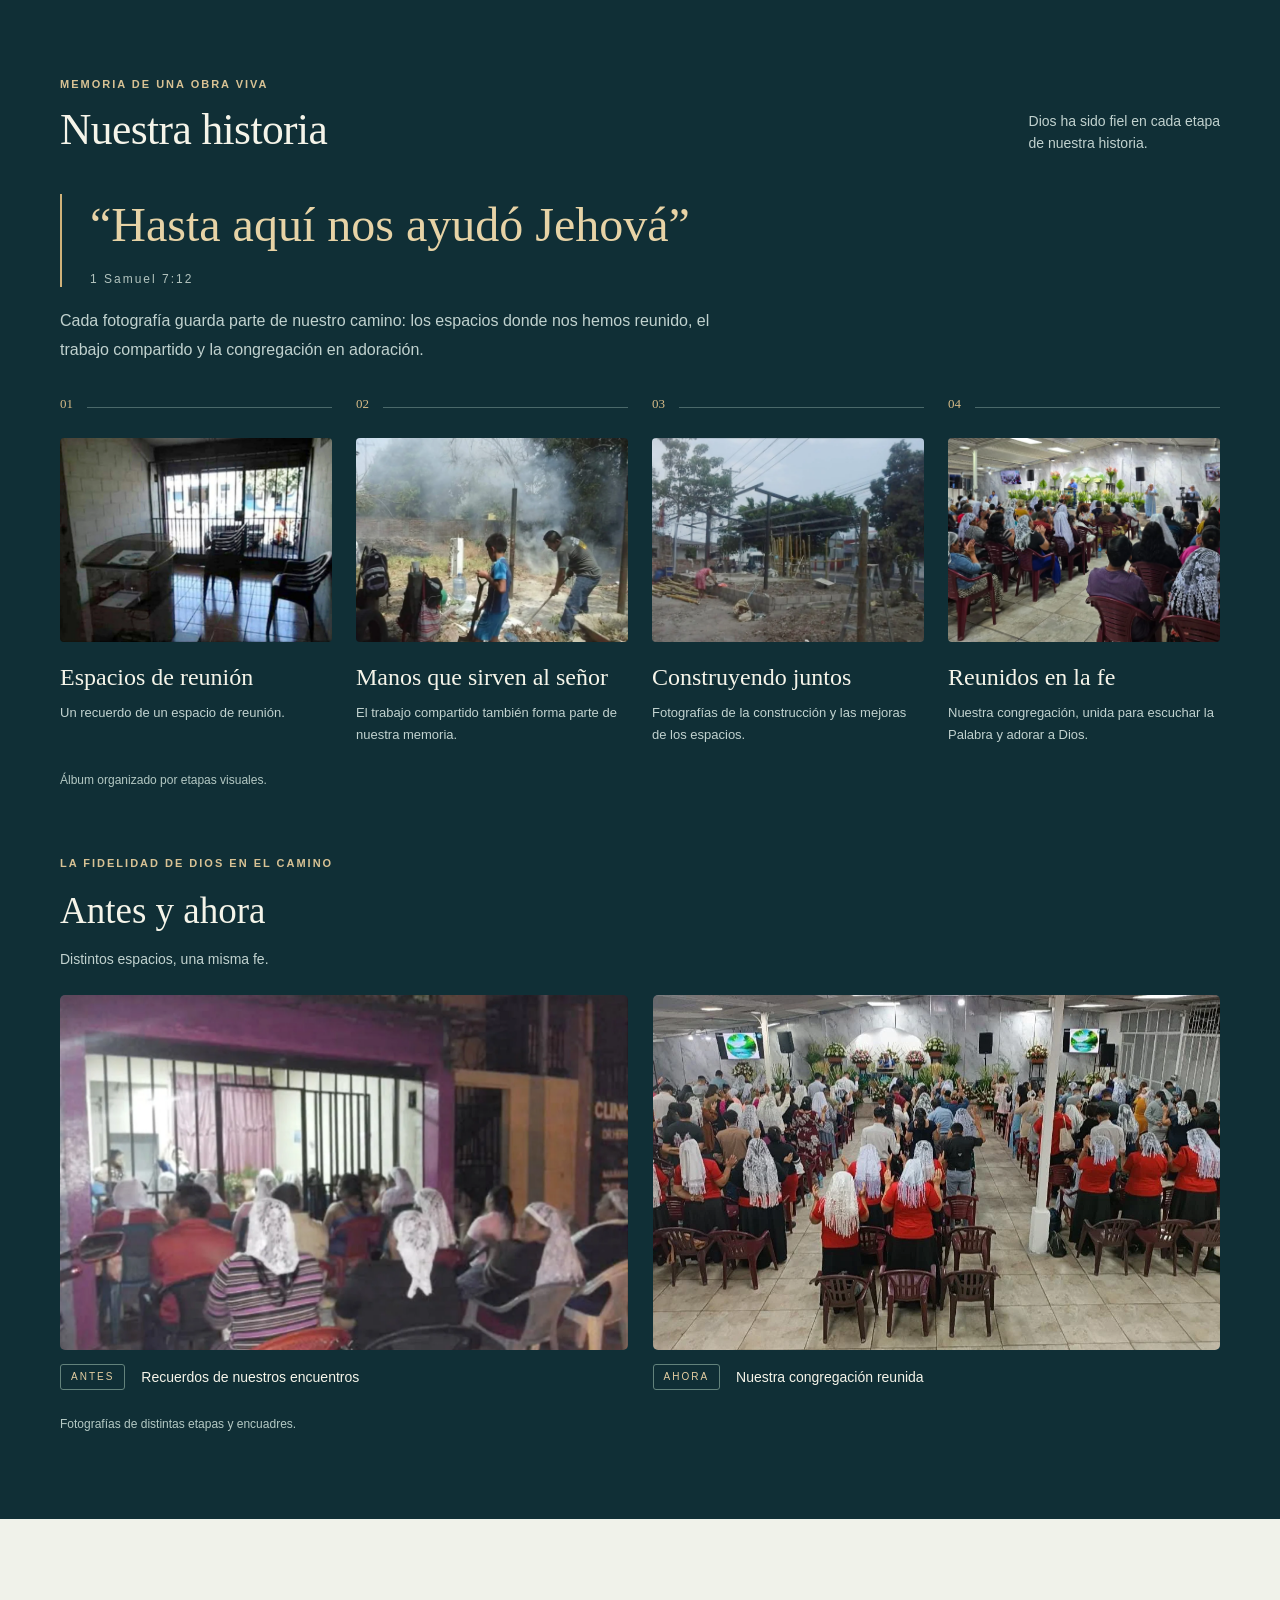
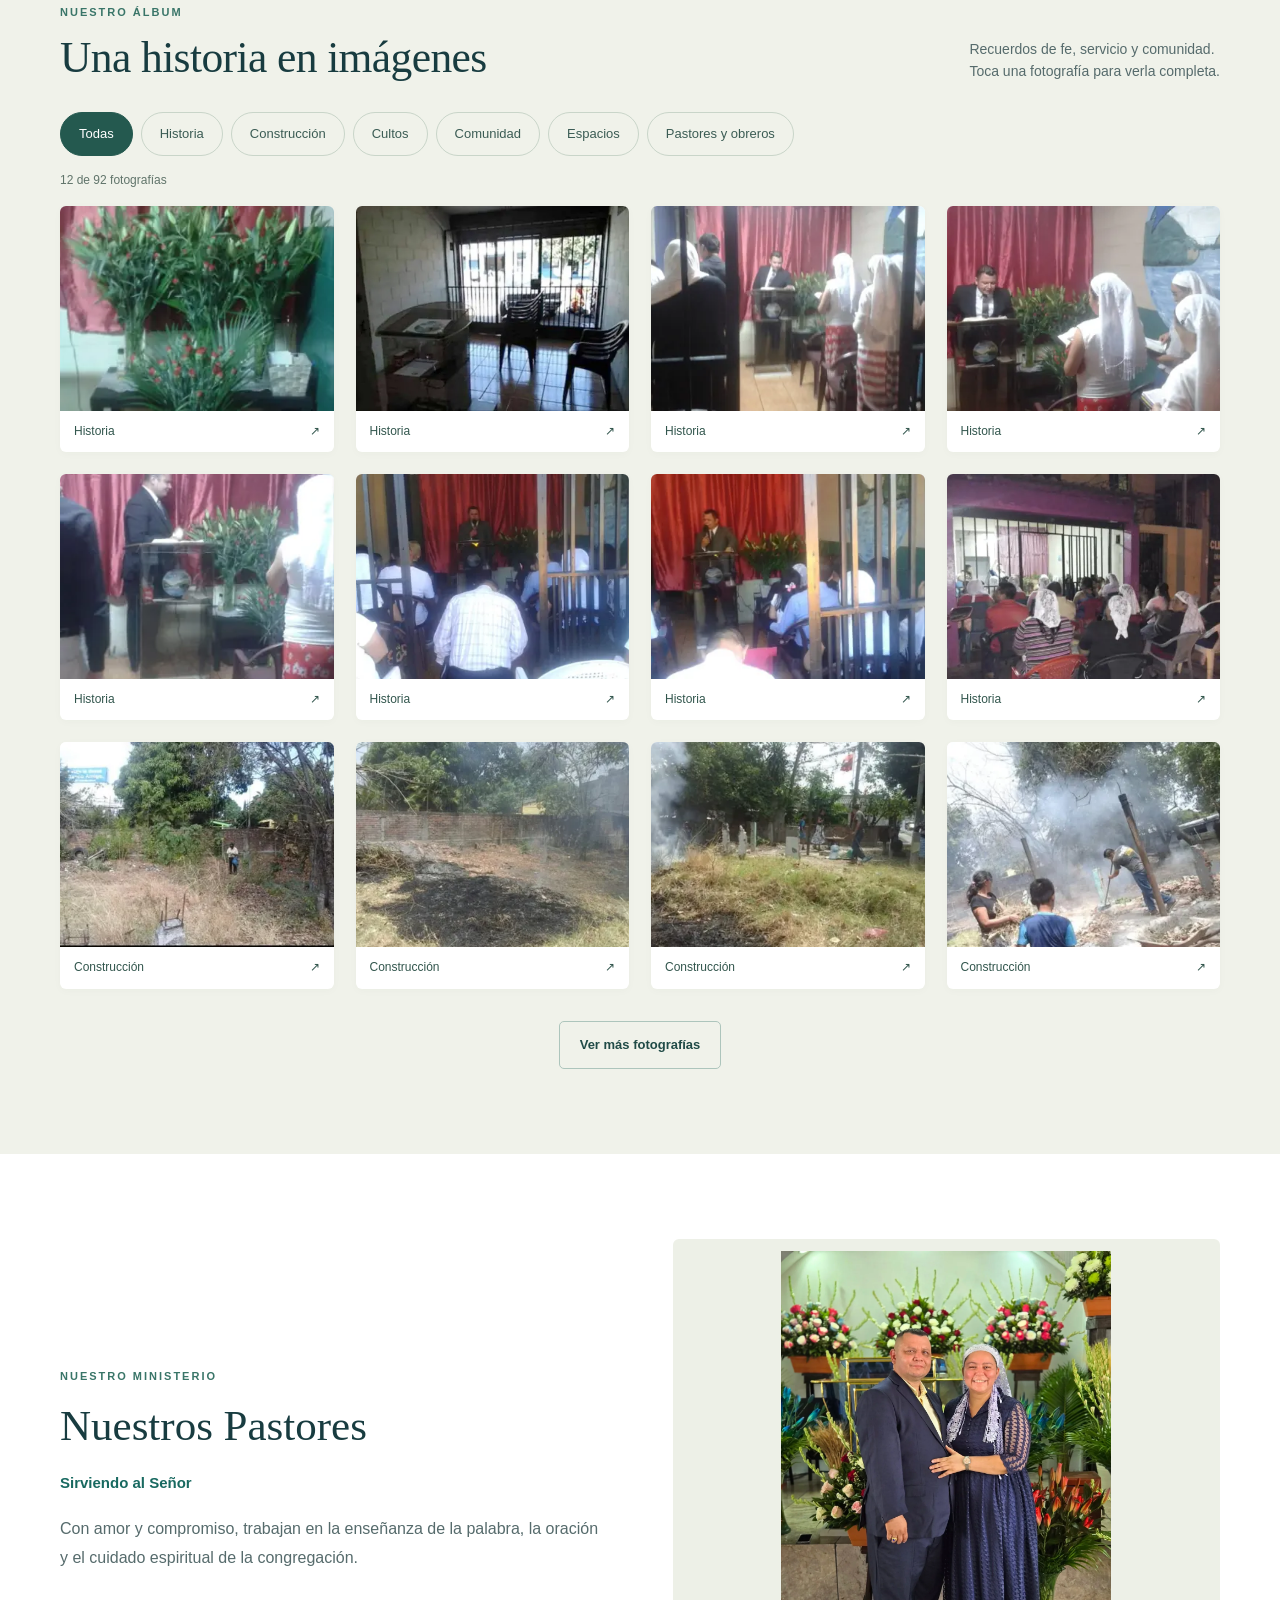
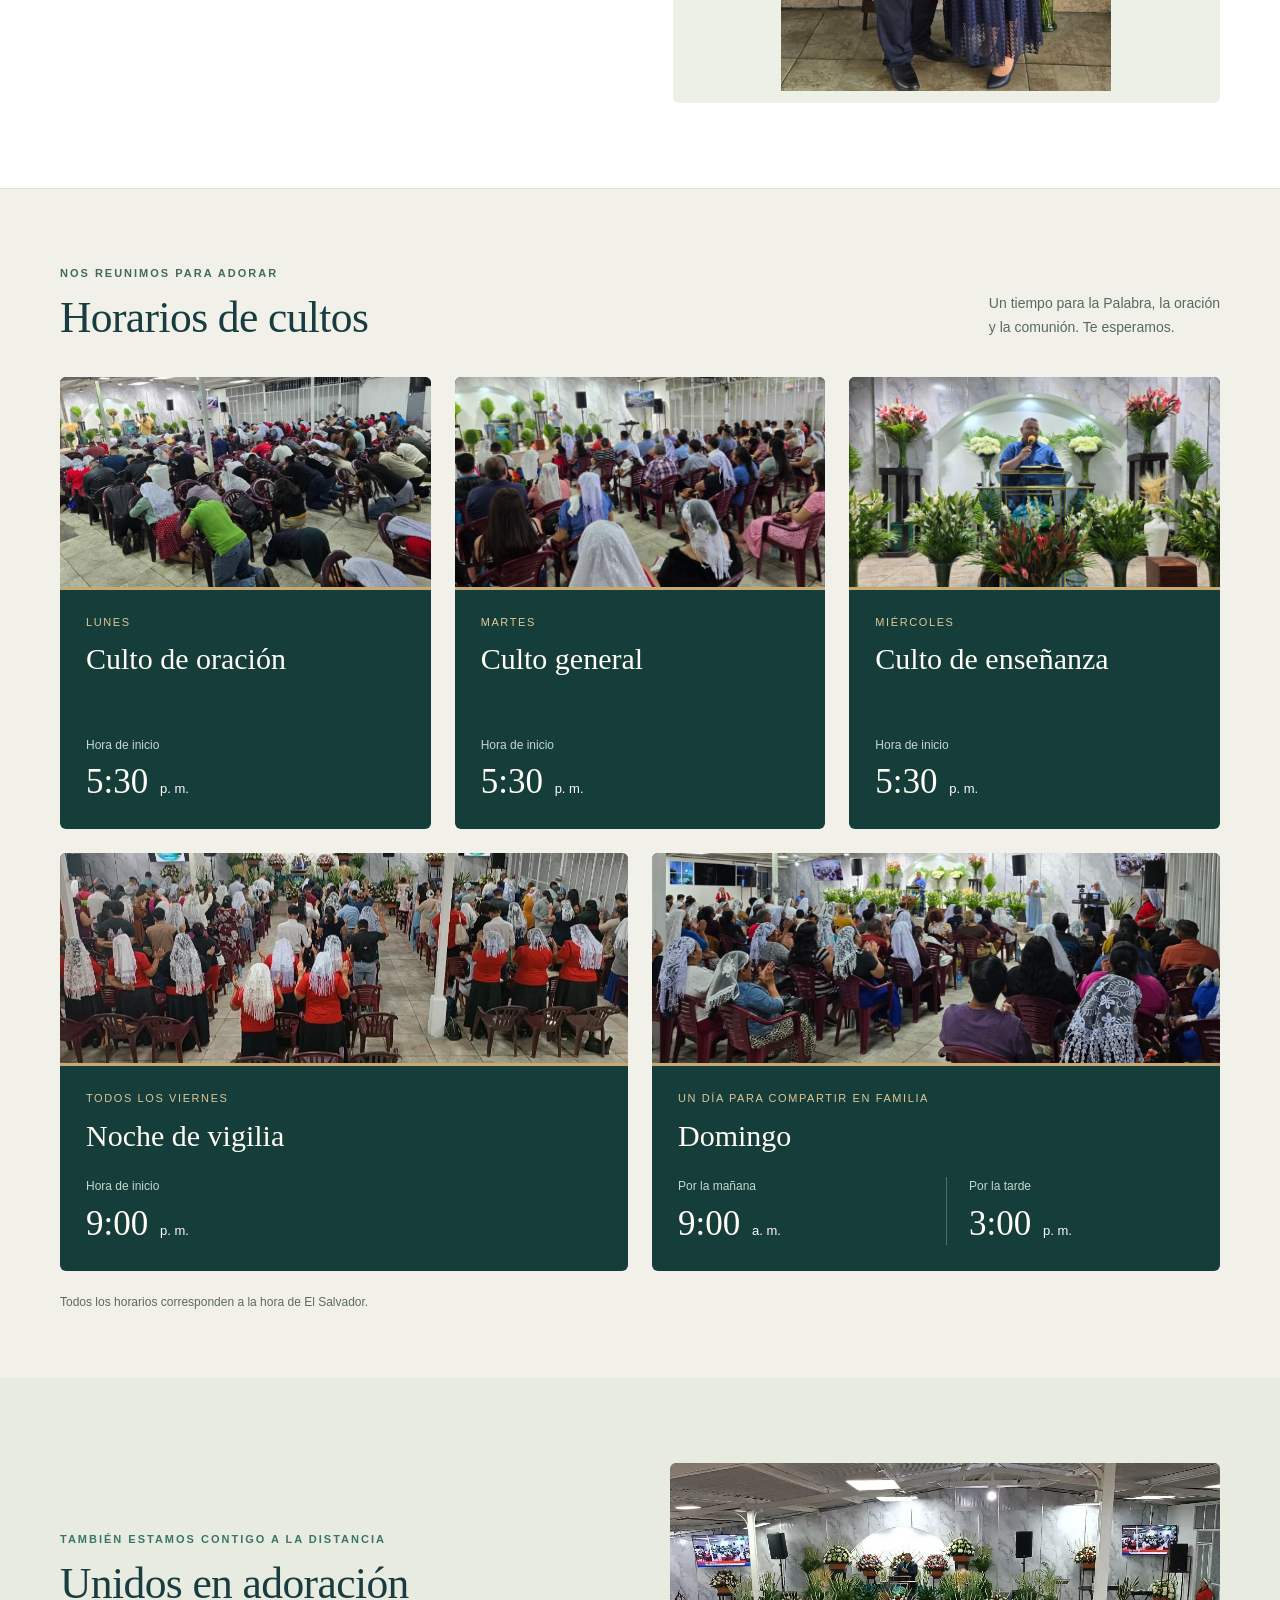
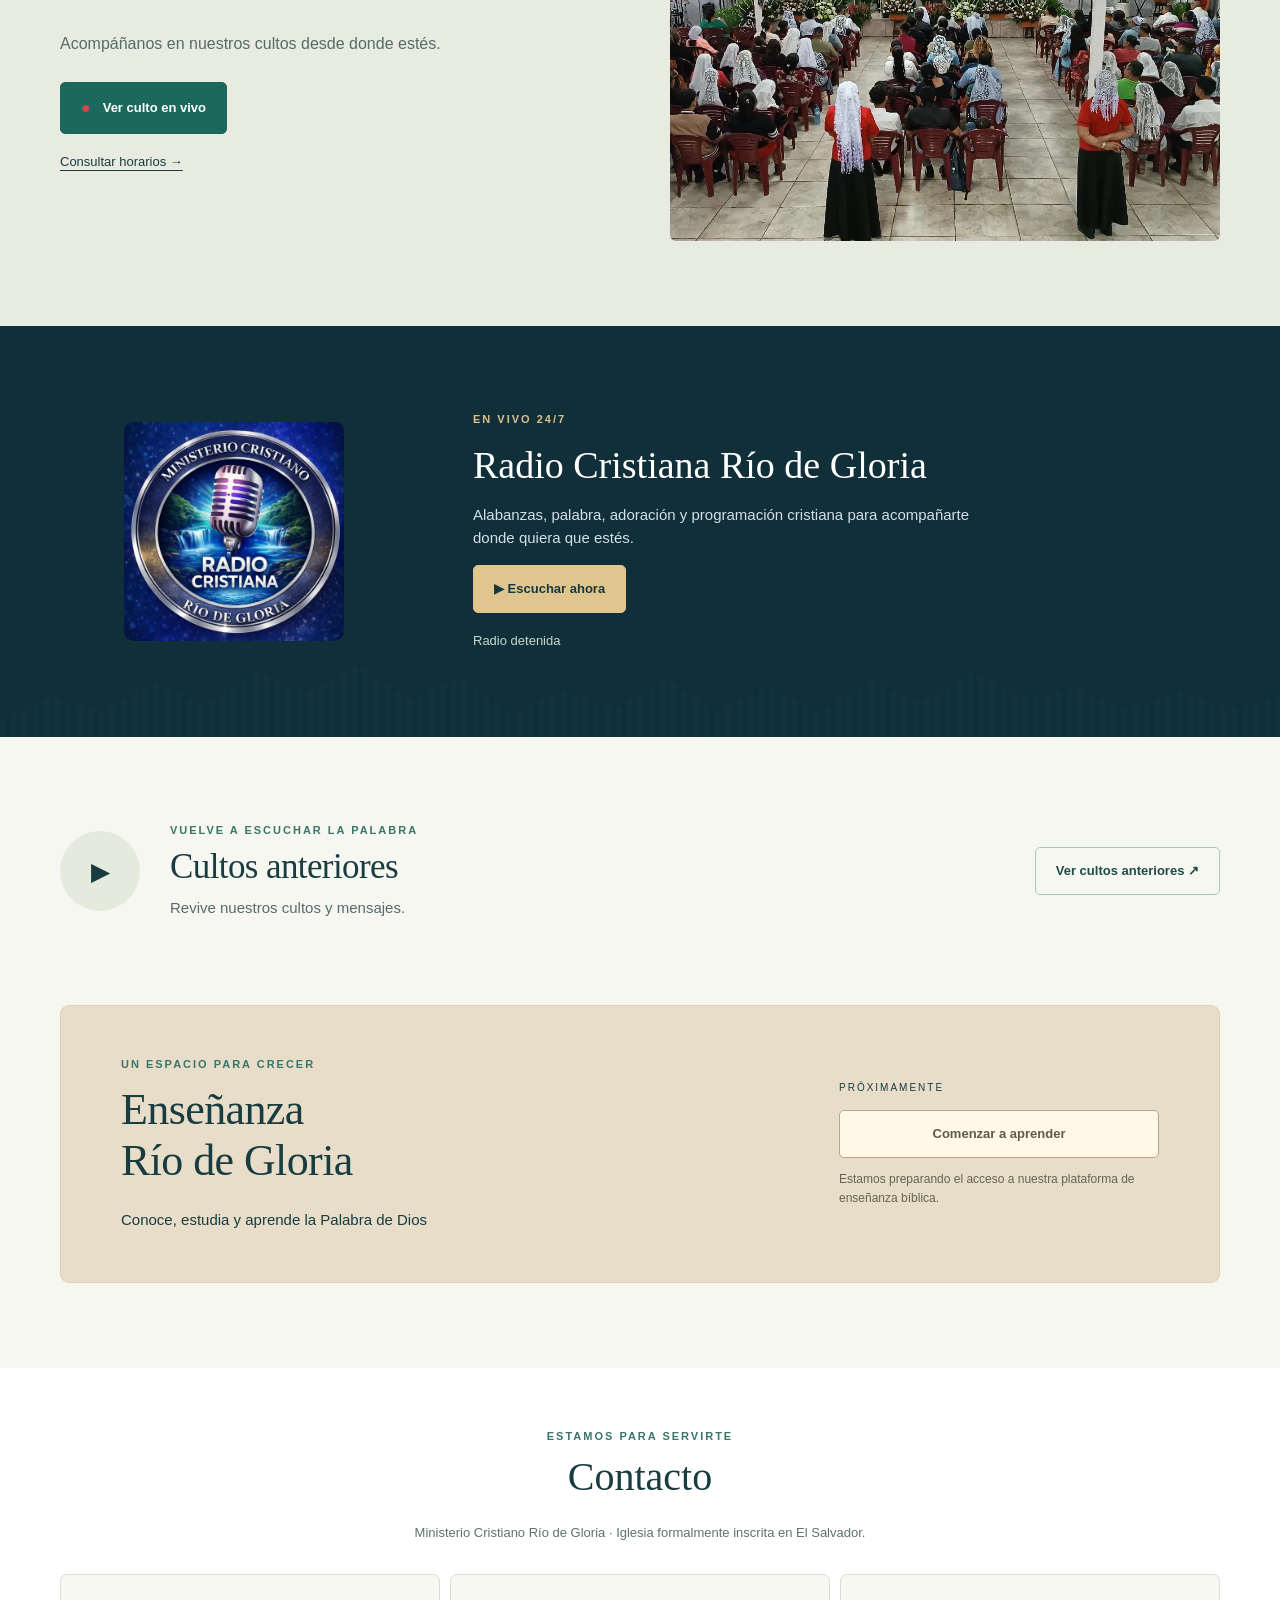
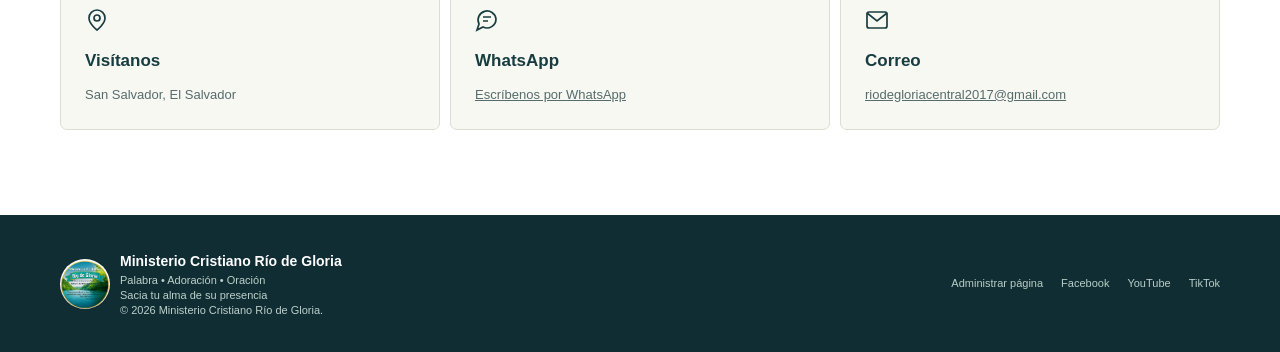
==== commit bfd16644: "Actualizar página desde el panel de administración" ====
--- a/index.html
+++ b/index.html
@@ -130,7 +130,7 @@
 <div class="container identity-grid"><article><span class="eyebrow">Nuestro propósito</span><h3>Misión</h3><p id="mission-text">Transformar vidas a través del mensaje revelador y restaurador de la Palabra de Dios.</p></article><article><span class="eyebrow">Nuestro horizonte</span><h3>Visión</h3><p id="vision-text">Ser una iglesia reconocida por la presencia sobrenatural del Espíritu Santo, restaurando vidas, recogiendo el fruto deseado y cumpliendo con humildad la Gran Comisión.</p></article></div></section>
 
 
-<section class="section history-section" id="historia"><div class="container"><span class="eyebrow"><rio-text data-label="Memoria de una obra viva" data-rio-edit="index-48">Memoria de una obra viva</rio-text></span><div class="section-heading"><h2 class="title"><rio-text data-label="Nuestra historia" data-rio-edit="index-49">Nuestra historia</rio-text></h2><p class="text-muted"><rio-text data-label="Dios ha sido fiel en cada etapa" data-rio-edit="index-50">Dios ha sido fiel en cada etapa</rio-text><br><rio-text data-label="de nuestra historia." data-rio-edit="index-51">de nuestra historia.</rio-text></p></div><blockquote><rio-text data-label="“Hasta aquí nos ayudó Jehová”" data-rio-edit="index-52">“Hasta aquí nos ayudó Jehová”</rio-text><cite><rio-text data-label="1 Samuel 7:12" data-rio-edit="index-53">1 Samuel 7:12</rio-text></cite></blockquote><p class="history-intro"><rio-text data-label="Cada fotografía guarda parte de nuestro camino: los espacios dond" data-rio-edit="index-54">Cada fotografía guarda parte de nuestro camino: los espacios donde nos hemos reunido, el trabajo compartido y la congregación en adoración.</rio-text></p><div class="timeline"><article class="timeline-card"><span class="step-number"><rio-text data-label="01" data-rio-edit="index-55">01</rio-text></span><img class="" src="assets/fotos/1000310630.webp" alt="Espacio de reunión " loading="lazy" decoding="async" data-rio-edit="index-76" data-rio-custom="true"><h3><rio-text data-label="Espacios de reunión" data-rio-edit="index-56">Espacios de reunión</rio-text></h3><p><rio-text data-label="Un recuerdo de un espacio de reunión con el púlpito y las sillas." data-rio-edit="index-57" data-rio-custom="true">Un recuerdo de un espacio de reunión.</rio-text></p></article><article class="timeline-card"><span class="step-number"><rio-text data-label="02" data-rio-edit="index-58">02</rio-text></span><img class="" src="assets/fotos/1000310637.webp" alt="Hermanos en Cristo ,realizando trabajos de limpieza en el terreno" loading="lazy" decoding="async" data-rio-edit="index-77" data-rio-custom="true"><h3><rio-text data-label="Manos que sirven" data-rio-edit="index-59" data-rio-custom="true">Manos que sirven al señor</rio-text></h3><p><rio-text data-label="El trabajo compartido también forma parte de nuestra memoria." data-rio-edit="index-60">El trabajo compartido también forma parte de nuestra memoria.</rio-text></p></article><article class="timeline-card"><span class="step-number"><rio-text data-label="03" data-rio-edit="index-61">03</rio-text></span><img class="" src="assets/fotos/1000310625.webp" alt="Estructura del techo " loading="lazy" decoding="async" data-rio-edit="index-78" data-rio-custom="true"><h3><rio-text data-label="Construyendo juntos" data-rio-edit="index-62">Construyendo juntos</rio-text></h3><p><rio-text data-label="Fotografías de la construcción y las mejoras de los espacios." data-rio-edit="index-63">Fotografías de la construcción y las mejoras de los espacios.</rio-text></p></article><article class="timeline-card"><span class="step-number"><rio-text data-label="04" data-rio-edit="index-64">04</rio-text></span><img class="" src="assets/fotos/iglesia-4.webp" alt="Vista de la congregación durante un culto" loading="lazy" decoding="async" data-rio-edit="index-79"><h3><rio-text data-label="Reunidos en la fe" data-rio-edit="index-65">Reunidos en la fe</rio-text></h3><p><rio-text data-label="Nuestra congregación, unida para escuchar la Palabra y adorar a D" data-rio-edit="index-66">Nuestra congregación, unida para escuchar la Palabra y adorar a Dios.</rio-text></p></article></div><p class="editorial-note"><rio-text data-label="Álbum organizado por etapas visuales. Las fechas y los relatos de" data-rio-edit="index-67">Álbum organizado por etapas visuales. Las fechas y los relatos de cada etapa están pendientes de documentar.</rio-text></p><div class="comparison-heading"><span class="eyebrow"><rio-text data-label="La fidelidad de Dios en el camino" data-rio-edit="index-68">La fidelidad de Dios en el camino</rio-text></span><h3><rio-text data-label="Antes y ahora" data-rio-edit="index-69">Antes y ahora</rio-text></h3><p><rio-text data-label="Distintos espacios, una misma fe." data-rio-edit="index-70">Distintos espacios, una misma fe.</rio-text></p></div><div class="comparison-grid"><figure><img class="" src="assets/fotos/1000310690.webp" alt="Congregación reunida frente a un espacio pequeño " loading="lazy" decoding="async" data-rio-edit="index-80" data-rio-custom="true"><figcaption><span><rio-text data-label="ANTES" data-rio-edit="index-71">ANTES</rio-text></span><rio-text data-label="Recuerdos de nuestros encuentros" data-rio-edit="index-72">Recuerdos de nuestros encuentros</rio-text></figcaption></figure><figure><img class="" src="assets/fotos/subida-17710874-2f2c-4ec0-8a1d-13cd08ee8ecd.webp" alt="Vista amplia del templo con la congregación reunida" loading="lazy" decoding="async" data-rio-edit="index-81" data-rio-custom="true"><figcaption><span><rio-text data-label="AHORA" data-rio-edit="index-73">AHORA</rio-text></span><rio-text data-label="Nuestra congregación reunida" data-rio-edit="index-74">Nuestra congregación reunida</rio-text></figcaption></figure></div><p class="editorial-note"><rio-text data-label="Fotografías de distintas etapas y encuadres; fechas por confirmar" data-rio-edit="index-75" data-rio-custom="true">Fotografías de distintas etapas y encuadres.</rio-text></p></div></section><section class="section" id="galeria"><div class="container"><div class="section-heading"><div><span class="eyebrow"><rio-text data-label="Nuestro álbum" data-rio-edit="index-82">Nuestro álbum</rio-text></span><h2 class="title"><rio-text data-label="Una historia en imágenes" data-rio-edit="index-83">Una historia en imágenes</rio-text></h2></div><p class="text-muted"><rio-text data-label="Recuerdos de fe, servicio y comunidad." data-rio-edit="index-84">Recuerdos de fe, servicio y comunidad.</rio-text><br><rio-text data-label="Toca una fotografía para verla completa." data-rio-edit="index-85">Toca una fotografía para verla completa.</rio-text></p></div><div class="gallery-filters" role="group" aria-label="Filtrar fotografías"><button type="button" data-filter="Todas" aria-pressed="true">Todas</button><button type="button" data-filter="Historia" aria-pressed="false">Historia</button><button type="button" data-filter="Construcción" aria-pressed="false">Construcción</button><button type="button" data-filter="Cultos" aria-pressed="false">Cultos</button><button type="button" data-filter="Comunidad" aria-pressed="false">Comunidad</button><button type="button" data-filter="Espacios" aria-pressed="false">Espacios</button><button type="button" data-filter="Pastores y obreros" aria-pressed="false">Pastores y obreros</button></div><p id="gallery-count" class="gallery-count" aria-live="polite"></p><div class="gallery-grid"><button class="photo-card" type="button" data-category="Historia" data-full="assets/fotos/1000310650.webp" data-caption="Recuerdos de nuestros espacios y reuniones" aria-label="Ampliar: Recuerdos de nuestros espacios y reuniones (1)"><img src="assets/fotos/1000310650-mini.webp" width="950" height="1536" alt="Recuerdos de nuestros espacios y reuniones" loading="lazy" decoding="async"><span>Historia <span aria-hidden="true">↗</span></span></button><button class="photo-card" type="button" data-category="Historia" data-full="assets/fotos/1000310630.webp" data-caption="Recuerdos de nuestros espacios y reuniones" aria-label="Ampliar: Recuerdos de nuestros espacios y reuniones (2)"><img src="assets/fotos/1000310630-mini.webp" width="1536" height="1134" alt="Recuerdos de nuestros espacios y reuniones" loading="lazy" decoding="async"><span>Historia <span aria-hidden="true">↗</span></span></button><button class="photo-card" type="button" data-category="Historia" data-full="assets/fotos/1000310651.webp" data-caption="Recuerdos de nuestros espacios y reuniones" aria-label="Ampliar: Recuerdos de nuestros espacios y reuniones (3)"><img src="assets/fotos/1000310651-mini.webp" width="1536" height="895" alt="Recuerdos de nuestros espacios y reuniones" loading="lazy" decoding="async"><span>Historia <span aria-hidden="true">↗</span></span></button><button class="photo-card" type="button" data-category="Historia" data-full="assets/fotos/1000310653.webp" data-caption="Recuerdos de nuestros espacios y reuniones" aria-label="Ampliar: Recuerdos de nuestros espacios y reuniones (4)"><img src="assets/fotos/1000310653-mini.webp" width="1536" height="896" alt="Recuerdos de nuestros espacios y reuniones" loading="lazy" decoding="async"><span>Historia <span aria-hidden="true">↗</span></span></button><button class="photo-card" type="button" data-category="Historia" data-full="assets/fotos/1000310652.webp" data-caption="Recuerdos de nuestros espacios y reuniones" aria-label="Ampliar: Recuerdos de nuestros espacios y reuniones (5)"><img src="assets/fotos/1000310652-mini.webp" width="931" height="1536" alt="Recuerdos de nuestros espacios y reuniones" loading="lazy" decoding="async"><span>Historia <span aria-hidden="true">↗</span></span></button><button class="photo-card" type="button" data-category="Historia" data-full="assets/fotos/1000310655.webp" data-caption="Recuerdos de nuestros espacios y reuniones" aria-label="Ampliar: Recuerdos de nuestros espacios y reuniones (6)"><img src="assets/fotos/1000310655-mini.webp" width="1536" height="900" alt="Recuerdos de nuestros espacios y reuniones" loading="lazy" decoding="async"><span>Historia <span aria-hidden="true">↗</span></span></button><button class="photo-card" type="button" data-category="Historia" data-full="assets/fotos/1000310657.webp" data-caption="Recuerdos de nuestros espacios y reuniones" aria-label="Ampliar: Recuerdos de nuestros espacios y reuniones (7)"><img src="assets/fotos/1000310657-mini.webp" width="1536" height="865" alt="Recuerdos de nuestros espacios y reuniones" loading="lazy" decoding="async"><span>Historia <span aria-hidden="true">↗</span></span></button><button class="photo-card" type="button" data-category="Historia" data-full="assets/fotos/1000310690.webp" data-caption="Recuerdos de nuestros espacios y reuniones" aria-label="Ampliar: Recuerdos de nuestros espacios y reuniones (8)"><img src="assets/fotos/1000310690-mini.webp" width="1536" height="1099" alt="Recuerdos de nuestros espacios y reuniones" loading="lazy" decoding="async"><span>Historia <span aria-hidden="true">↗</span></span></button><button class="photo-card" type="button" data-category="Construcción" data-full="assets/fotos/1000310638.webp" data-caption="Trabajos y preparación de los espacios" aria-label="Ampliar: Trabajos y preparación de los espacios (9)"><img src="assets/fotos/1000310638-mini.webp" width="1536" height="916" alt="Trabajos y preparación de los espacios" loading="lazy" decoding="async"><span>Construcción <span aria-hidden="true">↗</span></span></button><button class="photo-card" type="button" data-category="Construcción" data-full="assets/fotos/1000310639.webp" data-caption="Trabajos y preparación de los espacios" aria-label="Ampliar: Trabajos y preparación de los espacios (10)"><img src="assets/fotos/1000310639-mini.webp" width="1536" height="887" alt="Trabajos y preparación de los espacios" loading="lazy" decoding="async"><span>Construcción <span aria-hidden="true">↗</span></span></button><button class="photo-card" type="button" data-category="Construcción" data-full="assets/fotos/1000310640.webp" data-caption="Trabajos y preparación de los espacios" aria-label="Ampliar: Trabajos y preparación de los espacios (11)"><img src="assets/fotos/1000310640-mini.webp" width="1536" height="897" alt="Trabajos y preparación de los espacios" loading="lazy" decoding="async"><span>Construcción <span aria-hidden="true">↗</span></span></button><button class="photo-card" type="button" data-category="Construcción" data-full="assets/fotos/1000310641.webp" data-caption="Trabajos y preparación de los espacios" aria-label="Ampliar: Trabajos y preparación de los espacios (12)"><img src="assets/fotos/1000310641-mini.webp" width="1536" height="906" alt="Trabajos y preparación de los espacios" loading="lazy" decoding="async"><span>Construcción <span aria-hidden="true">↗</span></span></button><button class="photo-card" type="button" data-category="Construcción" data-full="assets/fotos/1000310642.webp" data-caption="Trabajos y preparación de los espacios" aria-label="Ampliar: Trabajos y preparación de los espacios (13)"><img src="assets/fotos/1000310642-mini.webp" width="1536" height="899" alt="Trabajos y preparación de los espacios" loading="lazy" decoding="async"><span>Construcción <span aria-hidden="true">↗</span></span></button><button class="photo-card" type="button" data-category="Construcción" data-full="assets/fotos/1000310686.webp" data-caption="Trabajos y preparación de los espacios" aria-label="Ampliar: Trabajos y preparación de los espacios (14)"><img src="assets/fotos/1000310686-mini.webp" width="1536" height="873" alt="Trabajos y preparación de los espacios" loading="lazy" decoding="async"><span>Construcción <span aria-hidden="true">↗</span></span></button><button class="photo-card" type="button" data-category="Construcción" data-full="assets/fotos/1000310687.webp" data-caption="Trabajos y preparación de los espacios" aria-label="Ampliar: Trabajos y preparación de los espacios (15)"><img src="assets/fotos/1000310687-mini.webp" width="1536" height="914" alt="Trabajos y preparación de los espacios" loading="lazy" decoding="async"><span>Construcción <span aria-hidden="true">↗</span></span></button><button class="photo-card" type="button" data-category="Construcción" data-full="assets/fotos/1000310688.webp" data-caption="Trabajos y preparación de los espacios" aria-label="Ampliar: Trabajos y preparación de los espacios (16)"><img src="assets/fotos/1000310688-mini.webp" width="1536" height="905" alt="Trabajos y preparación de los espacios" loading="lazy" decoding="async"><span>Construcción <span aria-hidden="true">↗</span></span></button><button class="photo-card" type="button" data-category="Construcción" data-full="assets/fotos/1000310637.webp" data-caption="Trabajos y preparación de los espacios" aria-label="Ampliar: Trabajos y preparación de los espacios (17)"><img src="assets/fotos/1000310637-mini.webp" width="1536" height="902" alt="Trabajos y preparación de los espacios" loading="lazy" decoding="async"><span>Construcción <span aria-hidden="true">↗</span></span></button><button class="photo-card" type="button" data-category="Construcción" data-full="assets/fotos/1000310624.webp" data-caption="Trabajos y preparación de los espacios" aria-label="Ampliar: Trabajos y preparación de los espacios (18)"><img src="assets/fotos/1000310624-mini.webp" width="1536" height="920" alt="Trabajos y preparación de los espacios" loading="lazy" decoding="async"><span>Construcción <span aria-hidden="true">↗</span></span></button><button class="photo-card" type="button" data-category="Construcción" data-full="assets/fotos/1000310623.webp" data-caption="Trabajos y preparación de los espacios" aria-label="Ampliar: Trabajos y preparación de los espacios (19)"><img src="assets/fotos/1000310623-mini.webp" width="1536" height="987" alt="Trabajos y preparación de los espacios" loading="lazy" decoding="async"><span>Construcción <span aria-hidden="true">↗</span></span></button><button class="photo-card" type="button" data-category="Construcción" data-full="assets/fotos/1000310636.webp" data-caption="Trabajos y preparación de los espacios" aria-label="Ampliar: Trabajos y preparación de los espacios (20)"><img src="assets/fotos/1000310636-mini.webp" width="1536" height="899" alt="Trabajos y preparación de los espacios" loading="lazy" decoding="async"><span>Construcción <span aria-hidden="true">↗</span></span></button><button class="photo-card" type="button" data-category="Construcción" data-full="assets/fotos/1000310452.webp" data-caption="Trabajos y preparación de los espacios" aria-label="Ampliar: Trabajos y preparación de los espacios (21)"><img src="assets/fotos/1000310452-mini.webp" width="1536" height="935" alt="Trabajos y preparación de los espacios" loading="lazy" decoding="async"><span>Construcción <span aria-hidden="true">↗</span></span></button><button class="photo-card" type="button" data-category="Construcción" data-full="assets/fotos/1000310453.webp" data-caption="Trabajos y preparación de los espacios" aria-label="Ampliar: Trabajos y preparación de los espacios (22)"><img src="assets/fotos/1000310453-mini.webp" width="1536" height="895" alt="Trabajos y preparación de los espacios" loading="lazy" decoding="async"><span>Construcción <span aria-hidden="true">↗</span></span></button><button class="photo-card" type="button" data-category="Construcción" data-full="assets/fotos/1000310454.webp" data-caption="Trabajos y preparación de los espacios" aria-label="Ampliar: Trabajos y preparación de los espacios (23)"><img src="assets/fotos/1000310454-mini.webp" width="1536" height="902" alt="Trabajos y preparación de los espacios" loading="lazy" decoding="async"><span>Construcción <span aria-hidden="true">↗</span></span></button><button class="photo-card" type="button" data-category="Construcción" data-full="assets/fotos/1000310625.webp" data-caption="Trabajos y preparación de los espacios" aria-label="Ampliar: Trabajos y preparación de los espacios (24)"><img src="assets/fotos/1000310625-mini.webp" width="1536" height="899" alt="Trabajos y preparación de los espacios" loading="lazy" decoding="async"><span>Construcción <span aria-hidden="true">↗</span></span></button><button class="photo-card" type="button" data-category="Construcción" data-full="assets/fotos/1000310685.webp" data-caption="Trabajos y preparación de los espacios" aria-label="Ampliar: Trabajos y preparación de los espacios (25)"><img src="assets/fotos/1000310685-mini.webp" width="928" height="1536" alt="Trabajos y preparación de los espacios" loading="lazy" decoding="async"><span>Construcción <span aria-hidden="true">↗</span></span></button><button class="photo-card" type="button" data-category="Construcción" data-full="assets/fotos/1000310455.webp" data-caption="Trabajos y preparación de los espacios" aria-label="Ampliar: Trabajos y preparación de los espacios (26)"><img src="assets/fotos/1000310455-mini.webp" width="1536" height="822" alt="Trabajos y preparación de los espacios" loading="lazy" decoding="async"><span>Construcción <span aria-hidden="true">↗</span></span></button><button class="photo-card" type="button" data-category="Historia" data-full="assets/fotos/1000310684.webp" data-caption="Recuerdos de nuestros espacios y reuniones" aria-label="Ampliar: Recuerdos de nuestros espacios y reuniones (27)"><img src="assets/fotos/1000310684-mini.webp" width="1536" height="863" alt="Recuerdos de nuestros espacios y reuniones" loading="lazy" decoding="async"><span>Historia <span aria-hidden="true">↗</span></span></button><button class="photo-card" type="button" data-category="Historia" data-full="assets/fotos/1000310628.webp" data-caption="Recuerdos de nuestros espacios y reuniones" aria-label="Ampliar: Recuerdos de nuestros espacios y reuniones (28)"><img src="assets/fotos/1000310628-mini.webp" width="1536" height="836" alt="Recuerdos de nuestros espacios y reuniones" loading="lazy" decoding="async"><span>Historia <span aria-hidden="true">↗</span></span></button><button class="photo-card" type="button" data-category="Historia" data-full="assets/fotos/1000310660.webp" data-caption="Recuerdos de nuestros espacios y reuniones" aria-label="Ampliar: Recuerdos de nuestros espacios y reuniones (29)"><img src="assets/fotos/1000310660-mini.webp" width="1536" height="1116" alt="Recuerdos de nuestros espacios y reuniones" loading="lazy" decoding="async"><span>Historia <span aria-hidden="true">↗</span></span></button><button class="photo-card" type="button" data-category="Pastores y obreros" data-full="assets/fotos/1000310656.webp" data-caption="Recuerdos de nuestros espacios y reuniones" aria-label="Ampliar: Recuerdos de nuestros espacios y reuniones (30)"><img src="assets/fotos/1000310656-mini.webp" width="1173" height="1536" alt="Recuerdos de nuestros espacios y reuniones" loading="lazy" decoding="async"><span>Pastores y obreros <span aria-hidden="true">↗</span></span></button><button class="photo-card" type="button" data-category="Pastores y obreros" data-full="assets/fotos/1000310658.webp" data-caption="Recuerdos de nuestros espacios y reuniones" aria-label="Ampliar: Recuerdos de nuestros espacios y reuniones (31)"><img src="assets/fotos/1000310658-mini.webp" width="1536" height="835" alt="Recuerdos de nuestros espacios y reuniones" loading="lazy" decoding="async"><span>Pastores y obreros <span aria-hidden="true">↗</span></span></button><button class="photo-card" type="button" data-category="Construcción" data-full="assets/fotos/1000310661.webp" data-caption="Trabajos y preparación de los espacios" aria-label="Ampliar: Trabajos y preparación de los espacios (32)"><img src="assets/fotos/1000310661-mini.webp" width="1536" height="1104" alt="Trabajos y preparación de los espacios" loading="lazy" decoding="async"><span>Construcción <span aria-hidden="true">↗</span></span></button><button class="photo-card" type="button" data-category="Historia" data-full="assets/fotos/1000310663.webp" data-caption="Recuerdos de nuestros espacios y reuniones" aria-label="Ampliar: Recuerdos de nuestros espacios y reuniones (33)"><img src="assets/fotos/1000310663-mini.webp" width="1536" height="1132" alt="Recuerdos de nuestros espacios y reuniones" loading="lazy" decoding="async"><span>Historia <span aria-hidden="true">↗</span></span></button><button class="photo-card" type="button" data-category="Historia" data-full="assets/fotos/1000310664.webp" data-caption="Recuerdos de nuestros espacios y reuniones" aria-label="Ampliar: Recuerdos de nuestros espacios y reuniones (34)"><img src="assets/fotos/1000310664-mini.webp" width="1536" height="1142" alt="Recuerdos de nuestros espacios y reuniones" loading="lazy" decoding="async"><span>Historia <span aria-hidden="true">↗</span></span></button><button class="photo-card" type="button" data-category="Historia" data-full="assets/fotos/1000310665.webp" data-caption="Recuerdos de nuestros espacios y reuniones" aria-label="Ampliar: Recuerdos de nuestros espacios y reuniones (35)"><img src="assets/fotos/1000310665-mini.webp" width="1536" height="1142" alt="Recuerdos de nuestros espacios y reuniones" loading="lazy" decoding="async"><span>Historia <span aria-hidden="true">↗</span></span></button><button class="photo-card" type="button" data-category="Historia" data-full="assets/fotos/1000310662.webp" data-caption="Recuerdos de nuestros espacios y reuniones" aria-label="Ampliar: Recuerdos de nuestros espacios y reuniones (36)"><img src="assets/fotos/1000310662-mini.webp" width="1536" height="927" alt="Recuerdos de nuestros espacios y reuniones" loading="lazy" decoding="async"><span>Historia <span aria-hidden="true">↗</span></span></button><button class="photo-card" type="button" data-category="Historia" data-full="assets/fotos/1000310669.webp" data-caption="Recuerdos de nuestros espacios y reuniones" aria-label="Ampliar: Recuerdos de nuestros espacios y reuniones (37)"><img src="assets/fotos/1000310669-mini.webp" width="1536" height="790" alt="Recuerdos de nuestros espacios y reuniones" loading="lazy" decoding="async"><span>Historia <span aria-hidden="true">↗</span></span></button><button class="photo-card" type="button" data-category="Historia" data-full="assets/fotos/1000310683.webp" data-caption="Momentos compartidos en Río de Gloria" aria-label="Ampliar: Momentos compartidos en Río de Gloria (38)"><img src="assets/fotos/1000310683-mini.webp" width="1119" height="1536" alt="Momentos compartidos en Río de Gloria" loading="lazy" decoding="async"><span>Historia <span aria-hidden="true">↗</span></span></button><button class="photo-card" type="button" data-category="Pastores y obreros" data-full="assets/fotos/1000310682.webp" data-caption="Momentos compartidos en Río de Gloria" aria-label="Ampliar: Momentos compartidos en Río de Gloria (39)"><img src="assets/fotos/1000310682-mini.webp" width="1180" height="1536" alt="Momentos compartidos en Río de Gloria" loading="lazy" decoding="async"><span>Pastores y obreros <span aria-hidden="true">↗</span></span></button><button class="photo-card" type="button" data-category="Pastores y obreros" data-full="assets/fotos/1000310672.webp" data-caption="Momentos compartidos en Río de Gloria" aria-label="Ampliar: Momentos compartidos en Río de Gloria (40)"><img src="assets/fotos/1000310672-mini.webp" width="1258" height="1536" alt="Momentos compartidos en Río de Gloria" loading="lazy" decoding="async"><span>Pastores y obreros <span aria-hidden="true">↗</span></span></button><button class="photo-card" type="button" data-category="Construcción" data-full="assets/fotos/1000310679.webp" data-caption="Trabajos y preparación de los espacios" aria-label="Ampliar: Trabajos y preparación de los espacios (41)"><img src="assets/fotos/1000310679-mini.webp" width="1536" height="731" alt="Trabajos y preparación de los espacios" loading="lazy" decoding="async"><span>Construcción <span aria-hidden="true">↗</span></span></button><button class="photo-card" type="button" data-category="Construcción" data-full="assets/fotos/1000310681.webp" data-caption="Trabajos y preparación de los espacios" aria-label="Ampliar: Trabajos y preparación de los espacios (42)"><img src="assets/fotos/1000310681-mini.webp" width="1536" height="694" alt="Trabajos y preparación de los espacios" loading="lazy" decoding="async"><span>Construcción <span aria-hidden="true">↗</span></span></button><button class="photo-card" type="button" data-category="Construcción" data-full="assets/fotos/1000310678.webp" data-caption="Trabajos y preparación de los espacios" aria-label="Ampliar: Trabajos y preparación de los espacios (43)"><img src="assets/fotos/1000310678-mini.webp" width="1536" height="734" alt="Trabajos y preparación de los espacios" loading="lazy" decoding="async"><span>Construcción <span aria-hidden="true">↗</span></span></button><button class="photo-card" type="button" data-category="Construcción" data-full="assets/fotos/1000310680.webp" data-caption="Trabajos y preparación de los espacios" aria-label="Ampliar: Trabajos y preparación de los espacios (44)"><img src="assets/fotos/1000310680-mini.webp" width="1536" height="596" alt="Trabajos y preparación de los espacios" loading="lazy" decoding="async"><span>Construcción <span aria-hidden="true">↗</span></span></button><button class="photo-card" type="button" data-category="Pastores y obreros" data-full="assets/fotos/1000310671.webp" data-caption="Momentos compartidos en Río de Gloria" aria-label="Ampliar: Momentos compartidos en Río de Gloria (45)"><img src="assets/fotos/1000310671-mini.webp" width="912" height="1536" alt="Momentos compartidos en Río de Gloria" loading="lazy" decoding="async"><span>Pastores y obreros <span aria-hidden="true">↗</span></span></button><button class="photo-card" type="button" data-category="Historia" data-full="assets/fotos/1000310666.webp" data-caption="Recuerdos de nuestros espacios y reuniones" aria-label="Ampliar: Recuerdos de nuestros espacios y reuniones (46)"><img src="assets/fotos/1000310666-mini.webp" width="1536" height="1132" alt="Recuerdos de nuestros espacios y reuniones" loading="lazy" decoding="async"><span>Historia <span aria-hidden="true">↗</span></span></button><button class="photo-card" type="button" data-category="Pastores y obreros" data-full="assets/fotos/1000310626.webp" data-caption="Momentos compartidos en Río de Gloria" aria-label="Ampliar: Momentos compartidos en Río de Gloria (47)"><img src="assets/fotos/1000310626-mini.webp" width="1091" height="1536" alt="Momentos compartidos en Río de Gloria" loading="lazy" decoding="async"><span>Pastores y obreros <span aria-hidden="true">↗</span></span></button><button class="photo-card" type="button" data-category="Cultos" data-full="assets/fotos/1000310667.webp" data-caption="La congregación reunida en Río de Gloria" aria-label="Ampliar: La congregación reunida en Río de Gloria (48)"><img src="assets/fotos/1000310667-mini.webp" width="1536" height="913" alt="La congregación reunida en Río de Gloria" loading="lazy" decoding="async"><span>Cultos <span aria-hidden="true">↗</span></span></button><button class="photo-card" type="button" data-category="Historia" data-full="assets/fotos/1000310668.webp" data-caption="Recuerdos de nuestros espacios y reuniones" aria-label="Ampliar: Recuerdos de nuestros espacios y reuniones (49)"><img src="assets/fotos/1000310668-mini.webp" width="1536" height="835" alt="Recuerdos de nuestros espacios y reuniones" loading="lazy" decoding="async"><span>Historia <span aria-hidden="true">↗</span></span></button><button class="photo-card" type="button" data-category="Pastores y obreros" data-full="assets/fotos/1000310670.webp" data-caption="Momentos compartidos en Río de Gloria" aria-label="Ampliar: Momentos compartidos en Río de Gloria (50)"><img src="assets/fotos/1000310670-mini.webp" width="1536" height="1525" alt="Momentos compartidos en Río de Gloria" loading="lazy" decoding="async"><span>Pastores y obreros <span aria-hidden="true">↗</span></span></button><button class="photo-card" type="button" data-category="Historia" data-full="assets/fotos/1000310677.webp" data-caption="Recuerdos de nuestros espacios y reuniones" aria-label="Ampliar: Recuerdos de nuestros espacios y reuniones (51)"><img src="assets/fotos/1000310677-mini.webp" width="1536" height="701" alt="Recuerdos de nuestros espacios y reuniones" loading="lazy" decoding="async"><span>Historia <span aria-hidden="true">↗</span></span></button><button class="photo-card" type="button" data-category="Pastores y obreros" data-full="assets/fotos/1000310674.webp" data-caption="Momentos compartidos en Río de Gloria" aria-label="Ampliar: Momentos compartidos en Río de Gloria (52)"><img src="assets/fotos/1000310674-mini.webp" width="1183" height="1536" alt="Momentos compartidos en Río de Gloria" loading="lazy" decoding="async"><span>Pastores y obreros <span aria-hidden="true">↗</span></span></button><button class="photo-card" type="button" data-category="Cultos" data-full="assets/fotos/1000310676.webp" data-caption="La congregación reunida en Río de Gloria" aria-label="Ampliar: La congregación reunida en Río de Gloria (53)"><img src="assets/fotos/1000310676-mini.webp" width="1536" height="1126" alt="La congregación reunida en Río de Gloria" loading="lazy" decoding="async"><span>Cultos <span aria-hidden="true">↗</span></span></button><button class="photo-card" type="button" data-category="Pastores y obreros" data-full="assets/fotos/1000310673.webp" data-caption="Momentos compartidos en Río de Gloria" aria-label="Ampliar: Momentos compartidos en Río de Gloria (54)"><img src="assets/fotos/1000310673-mini.webp" width="1135" height="1536" alt="Momentos compartidos en Río de Gloria" loading="lazy" decoding="async"><span>Pastores y obreros <span aria-hidden="true">↗</span></span></button><button class="photo-card" type="button" data-category="Espacios" data-full="assets/fotos/1000310649.webp" data-caption="Espacios de nuestra iglesia" aria-label="Ampliar: Espacios de nuestra iglesia (55)"><img src="assets/fotos/1000310649-mini.webp" width="1536" height="882" alt="Espacios de nuestra iglesia" loading="lazy" decoding="async"><span>Espacios <span aria-hidden="true">↗</span></span></button><button class="photo-card" type="button" data-category="Cultos" data-full="assets/fotos/1000310647.webp" data-caption="La congregación reunida en Río de Gloria" aria-label="Ampliar: La congregación reunida en Río de Gloria (56)"><img src="assets/fotos/1000310647-mini.webp" width="1536" height="1084" alt="La congregación reunida en Río de Gloria" loading="lazy" decoding="async"><span>Cultos <span aria-hidden="true">↗</span></span></button><button class="photo-card" type="button" data-category="Cultos" data-full="assets/fotos/1000310648.webp" data-caption="La congregación reunida en Río de Gloria" aria-label="Ampliar: La congregación reunida en Río de Gloria (57)"><img src="assets/fotos/1000310648-mini.webp" width="1536" height="899" alt="La congregación reunida en Río de Gloria" loading="lazy" decoding="async"><span>Cultos <span aria-hidden="true">↗</span></span></button><button class="photo-card" type="button" data-category="Cultos" data-full="assets/fotos/1000310646.webp" data-caption="La congregación reunida en Río de Gloria" aria-label="Ampliar: La congregación reunida en Río de Gloria (58)"><img src="assets/fotos/1000310646-mini.webp" width="1536" height="833" alt="La congregación reunida en Río de Gloria" loading="lazy" decoding="async"><span>Cultos <span aria-hidden="true">↗</span></span></button><button class="photo-card" type="button" data-category="Cultos" data-full="assets/fotos/1000310645.webp" data-caption="La congregación reunida en Río de Gloria" aria-label="Ampliar: La congregación reunida en Río de Gloria (59)"><img src="assets/fotos/1000310645-mini.webp" width="1536" height="1125" alt="La congregación reunida en Río de Gloria" loading="lazy" decoding="async"><span>Cultos <span aria-hidden="true">↗</span></span></button><button class="photo-card" type="button" data-category="Pastores y obreros" data-full="assets/fotos/1000310675.webp" data-caption="Momentos compartidos en Río de Gloria" aria-label="Ampliar: Momentos compartidos en Río de Gloria (60)"><img src="assets/fotos/1000310675-mini.webp" width="1536" height="1515" alt="Momentos compartidos en Río de Gloria" loading="lazy" decoding="async"><span>Pastores y obreros <span aria-hidden="true">↗</span></span></button><button class="photo-card" type="button" data-category="Cultos" data-full="assets/fotos/1000310633.webp" data-caption="La congregación reunida en Río de Gloria" aria-label="Ampliar: La congregación reunida en Río de Gloria (61)"><img src="assets/fotos/1000310633-mini.webp" width="1536" height="737" alt="La congregación reunida en Río de Gloria" loading="lazy" decoding="async"><span>Cultos <span aria-hidden="true">↗</span></span></button><button class="photo-card" type="button" data-category="Pastores y obreros" data-full="assets/fotos/1000310635.webp" data-caption="Momentos compartidos en Río de Gloria" aria-label="Ampliar: Momentos compartidos en Río de Gloria (62)"><img src="assets/fotos/1000310635-mini.webp" width="1339" height="1536" alt="Momentos compartidos en Río de Gloria" loading="lazy" decoding="async"><span>Pastores y obreros <span aria-hidden="true">↗</span></span></button><button class="photo-card" type="button" data-category="Construcción" data-full="assets/fotos/1000310644.webp" data-caption="Trabajos y preparación de los espacios" aria-label="Ampliar: Trabajos y preparación de los espacios (63)"><img src="assets/fotos/1000310644-mini.webp" width="1536" height="781" alt="Trabajos y preparación de los espacios" loading="lazy" decoding="async"><span>Construcción <span aria-hidden="true">↗</span></span></button><button class="photo-card" type="button" data-category="Construcción" data-full="assets/fotos/1000310643.webp" data-caption="Trabajos y preparación de los espacios" aria-label="Ampliar: Trabajos y preparación de los espacios (64)"><img src="assets/fotos/1000310643-mini.webp" width="1536" height="1149" alt="Trabajos y preparación de los espacios" loading="lazy" decoding="async"><span>Construcción <span aria-hidden="true">↗</span></span></button><button class="photo-card" type="button" data-category="Pastores y obreros" data-full="assets/fotos/1000310609.webp" data-caption="Momentos compartidos en Río de Gloria" aria-label="Ampliar: Momentos compartidos en Río de Gloria (65)"><img src="assets/fotos/1000310609-mini.webp" width="1161" height="1536" alt="Momentos compartidos en Río de Gloria" loading="lazy" decoding="async"><span>Pastores y obreros <span aria-hidden="true">↗</span></span></button><button class="photo-card" type="button" data-category="Cultos" data-full="assets/fotos/1000310603.webp" data-caption="La congregación reunida en Río de Gloria" aria-label="Ampliar: La congregación reunida en Río de Gloria (66)"><img src="assets/fotos/1000310603-mini.webp" width="1536" height="1124" alt="La congregación reunida en Río de Gloria" loading="lazy" decoding="async"><span>Cultos <span aria-hidden="true">↗</span></span></button><button class="photo-card" type="button" data-category="Pastores y obreros" data-full="assets/fotos/1000310610.webp" data-caption="Momentos compartidos en Río de Gloria" aria-label="Ampliar: Momentos compartidos en Río de Gloria (67)"><img src="assets/fotos/1000310610-mini.webp" width="1163" height="1536" alt="Momentos compartidos en Río de Gloria" loading="lazy" decoding="async"><span>Pastores y obreros <span aria-hidden="true">↗</span></span></button><button class="photo-card" type="button" data-category="Cultos" data-full="assets/fotos/1000310604.webp" data-caption="La congregación reunida en Río de Gloria" aria-label="Ampliar: La congregación reunida en Río de Gloria (68)"><img src="assets/fotos/1000310604-mini.webp" width="1536" height="1128" alt="La congregación reunida en Río de Gloria" loading="lazy" decoding="async"><span>Cultos <span aria-hidden="true">↗</span></span></button><button class="photo-card" type="button" data-category="Cultos" data-full="assets/fotos/iglesia-4.webp" data-caption="La congregación reunida en Río de Gloria" aria-label="Ampliar: La congregación reunida en Río de Gloria (69)"><img src="assets/fotos/iglesia-4-mini.webp" width="1600" height="852" alt="La congregación reunida en Río de Gloria" loading="lazy" decoding="async"><span>Cultos <span aria-hidden="true">↗</span></span></button><button class="photo-card" type="button" data-category="Cultos" data-full="assets/fotos/1000310602.webp" data-caption="La congregación reunida en Río de Gloria" aria-label="Ampliar: La congregación reunida en Río de Gloria (70)"><img src="assets/fotos/1000310602-mini.webp" width="1536" height="886" alt="La congregación reunida en Río de Gloria" loading="lazy" decoding="async"><span>Cultos <span aria-hidden="true">↗</span></span></button><button class="photo-card" type="button" data-category="Pastores y obreros" data-full="assets/fotos/pastores-3.webp" data-caption="Momentos compartidos en Río de Gloria" aria-label="Ampliar: Momentos compartidos en Río de Gloria (71)"><img src="assets/fotos/pastores-3-mini.webp" width="1360" height="1600" alt="Momentos compartidos en Río de Gloria" loading="lazy" decoding="async"><span>Pastores y obreros <span aria-hidden="true">↗</span></span></button><button class="photo-card" type="button" data-category="Cultos" data-full="assets/fotos/1000310634.webp" data-caption="La congregación reunida en Río de Gloria" aria-label="Ampliar: La congregación reunida en Río de Gloria (72)"><img src="assets/fotos/1000310634-mini.webp" width="1536" height="759" alt="La congregación reunida en Río de Gloria" loading="lazy" decoding="async"><span>Cultos <span aria-hidden="true">↗</span></span></button><button class="photo-card" type="button" data-category="Pastores y obreros" data-full="assets/fotos/pastores-2.webp" data-caption="Momentos compartidos en Río de Gloria" aria-label="Ampliar: Momentos compartidos en Río de Gloria (73)"><img src="assets/fotos/pastores-2-mini.webp" width="960" height="1162" alt="Momentos compartidos en Río de Gloria" loading="lazy" decoding="async"><span>Pastores y obreros <span aria-hidden="true">↗</span></span></button><button class="photo-card" type="button" data-category="Cultos" data-full="assets/fotos/iglesia-3.webp" data-caption="La congregación reunida en Río de Gloria" aria-label="Ampliar: La congregación reunida en Río de Gloria (74)"><img src="assets/fotos/iglesia-3-mini.webp" width="1080" height="679" alt="La congregación reunida en Río de Gloria" loading="lazy" decoding="async"><span>Cultos <span aria-hidden="true">↗</span></span></button><button class="photo-card" type="button" data-category="Pastores y obreros" data-full="assets/fotos/pastores-1.webp" data-caption="Momentos compartidos en Río de Gloria" aria-label="Ampliar: Momentos compartidos en Río de Gloria (75)"><img src="assets/fotos/pastores-1-mini.webp" width="1200" height="1600" alt="Momentos compartidos en Río de Gloria" loading="lazy" decoding="async"><span>Pastores y obreros <span aria-hidden="true">↗</span></span></button><button class="photo-card" type="button" data-category="Cultos" data-full="assets/fotos/iglesia-1.webp" data-caption="La congregación reunida en Río de Gloria" aria-label="Ampliar: La congregación reunida en Río de Gloria (76)"><img src="assets/fotos/iglesia-1-mini.webp" width="1080" height="608" alt="La congregación reunida en Río de Gloria" loading="lazy" decoding="async"><span>Cultos <span aria-hidden="true">↗</span></span></button><button class="photo-card" type="button" data-category="Cultos" data-full="assets/fotos/iglesia-2.webp" data-caption="La congregación reunida en Río de Gloria" aria-label="Ampliar: La congregación reunida en Río de Gloria (77)"><img src="assets/fotos/iglesia-2-mini.webp" width="1080" height="770" alt="La congregación reunida en Río de Gloria" loading="lazy" decoding="async"><span>Cultos <span aria-hidden="true">↗</span></span></button><button class="photo-card" type="button" data-category="Cultos" data-full="assets/fotos/1000310615.webp" data-caption="La congregación reunida en Río de Gloria" aria-label="Ampliar: La congregación reunida en Río de Gloria (78)"><img src="assets/fotos/1000310615-mini.webp" width="1536" height="1126" alt="La congregación reunida en Río de Gloria" loading="lazy" decoding="async"><span>Cultos <span aria-hidden="true">↗</span></span></button><button class="photo-card" type="button" data-category="Pastores y obreros" data-full="assets/fotos/1000310601.webp" data-caption="Momentos compartidos en Río de Gloria" aria-label="Ampliar: Momentos compartidos en Río de Gloria (79)"><img src="assets/fotos/1000310601-mini.webp" width="1536" height="1148" alt="Momentos compartidos en Río de Gloria" loading="lazy" decoding="async"><span>Pastores y obreros <span aria-hidden="true">↗</span></span></button><button class="photo-card" type="button" data-category="Pastores y obreros" data-full="assets/fotos/1000310607.webp" data-caption="Momentos compartidos en Río de Gloria" aria-label="Ampliar: Momentos compartidos en Río de Gloria (80)"><img src="assets/fotos/1000310607-mini.webp" width="869" height="1536" alt="Momentos compartidos en Río de Gloria" loading="lazy" decoding="async"><span>Pastores y obreros <span aria-hidden="true">↗</span></span></button><button class="photo-card" type="button" data-category="Pastores y obreros" data-full="assets/fotos/1000310605.webp" data-caption="Momentos compartidos en Río de Gloria" aria-label="Ampliar: Momentos compartidos en Río de Gloria (81)"><img src="assets/fotos/1000310605-mini.webp" width="1164" height="1536" alt="Momentos compartidos en Río de Gloria" loading="lazy" decoding="async"><span>Pastores y obreros <span aria-hidden="true">↗</span></span></button><button class="photo-card" type="button" data-category="Pastores y obreros" data-full="assets/fotos/1000310614.webp" data-caption="Momentos compartidos en Río de Gloria" aria-label="Ampliar: Momentos compartidos en Río de Gloria (82)"><img src="assets/fotos/1000310614-mini.webp" width="1536" height="1141" alt="Momentos compartidos en Río de Gloria" loading="lazy" decoding="async"><span>Pastores y obreros <span aria-hidden="true">↗</span></span></button><button class="photo-card" type="button" data-category="Pastores y obreros" data-full="assets/fotos/1000310616.webp" data-caption="Momentos compartidos en Río de Gloria" aria-label="Ampliar: Momentos compartidos en Río de Gloria (83)"><img src="assets/fotos/1000310616-mini.webp" width="1536" height="1152" alt="Momentos compartidos en Río de Gloria" loading="lazy" decoding="async"><span>Pastores y obreros <span aria-hidden="true">↗</span></span></button><button class="photo-card" type="button" data-category="Pastores y obreros" data-full="assets/fotos/1000310618.webp" data-caption="Momentos compartidos en Río de Gloria" aria-label="Ampliar: Momentos compartidos en Río de Gloria (84)"><img src="assets/fotos/1000310618-mini.webp" width="1536" height="1157" alt="Momentos compartidos en Río de Gloria" loading="lazy" decoding="async"><span>Pastores y obreros <span aria-hidden="true">↗</span></span></button><button class="photo-card" type="button" data-category="Pastores y obreros" data-full="assets/fotos/1000310606.webp" data-caption="Momentos compartidos en Río de Gloria" aria-label="Ampliar: Momentos compartidos en Río de Gloria (85)"><img src="assets/fotos/1000310606-mini.webp" width="1536" height="1131" alt="Momentos compartidos en Río de Gloria" loading="lazy" decoding="async"><span>Pastores y obreros <span aria-hidden="true">↗</span></span></button><button class="photo-card" type="button" data-category="Pastores y obreros" data-full="assets/fotos/1000310608.webp" data-caption="Momentos compartidos en Río de Gloria" aria-label="Ampliar: Momentos compartidos en Río de Gloria (86)"><img src="assets/fotos/1000310608-mini.webp" width="1536" height="1129" alt="Momentos compartidos en Río de Gloria" loading="lazy" decoding="async"><span>Pastores y obreros <span aria-hidden="true">↗</span></span></button><button class="photo-card" type="button" data-category="Pastores y obreros" data-full="assets/fotos/1000310622.webp" data-caption="Momentos compartidos en Río de Gloria" aria-label="Ampliar: Momentos compartidos en Río de Gloria (87)"><img src="assets/fotos/1000310622-mini.webp" width="1536" height="937" alt="Momentos compartidos en Río de Gloria" loading="lazy" decoding="async"><span>Pastores y obreros <span aria-hidden="true">↗</span></span></button><button class="photo-card" type="button" data-category="Pastores y obreros" data-full="assets/fotos/1000310619.webp" data-caption="Momentos compartidos en Río de Gloria" aria-label="Ampliar: Momentos compartidos en Río de Gloria (88)"><img src="assets/fotos/1000310619-mini.webp" width="1536" height="993" alt="Momentos compartidos en Río de Gloria" loading="lazy" decoding="async"><span>Pastores y obreros <span aria-hidden="true">↗</span></span></button><button class="photo-card" type="button" data-category="Pastores y obreros" data-full="assets/fotos/1000310621.webp" data-caption="Momentos compartidos en Río de Gloria" aria-label="Ampliar: Momentos compartidos en Río de Gloria (89)"><img src="assets/fotos/1000310621-mini.webp" width="1536" height="918" alt="Momentos compartidos en Río de Gloria" loading="lazy" decoding="async"><span>Pastores y obreros <span aria-hidden="true">↗</span></span></button><button class="photo-card" type="button" data-category="Espacios" data-full="assets/fotos/1000310596.webp" data-caption="Espacios de nuestra iglesia" aria-label="Ampliar: Espacios de nuestra iglesia (90)"><img src="assets/fotos/1000310596-mini.webp" width="1536" height="755" alt="Espacios de nuestra iglesia" loading="lazy" decoding="async"><span>Espacios <span aria-hidden="true">↗</span></span></button><button class="photo-card" type="button" data-category="Cultos" data-full="assets/fotos/1000310599.webp" data-caption="La congregación reunida en Río de Gloria" aria-label="Ampliar: La congregación reunida en Río de Gloria (91)"><img src="assets/fotos/1000310599-mini.webp" width="1536" height="1527" alt="La congregación reunida en Río de Gloria" loading="lazy" decoding="async"><span>Cultos <span aria-hidden="true">↗</span></span></button><button class="photo-card" type="button" data-category="Cultos" data-full="assets/fotos/1000310598.webp" data-caption="La congregación reunida en Río de Gloria" aria-label="Ampliar: La congregación reunida en Río de Gloria (92)"><img src="assets/fotos/1000310598-mini.webp" width="1536" height="1508" alt="La congregación reunida en Río de Gloria" loading="lazy" decoding="async"><span>Cultos <span aria-hidden="true">↗</span></span></button></div><div class="gallery-more"><button class="btn" id="show-more" type="button" hidden=""><rio-text data-label="Ver más fotografías" data-rio-edit="index-86">Ver más fotografías</rio-text></button></div><noscript><p>Activa JavaScript para ampliar y recorrer las fotografías.</p></noscript></div></section><!-- PASTORES -->
+<section class="section history-section" id="historia"><div class="container"><span class="eyebrow"><rio-text data-label="Memoria de una obra viva" data-rio-edit="index-48">Memoria de una obra viva</rio-text></span><div class="section-heading"><h2 class="title"><rio-text data-label="Nuestra historia" data-rio-edit="index-49">Nuestra historia</rio-text></h2><p class="text-muted"><rio-text data-label="Dios ha sido fiel en cada etapa" data-rio-edit="index-50">Dios ha sido fiel en cada etapa</rio-text><br><rio-text data-label="de nuestra historia." data-rio-edit="index-51">de nuestra historia.</rio-text></p></div><blockquote><rio-text data-label="“Hasta aquí nos ayudó Jehová”" data-rio-edit="index-52">“Hasta aquí nos ayudó Jehová”</rio-text><cite><rio-text data-label="1 Samuel 7:12" data-rio-edit="index-53">1 Samuel 7:12</rio-text></cite></blockquote><p class="history-intro"><rio-text data-label="Cada fotografía guarda parte de nuestro camino: los espacios dond" data-rio-edit="index-54">Cada fotografía guarda parte de nuestro camino: los espacios donde nos hemos reunido, el trabajo compartido y la congregación en adoración.</rio-text></p><div class="timeline"><article class="timeline-card"><span class="step-number"><rio-text data-label="01" data-rio-edit="index-55">01</rio-text></span><img class="" src="assets/fotos/1000310630.webp" alt="Espacio de reunión " loading="lazy" decoding="async" data-rio-edit="index-76" data-rio-custom="true"><h3><rio-text data-label="Espacios de reunión" data-rio-edit="index-56">Espacios de reunión</rio-text></h3><p><rio-text data-label="Un recuerdo de un espacio de reunión con el púlpito y las sillas." data-rio-edit="index-57" data-rio-custom="true">Un recuerdo de un espacio de reunión.</rio-text></p></article><article class="timeline-card"><span class="step-number"><rio-text data-label="02" data-rio-edit="index-58">02</rio-text></span><img class="" src="assets/fotos/1000310637.webp" alt="Hermanos en Cristo ,realizando trabajos de limpieza en el terreno" loading="lazy" decoding="async" data-rio-edit="index-77" data-rio-custom="true"><h3><rio-text data-label="Manos que sirven" data-rio-edit="index-59" data-rio-custom="true">Manos que sirven al señor</rio-text></h3><p><rio-text data-label="El trabajo compartido también forma parte de nuestra memoria." data-rio-edit="index-60">El trabajo compartido también forma parte de nuestra memoria.</rio-text></p></article><article class="timeline-card"><span class="step-number"><rio-text data-label="03" data-rio-edit="index-61">03</rio-text></span><img class="" src="assets/fotos/1000310625.webp" alt="Estructura del techo " loading="lazy" decoding="async" data-rio-edit="index-78" data-rio-custom="true"><h3><rio-text data-label="Construyendo juntos" data-rio-edit="index-62">Construyendo juntos</rio-text></h3><p><rio-text data-label="Fotografías de la construcción y las mejoras de los espacios." data-rio-edit="index-63">Fotografías de la construcción y las mejoras de los espacios.</rio-text></p></article><article class="timeline-card"><span class="step-number"><rio-text data-label="04" data-rio-edit="index-64">04</rio-text></span><img class="" src="assets/fotos/iglesia-4.webp" alt="Vista de la congregación durante un culto" loading="lazy" decoding="async" data-rio-edit="index-79"><h3><rio-text data-label="Reunidos en la fe" data-rio-edit="index-65">Reunidos en la fe</rio-text></h3><p><rio-text data-label="Nuestra congregación, unida para escuchar la Palabra y adorar a D" data-rio-edit="index-66">Nuestra congregación, unida para escuchar la Palabra y adorar a Dios.</rio-text></p></article></div><p class="editorial-note"><rio-text data-label="Álbum organizado por etapas visuales. Las fechas y los relatos de" data-rio-edit="index-67" data-rio-custom="true">Álbum organizado por etapas visuales. </rio-text></p><div class="comparison-heading"><span class="eyebrow"><rio-text data-label="La fidelidad de Dios en el camino" data-rio-edit="index-68">La fidelidad de Dios en el camino</rio-text></span><h3><rio-text data-label="Antes y ahora" data-rio-edit="index-69">Antes y ahora</rio-text></h3><p><rio-text data-label="Distintos espacios, una misma fe." data-rio-edit="index-70">Distintos espacios, una misma fe.</rio-text></p></div><div class="comparison-grid"><figure><img class="" src="assets/fotos/1000310690.webp" alt="Congregación reunida frente a un espacio pequeño " loading="lazy" decoding="async" data-rio-edit="index-80" data-rio-custom="true"><figcaption><span><rio-text data-label="ANTES" data-rio-edit="index-71">ANTES</rio-text></span><rio-text data-label="Recuerdos de nuestros encuentros" data-rio-edit="index-72">Recuerdos de nuestros encuentros</rio-text></figcaption></figure><figure><img class="" src="assets/fotos/subida-17710874-2f2c-4ec0-8a1d-13cd08ee8ecd.webp" alt="Vista amplia del templo con la congregación reunida" loading="lazy" decoding="async" data-rio-edit="index-81" data-rio-custom="true"><figcaption><span><rio-text data-label="AHORA" data-rio-edit="index-73">AHORA</rio-text></span><rio-text data-label="Nuestra congregación reunida" data-rio-edit="index-74">Nuestra congregación reunida</rio-text></figcaption></figure></div><p class="editorial-note"><rio-text data-label="Fotografías de distintas etapas y encuadres; fechas por confirmar" data-rio-edit="index-75" data-rio-custom="true">Fotografías de distintas etapas y encuadres.</rio-text></p></div></section><section class="section" id="galeria"><div class="container"><div class="section-heading"><div><span class="eyebrow"><rio-text data-label="Nuestro álbum" data-rio-edit="index-82">Nuestro álbum</rio-text></span><h2 class="title"><rio-text data-label="Una historia en imágenes" data-rio-edit="index-83">Una historia en imágenes</rio-text></h2></div><p class="text-muted"><rio-text data-label="Recuerdos de fe, servicio y comunidad." data-rio-edit="index-84">Recuerdos de fe, servicio y comunidad.</rio-text><br><rio-text data-label="Toca una fotografía para verla completa." data-rio-edit="index-85">Toca una fotografía para verla completa.</rio-text></p></div><div class="gallery-filters" role="group" aria-label="Filtrar fotografías"><button type="button" data-filter="Todas" aria-pressed="true">Todas</button><button type="button" data-filter="Historia" aria-pressed="false">Historia</button><button type="button" data-filter="Construcción" aria-pressed="false">Construcción</button><button type="button" data-filter="Cultos" aria-pressed="false">Cultos</button><button type="button" data-filter="Comunidad" aria-pressed="false">Comunidad</button><button type="button" data-filter="Espacios" aria-pressed="false">Espacios</button><button type="button" data-filter="Pastores y obreros" aria-pressed="false">Pastores y obreros</button></div><p id="gallery-count" class="gallery-count" aria-live="polite"></p><div class="gallery-grid"><button class="photo-card" type="button" data-category="Historia" data-full="assets/fotos/1000310650.webp" data-caption="Recuerdos de nuestros espacios y reuniones" aria-label="Ampliar: Recuerdos de nuestros espacios y reuniones (1)"><img src="assets/fotos/1000310650-mini.webp" width="950" height="1536" alt="Recuerdos de nuestros espacios y reuniones" loading="lazy" decoding="async"><span>Historia <span aria-hidden="true">↗</span></span></button><button class="photo-card" type="button" data-category="Historia" data-full="assets/fotos/1000310630.webp" data-caption="Recuerdos de nuestros espacios y reuniones" aria-label="Ampliar: Recuerdos de nuestros espacios y reuniones (2)"><img src="assets/fotos/1000310630-mini.webp" width="1536" height="1134" alt="Recuerdos de nuestros espacios y reuniones" loading="lazy" decoding="async"><span>Historia <span aria-hidden="true">↗</span></span></button><button class="photo-card" type="button" data-category="Historia" data-full="assets/fotos/1000310651.webp" data-caption="Recuerdos de nuestros espacios y reuniones" aria-label="Ampliar: Recuerdos de nuestros espacios y reuniones (3)"><img src="assets/fotos/1000310651-mini.webp" width="1536" height="895" alt="Recuerdos de nuestros espacios y reuniones" loading="lazy" decoding="async"><span>Historia <span aria-hidden="true">↗</span></span></button><button class="photo-card" type="button" data-category="Historia" data-full="assets/fotos/1000310653.webp" data-caption="Recuerdos de nuestros espacios y reuniones" aria-label="Ampliar: Recuerdos de nuestros espacios y reuniones (4)"><img src="assets/fotos/1000310653-mini.webp" width="1536" height="896" alt="Recuerdos de nuestros espacios y reuniones" loading="lazy" decoding="async"><span>Historia <span aria-hidden="true">↗</span></span></button><button class="photo-card" type="button" data-category="Historia" data-full="assets/fotos/1000310652.webp" data-caption="Recuerdos de nuestros espacios y reuniones" aria-label="Ampliar: Recuerdos de nuestros espacios y reuniones (5)"><img src="assets/fotos/1000310652-mini.webp" width="931" height="1536" alt="Recuerdos de nuestros espacios y reuniones" loading="lazy" decoding="async"><span>Historia <span aria-hidden="true">↗</span></span></button><button class="photo-card" type="button" data-category="Historia" data-full="assets/fotos/1000310655.webp" data-caption="Recuerdos de nuestros espacios y reuniones" aria-label="Ampliar: Recuerdos de nuestros espacios y reuniones (6)"><img src="assets/fotos/1000310655-mini.webp" width="1536" height="900" alt="Recuerdos de nuestros espacios y reuniones" loading="lazy" decoding="async"><span>Historia <span aria-hidden="true">↗</span></span></button><button class="photo-card" type="button" data-category="Historia" data-full="assets/fotos/1000310657.webp" data-caption="Recuerdos de nuestros espacios y reuniones" aria-label="Ampliar: Recuerdos de nuestros espacios y reuniones (7)"><img src="assets/fotos/1000310657-mini.webp" width="1536" height="865" alt="Recuerdos de nuestros espacios y reuniones" loading="lazy" decoding="async"><span>Historia <span aria-hidden="true">↗</span></span></button><button class="photo-card" type="button" data-category="Historia" data-full="assets/fotos/1000310690.webp" data-caption="Recuerdos de nuestros espacios y reuniones" aria-label="Ampliar: Recuerdos de nuestros espacios y reuniones (8)"><img src="assets/fotos/1000310690-mini.webp" width="1536" height="1099" alt="Recuerdos de nuestros espacios y reuniones" loading="lazy" decoding="async"><span>Historia <span aria-hidden="true">↗</span></span></button><button class="photo-card" type="button" data-category="Construcción" data-full="assets/fotos/1000310638.webp" data-caption="Trabajos y preparación de los espacios" aria-label="Ampliar: Trabajos y preparación de los espacios (9)"><img src="assets/fotos/1000310638-mini.webp" width="1536" height="916" alt="Trabajos y preparación de los espacios" loading="lazy" decoding="async"><span>Construcción <span aria-hidden="true">↗</span></span></button><button class="photo-card" type="button" data-category="Construcción" data-full="assets/fotos/1000310639.webp" data-caption="Trabajos y preparación de los espacios" aria-label="Ampliar: Trabajos y preparación de los espacios (10)"><img src="assets/fotos/1000310639-mini.webp" width="1536" height="887" alt="Trabajos y preparación de los espacios" loading="lazy" decoding="async"><span>Construcción <span aria-hidden="true">↗</span></span></button><button class="photo-card" type="button" data-category="Construcción" data-full="assets/fotos/1000310640.webp" data-caption="Trabajos y preparación de los espacios" aria-label="Ampliar: Trabajos y preparación de los espacios (11)"><img src="assets/fotos/1000310640-mini.webp" width="1536" height="897" alt="Trabajos y preparación de los espacios" loading="lazy" decoding="async"><span>Construcción <span aria-hidden="true">↗</span></span></button><button class="photo-card" type="button" data-category="Construcción" data-full="assets/fotos/1000310641.webp" data-caption="Trabajos y preparación de los espacios" aria-label="Ampliar: Trabajos y preparación de los espacios (12)"><img src="assets/fotos/1000310641-mini.webp" width="1536" height="906" alt="Trabajos y preparación de los espacios" loading="lazy" decoding="async"><span>Construcción <span aria-hidden="true">↗</span></span></button><button class="photo-card" type="button" data-category="Construcción" data-full="assets/fotos/1000310642.webp" data-caption="Trabajos y preparación de los espacios" aria-label="Ampliar: Trabajos y preparación de los espacios (13)"><img src="assets/fotos/1000310642-mini.webp" width="1536" height="899" alt="Trabajos y preparación de los espacios" loading="lazy" decoding="async"><span>Construcción <span aria-hidden="true">↗</span></span></button><button class="photo-card" type="button" data-category="Construcción" data-full="assets/fotos/1000310686.webp" data-caption="Trabajos y preparación de los espacios" aria-label="Ampliar: Trabajos y preparación de los espacios (14)"><img src="assets/fotos/1000310686-mini.webp" width="1536" height="873" alt="Trabajos y preparación de los espacios" loading="lazy" decoding="async"><span>Construcción <span aria-hidden="true">↗</span></span></button><button class="photo-card" type="button" data-category="Construcción" data-full="assets/fotos/1000310687.webp" data-caption="Trabajos y preparación de los espacios" aria-label="Ampliar: Trabajos y preparación de los espacios (15)"><img src="assets/fotos/1000310687-mini.webp" width="1536" height="914" alt="Trabajos y preparación de los espacios" loading="lazy" decoding="async"><span>Construcción <span aria-hidden="true">↗</span></span></button><button class="photo-card" type="button" data-category="Construcción" data-full="assets/fotos/1000310688.webp" data-caption="Trabajos y preparación de los espacios" aria-label="Ampliar: Trabajos y preparación de los espacios (16)"><img src="assets/fotos/1000310688-mini.webp" width="1536" height="905" alt="Trabajos y preparación de los espacios" loading="lazy" decoding="async"><span>Construcción <span aria-hidden="true">↗</span></span></button><button class="photo-card" type="button" data-category="Construcción" data-full="assets/fotos/1000310637.webp" data-caption="Trabajos y preparación de los espacios" aria-label="Ampliar: Trabajos y preparación de los espacios (17)"><img src="assets/fotos/1000310637-mini.webp" width="1536" height="902" alt="Trabajos y preparación de los espacios" loading="lazy" decoding="async"><span>Construcción <span aria-hidden="true">↗</span></span></button><button class="photo-card" type="button" data-category="Construcción" data-full="assets/fotos/1000310624.webp" data-caption="Trabajos y preparación de los espacios" aria-label="Ampliar: Trabajos y preparación de los espacios (18)"><img src="assets/fotos/1000310624-mini.webp" width="1536" height="920" alt="Trabajos y preparación de los espacios" loading="lazy" decoding="async"><span>Construcción <span aria-hidden="true">↗</span></span></button><button class="photo-card" type="button" data-category="Construcción" data-full="assets/fotos/1000310623.webp" data-caption="Trabajos y preparación de los espacios" aria-label="Ampliar: Trabajos y preparación de los espacios (19)"><img src="assets/fotos/1000310623-mini.webp" width="1536" height="987" alt="Trabajos y preparación de los espacios" loading="lazy" decoding="async"><span>Construcción <span aria-hidden="true">↗</span></span></button><button class="photo-card" type="button" data-category="Construcción" data-full="assets/fotos/1000310636.webp" data-caption="Trabajos y preparación de los espacios" aria-label="Ampliar: Trabajos y preparación de los espacios (20)"><img src="assets/fotos/1000310636-mini.webp" width="1536" height="899" alt="Trabajos y preparación de los espacios" loading="lazy" decoding="async"><span>Construcción <span aria-hidden="true">↗</span></span></button><button class="photo-card" type="button" data-category="Construcción" data-full="assets/fotos/1000310452.webp" data-caption="Trabajos y preparación de los espacios" aria-label="Ampliar: Trabajos y preparación de los espacios (21)"><img src="assets/fotos/1000310452-mini.webp" width="1536" height="935" alt="Trabajos y preparación de los espacios" loading="lazy" decoding="async"><span>Construcción <span aria-hidden="true">↗</span></span></button><button class="photo-card" type="button" data-category="Construcción" data-full="assets/fotos/1000310453.webp" data-caption="Trabajos y preparación de los espacios" aria-label="Ampliar: Trabajos y preparación de los espacios (22)"><img src="assets/fotos/1000310453-mini.webp" width="1536" height="895" alt="Trabajos y preparación de los espacios" loading="lazy" decoding="async"><span>Construcción <span aria-hidden="true">↗</span></span></button><button class="photo-card" type="button" data-category="Construcción" data-full="assets/fotos/1000310454.webp" data-caption="Trabajos y preparación de los espacios" aria-label="Ampliar: Trabajos y preparación de los espacios (23)"><img src="assets/fotos/1000310454-mini.webp" width="1536" height="902" alt="Trabajos y preparación de los espacios" loading="lazy" decoding="async"><span>Construcción <span aria-hidden="true">↗</span></span></button><button class="photo-card" type="button" data-category="Construcción" data-full="assets/fotos/1000310625.webp" data-caption="Trabajos y preparación de los espacios" aria-label="Ampliar: Trabajos y preparación de los espacios (24)"><img src="assets/fotos/1000310625-mini.webp" width="1536" height="899" alt="Trabajos y preparación de los espacios" loading="lazy" decoding="async"><span>Construcción <span aria-hidden="true">↗</span></span></button><button class="photo-card" type="button" data-category="Construcción" data-full="assets/fotos/1000310685.webp" data-caption="Trabajos y preparación de los espacios" aria-label="Ampliar: Trabajos y preparación de los espacios (25)"><img src="assets/fotos/1000310685-mini.webp" width="928" height="1536" alt="Trabajos y preparación de los espacios" loading="lazy" decoding="async"><span>Construcción <span aria-hidden="true">↗</span></span></button><button class="photo-card" type="button" data-category="Construcción" data-full="assets/fotos/1000310455.webp" data-caption="Trabajos y preparación de los espacios" aria-label="Ampliar: Trabajos y preparación de los espacios (26)"><img src="assets/fotos/1000310455-mini.webp" width="1536" height="822" alt="Trabajos y preparación de los espacios" loading="lazy" decoding="async"><span>Construcción <span aria-hidden="true">↗</span></span></button><button class="photo-card" type="button" data-category="Historia" data-full="assets/fotos/1000310684.webp" data-caption="Recuerdos de nuestros espacios y reuniones" aria-label="Ampliar: Recuerdos de nuestros espacios y reuniones (27)"><img src="assets/fotos/1000310684-mini.webp" width="1536" height="863" alt="Recuerdos de nuestros espacios y reuniones" loading="lazy" decoding="async"><span>Historia <span aria-hidden="true">↗</span></span></button><button class="photo-card" type="button" data-category="Historia" data-full="assets/fotos/1000310628.webp" data-caption="Recuerdos de nuestros espacios y reuniones" aria-label="Ampliar: Recuerdos de nuestros espacios y reuniones (28)"><img src="assets/fotos/1000310628-mini.webp" width="1536" height="836" alt="Recuerdos de nuestros espacios y reuniones" loading="lazy" decoding="async"><span>Historia <span aria-hidden="true">↗</span></span></button><button class="photo-card" type="button" data-category="Historia" data-full="assets/fotos/1000310660.webp" data-caption="Recuerdos de nuestros espacios y reuniones" aria-label="Ampliar: Recuerdos de nuestros espacios y reuniones (29)"><img src="assets/fotos/1000310660-mini.webp" width="1536" height="1116" alt="Recuerdos de nuestros espacios y reuniones" loading="lazy" decoding="async"><span>Historia <span aria-hidden="true">↗</span></span></button><button class="photo-card" type="button" data-category="Pastores y obreros" data-full="assets/fotos/1000310656.webp" data-caption="Recuerdos de nuestros espacios y reuniones" aria-label="Ampliar: Recuerdos de nuestros espacios y reuniones (30)"><img src="assets/fotos/1000310656-mini.webp" width="1173" height="1536" alt="Recuerdos de nuestros espacios y reuniones" loading="lazy" decoding="async"><span>Pastores y obreros <span aria-hidden="true">↗</span></span></button><button class="photo-card" type="button" data-category="Pastores y obreros" data-full="assets/fotos/1000310658.webp" data-caption="Recuerdos de nuestros espacios y reuniones" aria-label="Ampliar: Recuerdos de nuestros espacios y reuniones (31)"><img src="assets/fotos/1000310658-mini.webp" width="1536" height="835" alt="Recuerdos de nuestros espacios y reuniones" loading="lazy" decoding="async"><span>Pastores y obreros <span aria-hidden="true">↗</span></span></button><button class="photo-card" type="button" data-category="Construcción" data-full="assets/fotos/1000310661.webp" data-caption="Trabajos y preparación de los espacios" aria-label="Ampliar: Trabajos y preparación de los espacios (32)"><img src="assets/fotos/1000310661-mini.webp" width="1536" height="1104" alt="Trabajos y preparación de los espacios" loading="lazy" decoding="async"><span>Construcción <span aria-hidden="true">↗</span></span></button><button class="photo-card" type="button" data-category="Historia" data-full="assets/fotos/1000310663.webp" data-caption="Recuerdos de nuestros espacios y reuniones" aria-label="Ampliar: Recuerdos de nuestros espacios y reuniones (33)"><img src="assets/fotos/1000310663-mini.webp" width="1536" height="1132" alt="Recuerdos de nuestros espacios y reuniones" loading="lazy" decoding="async"><span>Historia <span aria-hidden="true">↗</span></span></button><button class="photo-card" type="button" data-category="Historia" data-full="assets/fotos/1000310664.webp" data-caption="Recuerdos de nuestros espacios y reuniones" aria-label="Ampliar: Recuerdos de nuestros espacios y reuniones (34)"><img src="assets/fotos/1000310664-mini.webp" width="1536" height="1142" alt="Recuerdos de nuestros espacios y reuniones" loading="lazy" decoding="async"><span>Historia <span aria-hidden="true">↗</span></span></button><button class="photo-card" type="button" data-category="Historia" data-full="assets/fotos/1000310665.webp" data-caption="Recuerdos de nuestros espacios y reuniones" aria-label="Ampliar: Recuerdos de nuestros espacios y reuniones (35)"><img src="assets/fotos/1000310665-mini.webp" width="1536" height="1142" alt="Recuerdos de nuestros espacios y reuniones" loading="lazy" decoding="async"><span>Historia <span aria-hidden="true">↗</span></span></button><button class="photo-card" type="button" data-category="Historia" data-full="assets/fotos/1000310662.webp" data-caption="Recuerdos de nuestros espacios y reuniones" aria-label="Ampliar: Recuerdos de nuestros espacios y reuniones (36)"><img src="assets/fotos/1000310662-mini.webp" width="1536" height="927" alt="Recuerdos de nuestros espacios y reuniones" loading="lazy" decoding="async"><span>Historia <span aria-hidden="true">↗</span></span></button><button class="photo-card" type="button" data-category="Historia" data-full="assets/fotos/1000310669.webp" data-caption="Recuerdos de nuestros espacios y reuniones" aria-label="Ampliar: Recuerdos de nuestros espacios y reuniones (37)"><img src="assets/fotos/1000310669-mini.webp" width="1536" height="790" alt="Recuerdos de nuestros espacios y reuniones" loading="lazy" decoding="async"><span>Historia <span aria-hidden="true">↗</span></span></button><button class="photo-card" type="button" data-category="Historia" data-full="assets/fotos/1000310683.webp" data-caption="Momentos compartidos en Río de Gloria" aria-label="Ampliar: Momentos compartidos en Río de Gloria (38)"><img src="assets/fotos/1000310683-mini.webp" width="1119" height="1536" alt="Momentos compartidos en Río de Gloria" loading="lazy" decoding="async"><span>Historia <span aria-hidden="true">↗</span></span></button><button class="photo-card" type="button" data-category="Pastores y obreros" data-full="assets/fotos/1000310682.webp" data-caption="Momentos compartidos en Río de Gloria" aria-label="Ampliar: Momentos compartidos en Río de Gloria (39)"><img src="assets/fotos/1000310682-mini.webp" width="1180" height="1536" alt="Momentos compartidos en Río de Gloria" loading="lazy" decoding="async"><span>Pastores y obreros <span aria-hidden="true">↗</span></span></button><button class="photo-card" type="button" data-category="Pastores y obreros" data-full="assets/fotos/1000310672.webp" data-caption="Momentos compartidos en Río de Gloria" aria-label="Ampliar: Momentos compartidos en Río de Gloria (40)"><img src="assets/fotos/1000310672-mini.webp" width="1258" height="1536" alt="Momentos compartidos en Río de Gloria" loading="lazy" decoding="async"><span>Pastores y obreros <span aria-hidden="true">↗</span></span></button><button class="photo-card" type="button" data-category="Construcción" data-full="assets/fotos/1000310679.webp" data-caption="Trabajos y preparación de los espacios" aria-label="Ampliar: Trabajos y preparación de los espacios (41)"><img src="assets/fotos/1000310679-mini.webp" width="1536" height="731" alt="Trabajos y preparación de los espacios" loading="lazy" decoding="async"><span>Construcción <span aria-hidden="true">↗</span></span></button><button class="photo-card" type="button" data-category="Construcción" data-full="assets/fotos/1000310681.webp" data-caption="Trabajos y preparación de los espacios" aria-label="Ampliar: Trabajos y preparación de los espacios (42)"><img src="assets/fotos/1000310681-mini.webp" width="1536" height="694" alt="Trabajos y preparación de los espacios" loading="lazy" decoding="async"><span>Construcción <span aria-hidden="true">↗</span></span></button><button class="photo-card" type="button" data-category="Construcción" data-full="assets/fotos/1000310678.webp" data-caption="Trabajos y preparación de los espacios" aria-label="Ampliar: Trabajos y preparación de los espacios (43)"><img src="assets/fotos/1000310678-mini.webp" width="1536" height="734" alt="Trabajos y preparación de los espacios" loading="lazy" decoding="async"><span>Construcción <span aria-hidden="true">↗</span></span></button><button class="photo-card" type="button" data-category="Construcción" data-full="assets/fotos/1000310680.webp" data-caption="Trabajos y preparación de los espacios" aria-label="Ampliar: Trabajos y preparación de los espacios (44)"><img src="assets/fotos/1000310680-mini.webp" width="1536" height="596" alt="Trabajos y preparación de los espacios" loading="lazy" decoding="async"><span>Construcción <span aria-hidden="true">↗</span></span></button><button class="photo-card" type="button" data-category="Pastores y obreros" data-full="assets/fotos/1000310671.webp" data-caption="Momentos compartidos en Río de Gloria" aria-label="Ampliar: Momentos compartidos en Río de Gloria (45)"><img src="assets/fotos/1000310671-mini.webp" width="912" height="1536" alt="Momentos compartidos en Río de Gloria" loading="lazy" decoding="async"><span>Pastores y obreros <span aria-hidden="true">↗</span></span></button><button class="photo-card" type="button" data-category="Historia" data-full="assets/fotos/1000310666.webp" data-caption="Recuerdos de nuestros espacios y reuniones" aria-label="Ampliar: Recuerdos de nuestros espacios y reuniones (46)"><img src="assets/fotos/1000310666-mini.webp" width="1536" height="1132" alt="Recuerdos de nuestros espacios y reuniones" loading="lazy" decoding="async"><span>Historia <span aria-hidden="true">↗</span></span></button><button class="photo-card" type="button" data-category="Pastores y obreros" data-full="assets/fotos/1000310626.webp" data-caption="Momentos compartidos en Río de Gloria" aria-label="Ampliar: Momentos compartidos en Río de Gloria (47)"><img src="assets/fotos/1000310626-mini.webp" width="1091" height="1536" alt="Momentos compartidos en Río de Gloria" loading="lazy" decoding="async"><span>Pastores y obreros <span aria-hidden="true">↗</span></span></button><button class="photo-card" type="button" data-category="Cultos" data-full="assets/fotos/1000310667.webp" data-caption="La congregación reunida en Río de Gloria" aria-label="Ampliar: La congregación reunida en Río de Gloria (48)"><img src="assets/fotos/1000310667-mini.webp" width="1536" height="913" alt="La congregación reunida en Río de Gloria" loading="lazy" decoding="async"><span>Cultos <span aria-hidden="true">↗</span></span></button><button class="photo-card" type="button" data-category="Historia" data-full="assets/fotos/1000310668.webp" data-caption="Recuerdos de nuestros espacios y reuniones" aria-label="Ampliar: Recuerdos de nuestros espacios y reuniones (49)"><img src="assets/fotos/1000310668-mini.webp" width="1536" height="835" alt="Recuerdos de nuestros espacios y reuniones" loading="lazy" decoding="async"><span>Historia <span aria-hidden="true">↗</span></span></button><button class="photo-card" type="button" data-category="Pastores y obreros" data-full="assets/fotos/1000310670.webp" data-caption="Momentos compartidos en Río de Gloria" aria-label="Ampliar: Momentos compartidos en Río de Gloria (50)"><img src="assets/fotos/1000310670-mini.webp" width="1536" height="1525" alt="Momentos compartidos en Río de Gloria" loading="lazy" decoding="async"><span>Pastores y obreros <span aria-hidden="true">↗</span></span></button><button class="photo-card" type="button" data-category="Historia" data-full="assets/fotos/1000310677.webp" data-caption="Recuerdos de nuestros espacios y reuniones" aria-label="Ampliar: Recuerdos de nuestros espacios y reuniones (51)"><img src="assets/fotos/1000310677-mini.webp" width="1536" height="701" alt="Recuerdos de nuestros espacios y reuniones" loading="lazy" decoding="async"><span>Historia <span aria-hidden="true">↗</span></span></button><button class="photo-card" type="button" data-category="Pastores y obreros" data-full="assets/fotos/1000310674.webp" data-caption="Momentos compartidos en Río de Gloria" aria-label="Ampliar: Momentos compartidos en Río de Gloria (52)"><img src="assets/fotos/1000310674-mini.webp" width="1183" height="1536" alt="Momentos compartidos en Río de Gloria" loading="lazy" decoding="async"><span>Pastores y obreros <span aria-hidden="true">↗</span></span></button><button class="photo-card" type="button" data-category="Cultos" data-full="assets/fotos/1000310676.webp" data-caption="La congregación reunida en Río de Gloria" aria-label="Ampliar: La congregación reunida en Río de Gloria (53)"><img src="assets/fotos/1000310676-mini.webp" width="1536" height="1126" alt="La congregación reunida en Río de Gloria" loading="lazy" decoding="async"><span>Cultos <span aria-hidden="true">↗</span></span></button><button class="photo-card" type="button" data-category="Pastores y obreros" data-full="assets/fotos/1000310673.webp" data-caption="Momentos compartidos en Río de Gloria" aria-label="Ampliar: Momentos compartidos en Río de Gloria (54)"><img src="assets/fotos/1000310673-mini.webp" width="1135" height="1536" alt="Momentos compartidos en Río de Gloria" loading="lazy" decoding="async"><span>Pastores y obreros <span aria-hidden="true">↗</span></span></button><button class="photo-card" type="button" data-category="Espacios" data-full="assets/fotos/1000310649.webp" data-caption="Espacios de nuestra iglesia" aria-label="Ampliar: Espacios de nuestra iglesia (55)"><img src="assets/fotos/1000310649-mini.webp" width="1536" height="882" alt="Espacios de nuestra iglesia" loading="lazy" decoding="async"><span>Espacios <span aria-hidden="true">↗</span></span></button><button class="photo-card" type="button" data-category="Cultos" data-full="assets/fotos/1000310647.webp" data-caption="La congregación reunida en Río de Gloria" aria-label="Ampliar: La congregación reunida en Río de Gloria (56)"><img src="assets/fotos/1000310647-mini.webp" width="1536" height="1084" alt="La congregación reunida en Río de Gloria" loading="lazy" decoding="async"><span>Cultos <span aria-hidden="true">↗</span></span></button><button class="photo-card" type="button" data-category="Cultos" data-full="assets/fotos/1000310648.webp" data-caption="La congregación reunida en Río de Gloria" aria-label="Ampliar: La congregación reunida en Río de Gloria (57)"><img src="assets/fotos/1000310648-mini.webp" width="1536" height="899" alt="La congregación reunida en Río de Gloria" loading="lazy" decoding="async"><span>Cultos <span aria-hidden="true">↗</span></span></button><button class="photo-card" type="button" data-category="Cultos" data-full="assets/fotos/1000310646.webp" data-caption="La congregación reunida en Río de Gloria" aria-label="Ampliar: La congregación reunida en Río de Gloria (58)"><img src="assets/fotos/1000310646-mini.webp" width="1536" height="833" alt="La congregación reunida en Río de Gloria" loading="lazy" decoding="async"><span>Cultos <span aria-hidden="true">↗</span></span></button><button class="photo-card" type="button" data-category="Cultos" data-full="assets/fotos/1000310645.webp" data-caption="La congregación reunida en Río de Gloria" aria-label="Ampliar: La congregación reunida en Río de Gloria (59)"><img src="assets/fotos/1000310645-mini.webp" width="1536" height="1125" alt="La congregación reunida en Río de Gloria" loading="lazy" decoding="async"><span>Cultos <span aria-hidden="true">↗</span></span></button><button class="photo-card" type="button" data-category="Pastores y obreros" data-full="assets/fotos/1000310675.webp" data-caption="Momentos compartidos en Río de Gloria" aria-label="Ampliar: Momentos compartidos en Río de Gloria (60)"><img src="assets/fotos/1000310675-mini.webp" width="1536" height="1515" alt="Momentos compartidos en Río de Gloria" loading="lazy" decoding="async"><span>Pastores y obreros <span aria-hidden="true">↗</span></span></button><button class="photo-card" type="button" data-category="Cultos" data-full="assets/fotos/1000310633.webp" data-caption="La congregación reunida en Río de Gloria" aria-label="Ampliar: La congregación reunida en Río de Gloria (61)"><img src="assets/fotos/1000310633-mini.webp" width="1536" height="737" alt="La congregación reunida en Río de Gloria" loading="lazy" decoding="async"><span>Cultos <span aria-hidden="true">↗</span></span></button><button class="photo-card" type="button" data-category="Pastores y obreros" data-full="assets/fotos/1000310635.webp" data-caption="Momentos compartidos en Río de Gloria" aria-label="Ampliar: Momentos compartidos en Río de Gloria (62)"><img src="assets/fotos/1000310635-mini.webp" width="1339" height="1536" alt="Momentos compartidos en Río de Gloria" loading="lazy" decoding="async"><span>Pastores y obreros <span aria-hidden="true">↗</span></span></button><button class="photo-card" type="button" data-category="Construcción" data-full="assets/fotos/1000310644.webp" data-caption="Trabajos y preparación de los espacios" aria-label="Ampliar: Trabajos y preparación de los espacios (63)"><img src="assets/fotos/1000310644-mini.webp" width="1536" height="781" alt="Trabajos y preparación de los espacios" loading="lazy" decoding="async"><span>Construcción <span aria-hidden="true">↗</span></span></button><button class="photo-card" type="button" data-category="Construcción" data-full="assets/fotos/1000310643.webp" data-caption="Trabajos y preparación de los espacios" aria-label="Ampliar: Trabajos y preparación de los espacios (64)"><img src="assets/fotos/1000310643-mini.webp" width="1536" height="1149" alt="Trabajos y preparación de los espacios" loading="lazy" decoding="async"><span>Construcción <span aria-hidden="true">↗</span></span></button><button class="photo-card" type="button" data-category="Pastores y obreros" data-full="assets/fotos/1000310609.webp" data-caption="Momentos compartidos en Río de Gloria" aria-label="Ampliar: Momentos compartidos en Río de Gloria (65)"><img src="assets/fotos/1000310609-mini.webp" width="1161" height="1536" alt="Momentos compartidos en Río de Gloria" loading="lazy" decoding="async"><span>Pastores y obreros <span aria-hidden="true">↗</span></span></button><button class="photo-card" type="button" data-category="Cultos" data-full="assets/fotos/1000310603.webp" data-caption="La congregación reunida en Río de Gloria" aria-label="Ampliar: La congregación reunida en Río de Gloria (66)"><img src="assets/fotos/1000310603-mini.webp" width="1536" height="1124" alt="La congregación reunida en Río de Gloria" loading="lazy" decoding="async"><span>Cultos <span aria-hidden="true">↗</span></span></button><button class="photo-card" type="button" data-category="Pastores y obreros" data-full="assets/fotos/1000310610.webp" data-caption="Momentos compartidos en Río de Gloria" aria-label="Ampliar: Momentos compartidos en Río de Gloria (67)"><img src="assets/fotos/1000310610-mini.webp" width="1163" height="1536" alt="Momentos compartidos en Río de Gloria" loading="lazy" decoding="async"><span>Pastores y obreros <span aria-hidden="true">↗</span></span></button><button class="photo-card" type="button" data-category="Cultos" data-full="assets/fotos/1000310604.webp" data-caption="La congregación reunida en Río de Gloria" aria-label="Ampliar: La congregación reunida en Río de Gloria (68)"><img src="assets/fotos/1000310604-mini.webp" width="1536" height="1128" alt="La congregación reunida en Río de Gloria" loading="lazy" decoding="async"><span>Cultos <span aria-hidden="true">↗</span></span></button><button class="photo-card" type="button" data-category="Cultos" data-full="assets/fotos/iglesia-4.webp" data-caption="La congregación reunida en Río de Gloria" aria-label="Ampliar: La congregación reunida en Río de Gloria (69)"><img src="assets/fotos/iglesia-4-mini.webp" width="1600" height="852" alt="La congregación reunida en Río de Gloria" loading="lazy" decoding="async"><span>Cultos <span aria-hidden="true">↗</span></span></button><button class="photo-card" type="button" data-category="Cultos" data-full="assets/fotos/1000310602.webp" data-caption="La congregación reunida en Río de Gloria" aria-label="Ampliar: La congregación reunida en Río de Gloria (70)"><img src="assets/fotos/1000310602-mini.webp" width="1536" height="886" alt="La congregación reunida en Río de Gloria" loading="lazy" decoding="async"><span>Cultos <span aria-hidden="true">↗</span></span></button><button class="photo-card" type="button" data-category="Pastores y obreros" data-full="assets/fotos/pastores-3.webp" data-caption="Momentos compartidos en Río de Gloria" aria-label="Ampliar: Momentos compartidos en Río de Gloria (71)"><img src="assets/fotos/pastores-3-mini.webp" width="1360" height="1600" alt="Momentos compartidos en Río de Gloria" loading="lazy" decoding="async"><span>Pastores y obreros <span aria-hidden="true">↗</span></span></button><button class="photo-card" type="button" data-category="Cultos" data-full="assets/fotos/1000310634.webp" data-caption="La congregación reunida en Río de Gloria" aria-label="Ampliar: La congregación reunida en Río de Gloria (72)"><img src="assets/fotos/1000310634-mini.webp" width="1536" height="759" alt="La congregación reunida en Río de Gloria" loading="lazy" decoding="async"><span>Cultos <span aria-hidden="true">↗</span></span></button><button class="photo-card" type="button" data-category="Pastores y obreros" data-full="assets/fotos/pastores-2.webp" data-caption="Momentos compartidos en Río de Gloria" aria-label="Ampliar: Momentos compartidos en Río de Gloria (73)"><img src="assets/fotos/pastores-2-mini.webp" width="960" height="1162" alt="Momentos compartidos en Río de Gloria" loading="lazy" decoding="async"><span>Pastores y obreros <span aria-hidden="true">↗</span></span></button><button class="photo-card" type="button" data-category="Cultos" data-full="assets/fotos/iglesia-3.webp" data-caption="La congregación reunida en Río de Gloria" aria-label="Ampliar: La congregación reunida en Río de Gloria (74)"><img src="assets/fotos/iglesia-3-mini.webp" width="1080" height="679" alt="La congregación reunida en Río de Gloria" loading="lazy" decoding="async"><span>Cultos <span aria-hidden="true">↗</span></span></button><button class="photo-card" type="button" data-category="Pastores y obreros" data-full="assets/fotos/pastores-1.webp" data-caption="Momentos compartidos en Río de Gloria" aria-label="Ampliar: Momentos compartidos en Río de Gloria (75)"><img src="assets/fotos/pastores-1-mini.webp" width="1200" height="1600" alt="Momentos compartidos en Río de Gloria" loading="lazy" decoding="async"><span>Pastores y obreros <span aria-hidden="true">↗</span></span></button><button class="photo-card" type="button" data-category="Cultos" data-full="assets/fotos/iglesia-1.webp" data-caption="La congregación reunida en Río de Gloria" aria-label="Ampliar: La congregación reunida en Río de Gloria (76)"><img src="assets/fotos/iglesia-1-mini.webp" width="1080" height="608" alt="La congregación reunida en Río de Gloria" loading="lazy" decoding="async"><span>Cultos <span aria-hidden="true">↗</span></span></button><button class="photo-card" type="button" data-category="Cultos" data-full="assets/fotos/iglesia-2.webp" data-caption="La congregación reunida en Río de Gloria" aria-label="Ampliar: La congregación reunida en Río de Gloria (77)"><img src="assets/fotos/iglesia-2-mini.webp" width="1080" height="770" alt="La congregación reunida en Río de Gloria" loading="lazy" decoding="async"><span>Cultos <span aria-hidden="true">↗</span></span></button><button class="photo-card" type="button" data-category="Cultos" data-full="assets/fotos/1000310615.webp" data-caption="La congregación reunida en Río de Gloria" aria-label="Ampliar: La congregación reunida en Río de Gloria (78)"><img src="assets/fotos/1000310615-mini.webp" width="1536" height="1126" alt="La congregación reunida en Río de Gloria" loading="lazy" decoding="async"><span>Cultos <span aria-hidden="true">↗</span></span></button><button class="photo-card" type="button" data-category="Pastores y obreros" data-full="assets/fotos/1000310601.webp" data-caption="Momentos compartidos en Río de Gloria" aria-label="Ampliar: Momentos compartidos en Río de Gloria (79)"><img src="assets/fotos/1000310601-mini.webp" width="1536" height="1148" alt="Momentos compartidos en Río de Gloria" loading="lazy" decoding="async"><span>Pastores y obreros <span aria-hidden="true">↗</span></span></button><button class="photo-card" type="button" data-category="Pastores y obreros" data-full="assets/fotos/1000310607.webp" data-caption="Momentos compartidos en Río de Gloria" aria-label="Ampliar: Momentos compartidos en Río de Gloria (80)"><img src="assets/fotos/1000310607-mini.webp" width="869" height="1536" alt="Momentos compartidos en Río de Gloria" loading="lazy" decoding="async"><span>Pastores y obreros <span aria-hidden="true">↗</span></span></button><button class="photo-card" type="button" data-category="Pastores y obreros" data-full="assets/fotos/1000310605.webp" data-caption="Momentos compartidos en Río de Gloria" aria-label="Ampliar: Momentos compartidos en Río de Gloria (81)"><img src="assets/fotos/1000310605-mini.webp" width="1164" height="1536" alt="Momentos compartidos en Río de Gloria" loading="lazy" decoding="async"><span>Pastores y obreros <span aria-hidden="true">↗</span></span></button><button class="photo-card" type="button" data-category="Pastores y obreros" data-full="assets/fotos/1000310614.webp" data-caption="Momentos compartidos en Río de Gloria" aria-label="Ampliar: Momentos compartidos en Río de Gloria (82)"><img src="assets/fotos/1000310614-mini.webp" width="1536" height="1141" alt="Momentos compartidos en Río de Gloria" loading="lazy" decoding="async"><span>Pastores y obreros <span aria-hidden="true">↗</span></span></button><button class="photo-card" type="button" data-category="Pastores y obreros" data-full="assets/fotos/1000310616.webp" data-caption="Momentos compartidos en Río de Gloria" aria-label="Ampliar: Momentos compartidos en Río de Gloria (83)"><img src="assets/fotos/1000310616-mini.webp" width="1536" height="1152" alt="Momentos compartidos en Río de Gloria" loading="lazy" decoding="async"><span>Pastores y obreros <span aria-hidden="true">↗</span></span></button><button class="photo-card" type="button" data-category="Pastores y obreros" data-full="assets/fotos/1000310618.webp" data-caption="Momentos compartidos en Río de Gloria" aria-label="Ampliar: Momentos compartidos en Río de Gloria (84)"><img src="assets/fotos/1000310618-mini.webp" width="1536" height="1157" alt="Momentos compartidos en Río de Gloria" loading="lazy" decoding="async"><span>Pastores y obreros <span aria-hidden="true">↗</span></span></button><button class="photo-card" type="button" data-category="Pastores y obreros" data-full="assets/fotos/1000310606.webp" data-caption="Momentos compartidos en Río de Gloria" aria-label="Ampliar: Momentos compartidos en Río de Gloria (85)"><img src="assets/fotos/1000310606-mini.webp" width="1536" height="1131" alt="Momentos compartidos en Río de Gloria" loading="lazy" decoding="async"><span>Pastores y obreros <span aria-hidden="true">↗</span></span></button><button class="photo-card" type="button" data-category="Pastores y obreros" data-full="assets/fotos/1000310608.webp" data-caption="Momentos compartidos en Río de Gloria" aria-label="Ampliar: Momentos compartidos en Río de Gloria (86)"><img src="assets/fotos/1000310608-mini.webp" width="1536" height="1129" alt="Momentos compartidos en Río de Gloria" loading="lazy" decoding="async"><span>Pastores y obreros <span aria-hidden="true">↗</span></span></button><button class="photo-card" type="button" data-category="Pastores y obreros" data-full="assets/fotos/1000310622.webp" data-caption="Momentos compartidos en Río de Gloria" aria-label="Ampliar: Momentos compartidos en Río de Gloria (87)"><img src="assets/fotos/1000310622-mini.webp" width="1536" height="937" alt="Momentos compartidos en Río de Gloria" loading="lazy" decoding="async"><span>Pastores y obreros <span aria-hidden="true">↗</span></span></button><button class="photo-card" type="button" data-category="Pastores y obreros" data-full="assets/fotos/1000310619.webp" data-caption="Momentos compartidos en Río de Gloria" aria-label="Ampliar: Momentos compartidos en Río de Gloria (88)"><img src="assets/fotos/1000310619-mini.webp" width="1536" height="993" alt="Momentos compartidos en Río de Gloria" loading="lazy" decoding="async"><span>Pastores y obreros <span aria-hidden="true">↗</span></span></button><button class="photo-card" type="button" data-category="Pastores y obreros" data-full="assets/fotos/1000310621.webp" data-caption="Momentos compartidos en Río de Gloria" aria-label="Ampliar: Momentos compartidos en Río de Gloria (89)"><img src="assets/fotos/1000310621-mini.webp" width="1536" height="918" alt="Momentos compartidos en Río de Gloria" loading="lazy" decoding="async"><span>Pastores y obreros <span aria-hidden="true">↗</span></span></button><button class="photo-card" type="button" data-category="Espacios" data-full="assets/fotos/1000310596.webp" data-caption="Espacios de nuestra iglesia" aria-label="Ampliar: Espacios de nuestra iglesia (90)"><img src="assets/fotos/1000310596-mini.webp" width="1536" height="755" alt="Espacios de nuestra iglesia" loading="lazy" decoding="async"><span>Espacios <span aria-hidden="true">↗</span></span></button><button class="photo-card" type="button" data-category="Cultos" data-full="assets/fotos/1000310599.webp" data-caption="La congregación reunida en Río de Gloria" aria-label="Ampliar: La congregación reunida en Río de Gloria (91)"><img src="assets/fotos/1000310599-mini.webp" width="1536" height="1527" alt="La congregación reunida en Río de Gloria" loading="lazy" decoding="async"><span>Cultos <span aria-hidden="true">↗</span></span></button><button class="photo-card" type="button" data-category="Cultos" data-full="assets/fotos/1000310598.webp" data-caption="La congregación reunida en Río de Gloria" aria-label="Ampliar: La congregación reunida en Río de Gloria (92)"><img src="assets/fotos/1000310598-mini.webp" width="1536" height="1508" alt="La congregación reunida en Río de Gloria" loading="lazy" decoding="async"><span>Cultos <span aria-hidden="true">↗</span></span></button></div><div class="gallery-more"><button class="btn" id="show-more" type="button" hidden=""><rio-text data-label="Ver más fotografías" data-rio-edit="index-86">Ver más fotografías</rio-text></button></div><noscript><p>Activa JavaScript para ampliar y recorrer las fotografías.</p></noscript></div></section><!-- PASTORES -->
 
 <section class="section" id="pastores">
 
@@ -396,4 +396,5 @@
 
 
 
+
 </body></html>
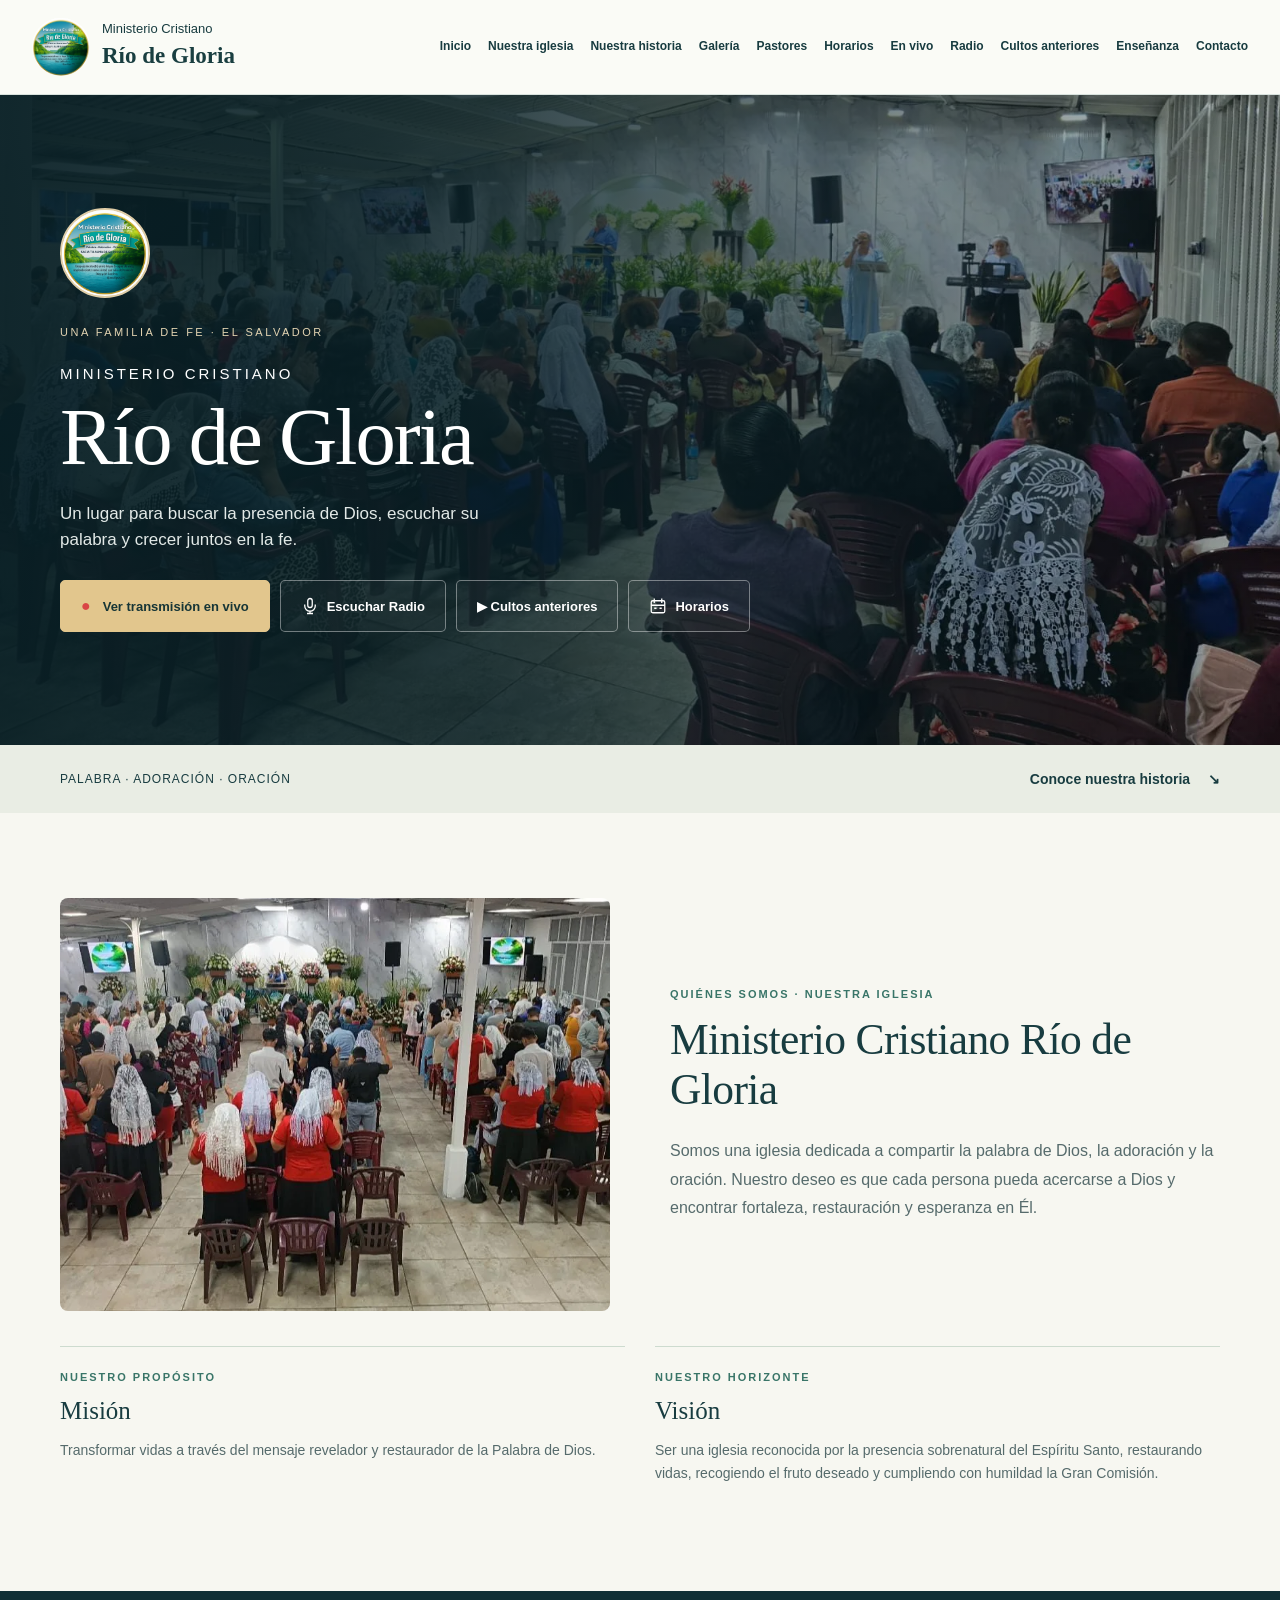
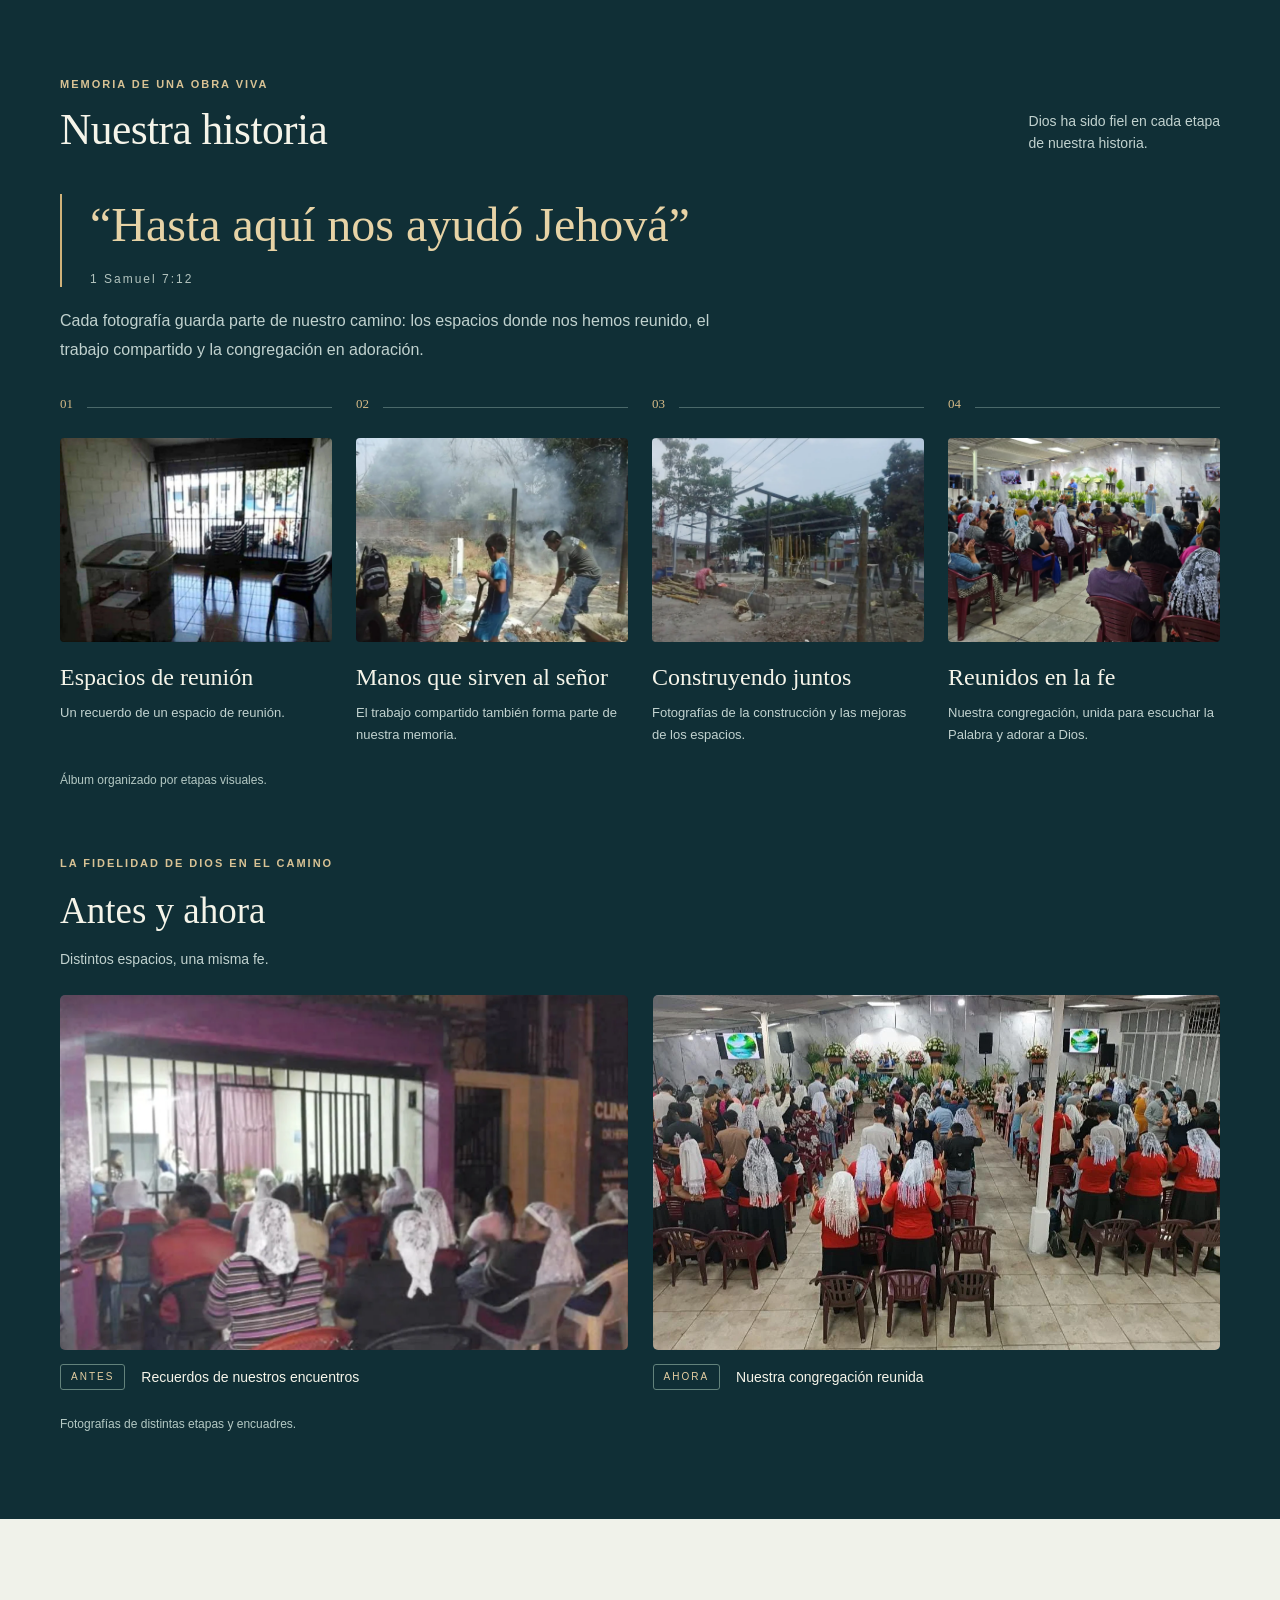
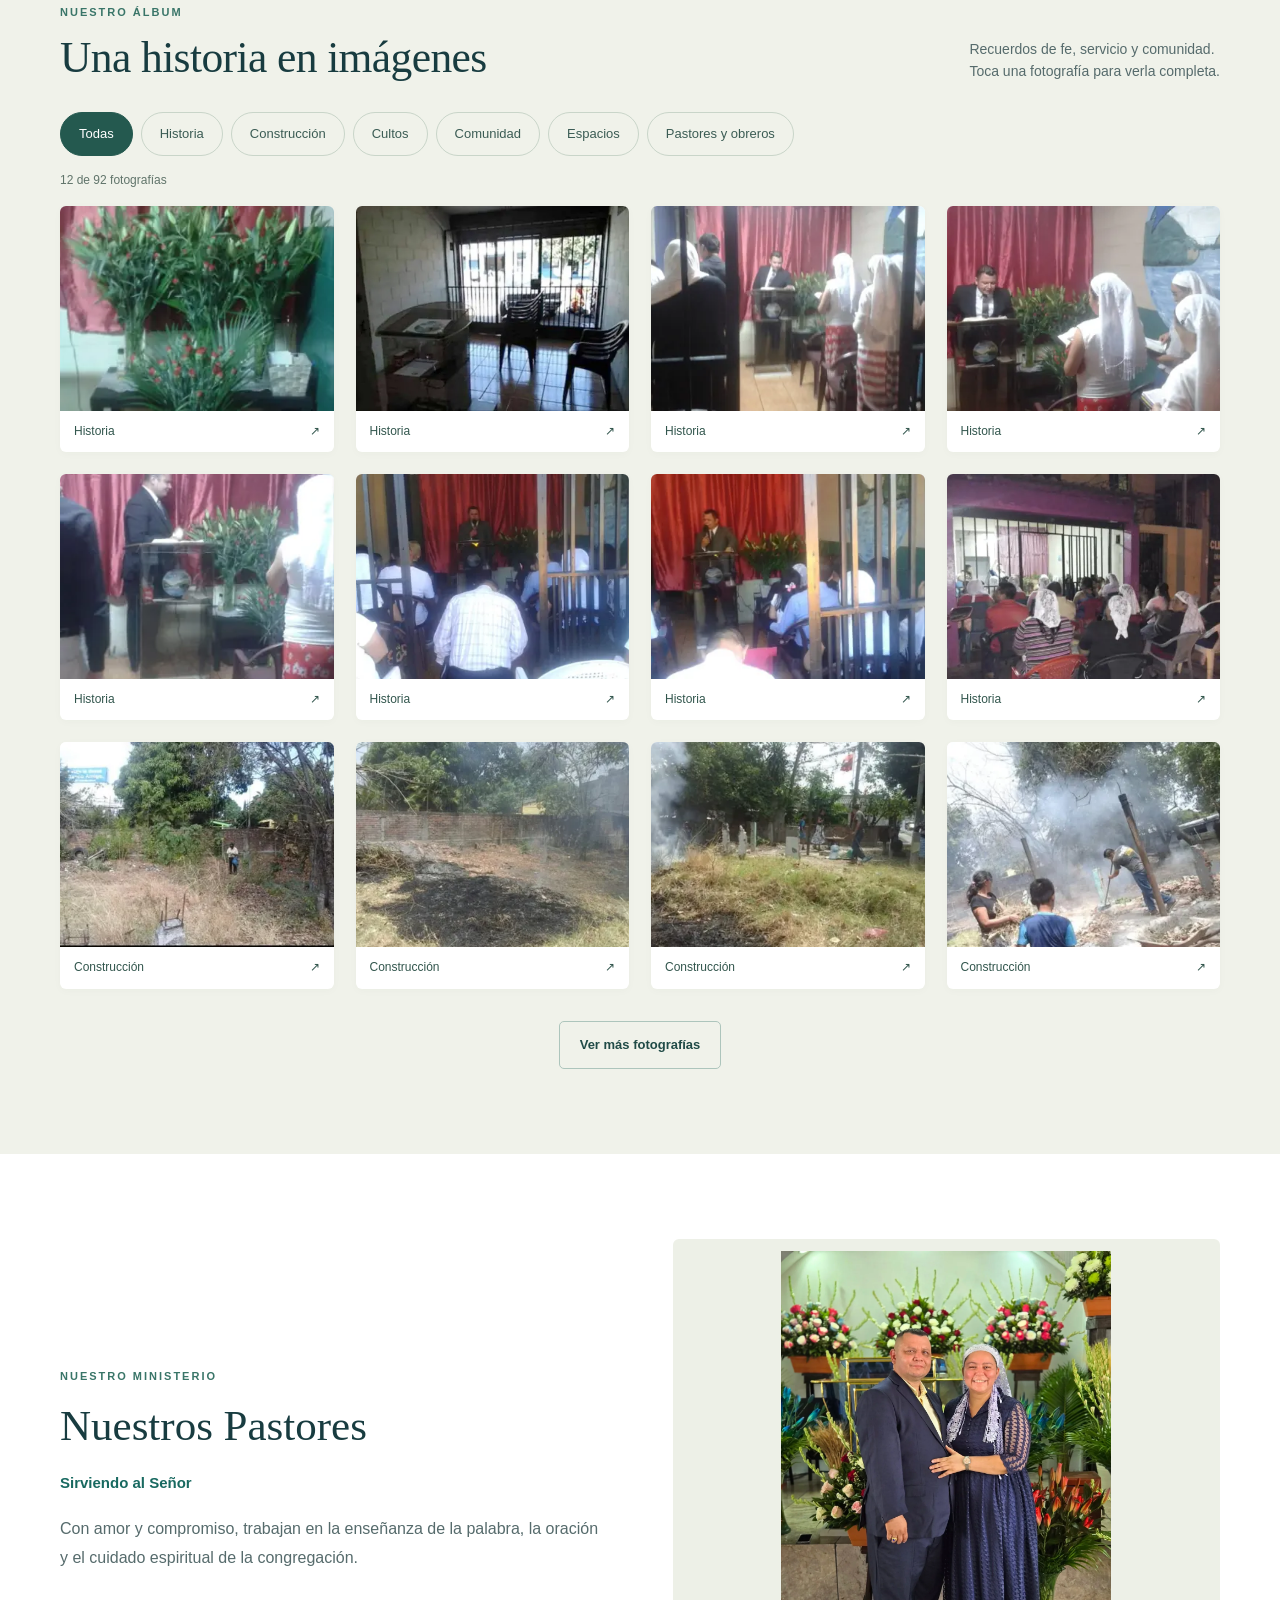
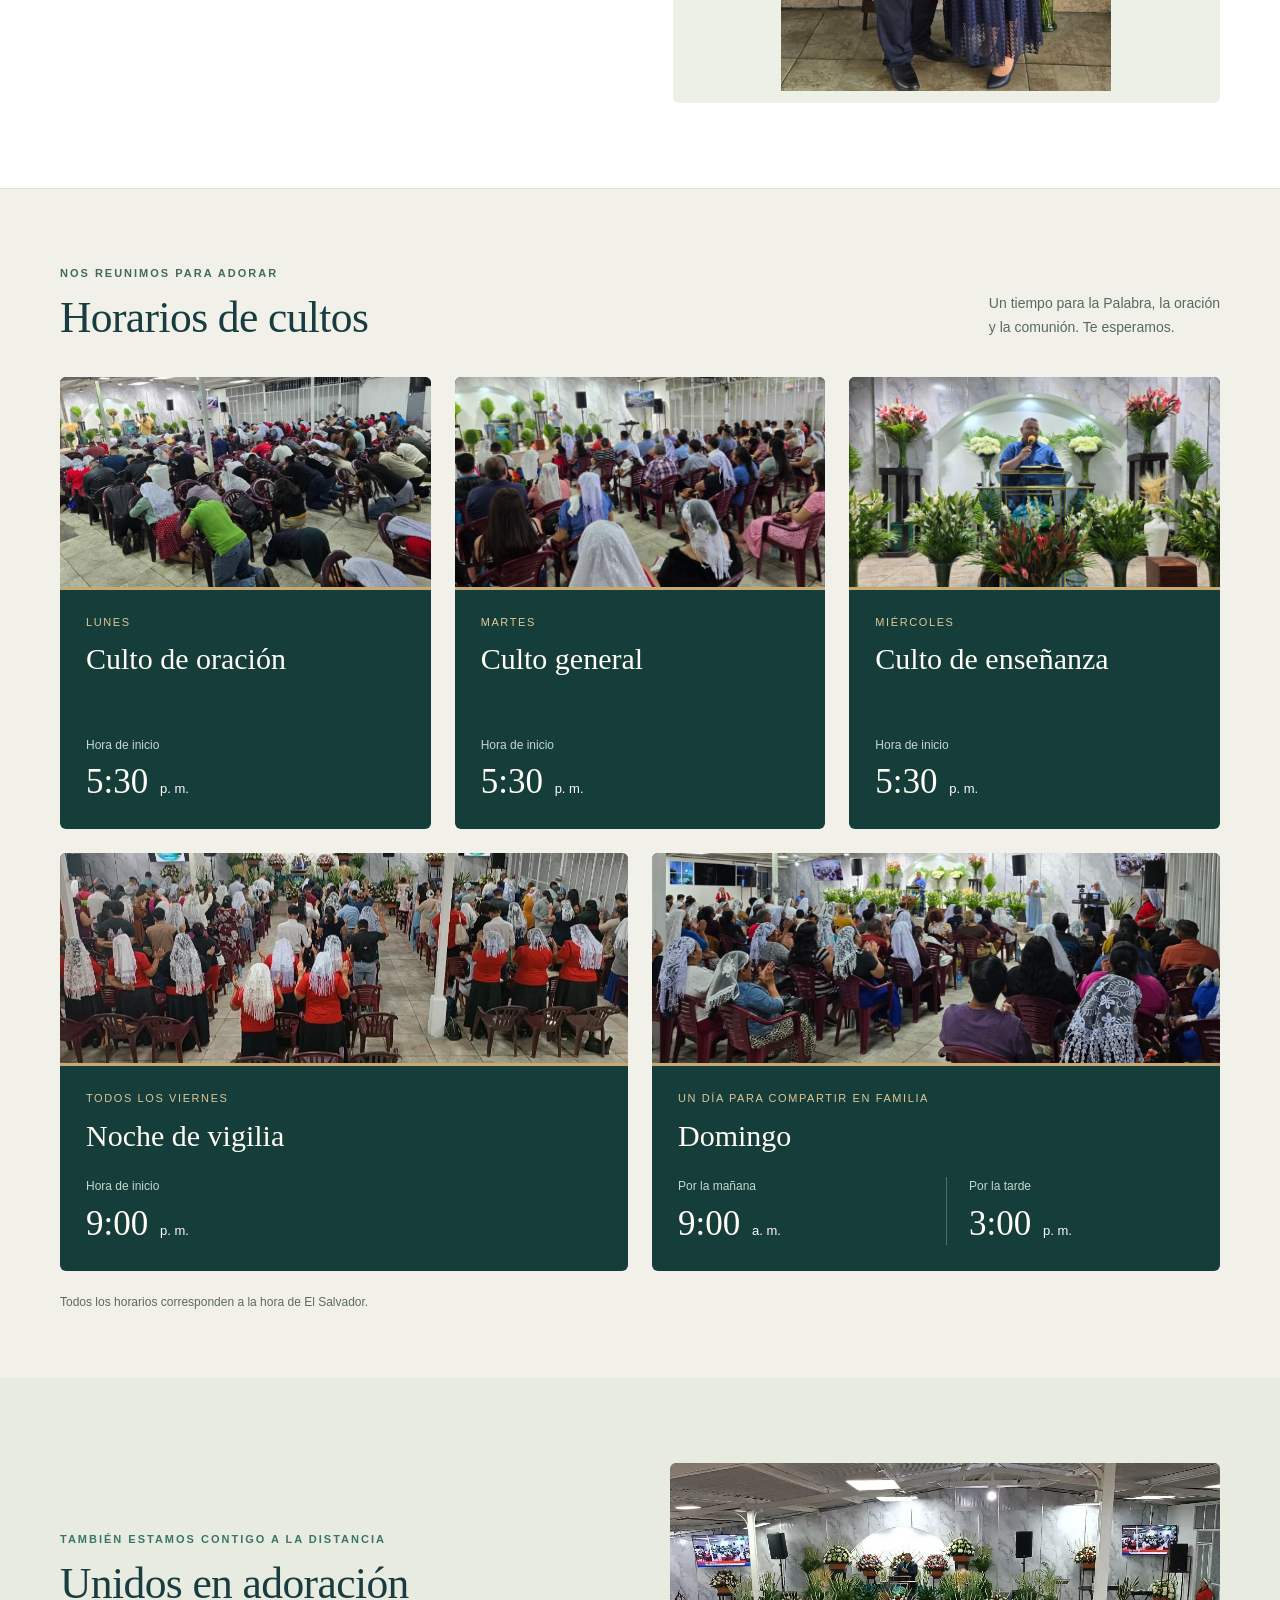
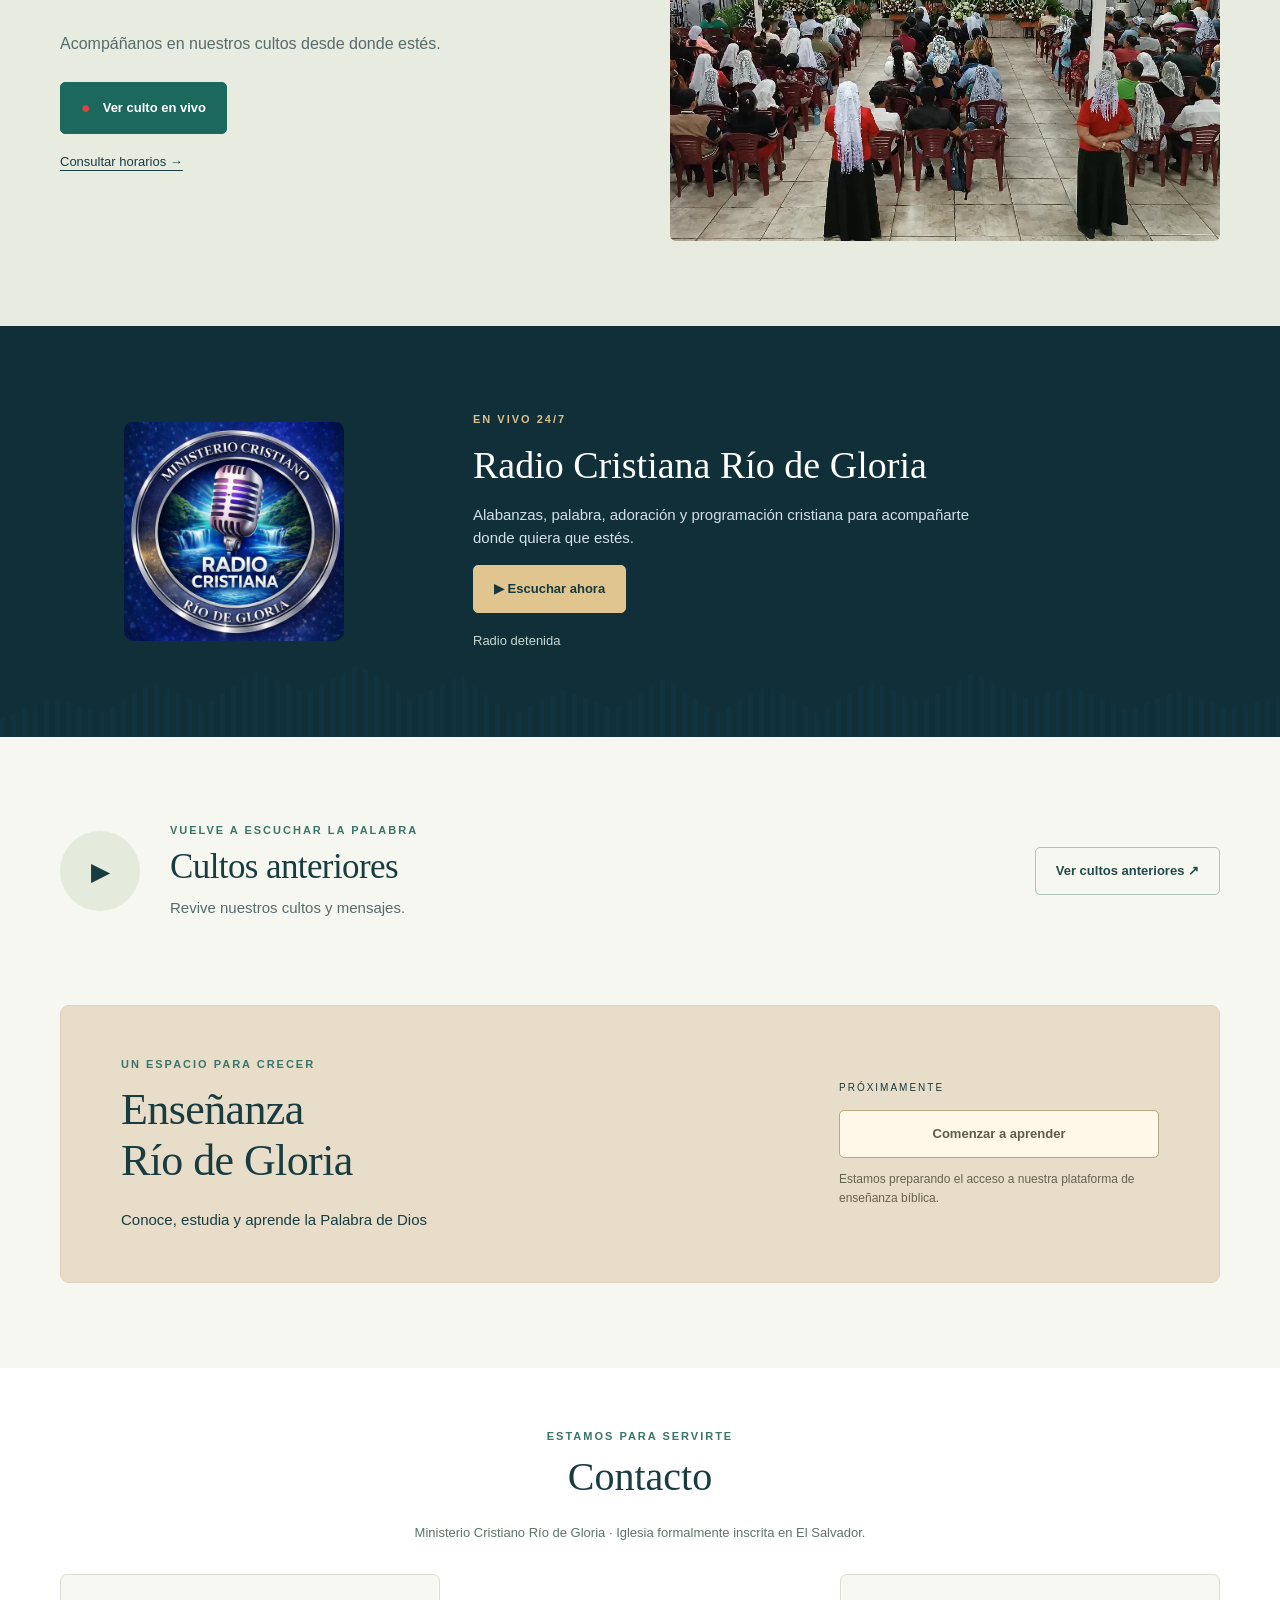
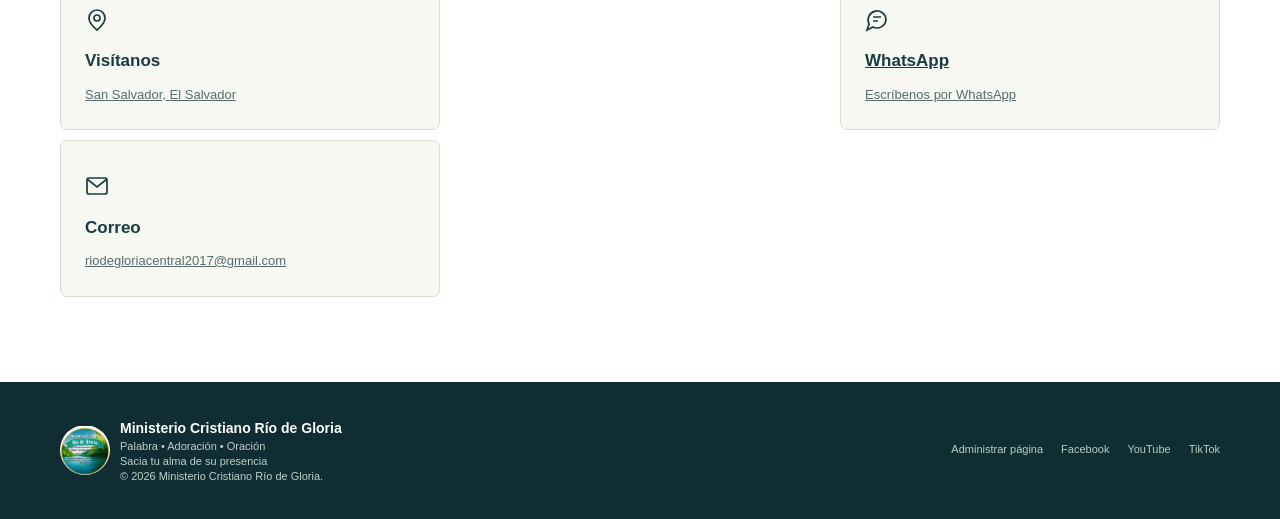
==== commit af0f01fc: "Add Waze link for church directions Added a link to Waze for directions to the church location." ====
--- a/index.html
+++ b/index.html
@@ -298,6 +298,8 @@
         <h3><rio-text data-label="Visítanos" data-rio-edit="index-127">Visítanos</rio-text></h3>
 
         <p>
+  <a href="https://www.waze.com/es-419/live-map/directions/sv/san-salvador/san-salvador/ministerio-cristiano-rio-de-gloria-central?to=place.ChIJMzymH4E3Y48RrYZHYHWAbYs" target="_blank" rel="noopener noreferrer">
+   
           <span id="church-location"><rio-text data-label="San Salvador, El Salvador" data-rio-edit="index-128">San Salvador, El Salvador</rio-text></span>
         </p>
 
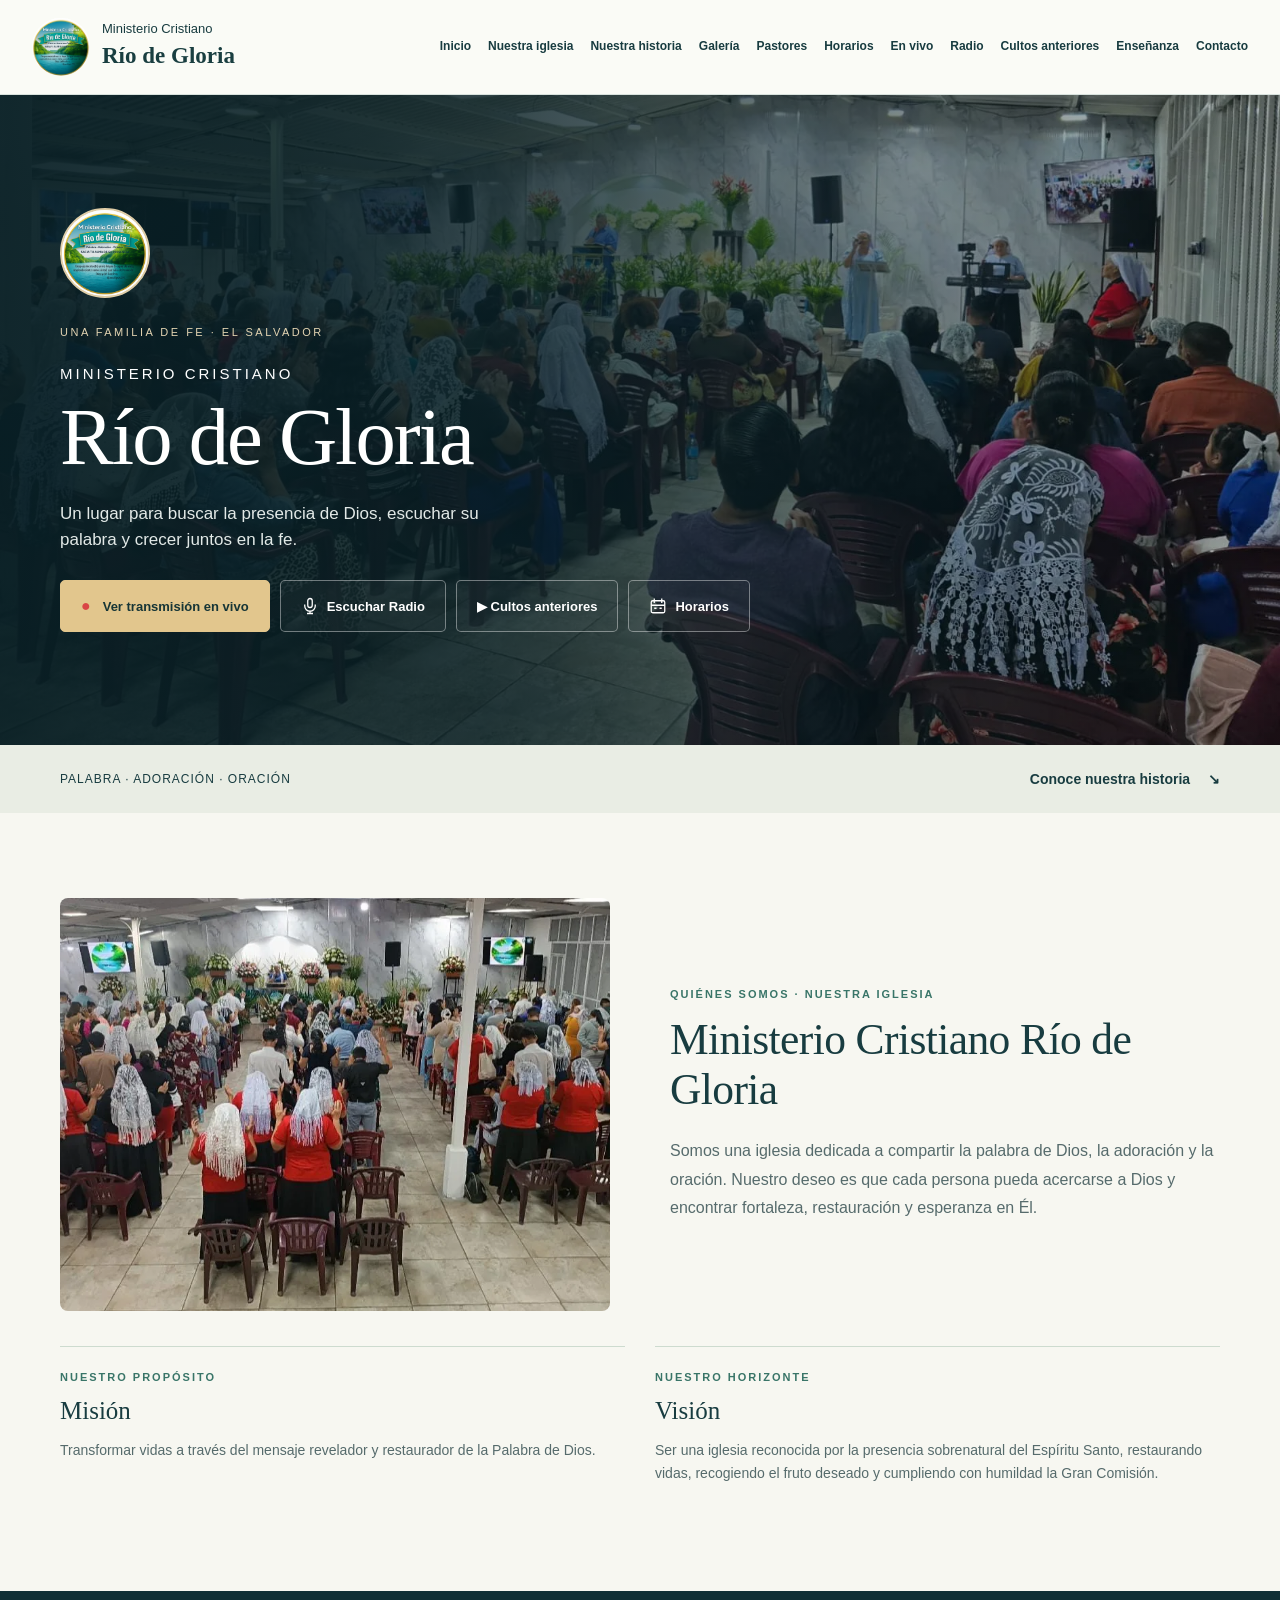
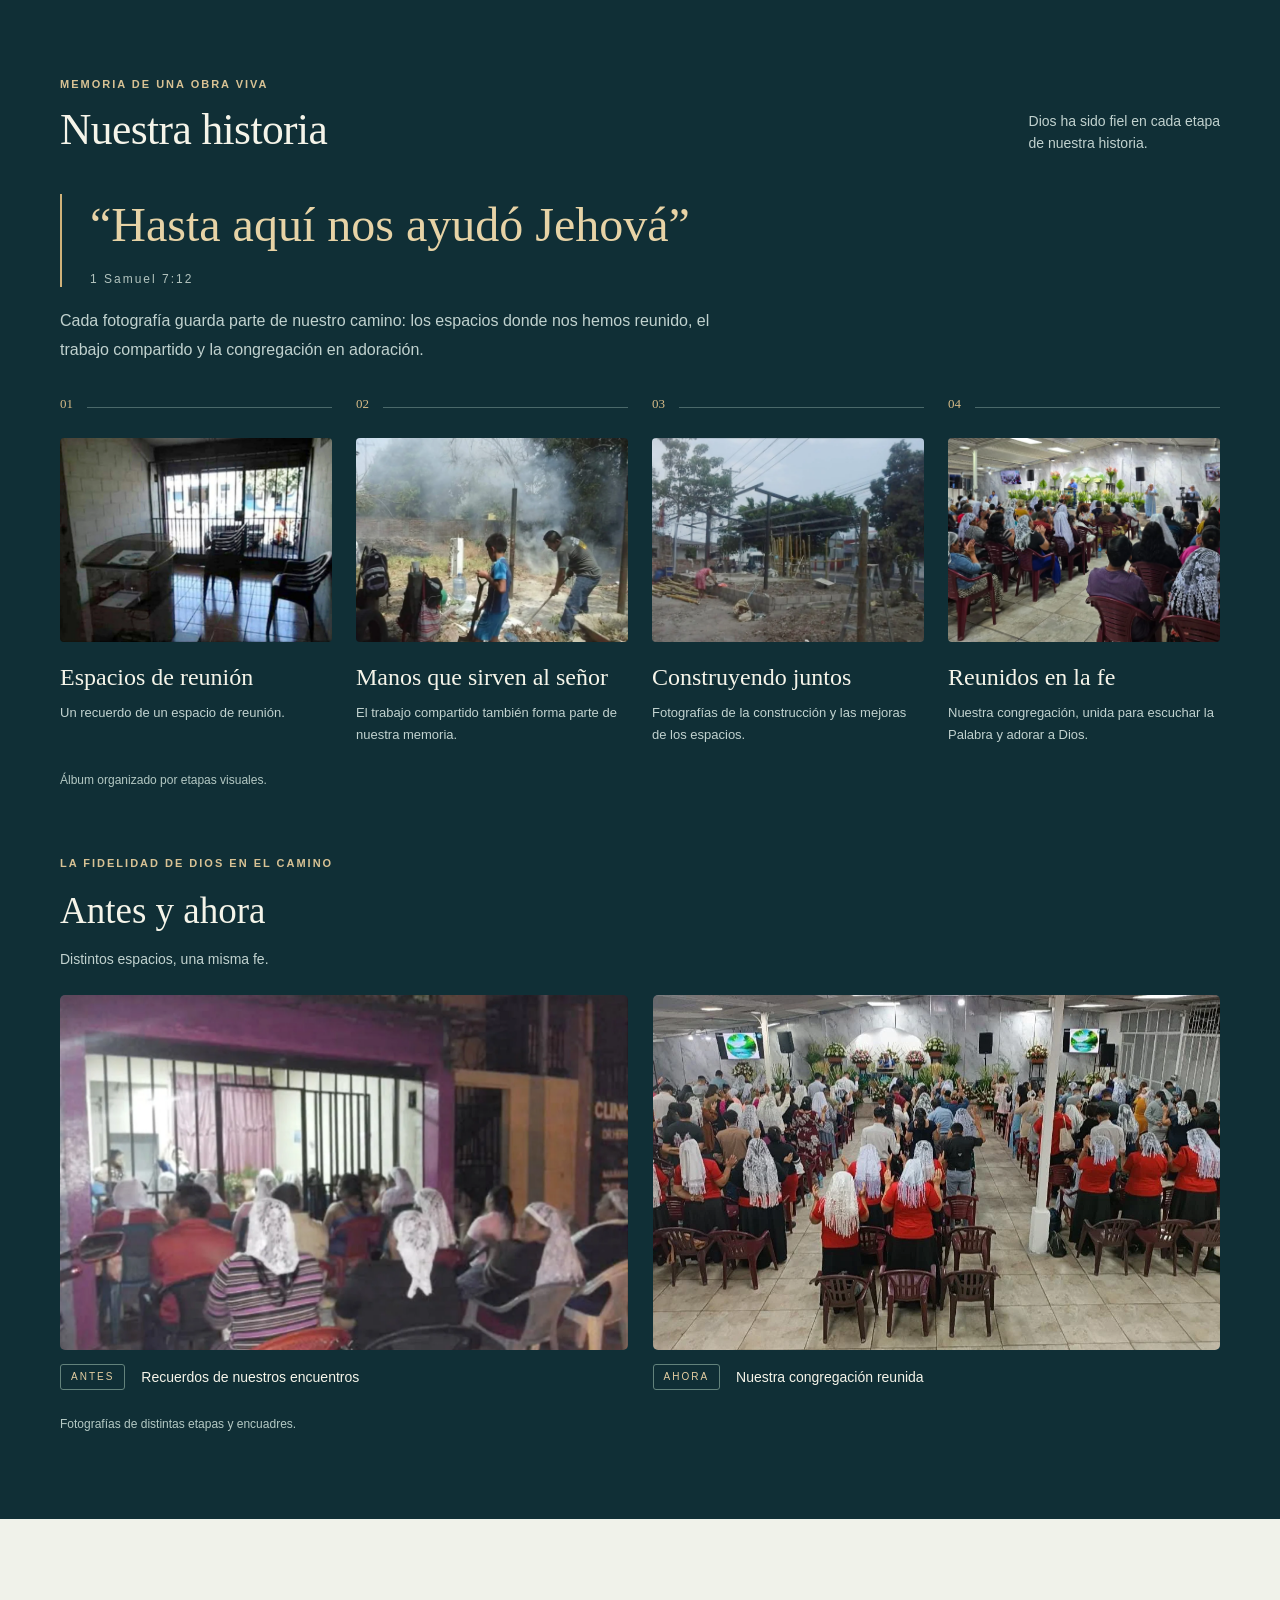
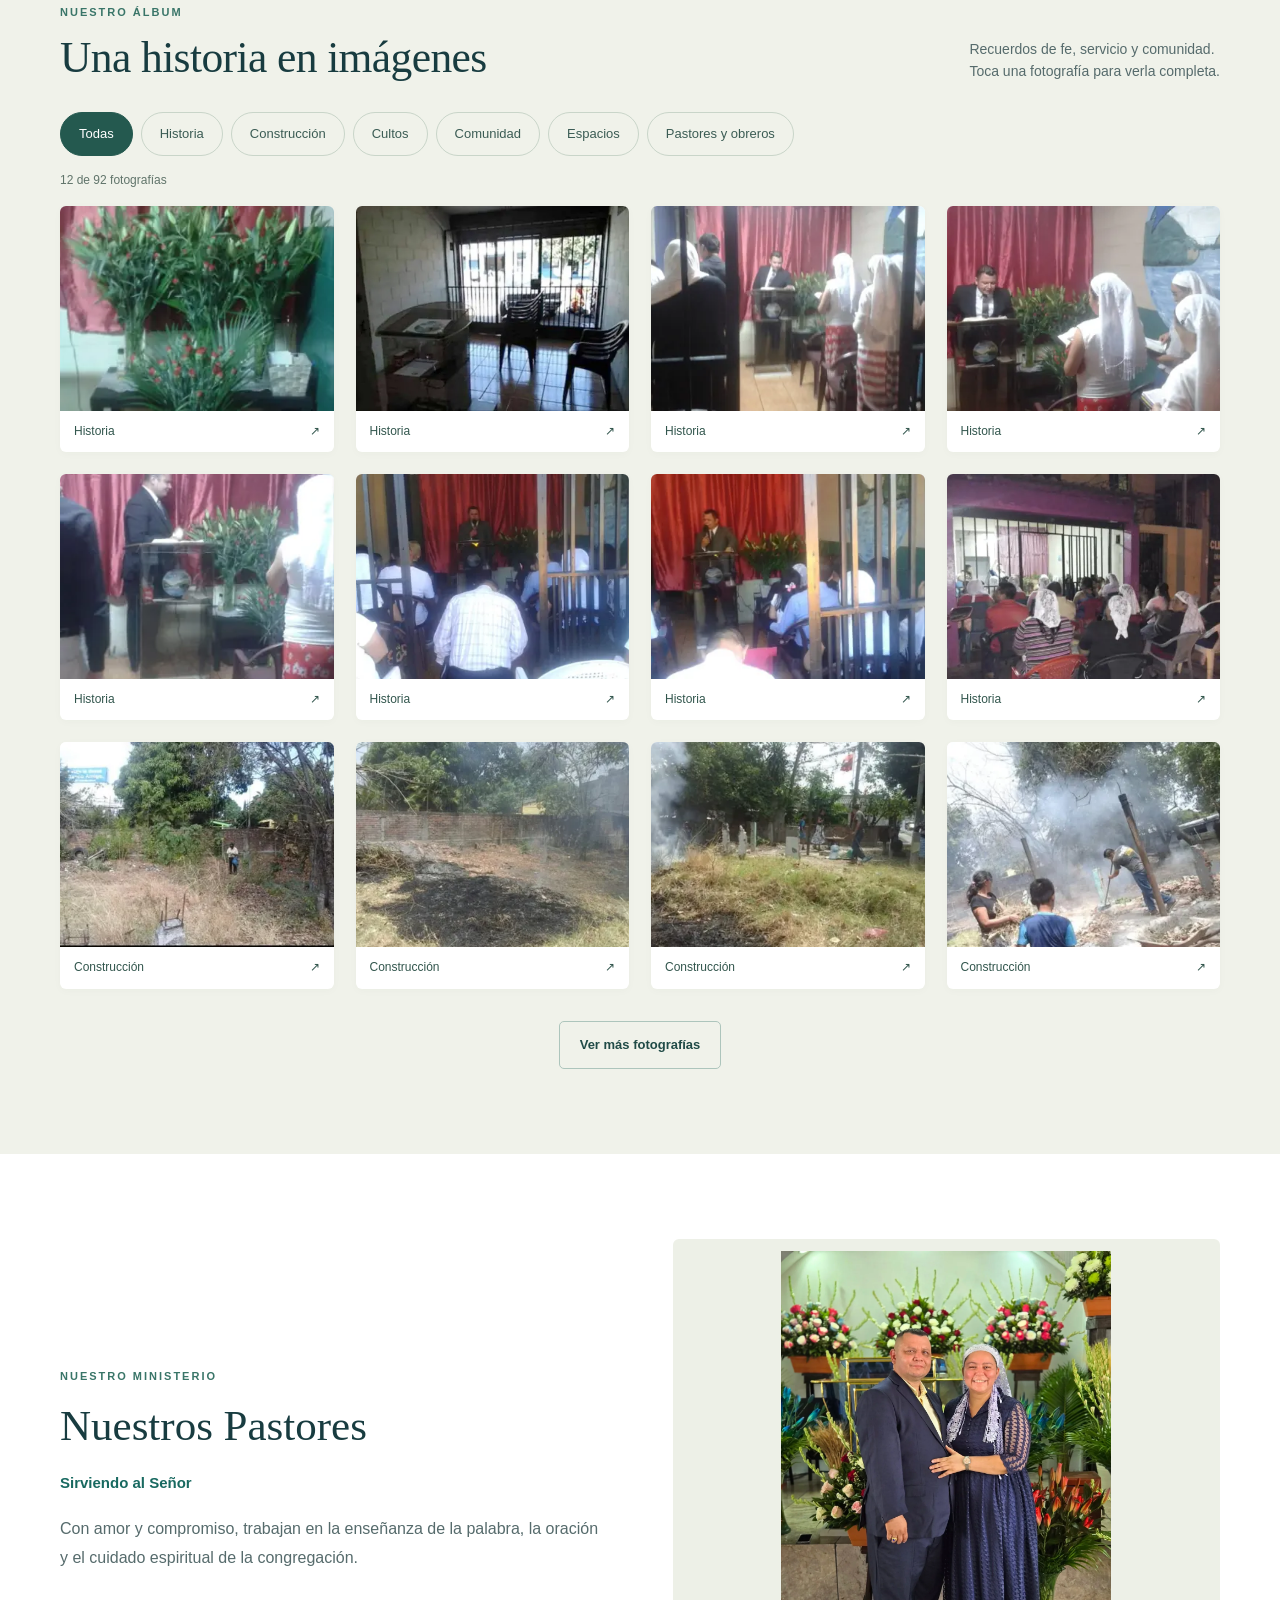
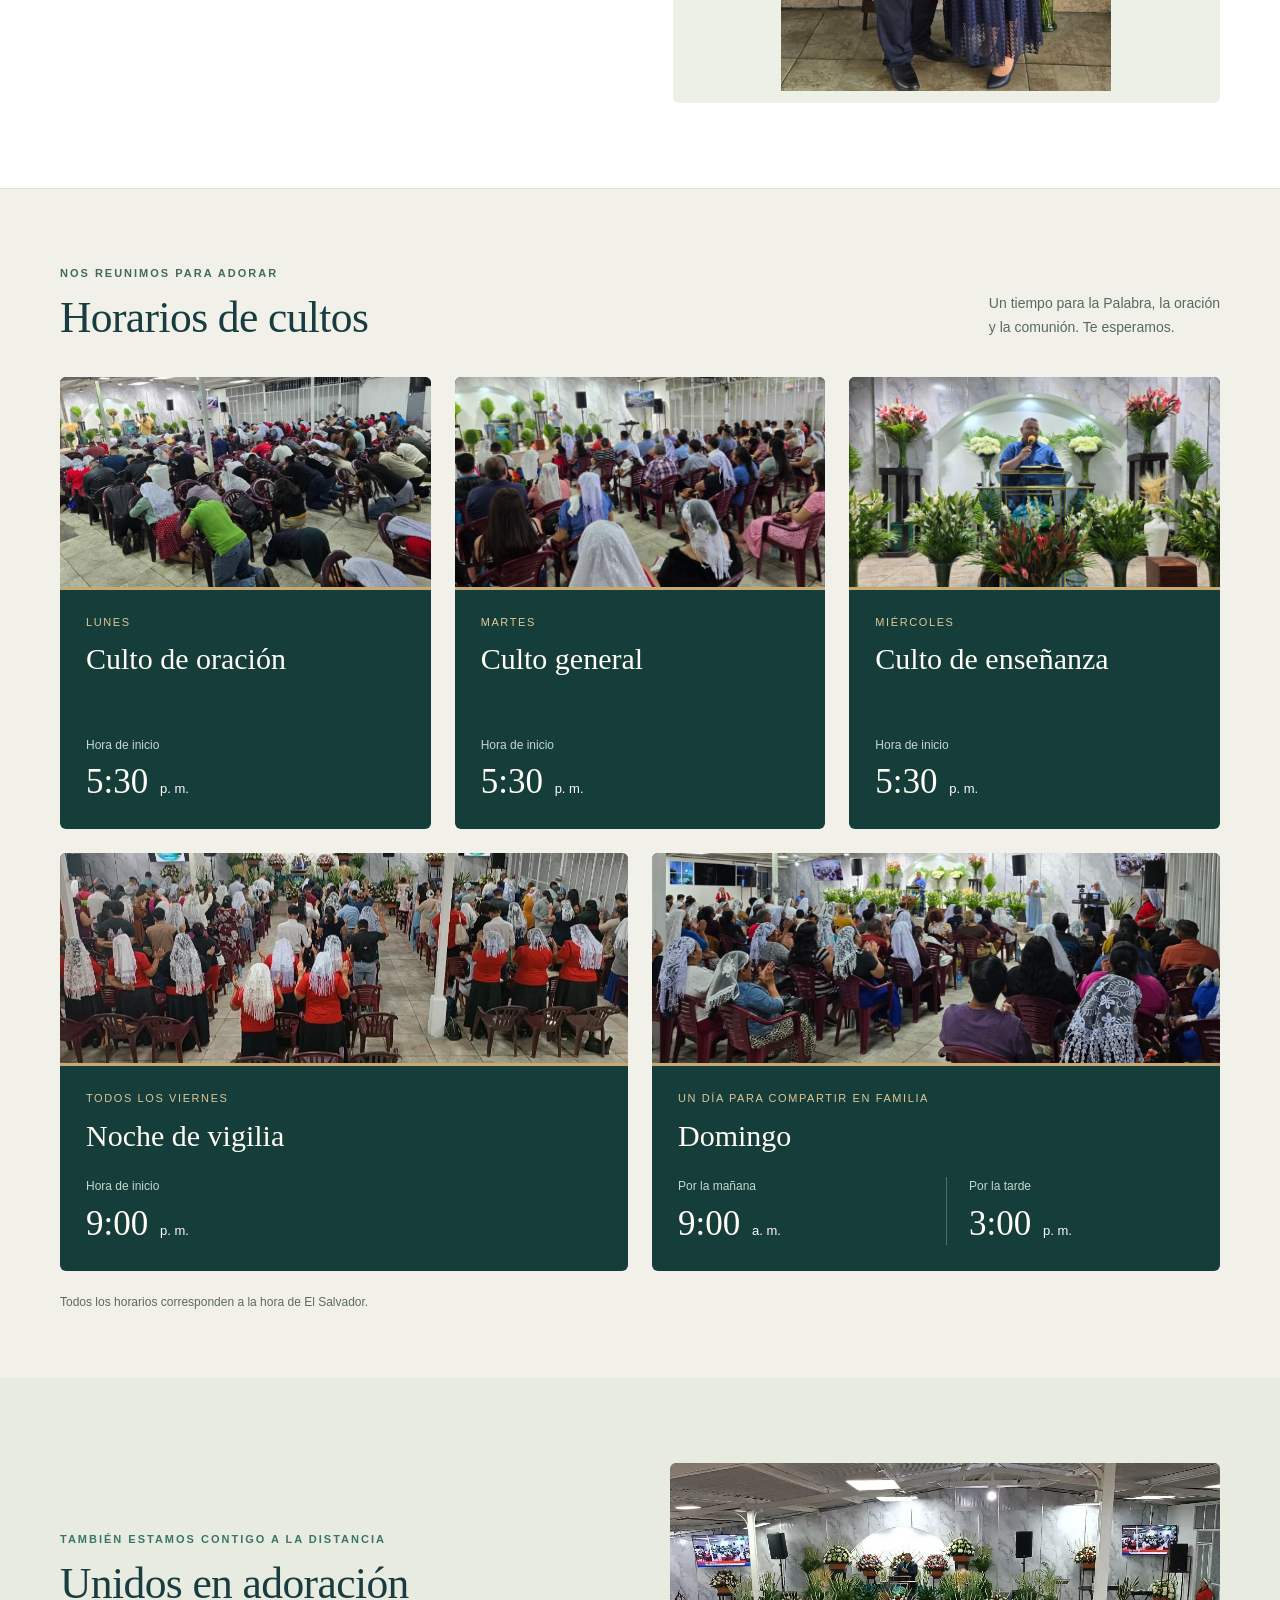
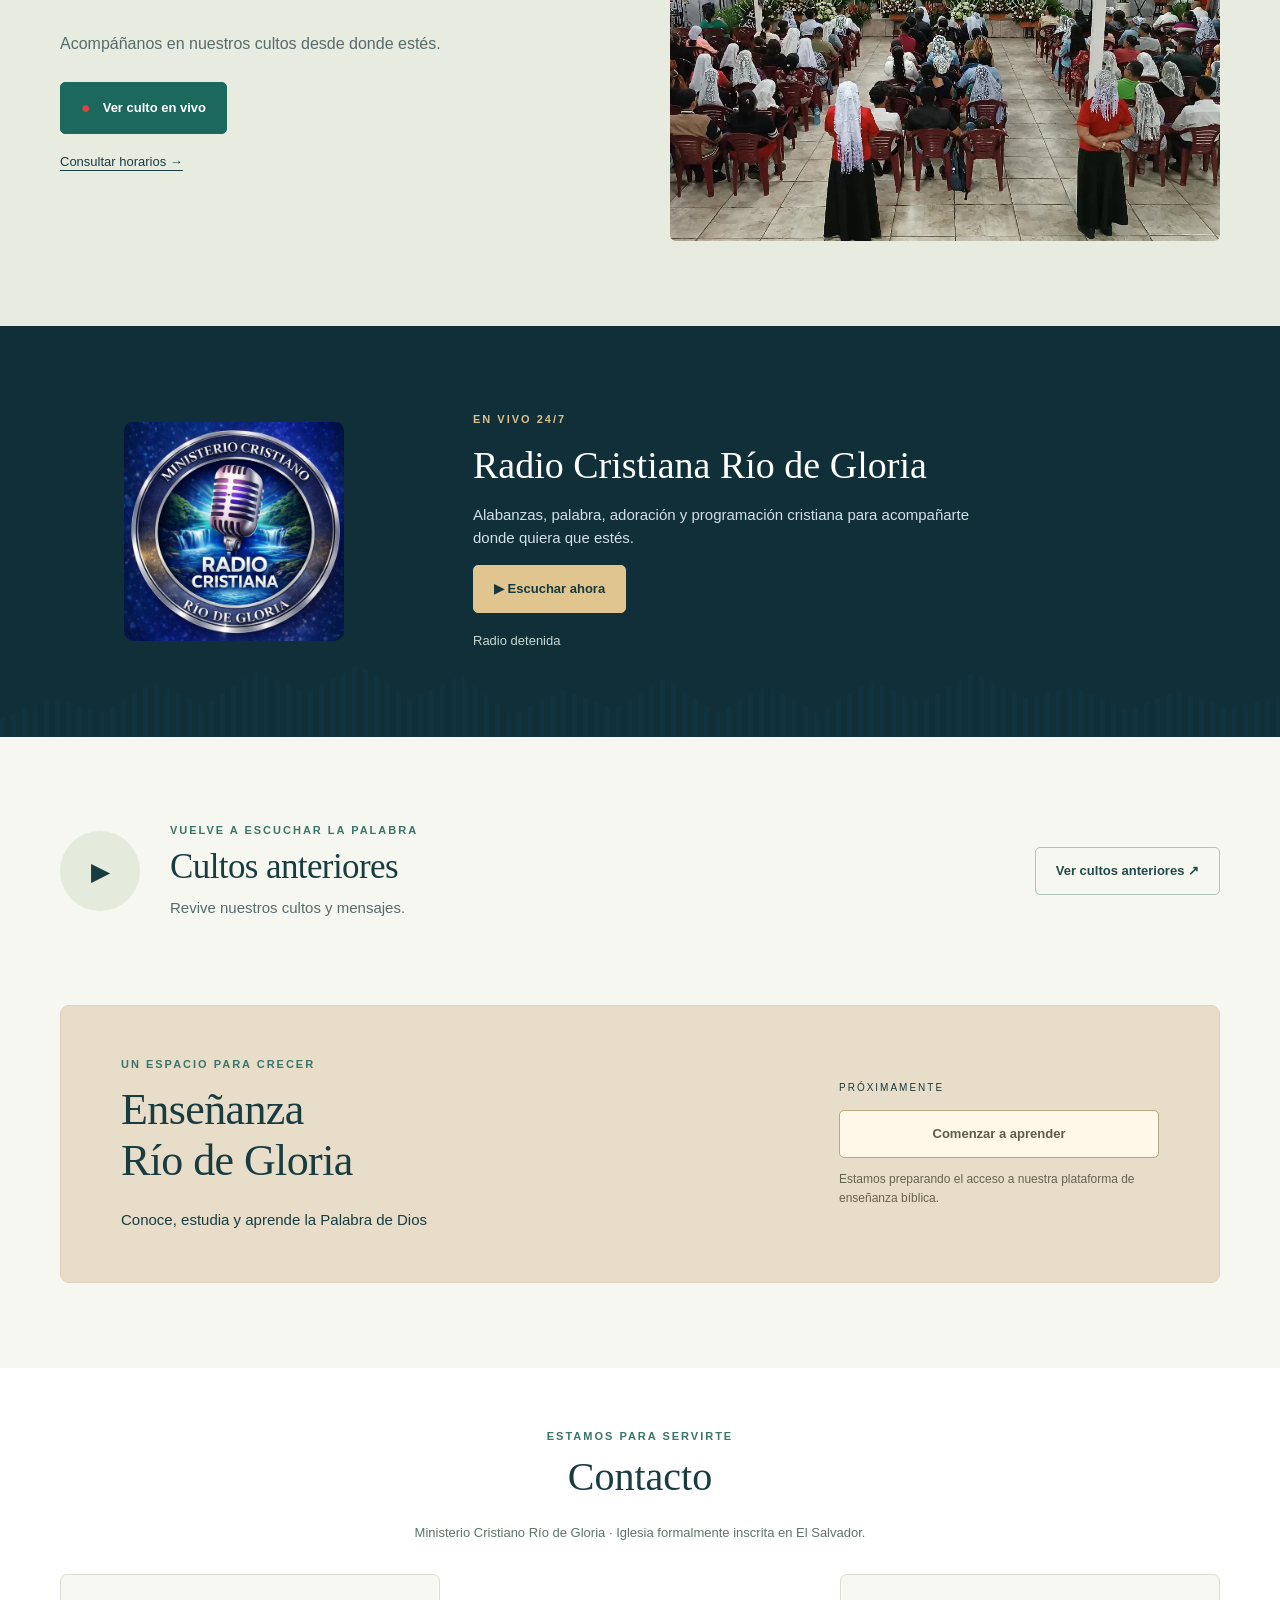
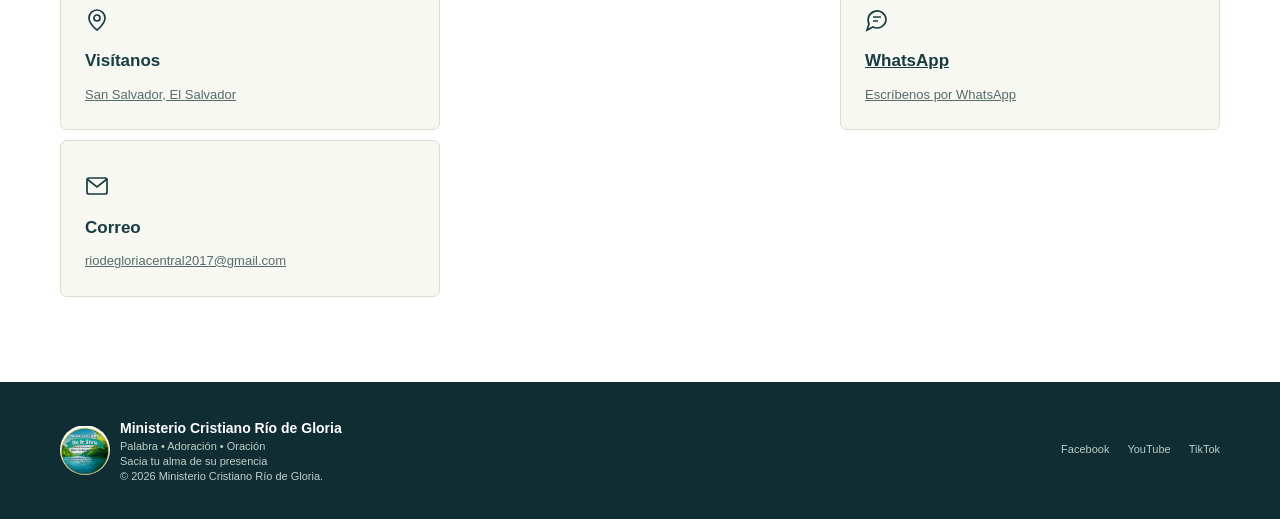
==== commit 7c3de797: "Remove 'Administrar página' link from index.html" ====
--- a/index.html
+++ b/index.html
@@ -299,8 +299,7 @@
 
         <p>
   <a href="https://www.waze.com/es-419/live-map/directions/sv/san-salvador/san-salvador/ministerio-cristiano-rio-de-gloria-central?to=place.ChIJMzymH4E3Y48RrYZHYHWAbYs" target="_blank" rel="noopener noreferrer">
-   
-          <span id="church-location"><rio-text data-label="San Salvador, El Salvador" data-rio-edit="index-128">San Salvador, El Salvador</rio-text></span>
+   <span id="church-location"><rio-text data-label="San Salvador, El Salvador" data-rio-edit="index-128">San Salvador, El Salvador</rio-text></span>
         </p>
 
       </div>
@@ -371,7 +370,6 @@
     </div>
 
     <div class="socials">
-      <a href="admin.html">Administrar página</a>
       <a id="social-facebook" href="https://www.facebook.com/Riodegloriacentral" target="_blank" rel="noopener noreferrer">Facebook</a>
       <a id="social-youtube" href="https://www.youtube.com/channel/UCCNuqbPtnKwWBGC7dKiN_9g" target="_blank" rel="noopener noreferrer">YouTube</a>
       <a id="social-tiktok" href="https://www.tiktok.com/@riodegloria" target="_blank" rel="noopener noreferrer">TikTok</a>
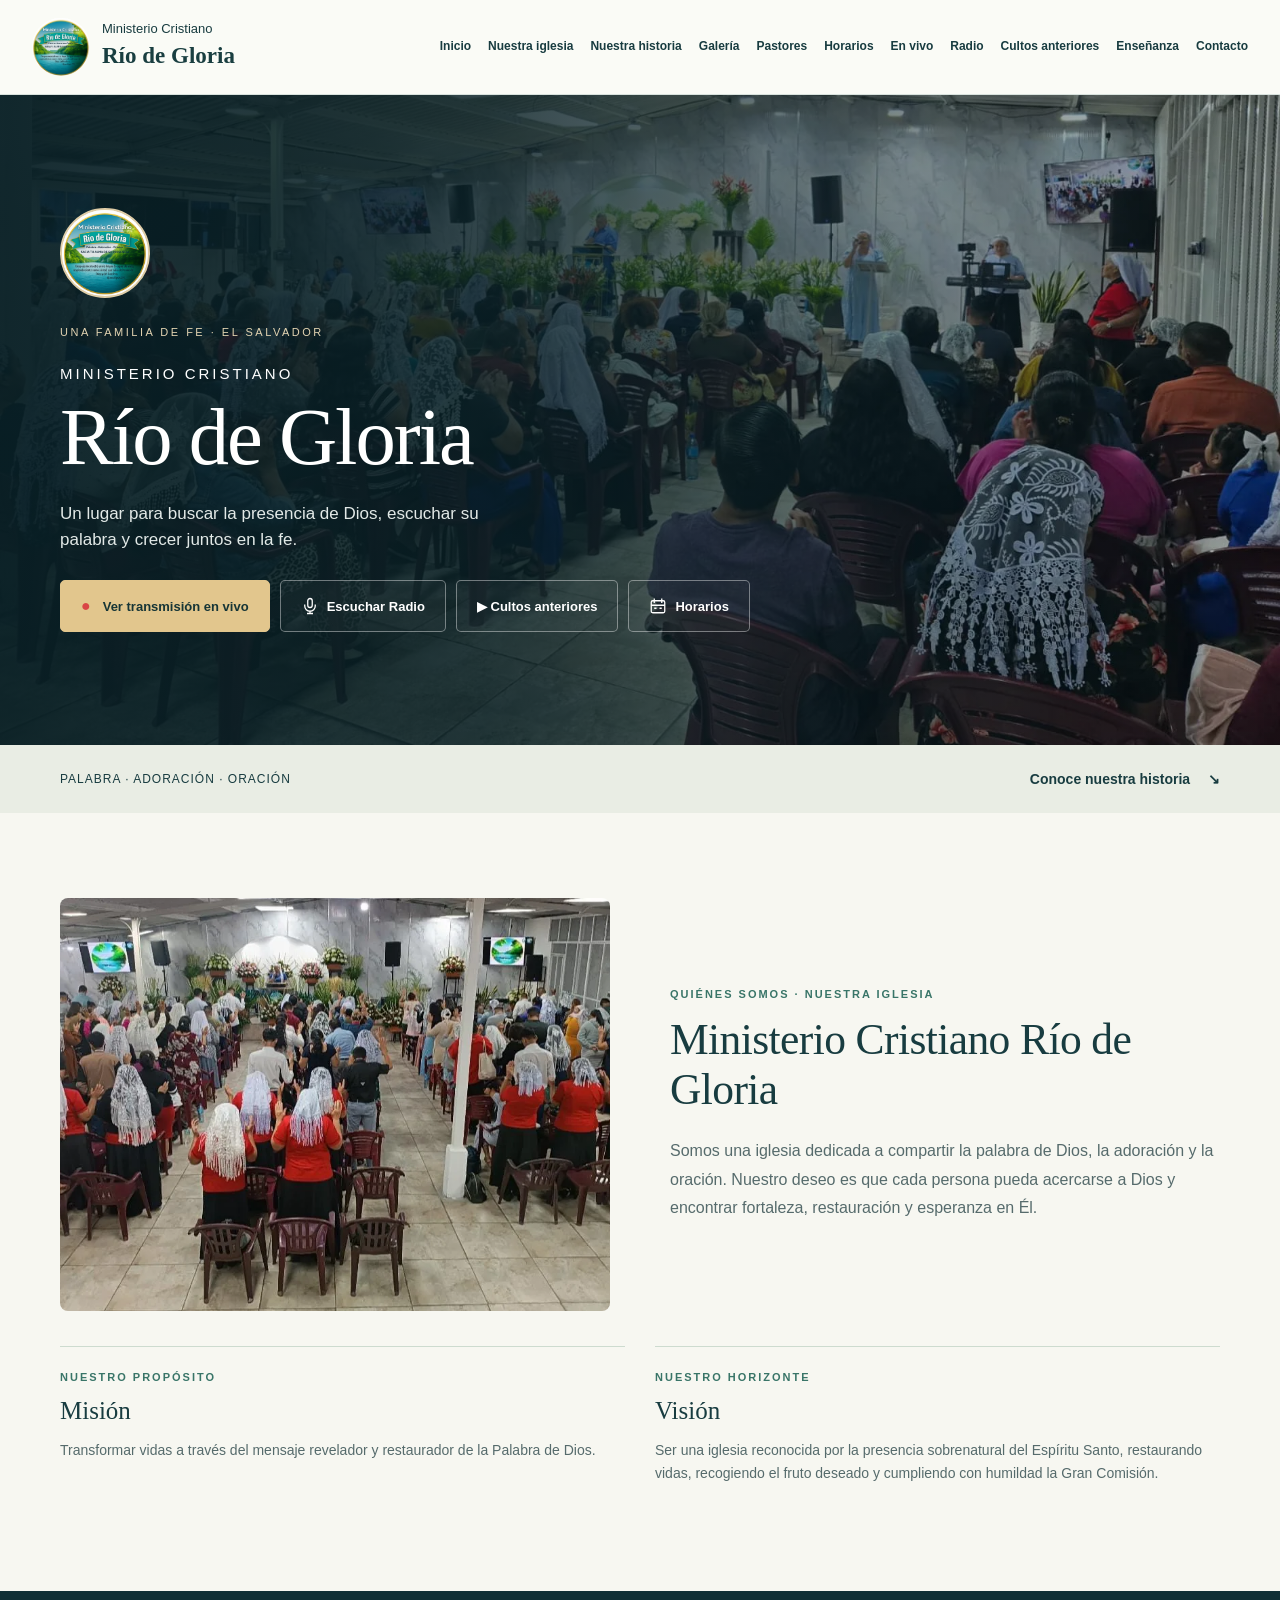
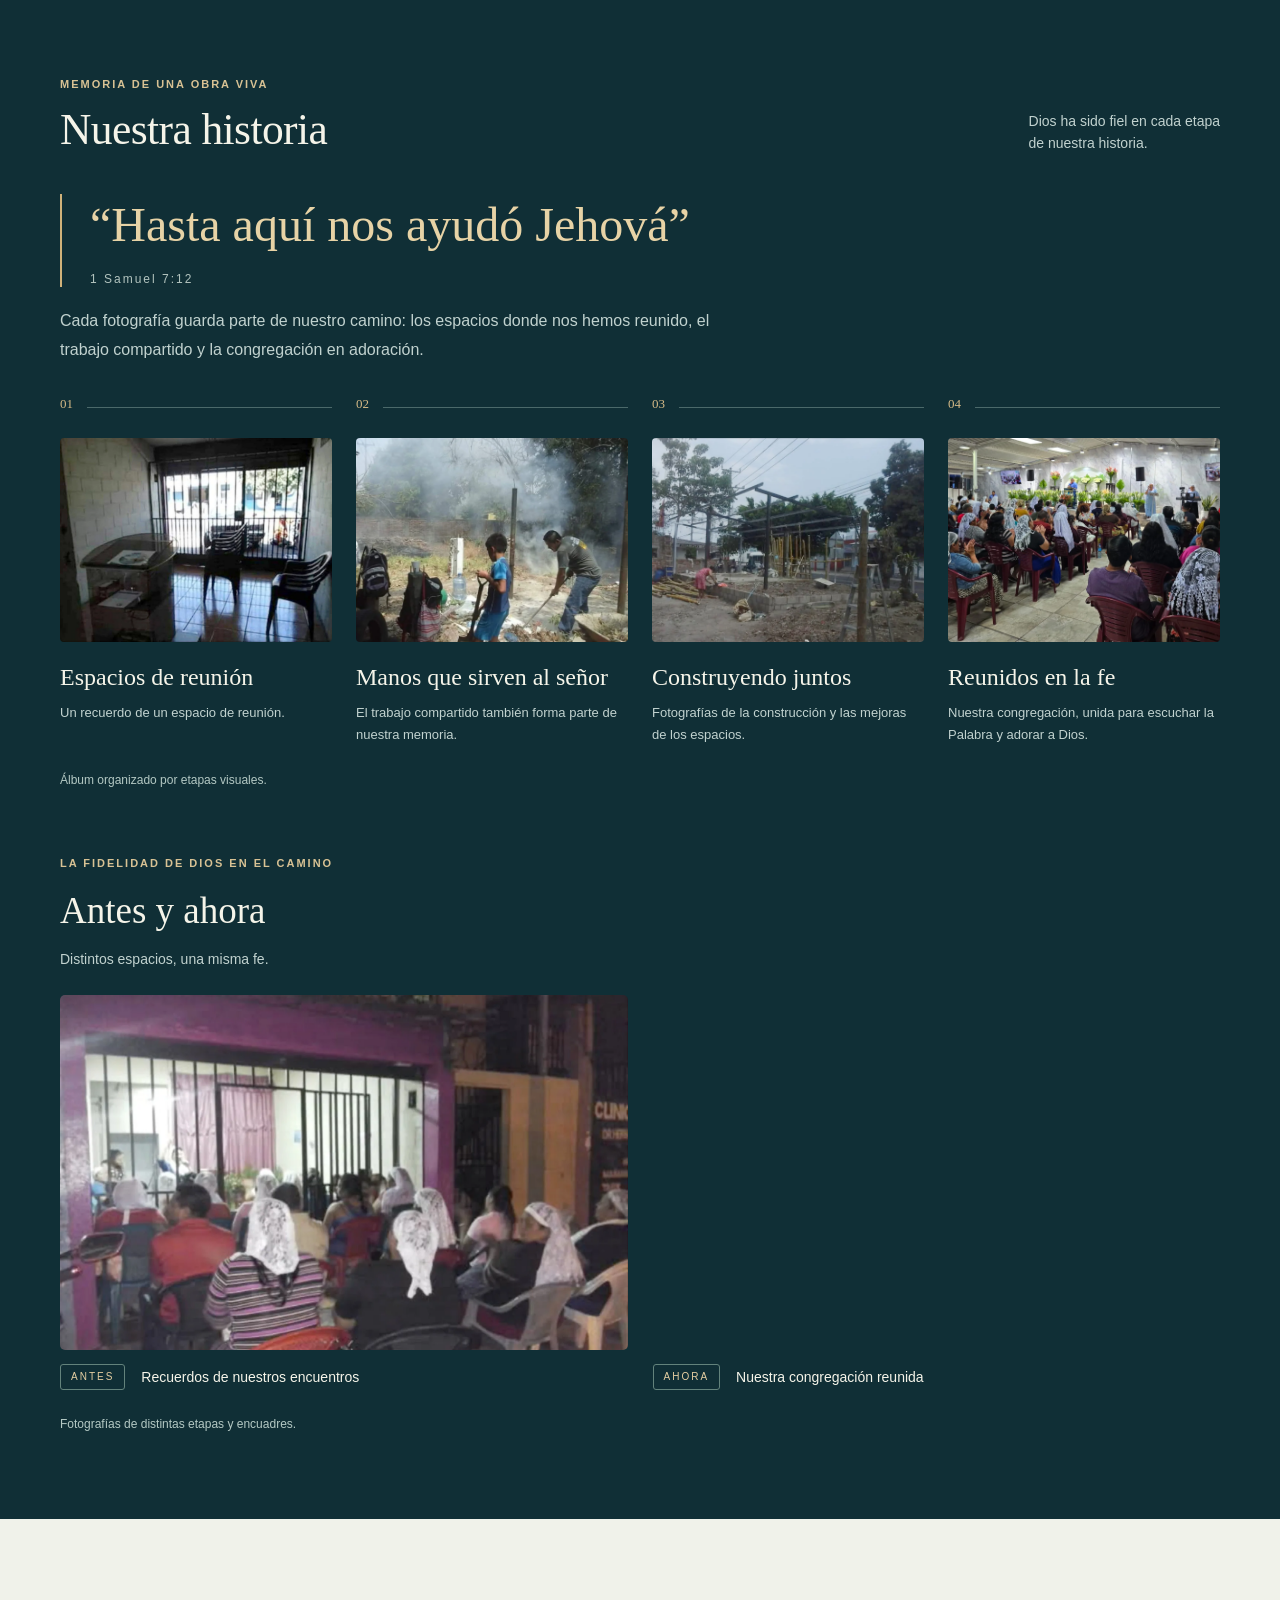
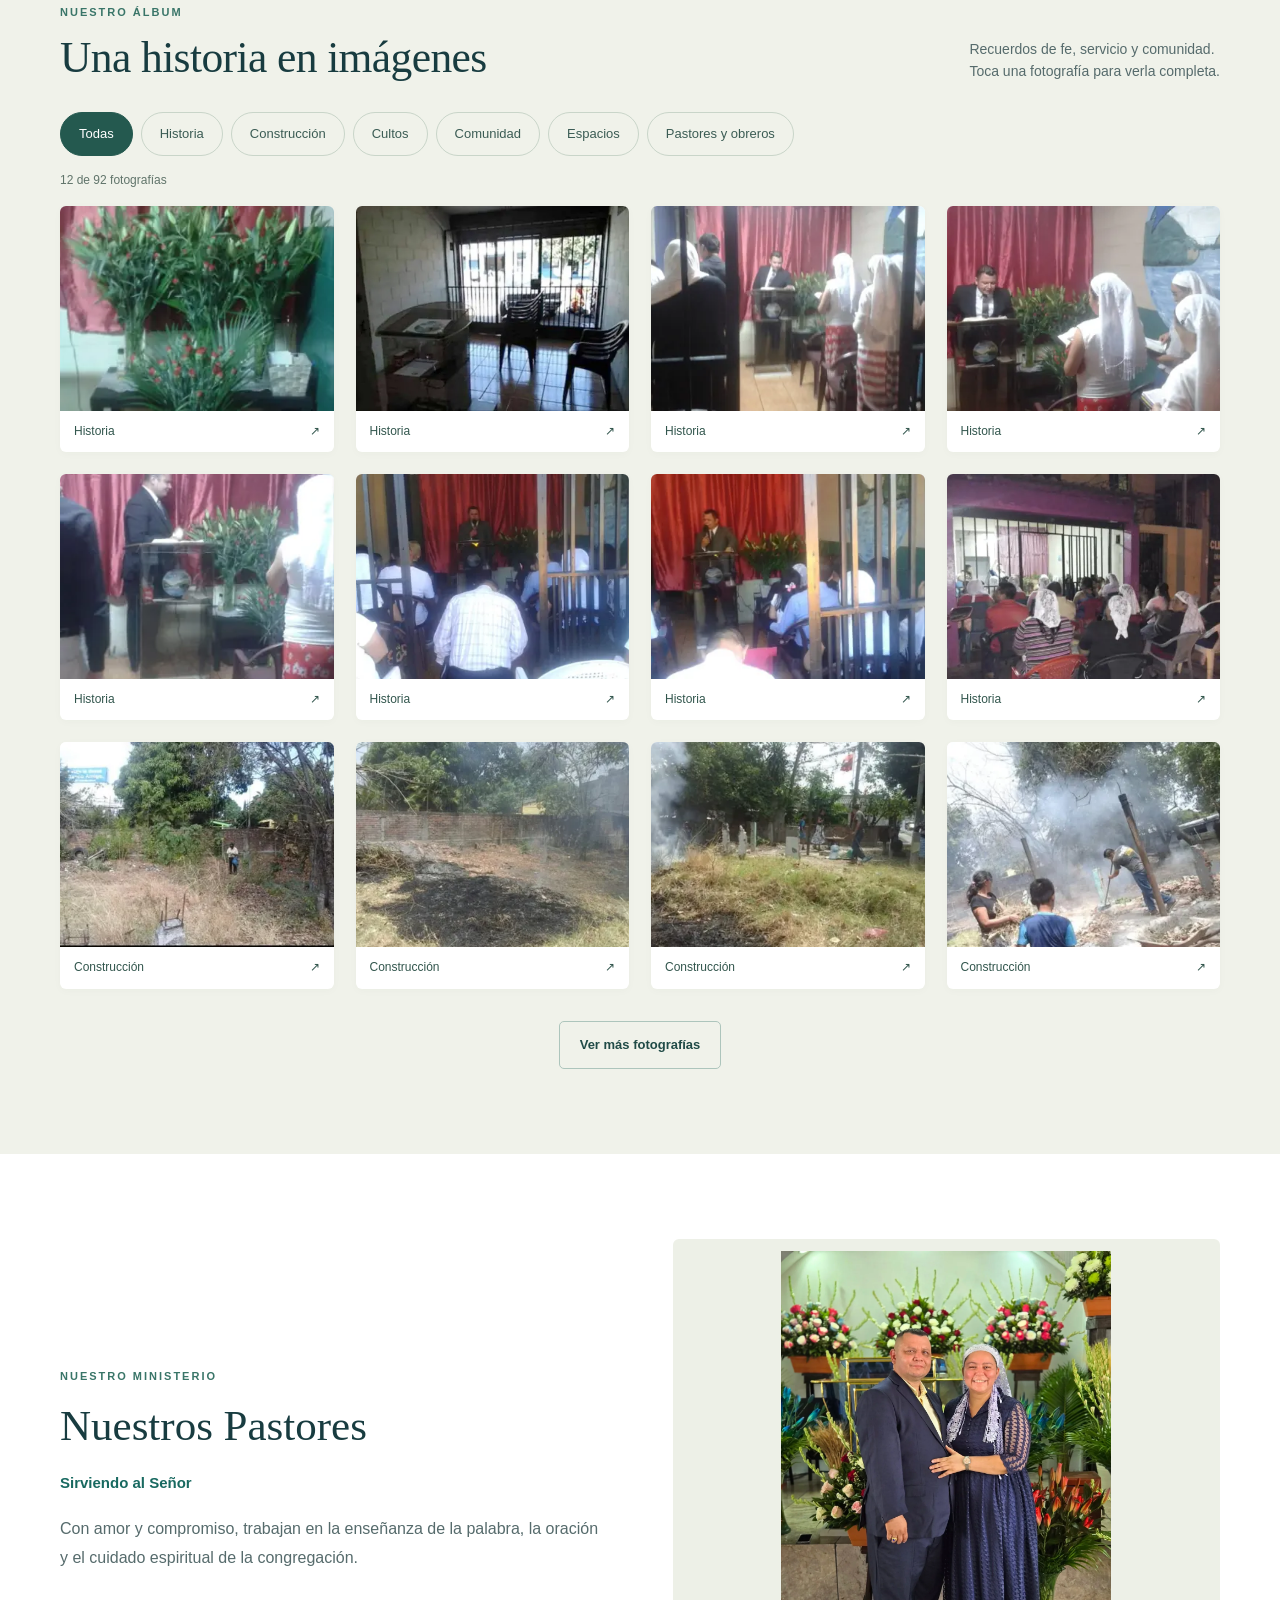
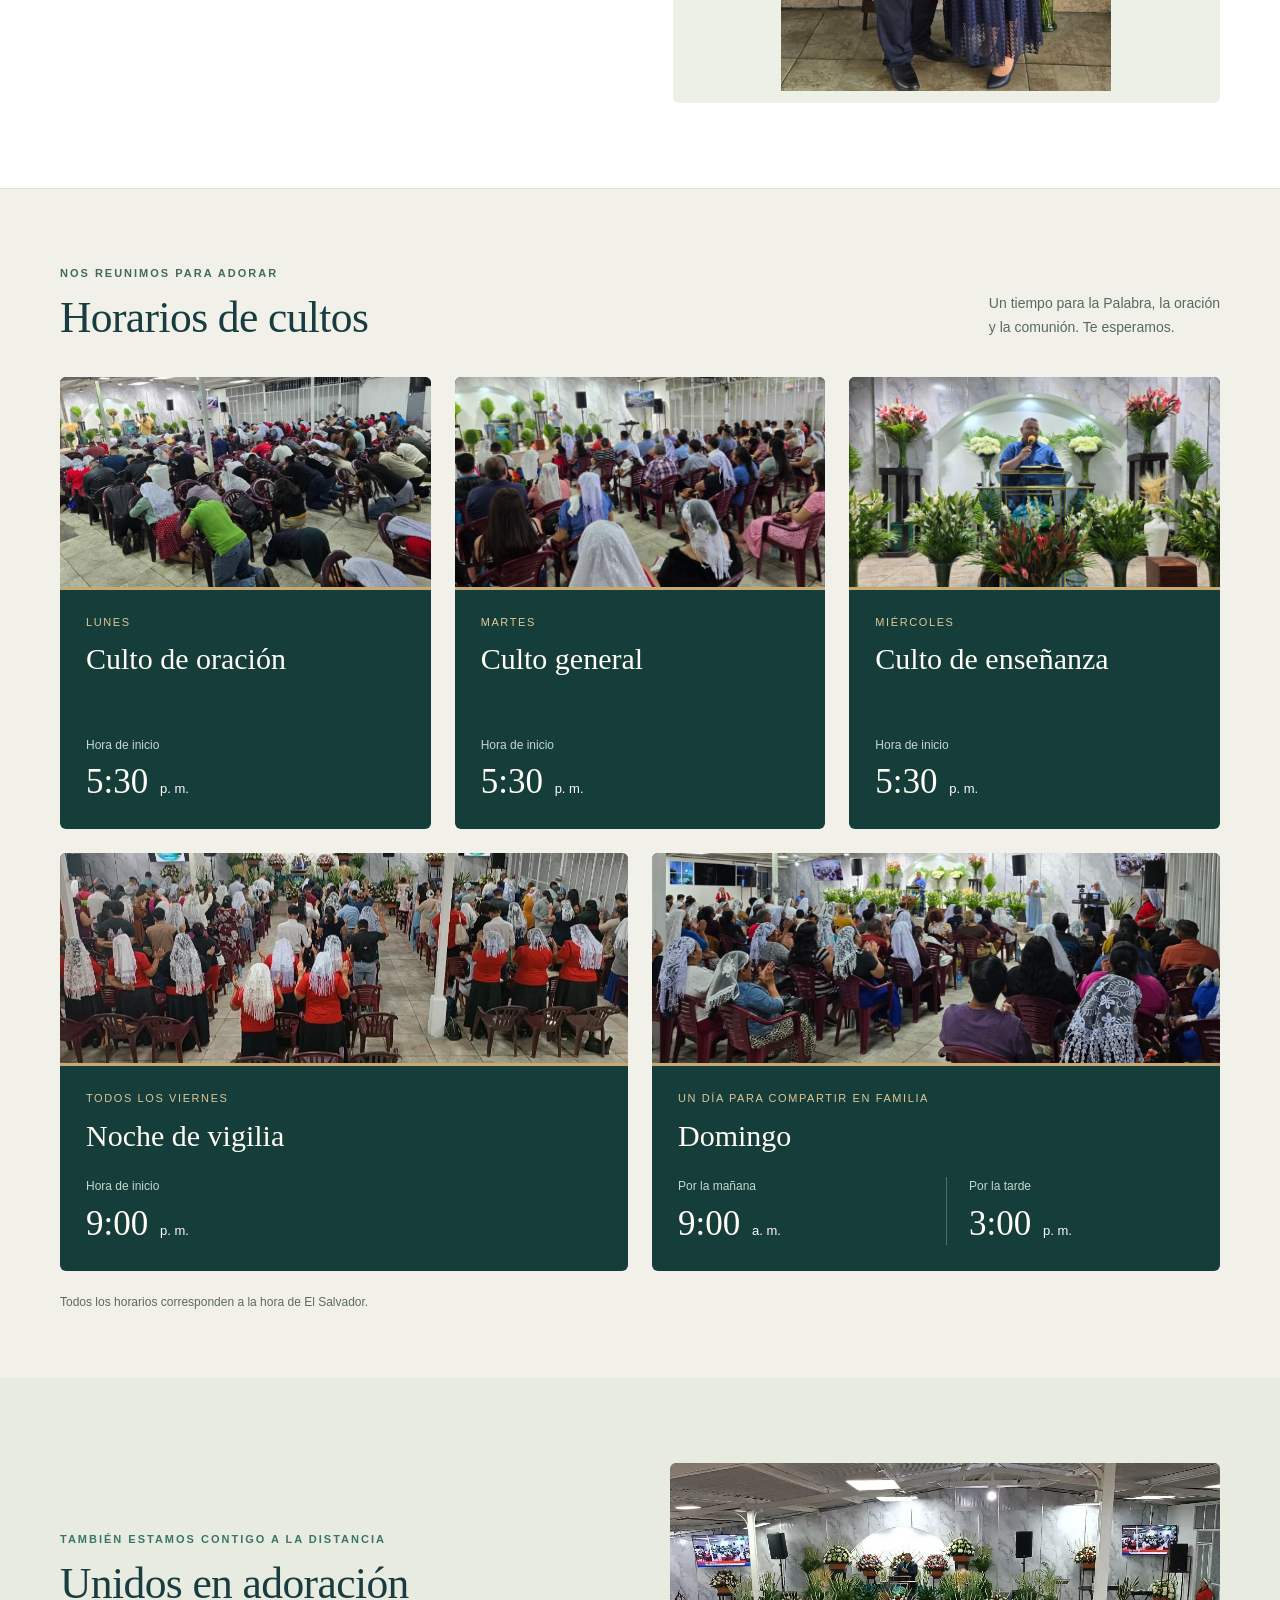
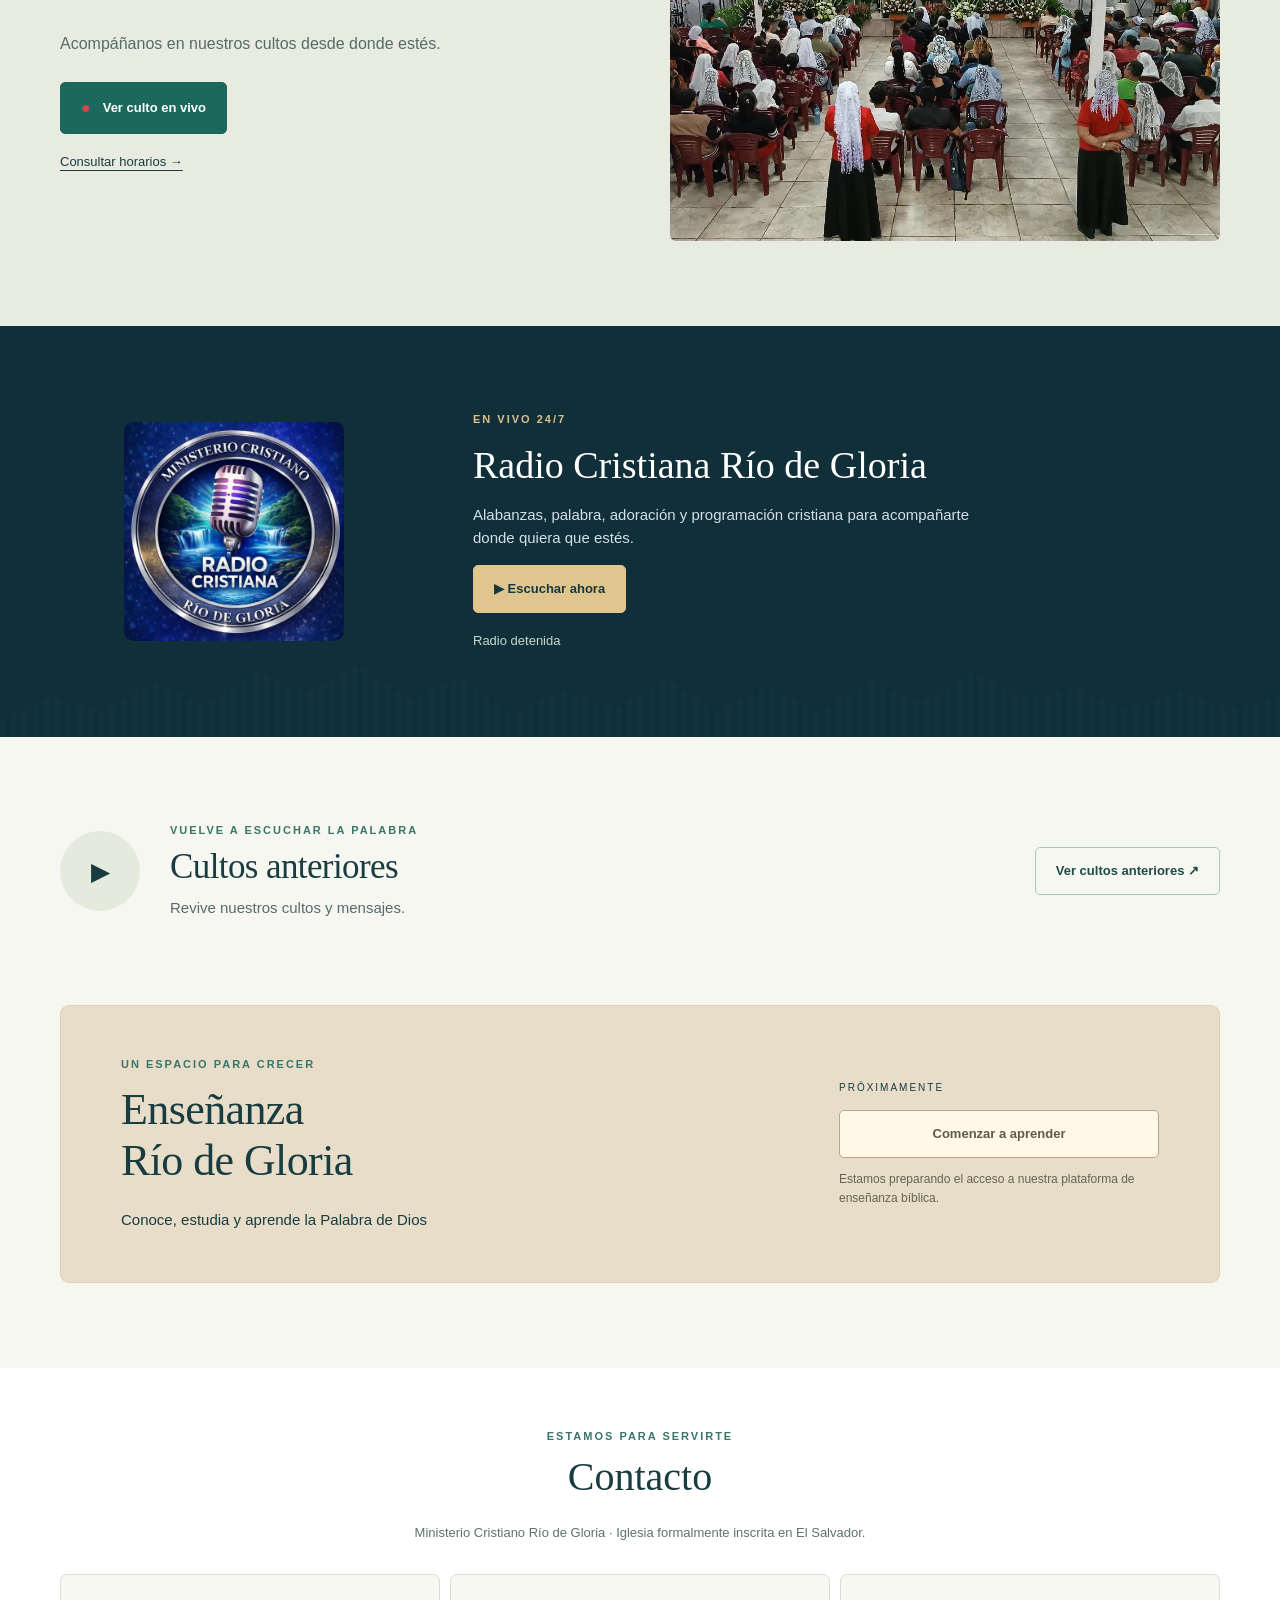
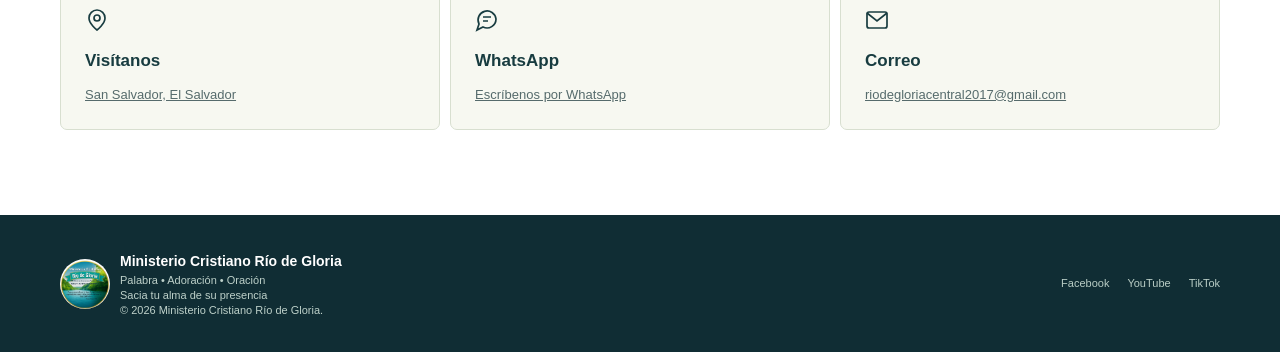
==== commit 47e4f225: "Fix HTML structure for church location link" ====
--- a/index.html
+++ b/index.html
@@ -300,6 +300,7 @@
         <p>
   <a href="https://www.waze.com/es-419/live-map/directions/sv/san-salvador/san-salvador/ministerio-cristiano-rio-de-gloria-central?to=place.ChIJMzymH4E3Y48RrYZHYHWAbYs" target="_blank" rel="noopener noreferrer">
    <span id="church-location"><rio-text data-label="San Salvador, El Salvador" data-rio-edit="index-128">San Salvador, El Salvador</rio-text></span>
+  </a>
         </p>
 
       </div>
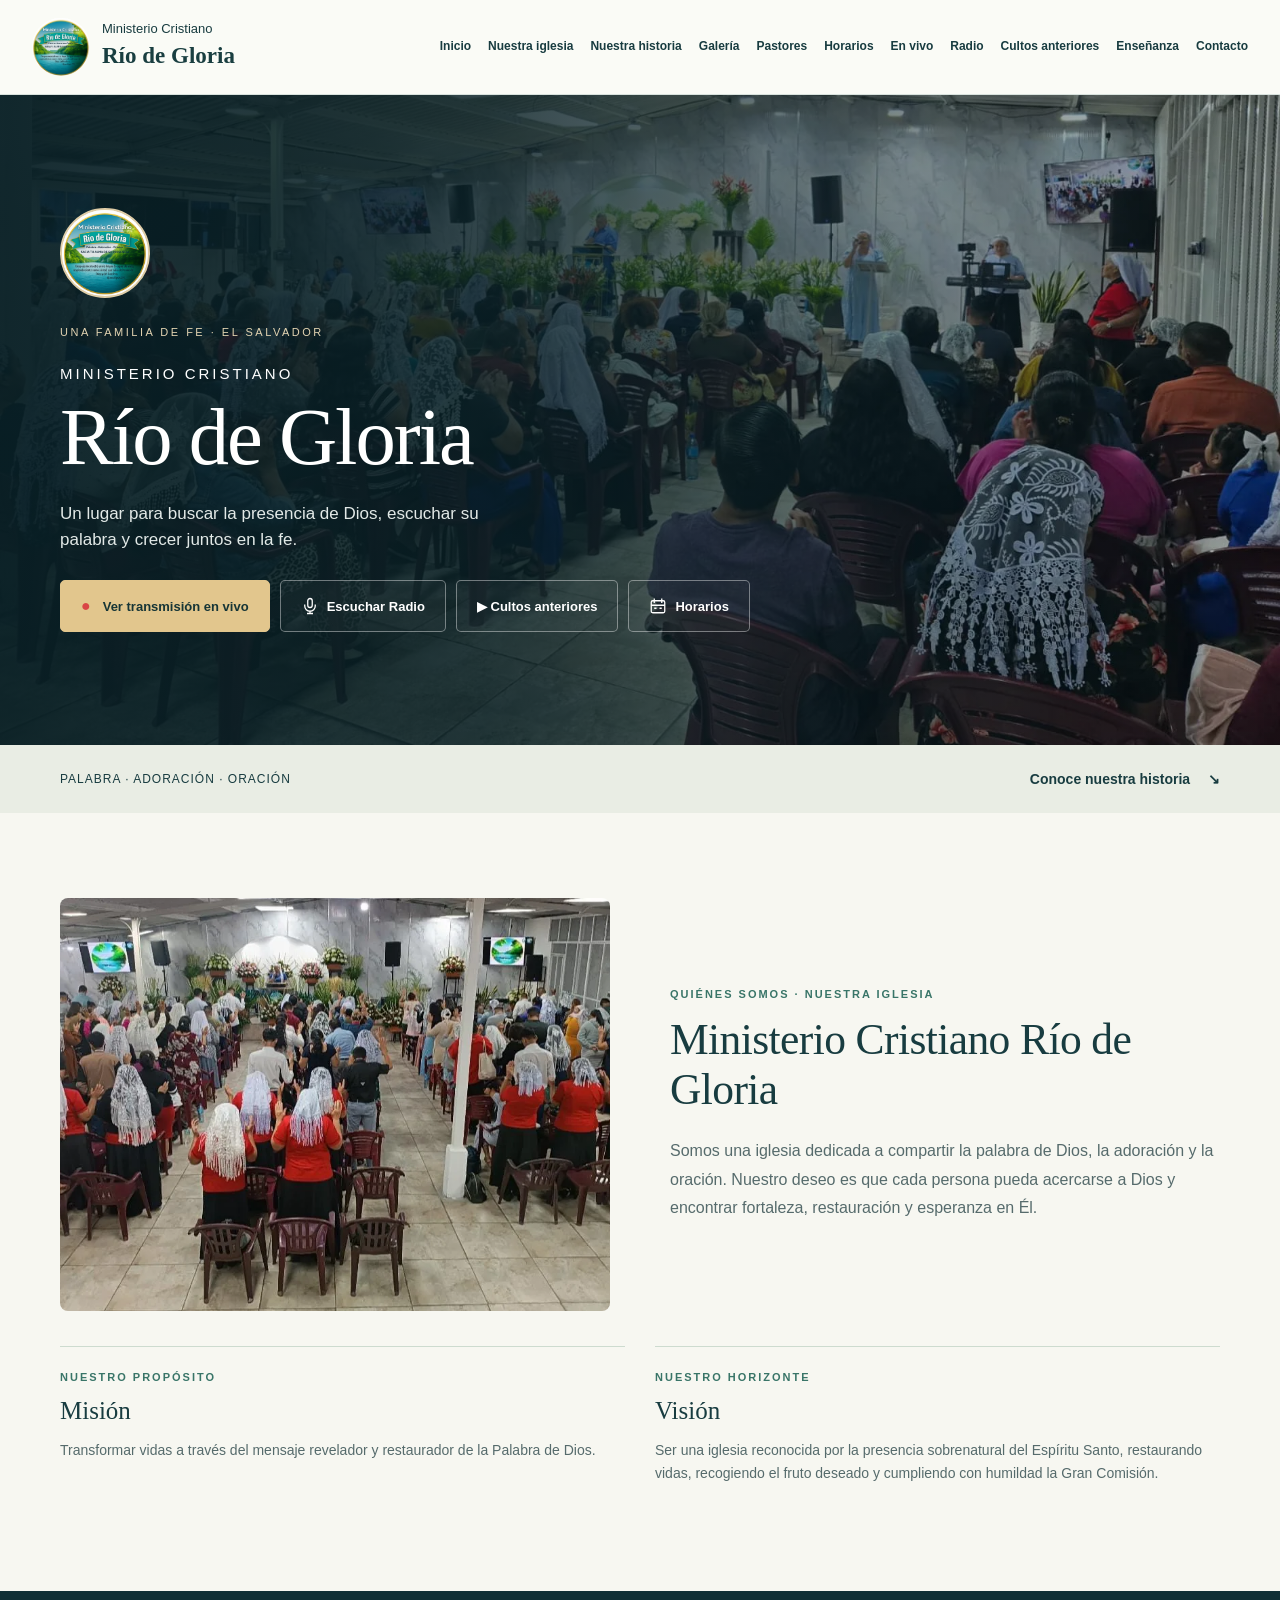
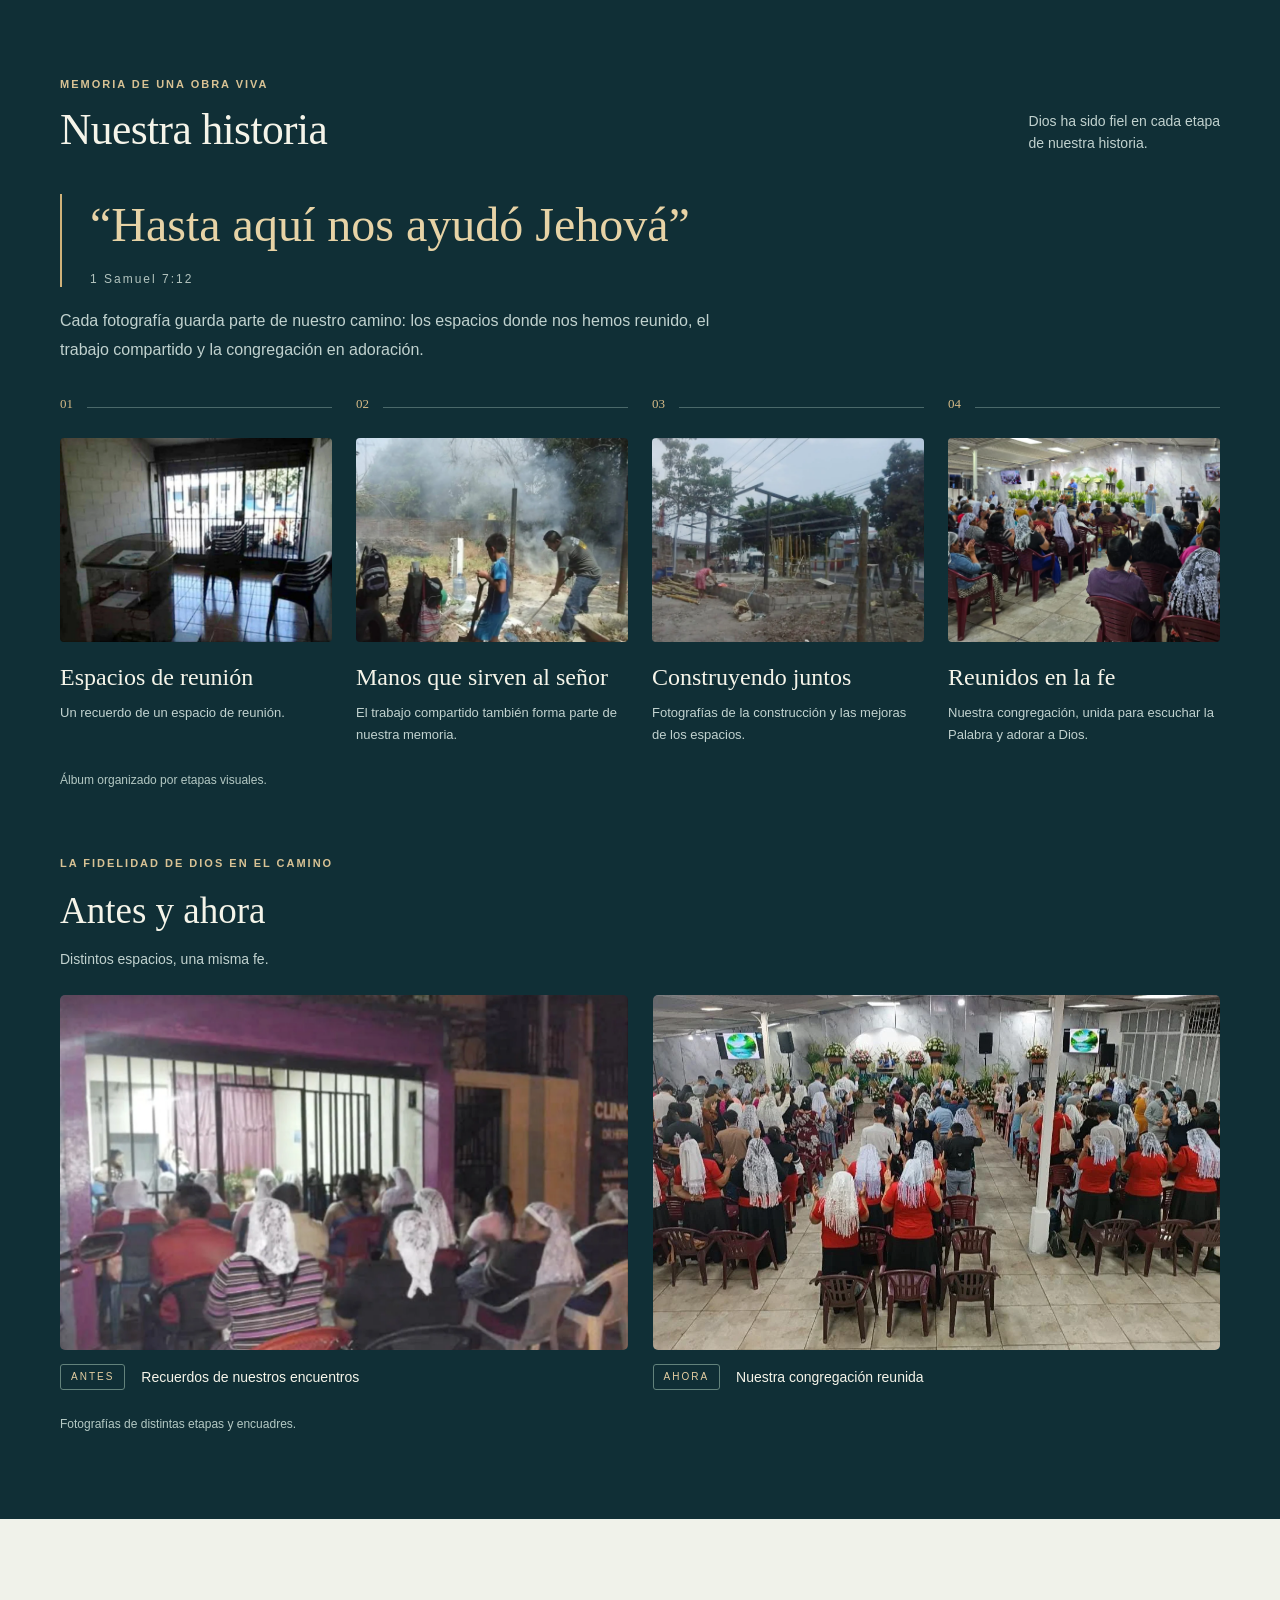
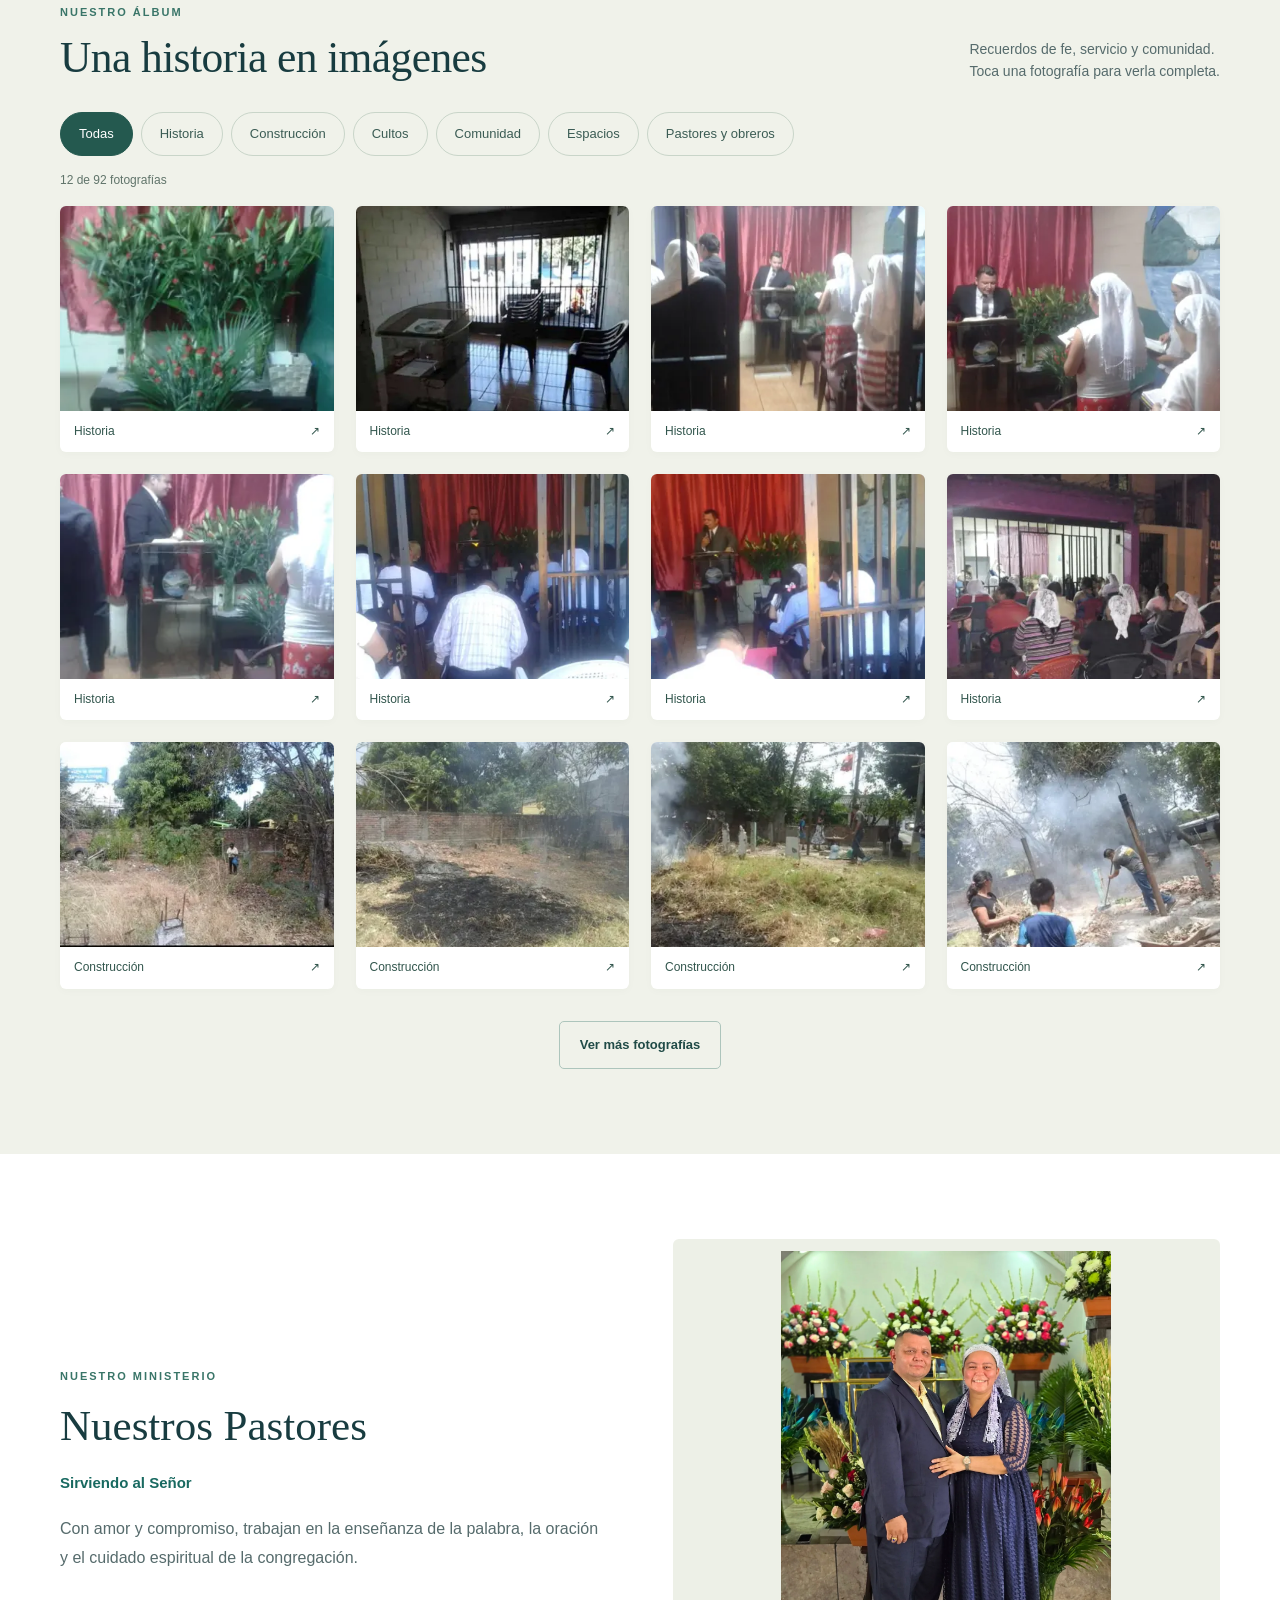
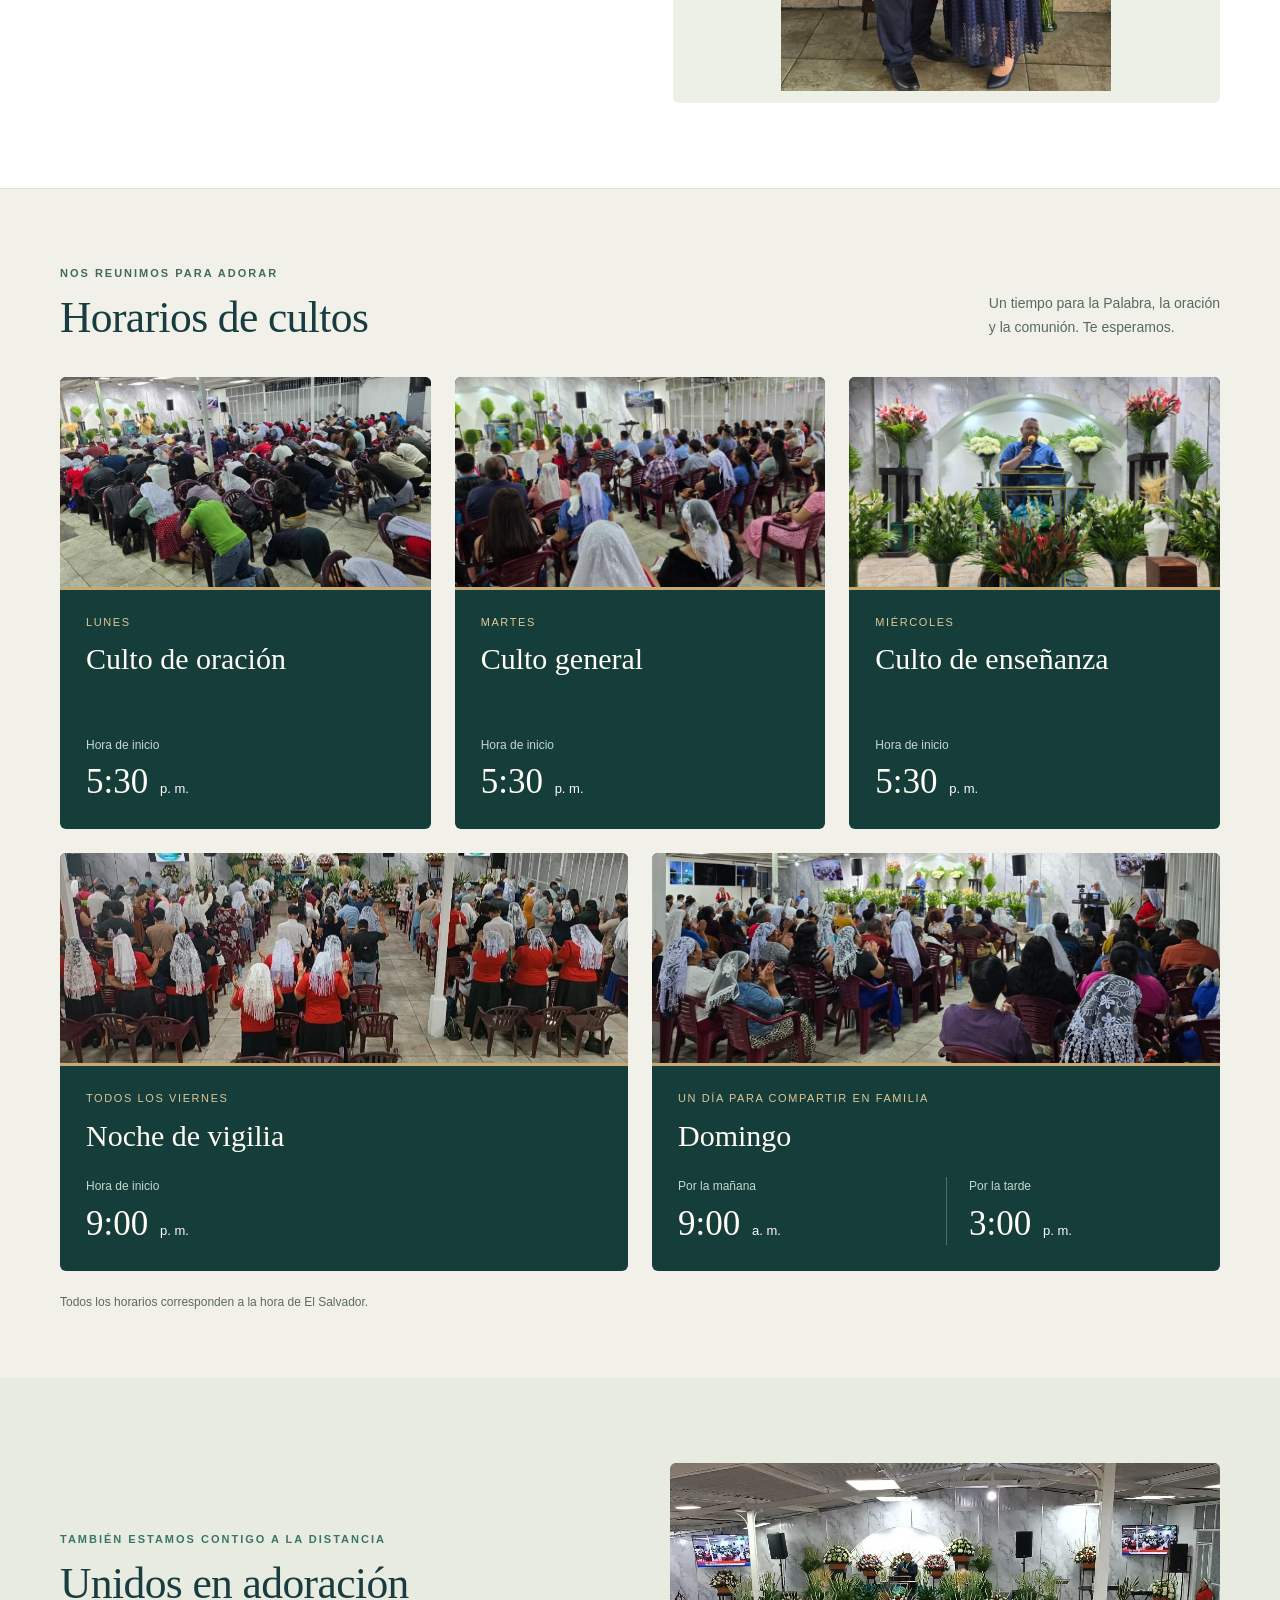
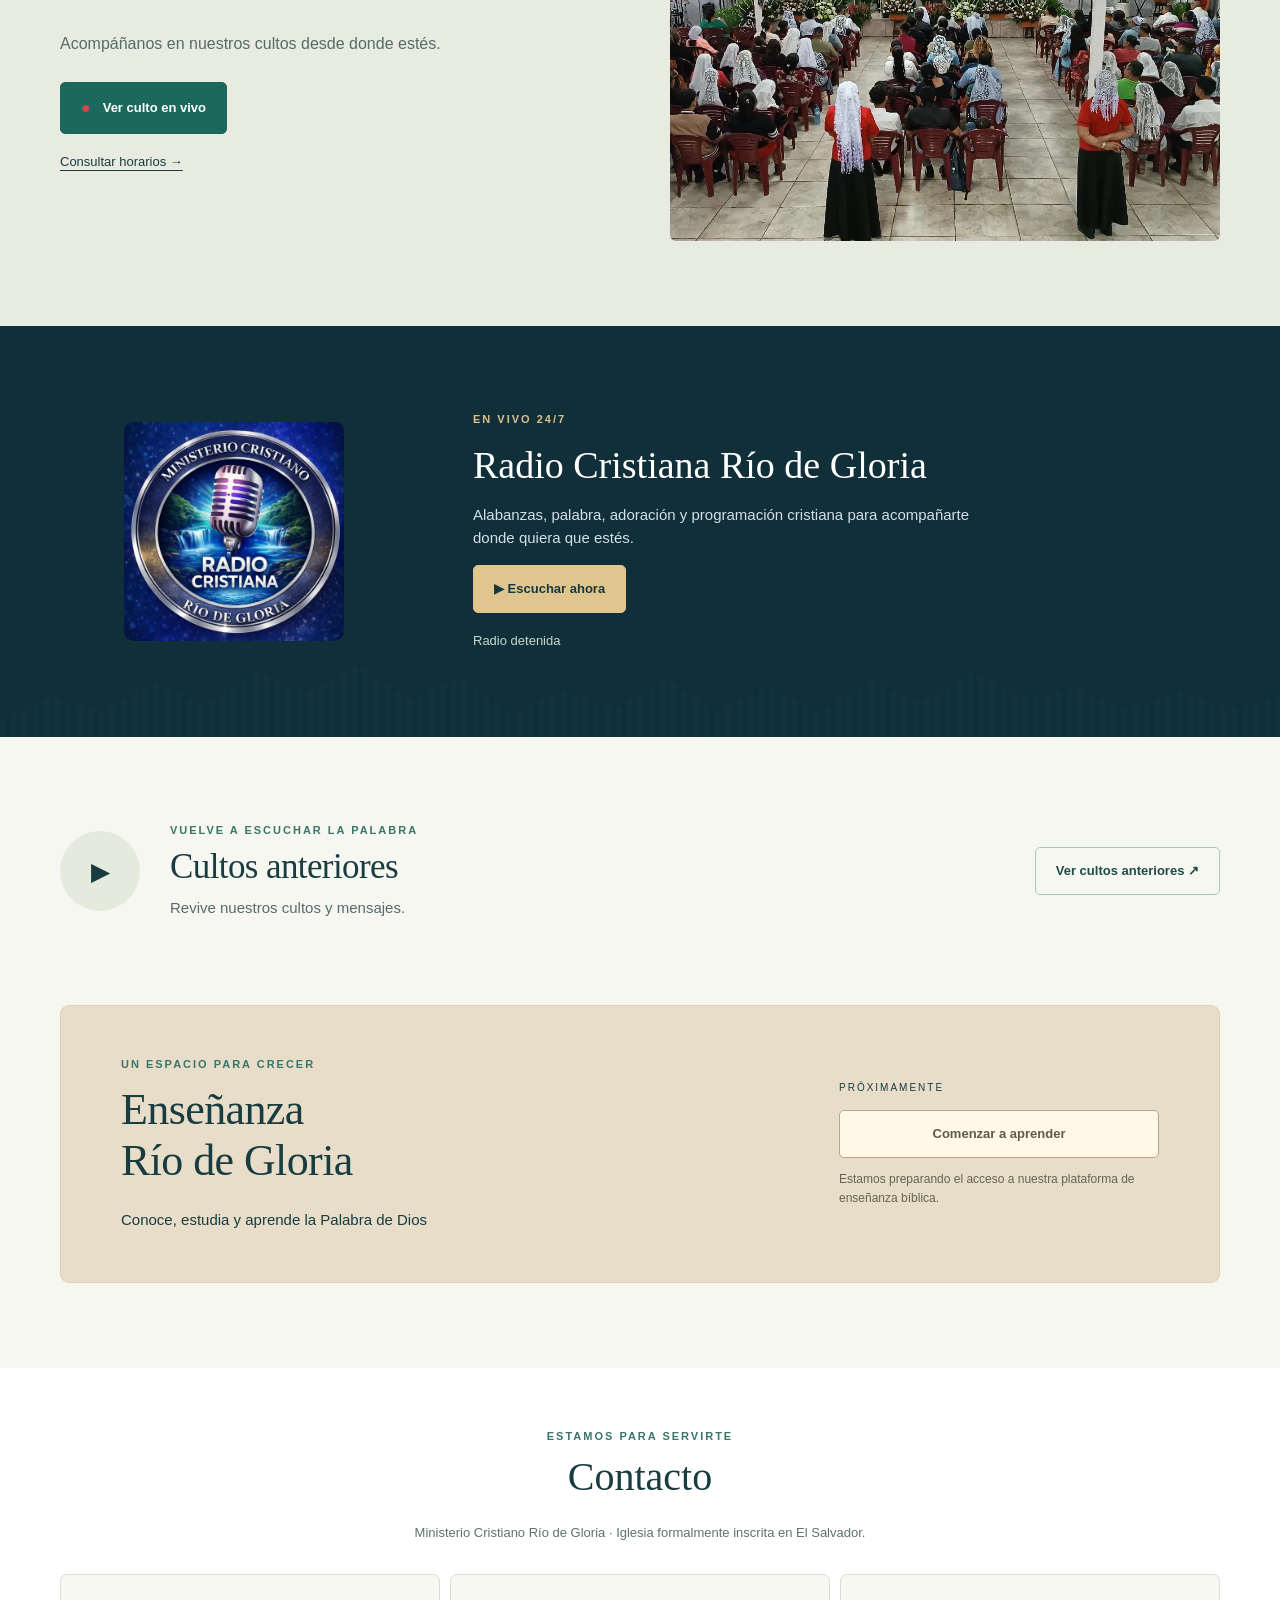
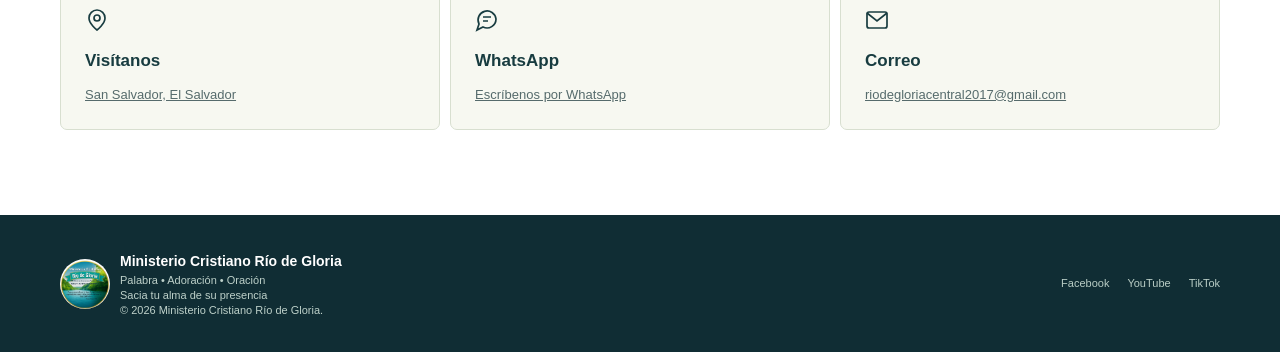
==== commit 616fa53e: "Actualizar página desde el panel de administración" ====
--- a/index.html
+++ b/index.html
@@ -130,7 +130,7 @@
 <div class="container identity-grid"><article><span class="eyebrow">Nuestro propósito</span><h3>Misión</h3><p id="mission-text">Transformar vidas a través del mensaje revelador y restaurador de la Palabra de Dios.</p></article><article><span class="eyebrow">Nuestro horizonte</span><h3>Visión</h3><p id="vision-text">Ser una iglesia reconocida por la presencia sobrenatural del Espíritu Santo, restaurando vidas, recogiendo el fruto deseado y cumpliendo con humildad la Gran Comisión.</p></article></div></section>
 
 
-<section class="section history-section" id="historia"><div class="container"><span class="eyebrow"><rio-text data-label="Memoria de una obra viva" data-rio-edit="index-48">Memoria de una obra viva</rio-text></span><div class="section-heading"><h2 class="title"><rio-text data-label="Nuestra historia" data-rio-edit="index-49">Nuestra historia</rio-text></h2><p class="text-muted"><rio-text data-label="Dios ha sido fiel en cada etapa" data-rio-edit="index-50">Dios ha sido fiel en cada etapa</rio-text><br><rio-text data-label="de nuestra historia." data-rio-edit="index-51">de nuestra historia.</rio-text></p></div><blockquote><rio-text data-label="“Hasta aquí nos ayudó Jehová”" data-rio-edit="index-52">“Hasta aquí nos ayudó Jehová”</rio-text><cite><rio-text data-label="1 Samuel 7:12" data-rio-edit="index-53">1 Samuel 7:12</rio-text></cite></blockquote><p class="history-intro"><rio-text data-label="Cada fotografía guarda parte de nuestro camino: los espacios dond" data-rio-edit="index-54">Cada fotografía guarda parte de nuestro camino: los espacios donde nos hemos reunido, el trabajo compartido y la congregación en adoración.</rio-text></p><div class="timeline"><article class="timeline-card"><span class="step-number"><rio-text data-label="01" data-rio-edit="index-55">01</rio-text></span><img class="" src="assets/fotos/1000310630.webp" alt="Espacio de reunión " loading="lazy" decoding="async" data-rio-edit="index-76" data-rio-custom="true"><h3><rio-text data-label="Espacios de reunión" data-rio-edit="index-56">Espacios de reunión</rio-text></h3><p><rio-text data-label="Un recuerdo de un espacio de reunión con el púlpito y las sillas." data-rio-edit="index-57" data-rio-custom="true">Un recuerdo de un espacio de reunión.</rio-text></p></article><article class="timeline-card"><span class="step-number"><rio-text data-label="02" data-rio-edit="index-58">02</rio-text></span><img class="" src="assets/fotos/1000310637.webp" alt="Hermanos en Cristo ,realizando trabajos de limpieza en el terreno" loading="lazy" decoding="async" data-rio-edit="index-77" data-rio-custom="true"><h3><rio-text data-label="Manos que sirven" data-rio-edit="index-59" data-rio-custom="true">Manos que sirven al señor</rio-text></h3><p><rio-text data-label="El trabajo compartido también forma parte de nuestra memoria." data-rio-edit="index-60">El trabajo compartido también forma parte de nuestra memoria.</rio-text></p></article><article class="timeline-card"><span class="step-number"><rio-text data-label="03" data-rio-edit="index-61">03</rio-text></span><img class="" src="assets/fotos/1000310625.webp" alt="Estructura del techo " loading="lazy" decoding="async" data-rio-edit="index-78" data-rio-custom="true"><h3><rio-text data-label="Construyendo juntos" data-rio-edit="index-62">Construyendo juntos</rio-text></h3><p><rio-text data-label="Fotografías de la construcción y las mejoras de los espacios." data-rio-edit="index-63">Fotografías de la construcción y las mejoras de los espacios.</rio-text></p></article><article class="timeline-card"><span class="step-number"><rio-text data-label="04" data-rio-edit="index-64">04</rio-text></span><img class="" src="assets/fotos/iglesia-4.webp" alt="Vista de la congregación durante un culto" loading="lazy" decoding="async" data-rio-edit="index-79"><h3><rio-text data-label="Reunidos en la fe" data-rio-edit="index-65">Reunidos en la fe</rio-text></h3><p><rio-text data-label="Nuestra congregación, unida para escuchar la Palabra y adorar a D" data-rio-edit="index-66">Nuestra congregación, unida para escuchar la Palabra y adorar a Dios.</rio-text></p></article></div><p class="editorial-note"><rio-text data-label="Álbum organizado por etapas visuales. Las fechas y los relatos de" data-rio-edit="index-67" data-rio-custom="true">Álbum organizado por etapas visuales. </rio-text></p><div class="comparison-heading"><span class="eyebrow"><rio-text data-label="La fidelidad de Dios en el camino" data-rio-edit="index-68">La fidelidad de Dios en el camino</rio-text></span><h3><rio-text data-label="Antes y ahora" data-rio-edit="index-69">Antes y ahora</rio-text></h3><p><rio-text data-label="Distintos espacios, una misma fe." data-rio-edit="index-70">Distintos espacios, una misma fe.</rio-text></p></div><div class="comparison-grid"><figure><img class="" src="assets/fotos/1000310690.webp" alt="Congregación reunida frente a un espacio pequeño " loading="lazy" decoding="async" data-rio-edit="index-80" data-rio-custom="true"><figcaption><span><rio-text data-label="ANTES" data-rio-edit="index-71">ANTES</rio-text></span><rio-text data-label="Recuerdos de nuestros encuentros" data-rio-edit="index-72">Recuerdos de nuestros encuentros</rio-text></figcaption></figure><figure><img class="" src="assets/fotos/subida-17710874-2f2c-4ec0-8a1d-13cd08ee8ecd.webp" alt="Vista amplia del templo con la congregación reunida" loading="lazy" decoding="async" data-rio-edit="index-81" data-rio-custom="true"><figcaption><span><rio-text data-label="AHORA" data-rio-edit="index-73">AHORA</rio-text></span><rio-text data-label="Nuestra congregación reunida" data-rio-edit="index-74">Nuestra congregación reunida</rio-text></figcaption></figure></div><p class="editorial-note"><rio-text data-label="Fotografías de distintas etapas y encuadres; fechas por confirmar" data-rio-edit="index-75" data-rio-custom="true">Fotografías de distintas etapas y encuadres.</rio-text></p></div></section><section class="section" id="galeria"><div class="container"><div class="section-heading"><div><span class="eyebrow"><rio-text data-label="Nuestro álbum" data-rio-edit="index-82">Nuestro álbum</rio-text></span><h2 class="title"><rio-text data-label="Una historia en imágenes" data-rio-edit="index-83">Una historia en imágenes</rio-text></h2></div><p class="text-muted"><rio-text data-label="Recuerdos de fe, servicio y comunidad." data-rio-edit="index-84">Recuerdos de fe, servicio y comunidad.</rio-text><br><rio-text data-label="Toca una fotografía para verla completa." data-rio-edit="index-85">Toca una fotografía para verla completa.</rio-text></p></div><div class="gallery-filters" role="group" aria-label="Filtrar fotografías"><button type="button" data-filter="Todas" aria-pressed="true">Todas</button><button type="button" data-filter="Historia" aria-pressed="false">Historia</button><button type="button" data-filter="Construcción" aria-pressed="false">Construcción</button><button type="button" data-filter="Cultos" aria-pressed="false">Cultos</button><button type="button" data-filter="Comunidad" aria-pressed="false">Comunidad</button><button type="button" data-filter="Espacios" aria-pressed="false">Espacios</button><button type="button" data-filter="Pastores y obreros" aria-pressed="false">Pastores y obreros</button></div><p id="gallery-count" class="gallery-count" aria-live="polite"></p><div class="gallery-grid"><button class="photo-card" type="button" data-category="Historia" data-full="assets/fotos/1000310650.webp" data-caption="Recuerdos de nuestros espacios y reuniones" aria-label="Ampliar: Recuerdos de nuestros espacios y reuniones (1)"><img src="assets/fotos/1000310650-mini.webp" width="950" height="1536" alt="Recuerdos de nuestros espacios y reuniones" loading="lazy" decoding="async"><span>Historia <span aria-hidden="true">↗</span></span></button><button class="photo-card" type="button" data-category="Historia" data-full="assets/fotos/1000310630.webp" data-caption="Recuerdos de nuestros espacios y reuniones" aria-label="Ampliar: Recuerdos de nuestros espacios y reuniones (2)"><img src="assets/fotos/1000310630-mini.webp" width="1536" height="1134" alt="Recuerdos de nuestros espacios y reuniones" loading="lazy" decoding="async"><span>Historia <span aria-hidden="true">↗</span></span></button><button class="photo-card" type="button" data-category="Historia" data-full="assets/fotos/1000310651.webp" data-caption="Recuerdos de nuestros espacios y reuniones" aria-label="Ampliar: Recuerdos de nuestros espacios y reuniones (3)"><img src="assets/fotos/1000310651-mini.webp" width="1536" height="895" alt="Recuerdos de nuestros espacios y reuniones" loading="lazy" decoding="async"><span>Historia <span aria-hidden="true">↗</span></span></button><button class="photo-card" type="button" data-category="Historia" data-full="assets/fotos/1000310653.webp" data-caption="Recuerdos de nuestros espacios y reuniones" aria-label="Ampliar: Recuerdos de nuestros espacios y reuniones (4)"><img src="assets/fotos/1000310653-mini.webp" width="1536" height="896" alt="Recuerdos de nuestros espacios y reuniones" loading="lazy" decoding="async"><span>Historia <span aria-hidden="true">↗</span></span></button><button class="photo-card" type="button" data-category="Historia" data-full="assets/fotos/1000310652.webp" data-caption="Recuerdos de nuestros espacios y reuniones" aria-label="Ampliar: Recuerdos de nuestros espacios y reuniones (5)"><img src="assets/fotos/1000310652-mini.webp" width="931" height="1536" alt="Recuerdos de nuestros espacios y reuniones" loading="lazy" decoding="async"><span>Historia <span aria-hidden="true">↗</span></span></button><button class="photo-card" type="button" data-category="Historia" data-full="assets/fotos/1000310655.webp" data-caption="Recuerdos de nuestros espacios y reuniones" aria-label="Ampliar: Recuerdos de nuestros espacios y reuniones (6)"><img src="assets/fotos/1000310655-mini.webp" width="1536" height="900" alt="Recuerdos de nuestros espacios y reuniones" loading="lazy" decoding="async"><span>Historia <span aria-hidden="true">↗</span></span></button><button class="photo-card" type="button" data-category="Historia" data-full="assets/fotos/1000310657.webp" data-caption="Recuerdos de nuestros espacios y reuniones" aria-label="Ampliar: Recuerdos de nuestros espacios y reuniones (7)"><img src="assets/fotos/1000310657-mini.webp" width="1536" height="865" alt="Recuerdos de nuestros espacios y reuniones" loading="lazy" decoding="async"><span>Historia <span aria-hidden="true">↗</span></span></button><button class="photo-card" type="button" data-category="Historia" data-full="assets/fotos/1000310690.webp" data-caption="Recuerdos de nuestros espacios y reuniones" aria-label="Ampliar: Recuerdos de nuestros espacios y reuniones (8)"><img src="assets/fotos/1000310690-mini.webp" width="1536" height="1099" alt="Recuerdos de nuestros espacios y reuniones" loading="lazy" decoding="async"><span>Historia <span aria-hidden="true">↗</span></span></button><button class="photo-card" type="button" data-category="Construcción" data-full="assets/fotos/1000310638.webp" data-caption="Trabajos y preparación de los espacios" aria-label="Ampliar: Trabajos y preparación de los espacios (9)"><img src="assets/fotos/1000310638-mini.webp" width="1536" height="916" alt="Trabajos y preparación de los espacios" loading="lazy" decoding="async"><span>Construcción <span aria-hidden="true">↗</span></span></button><button class="photo-card" type="button" data-category="Construcción" data-full="assets/fotos/1000310639.webp" data-caption="Trabajos y preparación de los espacios" aria-label="Ampliar: Trabajos y preparación de los espacios (10)"><img src="assets/fotos/1000310639-mini.webp" width="1536" height="887" alt="Trabajos y preparación de los espacios" loading="lazy" decoding="async"><span>Construcción <span aria-hidden="true">↗</span></span></button><button class="photo-card" type="button" data-category="Construcción" data-full="assets/fotos/1000310640.webp" data-caption="Trabajos y preparación de los espacios" aria-label="Ampliar: Trabajos y preparación de los espacios (11)"><img src="assets/fotos/1000310640-mini.webp" width="1536" height="897" alt="Trabajos y preparación de los espacios" loading="lazy" decoding="async"><span>Construcción <span aria-hidden="true">↗</span></span></button><button class="photo-card" type="button" data-category="Construcción" data-full="assets/fotos/1000310641.webp" data-caption="Trabajos y preparación de los espacios" aria-label="Ampliar: Trabajos y preparación de los espacios (12)"><img src="assets/fotos/1000310641-mini.webp" width="1536" height="906" alt="Trabajos y preparación de los espacios" loading="lazy" decoding="async"><span>Construcción <span aria-hidden="true">↗</span></span></button><button class="photo-card" type="button" data-category="Construcción" data-full="assets/fotos/1000310642.webp" data-caption="Trabajos y preparación de los espacios" aria-label="Ampliar: Trabajos y preparación de los espacios (13)"><img src="assets/fotos/1000310642-mini.webp" width="1536" height="899" alt="Trabajos y preparación de los espacios" loading="lazy" decoding="async"><span>Construcción <span aria-hidden="true">↗</span></span></button><button class="photo-card" type="button" data-category="Construcción" data-full="assets/fotos/1000310686.webp" data-caption="Trabajos y preparación de los espacios" aria-label="Ampliar: Trabajos y preparación de los espacios (14)"><img src="assets/fotos/1000310686-mini.webp" width="1536" height="873" alt="Trabajos y preparación de los espacios" loading="lazy" decoding="async"><span>Construcción <span aria-hidden="true">↗</span></span></button><button class="photo-card" type="button" data-category="Construcción" data-full="assets/fotos/1000310687.webp" data-caption="Trabajos y preparación de los espacios" aria-label="Ampliar: Trabajos y preparación de los espacios (15)"><img src="assets/fotos/1000310687-mini.webp" width="1536" height="914" alt="Trabajos y preparación de los espacios" loading="lazy" decoding="async"><span>Construcción <span aria-hidden="true">↗</span></span></button><button class="photo-card" type="button" data-category="Construcción" data-full="assets/fotos/1000310688.webp" data-caption="Trabajos y preparación de los espacios" aria-label="Ampliar: Trabajos y preparación de los espacios (16)"><img src="assets/fotos/1000310688-mini.webp" width="1536" height="905" alt="Trabajos y preparación de los espacios" loading="lazy" decoding="async"><span>Construcción <span aria-hidden="true">↗</span></span></button><button class="photo-card" type="button" data-category="Construcción" data-full="assets/fotos/1000310637.webp" data-caption="Trabajos y preparación de los espacios" aria-label="Ampliar: Trabajos y preparación de los espacios (17)"><img src="assets/fotos/1000310637-mini.webp" width="1536" height="902" alt="Trabajos y preparación de los espacios" loading="lazy" decoding="async"><span>Construcción <span aria-hidden="true">↗</span></span></button><button class="photo-card" type="button" data-category="Construcción" data-full="assets/fotos/1000310624.webp" data-caption="Trabajos y preparación de los espacios" aria-label="Ampliar: Trabajos y preparación de los espacios (18)"><img src="assets/fotos/1000310624-mini.webp" width="1536" height="920" alt="Trabajos y preparación de los espacios" loading="lazy" decoding="async"><span>Construcción <span aria-hidden="true">↗</span></span></button><button class="photo-card" type="button" data-category="Construcción" data-full="assets/fotos/1000310623.webp" data-caption="Trabajos y preparación de los espacios" aria-label="Ampliar: Trabajos y preparación de los espacios (19)"><img src="assets/fotos/1000310623-mini.webp" width="1536" height="987" alt="Trabajos y preparación de los espacios" loading="lazy" decoding="async"><span>Construcción <span aria-hidden="true">↗</span></span></button><button class="photo-card" type="button" data-category="Construcción" data-full="assets/fotos/1000310636.webp" data-caption="Trabajos y preparación de los espacios" aria-label="Ampliar: Trabajos y preparación de los espacios (20)"><img src="assets/fotos/1000310636-mini.webp" width="1536" height="899" alt="Trabajos y preparación de los espacios" loading="lazy" decoding="async"><span>Construcción <span aria-hidden="true">↗</span></span></button><button class="photo-card" type="button" data-category="Construcción" data-full="assets/fotos/1000310452.webp" data-caption="Trabajos y preparación de los espacios" aria-label="Ampliar: Trabajos y preparación de los espacios (21)"><img src="assets/fotos/1000310452-mini.webp" width="1536" height="935" alt="Trabajos y preparación de los espacios" loading="lazy" decoding="async"><span>Construcción <span aria-hidden="true">↗</span></span></button><button class="photo-card" type="button" data-category="Construcción" data-full="assets/fotos/1000310453.webp" data-caption="Trabajos y preparación de los espacios" aria-label="Ampliar: Trabajos y preparación de los espacios (22)"><img src="assets/fotos/1000310453-mini.webp" width="1536" height="895" alt="Trabajos y preparación de los espacios" loading="lazy" decoding="async"><span>Construcción <span aria-hidden="true">↗</span></span></button><button class="photo-card" type="button" data-category="Construcción" data-full="assets/fotos/1000310454.webp" data-caption="Trabajos y preparación de los espacios" aria-label="Ampliar: Trabajos y preparación de los espacios (23)"><img src="assets/fotos/1000310454-mini.webp" width="1536" height="902" alt="Trabajos y preparación de los espacios" loading="lazy" decoding="async"><span>Construcción <span aria-hidden="true">↗</span></span></button><button class="photo-card" type="button" data-category="Construcción" data-full="assets/fotos/1000310625.webp" data-caption="Trabajos y preparación de los espacios" aria-label="Ampliar: Trabajos y preparación de los espacios (24)"><img src="assets/fotos/1000310625-mini.webp" width="1536" height="899" alt="Trabajos y preparación de los espacios" loading="lazy" decoding="async"><span>Construcción <span aria-hidden="true">↗</span></span></button><button class="photo-card" type="button" data-category="Construcción" data-full="assets/fotos/1000310685.webp" data-caption="Trabajos y preparación de los espacios" aria-label="Ampliar: Trabajos y preparación de los espacios (25)"><img src="assets/fotos/1000310685-mini.webp" width="928" height="1536" alt="Trabajos y preparación de los espacios" loading="lazy" decoding="async"><span>Construcción <span aria-hidden="true">↗</span></span></button><button class="photo-card" type="button" data-category="Construcción" data-full="assets/fotos/1000310455.webp" data-caption="Trabajos y preparación de los espacios" aria-label="Ampliar: Trabajos y preparación de los espacios (26)"><img src="assets/fotos/1000310455-mini.webp" width="1536" height="822" alt="Trabajos y preparación de los espacios" loading="lazy" decoding="async"><span>Construcción <span aria-hidden="true">↗</span></span></button><button class="photo-card" type="button" data-category="Historia" data-full="assets/fotos/1000310684.webp" data-caption="Recuerdos de nuestros espacios y reuniones" aria-label="Ampliar: Recuerdos de nuestros espacios y reuniones (27)"><img src="assets/fotos/1000310684-mini.webp" width="1536" height="863" alt="Recuerdos de nuestros espacios y reuniones" loading="lazy" decoding="async"><span>Historia <span aria-hidden="true">↗</span></span></button><button class="photo-card" type="button" data-category="Historia" data-full="assets/fotos/1000310628.webp" data-caption="Recuerdos de nuestros espacios y reuniones" aria-label="Ampliar: Recuerdos de nuestros espacios y reuniones (28)"><img src="assets/fotos/1000310628-mini.webp" width="1536" height="836" alt="Recuerdos de nuestros espacios y reuniones" loading="lazy" decoding="async"><span>Historia <span aria-hidden="true">↗</span></span></button><button class="photo-card" type="button" data-category="Historia" data-full="assets/fotos/1000310660.webp" data-caption="Recuerdos de nuestros espacios y reuniones" aria-label="Ampliar: Recuerdos de nuestros espacios y reuniones (29)"><img src="assets/fotos/1000310660-mini.webp" width="1536" height="1116" alt="Recuerdos de nuestros espacios y reuniones" loading="lazy" decoding="async"><span>Historia <span aria-hidden="true">↗</span></span></button><button class="photo-card" type="button" data-category="Pastores y obreros" data-full="assets/fotos/1000310656.webp" data-caption="Recuerdos de nuestros espacios y reuniones" aria-label="Ampliar: Recuerdos de nuestros espacios y reuniones (30)"><img src="assets/fotos/1000310656-mini.webp" width="1173" height="1536" alt="Recuerdos de nuestros espacios y reuniones" loading="lazy" decoding="async"><span>Pastores y obreros <span aria-hidden="true">↗</span></span></button><button class="photo-card" type="button" data-category="Pastores y obreros" data-full="assets/fotos/1000310658.webp" data-caption="Recuerdos de nuestros espacios y reuniones" aria-label="Ampliar: Recuerdos de nuestros espacios y reuniones (31)"><img src="assets/fotos/1000310658-mini.webp" width="1536" height="835" alt="Recuerdos de nuestros espacios y reuniones" loading="lazy" decoding="async"><span>Pastores y obreros <span aria-hidden="true">↗</span></span></button><button class="photo-card" type="button" data-category="Construcción" data-full="assets/fotos/1000310661.webp" data-caption="Trabajos y preparación de los espacios" aria-label="Ampliar: Trabajos y preparación de los espacios (32)"><img src="assets/fotos/1000310661-mini.webp" width="1536" height="1104" alt="Trabajos y preparación de los espacios" loading="lazy" decoding="async"><span>Construcción <span aria-hidden="true">↗</span></span></button><button class="photo-card" type="button" data-category="Historia" data-full="assets/fotos/1000310663.webp" data-caption="Recuerdos de nuestros espacios y reuniones" aria-label="Ampliar: Recuerdos de nuestros espacios y reuniones (33)"><img src="assets/fotos/1000310663-mini.webp" width="1536" height="1132" alt="Recuerdos de nuestros espacios y reuniones" loading="lazy" decoding="async"><span>Historia <span aria-hidden="true">↗</span></span></button><button class="photo-card" type="button" data-category="Historia" data-full="assets/fotos/1000310664.webp" data-caption="Recuerdos de nuestros espacios y reuniones" aria-label="Ampliar: Recuerdos de nuestros espacios y reuniones (34)"><img src="assets/fotos/1000310664-mini.webp" width="1536" height="1142" alt="Recuerdos de nuestros espacios y reuniones" loading="lazy" decoding="async"><span>Historia <span aria-hidden="true">↗</span></span></button><button class="photo-card" type="button" data-category="Historia" data-full="assets/fotos/1000310665.webp" data-caption="Recuerdos de nuestros espacios y reuniones" aria-label="Ampliar: Recuerdos de nuestros espacios y reuniones (35)"><img src="assets/fotos/1000310665-mini.webp" width="1536" height="1142" alt="Recuerdos de nuestros espacios y reuniones" loading="lazy" decoding="async"><span>Historia <span aria-hidden="true">↗</span></span></button><button class="photo-card" type="button" data-category="Historia" data-full="assets/fotos/1000310662.webp" data-caption="Recuerdos de nuestros espacios y reuniones" aria-label="Ampliar: Recuerdos de nuestros espacios y reuniones (36)"><img src="assets/fotos/1000310662-mini.webp" width="1536" height="927" alt="Recuerdos de nuestros espacios y reuniones" loading="lazy" decoding="async"><span>Historia <span aria-hidden="true">↗</span></span></button><button class="photo-card" type="button" data-category="Historia" data-full="assets/fotos/1000310669.webp" data-caption="Recuerdos de nuestros espacios y reuniones" aria-label="Ampliar: Recuerdos de nuestros espacios y reuniones (37)"><img src="assets/fotos/1000310669-mini.webp" width="1536" height="790" alt="Recuerdos de nuestros espacios y reuniones" loading="lazy" decoding="async"><span>Historia <span aria-hidden="true">↗</span></span></button><button class="photo-card" type="button" data-category="Historia" data-full="assets/fotos/1000310683.webp" data-caption="Momentos compartidos en Río de Gloria" aria-label="Ampliar: Momentos compartidos en Río de Gloria (38)"><img src="assets/fotos/1000310683-mini.webp" width="1119" height="1536" alt="Momentos compartidos en Río de Gloria" loading="lazy" decoding="async"><span>Historia <span aria-hidden="true">↗</span></span></button><button class="photo-card" type="button" data-category="Pastores y obreros" data-full="assets/fotos/1000310682.webp" data-caption="Momentos compartidos en Río de Gloria" aria-label="Ampliar: Momentos compartidos en Río de Gloria (39)"><img src="assets/fotos/1000310682-mini.webp" width="1180" height="1536" alt="Momentos compartidos en Río de Gloria" loading="lazy" decoding="async"><span>Pastores y obreros <span aria-hidden="true">↗</span></span></button><button class="photo-card" type="button" data-category="Pastores y obreros" data-full="assets/fotos/1000310672.webp" data-caption="Momentos compartidos en Río de Gloria" aria-label="Ampliar: Momentos compartidos en Río de Gloria (40)"><img src="assets/fotos/1000310672-mini.webp" width="1258" height="1536" alt="Momentos compartidos en Río de Gloria" loading="lazy" decoding="async"><span>Pastores y obreros <span aria-hidden="true">↗</span></span></button><button class="photo-card" type="button" data-category="Construcción" data-full="assets/fotos/1000310679.webp" data-caption="Trabajos y preparación de los espacios" aria-label="Ampliar: Trabajos y preparación de los espacios (41)"><img src="assets/fotos/1000310679-mini.webp" width="1536" height="731" alt="Trabajos y preparación de los espacios" loading="lazy" decoding="async"><span>Construcción <span aria-hidden="true">↗</span></span></button><button class="photo-card" type="button" data-category="Construcción" data-full="assets/fotos/1000310681.webp" data-caption="Trabajos y preparación de los espacios" aria-label="Ampliar: Trabajos y preparación de los espacios (42)"><img src="assets/fotos/1000310681-mini.webp" width="1536" height="694" alt="Trabajos y preparación de los espacios" loading="lazy" decoding="async"><span>Construcción <span aria-hidden="true">↗</span></span></button><button class="photo-card" type="button" data-category="Construcción" data-full="assets/fotos/1000310678.webp" data-caption="Trabajos y preparación de los espacios" aria-label="Ampliar: Trabajos y preparación de los espacios (43)"><img src="assets/fotos/1000310678-mini.webp" width="1536" height="734" alt="Trabajos y preparación de los espacios" loading="lazy" decoding="async"><span>Construcción <span aria-hidden="true">↗</span></span></button><button class="photo-card" type="button" data-category="Construcción" data-full="assets/fotos/1000310680.webp" data-caption="Trabajos y preparación de los espacios" aria-label="Ampliar: Trabajos y preparación de los espacios (44)"><img src="assets/fotos/1000310680-mini.webp" width="1536" height="596" alt="Trabajos y preparación de los espacios" loading="lazy" decoding="async"><span>Construcción <span aria-hidden="true">↗</span></span></button><button class="photo-card" type="button" data-category="Pastores y obreros" data-full="assets/fotos/1000310671.webp" data-caption="Momentos compartidos en Río de Gloria" aria-label="Ampliar: Momentos compartidos en Río de Gloria (45)"><img src="assets/fotos/1000310671-mini.webp" width="912" height="1536" alt="Momentos compartidos en Río de Gloria" loading="lazy" decoding="async"><span>Pastores y obreros <span aria-hidden="true">↗</span></span></button><button class="photo-card" type="button" data-category="Historia" data-full="assets/fotos/1000310666.webp" data-caption="Recuerdos de nuestros espacios y reuniones" aria-label="Ampliar: Recuerdos de nuestros espacios y reuniones (46)"><img src="assets/fotos/1000310666-mini.webp" width="1536" height="1132" alt="Recuerdos de nuestros espacios y reuniones" loading="lazy" decoding="async"><span>Historia <span aria-hidden="true">↗</span></span></button><button class="photo-card" type="button" data-category="Pastores y obreros" data-full="assets/fotos/1000310626.webp" data-caption="Momentos compartidos en Río de Gloria" aria-label="Ampliar: Momentos compartidos en Río de Gloria (47)"><img src="assets/fotos/1000310626-mini.webp" width="1091" height="1536" alt="Momentos compartidos en Río de Gloria" loading="lazy" decoding="async"><span>Pastores y obreros <span aria-hidden="true">↗</span></span></button><button class="photo-card" type="button" data-category="Cultos" data-full="assets/fotos/1000310667.webp" data-caption="La congregación reunida en Río de Gloria" aria-label="Ampliar: La congregación reunida en Río de Gloria (48)"><img src="assets/fotos/1000310667-mini.webp" width="1536" height="913" alt="La congregación reunida en Río de Gloria" loading="lazy" decoding="async"><span>Cultos <span aria-hidden="true">↗</span></span></button><button class="photo-card" type="button" data-category="Historia" data-full="assets/fotos/1000310668.webp" data-caption="Recuerdos de nuestros espacios y reuniones" aria-label="Ampliar: Recuerdos de nuestros espacios y reuniones (49)"><img src="assets/fotos/1000310668-mini.webp" width="1536" height="835" alt="Recuerdos de nuestros espacios y reuniones" loading="lazy" decoding="async"><span>Historia <span aria-hidden="true">↗</span></span></button><button class="photo-card" type="button" data-category="Pastores y obreros" data-full="assets/fotos/1000310670.webp" data-caption="Momentos compartidos en Río de Gloria" aria-label="Ampliar: Momentos compartidos en Río de Gloria (50)"><img src="assets/fotos/1000310670-mini.webp" width="1536" height="1525" alt="Momentos compartidos en Río de Gloria" loading="lazy" decoding="async"><span>Pastores y obreros <span aria-hidden="true">↗</span></span></button><button class="photo-card" type="button" data-category="Historia" data-full="assets/fotos/1000310677.webp" data-caption="Recuerdos de nuestros espacios y reuniones" aria-label="Ampliar: Recuerdos de nuestros espacios y reuniones (51)"><img src="assets/fotos/1000310677-mini.webp" width="1536" height="701" alt="Recuerdos de nuestros espacios y reuniones" loading="lazy" decoding="async"><span>Historia <span aria-hidden="true">↗</span></span></button><button class="photo-card" type="button" data-category="Pastores y obreros" data-full="assets/fotos/1000310674.webp" data-caption="Momentos compartidos en Río de Gloria" aria-label="Ampliar: Momentos compartidos en Río de Gloria (52)"><img src="assets/fotos/1000310674-mini.webp" width="1183" height="1536" alt="Momentos compartidos en Río de Gloria" loading="lazy" decoding="async"><span>Pastores y obreros <span aria-hidden="true">↗</span></span></button><button class="photo-card" type="button" data-category="Cultos" data-full="assets/fotos/1000310676.webp" data-caption="La congregación reunida en Río de Gloria" aria-label="Ampliar: La congregación reunida en Río de Gloria (53)"><img src="assets/fotos/1000310676-mini.webp" width="1536" height="1126" alt="La congregación reunida en Río de Gloria" loading="lazy" decoding="async"><span>Cultos <span aria-hidden="true">↗</span></span></button><button class="photo-card" type="button" data-category="Pastores y obreros" data-full="assets/fotos/1000310673.webp" data-caption="Momentos compartidos en Río de Gloria" aria-label="Ampliar: Momentos compartidos en Río de Gloria (54)"><img src="assets/fotos/1000310673-mini.webp" width="1135" height="1536" alt="Momentos compartidos en Río de Gloria" loading="lazy" decoding="async"><span>Pastores y obreros <span aria-hidden="true">↗</span></span></button><button class="photo-card" type="button" data-category="Espacios" data-full="assets/fotos/1000310649.webp" data-caption="Espacios de nuestra iglesia" aria-label="Ampliar: Espacios de nuestra iglesia (55)"><img src="assets/fotos/1000310649-mini.webp" width="1536" height="882" alt="Espacios de nuestra iglesia" loading="lazy" decoding="async"><span>Espacios <span aria-hidden="true">↗</span></span></button><button class="photo-card" type="button" data-category="Cultos" data-full="assets/fotos/1000310647.webp" data-caption="La congregación reunida en Río de Gloria" aria-label="Ampliar: La congregación reunida en Río de Gloria (56)"><img src="assets/fotos/1000310647-mini.webp" width="1536" height="1084" alt="La congregación reunida en Río de Gloria" loading="lazy" decoding="async"><span>Cultos <span aria-hidden="true">↗</span></span></button><button class="photo-card" type="button" data-category="Cultos" data-full="assets/fotos/1000310648.webp" data-caption="La congregación reunida en Río de Gloria" aria-label="Ampliar: La congregación reunida en Río de Gloria (57)"><img src="assets/fotos/1000310648-mini.webp" width="1536" height="899" alt="La congregación reunida en Río de Gloria" loading="lazy" decoding="async"><span>Cultos <span aria-hidden="true">↗</span></span></button><button class="photo-card" type="button" data-category="Cultos" data-full="assets/fotos/1000310646.webp" data-caption="La congregación reunida en Río de Gloria" aria-label="Ampliar: La congregación reunida en Río de Gloria (58)"><img src="assets/fotos/1000310646-mini.webp" width="1536" height="833" alt="La congregación reunida en Río de Gloria" loading="lazy" decoding="async"><span>Cultos <span aria-hidden="true">↗</span></span></button><button class="photo-card" type="button" data-category="Cultos" data-full="assets/fotos/1000310645.webp" data-caption="La congregación reunida en Río de Gloria" aria-label="Ampliar: La congregación reunida en Río de Gloria (59)"><img src="assets/fotos/1000310645-mini.webp" width="1536" height="1125" alt="La congregación reunida en Río de Gloria" loading="lazy" decoding="async"><span>Cultos <span aria-hidden="true">↗</span></span></button><button class="photo-card" type="button" data-category="Pastores y obreros" data-full="assets/fotos/1000310675.webp" data-caption="Momentos compartidos en Río de Gloria" aria-label="Ampliar: Momentos compartidos en Río de Gloria (60)"><img src="assets/fotos/1000310675-mini.webp" width="1536" height="1515" alt="Momentos compartidos en Río de Gloria" loading="lazy" decoding="async"><span>Pastores y obreros <span aria-hidden="true">↗</span></span></button><button class="photo-card" type="button" data-category="Cultos" data-full="assets/fotos/1000310633.webp" data-caption="La congregación reunida en Río de Gloria" aria-label="Ampliar: La congregación reunida en Río de Gloria (61)"><img src="assets/fotos/1000310633-mini.webp" width="1536" height="737" alt="La congregación reunida en Río de Gloria" loading="lazy" decoding="async"><span>Cultos <span aria-hidden="true">↗</span></span></button><button class="photo-card" type="button" data-category="Pastores y obreros" data-full="assets/fotos/1000310635.webp" data-caption="Momentos compartidos en Río de Gloria" aria-label="Ampliar: Momentos compartidos en Río de Gloria (62)"><img src="assets/fotos/1000310635-mini.webp" width="1339" height="1536" alt="Momentos compartidos en Río de Gloria" loading="lazy" decoding="async"><span>Pastores y obreros <span aria-hidden="true">↗</span></span></button><button class="photo-card" type="button" data-category="Construcción" data-full="assets/fotos/1000310644.webp" data-caption="Trabajos y preparación de los espacios" aria-label="Ampliar: Trabajos y preparación de los espacios (63)"><img src="assets/fotos/1000310644-mini.webp" width="1536" height="781" alt="Trabajos y preparación de los espacios" loading="lazy" decoding="async"><span>Construcción <span aria-hidden="true">↗</span></span></button><button class="photo-card" type="button" data-category="Construcción" data-full="assets/fotos/1000310643.webp" data-caption="Trabajos y preparación de los espacios" aria-label="Ampliar: Trabajos y preparación de los espacios (64)"><img src="assets/fotos/1000310643-mini.webp" width="1536" height="1149" alt="Trabajos y preparación de los espacios" loading="lazy" decoding="async"><span>Construcción <span aria-hidden="true">↗</span></span></button><button class="photo-card" type="button" data-category="Pastores y obreros" data-full="assets/fotos/1000310609.webp" data-caption="Momentos compartidos en Río de Gloria" aria-label="Ampliar: Momentos compartidos en Río de Gloria (65)"><img src="assets/fotos/1000310609-mini.webp" width="1161" height="1536" alt="Momentos compartidos en Río de Gloria" loading="lazy" decoding="async"><span>Pastores y obreros <span aria-hidden="true">↗</span></span></button><button class="photo-card" type="button" data-category="Cultos" data-full="assets/fotos/1000310603.webp" data-caption="La congregación reunida en Río de Gloria" aria-label="Ampliar: La congregación reunida en Río de Gloria (66)"><img src="assets/fotos/1000310603-mini.webp" width="1536" height="1124" alt="La congregación reunida en Río de Gloria" loading="lazy" decoding="async"><span>Cultos <span aria-hidden="true">↗</span></span></button><button class="photo-card" type="button" data-category="Pastores y obreros" data-full="assets/fotos/1000310610.webp" data-caption="Momentos compartidos en Río de Gloria" aria-label="Ampliar: Momentos compartidos en Río de Gloria (67)"><img src="assets/fotos/1000310610-mini.webp" width="1163" height="1536" alt="Momentos compartidos en Río de Gloria" loading="lazy" decoding="async"><span>Pastores y obreros <span aria-hidden="true">↗</span></span></button><button class="photo-card" type="button" data-category="Cultos" data-full="assets/fotos/1000310604.webp" data-caption="La congregación reunida en Río de Gloria" aria-label="Ampliar: La congregación reunida en Río de Gloria (68)"><img src="assets/fotos/1000310604-mini.webp" width="1536" height="1128" alt="La congregación reunida en Río de Gloria" loading="lazy" decoding="async"><span>Cultos <span aria-hidden="true">↗</span></span></button><button class="photo-card" type="button" data-category="Cultos" data-full="assets/fotos/iglesia-4.webp" data-caption="La congregación reunida en Río de Gloria" aria-label="Ampliar: La congregación reunida en Río de Gloria (69)"><img src="assets/fotos/iglesia-4-mini.webp" width="1600" height="852" alt="La congregación reunida en Río de Gloria" loading="lazy" decoding="async"><span>Cultos <span aria-hidden="true">↗</span></span></button><button class="photo-card" type="button" data-category="Cultos" data-full="assets/fotos/1000310602.webp" data-caption="La congregación reunida en Río de Gloria" aria-label="Ampliar: La congregación reunida en Río de Gloria (70)"><img src="assets/fotos/1000310602-mini.webp" width="1536" height="886" alt="La congregación reunida en Río de Gloria" loading="lazy" decoding="async"><span>Cultos <span aria-hidden="true">↗</span></span></button><button class="photo-card" type="button" data-category="Pastores y obreros" data-full="assets/fotos/pastores-3.webp" data-caption="Momentos compartidos en Río de Gloria" aria-label="Ampliar: Momentos compartidos en Río de Gloria (71)"><img src="assets/fotos/pastores-3-mini.webp" width="1360" height="1600" alt="Momentos compartidos en Río de Gloria" loading="lazy" decoding="async"><span>Pastores y obreros <span aria-hidden="true">↗</span></span></button><button class="photo-card" type="button" data-category="Cultos" data-full="assets/fotos/1000310634.webp" data-caption="La congregación reunida en Río de Gloria" aria-label="Ampliar: La congregación reunida en Río de Gloria (72)"><img src="assets/fotos/1000310634-mini.webp" width="1536" height="759" alt="La congregación reunida en Río de Gloria" loading="lazy" decoding="async"><span>Cultos <span aria-hidden="true">↗</span></span></button><button class="photo-card" type="button" data-category="Pastores y obreros" data-full="assets/fotos/pastores-2.webp" data-caption="Momentos compartidos en Río de Gloria" aria-label="Ampliar: Momentos compartidos en Río de Gloria (73)"><img src="assets/fotos/pastores-2-mini.webp" width="960" height="1162" alt="Momentos compartidos en Río de Gloria" loading="lazy" decoding="async"><span>Pastores y obreros <span aria-hidden="true">↗</span></span></button><button class="photo-card" type="button" data-category="Cultos" data-full="assets/fotos/iglesia-3.webp" data-caption="La congregación reunida en Río de Gloria" aria-label="Ampliar: La congregación reunida en Río de Gloria (74)"><img src="assets/fotos/iglesia-3-mini.webp" width="1080" height="679" alt="La congregación reunida en Río de Gloria" loading="lazy" decoding="async"><span>Cultos <span aria-hidden="true">↗</span></span></button><button class="photo-card" type="button" data-category="Pastores y obreros" data-full="assets/fotos/pastores-1.webp" data-caption="Momentos compartidos en Río de Gloria" aria-label="Ampliar: Momentos compartidos en Río de Gloria (75)"><img src="assets/fotos/pastores-1-mini.webp" width="1200" height="1600" alt="Momentos compartidos en Río de Gloria" loading="lazy" decoding="async"><span>Pastores y obreros <span aria-hidden="true">↗</span></span></button><button class="photo-card" type="button" data-category="Cultos" data-full="assets/fotos/iglesia-1.webp" data-caption="La congregación reunida en Río de Gloria" aria-label="Ampliar: La congregación reunida en Río de Gloria (76)"><img src="assets/fotos/iglesia-1-mini.webp" width="1080" height="608" alt="La congregación reunida en Río de Gloria" loading="lazy" decoding="async"><span>Cultos <span aria-hidden="true">↗</span></span></button><button class="photo-card" type="button" data-category="Cultos" data-full="assets/fotos/iglesia-2.webp" data-caption="La congregación reunida en Río de Gloria" aria-label="Ampliar: La congregación reunida en Río de Gloria (77)"><img src="assets/fotos/iglesia-2-mini.webp" width="1080" height="770" alt="La congregación reunida en Río de Gloria" loading="lazy" decoding="async"><span>Cultos <span aria-hidden="true">↗</span></span></button><button class="photo-card" type="button" data-category="Cultos" data-full="assets/fotos/1000310615.webp" data-caption="La congregación reunida en Río de Gloria" aria-label="Ampliar: La congregación reunida en Río de Gloria (78)"><img src="assets/fotos/1000310615-mini.webp" width="1536" height="1126" alt="La congregación reunida en Río de Gloria" loading="lazy" decoding="async"><span>Cultos <span aria-hidden="true">↗</span></span></button><button class="photo-card" type="button" data-category="Pastores y obreros" data-full="assets/fotos/1000310601.webp" data-caption="Momentos compartidos en Río de Gloria" aria-label="Ampliar: Momentos compartidos en Río de Gloria (79)"><img src="assets/fotos/1000310601-mini.webp" width="1536" height="1148" alt="Momentos compartidos en Río de Gloria" loading="lazy" decoding="async"><span>Pastores y obreros <span aria-hidden="true">↗</span></span></button><button class="photo-card" type="button" data-category="Pastores y obreros" data-full="assets/fotos/1000310607.webp" data-caption="Momentos compartidos en Río de Gloria" aria-label="Ampliar: Momentos compartidos en Río de Gloria (80)"><img src="assets/fotos/1000310607-mini.webp" width="869" height="1536" alt="Momentos compartidos en Río de Gloria" loading="lazy" decoding="async"><span>Pastores y obreros <span aria-hidden="true">↗</span></span></button><button class="photo-card" type="button" data-category="Pastores y obreros" data-full="assets/fotos/1000310605.webp" data-caption="Momentos compartidos en Río de Gloria" aria-label="Ampliar: Momentos compartidos en Río de Gloria (81)"><img src="assets/fotos/1000310605-mini.webp" width="1164" height="1536" alt="Momentos compartidos en Río de Gloria" loading="lazy" decoding="async"><span>Pastores y obreros <span aria-hidden="true">↗</span></span></button><button class="photo-card" type="button" data-category="Pastores y obreros" data-full="assets/fotos/1000310614.webp" data-caption="Momentos compartidos en Río de Gloria" aria-label="Ampliar: Momentos compartidos en Río de Gloria (82)"><img src="assets/fotos/1000310614-mini.webp" width="1536" height="1141" alt="Momentos compartidos en Río de Gloria" loading="lazy" decoding="async"><span>Pastores y obreros <span aria-hidden="true">↗</span></span></button><button class="photo-card" type="button" data-category="Pastores y obreros" data-full="assets/fotos/1000310616.webp" data-caption="Momentos compartidos en Río de Gloria" aria-label="Ampliar: Momentos compartidos en Río de Gloria (83)"><img src="assets/fotos/1000310616-mini.webp" width="1536" height="1152" alt="Momentos compartidos en Río de Gloria" loading="lazy" decoding="async"><span>Pastores y obreros <span aria-hidden="true">↗</span></span></button><button class="photo-card" type="button" data-category="Pastores y obreros" data-full="assets/fotos/1000310618.webp" data-caption="Momentos compartidos en Río de Gloria" aria-label="Ampliar: Momentos compartidos en Río de Gloria (84)"><img src="assets/fotos/1000310618-mini.webp" width="1536" height="1157" alt="Momentos compartidos en Río de Gloria" loading="lazy" decoding="async"><span>Pastores y obreros <span aria-hidden="true">↗</span></span></button><button class="photo-card" type="button" data-category="Pastores y obreros" data-full="assets/fotos/1000310606.webp" data-caption="Momentos compartidos en Río de Gloria" aria-label="Ampliar: Momentos compartidos en Río de Gloria (85)"><img src="assets/fotos/1000310606-mini.webp" width="1536" height="1131" alt="Momentos compartidos en Río de Gloria" loading="lazy" decoding="async"><span>Pastores y obreros <span aria-hidden="true">↗</span></span></button><button class="photo-card" type="button" data-category="Pastores y obreros" data-full="assets/fotos/1000310608.webp" data-caption="Momentos compartidos en Río de Gloria" aria-label="Ampliar: Momentos compartidos en Río de Gloria (86)"><img src="assets/fotos/1000310608-mini.webp" width="1536" height="1129" alt="Momentos compartidos en Río de Gloria" loading="lazy" decoding="async"><span>Pastores y obreros <span aria-hidden="true">↗</span></span></button><button class="photo-card" type="button" data-category="Pastores y obreros" data-full="assets/fotos/1000310622.webp" data-caption="Momentos compartidos en Río de Gloria" aria-label="Ampliar: Momentos compartidos en Río de Gloria (87)"><img src="assets/fotos/1000310622-mini.webp" width="1536" height="937" alt="Momentos compartidos en Río de Gloria" loading="lazy" decoding="async"><span>Pastores y obreros <span aria-hidden="true">↗</span></span></button><button class="photo-card" type="button" data-category="Pastores y obreros" data-full="assets/fotos/1000310619.webp" data-caption="Momentos compartidos en Río de Gloria" aria-label="Ampliar: Momentos compartidos en Río de Gloria (88)"><img src="assets/fotos/1000310619-mini.webp" width="1536" height="993" alt="Momentos compartidos en Río de Gloria" loading="lazy" decoding="async"><span>Pastores y obreros <span aria-hidden="true">↗</span></span></button><button class="photo-card" type="button" data-category="Pastores y obreros" data-full="assets/fotos/1000310621.webp" data-caption="Momentos compartidos en Río de Gloria" aria-label="Ampliar: Momentos compartidos en Río de Gloria (89)"><img src="assets/fotos/1000310621-mini.webp" width="1536" height="918" alt="Momentos compartidos en Río de Gloria" loading="lazy" decoding="async"><span>Pastores y obreros <span aria-hidden="true">↗</span></span></button><button class="photo-card" type="button" data-category="Espacios" data-full="assets/fotos/1000310596.webp" data-caption="Espacios de nuestra iglesia" aria-label="Ampliar: Espacios de nuestra iglesia (90)"><img src="assets/fotos/1000310596-mini.webp" width="1536" height="755" alt="Espacios de nuestra iglesia" loading="lazy" decoding="async"><span>Espacios <span aria-hidden="true">↗</span></span></button><button class="photo-card" type="button" data-category="Cultos" data-full="assets/fotos/1000310599.webp" data-caption="La congregación reunida en Río de Gloria" aria-label="Ampliar: La congregación reunida en Río de Gloria (91)"><img src="assets/fotos/1000310599-mini.webp" width="1536" height="1527" alt="La congregación reunida en Río de Gloria" loading="lazy" decoding="async"><span>Cultos <span aria-hidden="true">↗</span></span></button><button class="photo-card" type="button" data-category="Cultos" data-full="assets/fotos/1000310598.webp" data-caption="La congregación reunida en Río de Gloria" aria-label="Ampliar: La congregación reunida en Río de Gloria (92)"><img src="assets/fotos/1000310598-mini.webp" width="1536" height="1508" alt="La congregación reunida en Río de Gloria" loading="lazy" decoding="async"><span>Cultos <span aria-hidden="true">↗</span></span></button></div><div class="gallery-more"><button class="btn" id="show-more" type="button" hidden=""><rio-text data-label="Ver más fotografías" data-rio-edit="index-86">Ver más fotografías</rio-text></button></div><noscript><p>Activa JavaScript para ampliar y recorrer las fotografías.</p></noscript></div></section><!-- PASTORES -->
+<section class="section history-section" id="historia"><div class="container"><span class="eyebrow"><rio-text data-label="Memoria de una obra viva" data-rio-edit="index-48">Memoria de una obra viva</rio-text></span><div class="section-heading"><h2 class="title"><rio-text data-label="Nuestra historia" data-rio-edit="index-49">Nuestra historia</rio-text></h2><p class="text-muted"><rio-text data-label="Dios ha sido fiel en cada etapa" data-rio-edit="index-50">Dios ha sido fiel en cada etapa</rio-text><br><rio-text data-label="de nuestra historia." data-rio-edit="index-51">de nuestra historia.</rio-text></p></div><blockquote><rio-text data-label="“Hasta aquí nos ayudó Jehová”" data-rio-edit="index-52">“Hasta aquí nos ayudó Jehová”</rio-text><cite><rio-text data-label="1 Samuel 7:12" data-rio-edit="index-53">1 Samuel 7:12</rio-text></cite></blockquote><p class="history-intro"><rio-text data-label="Cada fotografía guarda parte de nuestro camino: los espacios dond" data-rio-edit="index-54">Cada fotografía guarda parte de nuestro camino: los espacios donde nos hemos reunido, el trabajo compartido y la congregación en adoración.</rio-text></p><div class="timeline"><article class="timeline-card"><span class="step-number"><rio-text data-label="01" data-rio-edit="index-55">01</rio-text></span><img class="" src="assets/fotos/1000310630.webp" alt="Espacio de reunión " loading="lazy" decoding="async" data-rio-edit="index-76" data-rio-custom="true"><h3><rio-text data-label="Espacios de reunión" data-rio-edit="index-56">Espacios de reunión</rio-text></h3><p><rio-text data-label="Un recuerdo de un espacio de reunión con el púlpito y las sillas." data-rio-edit="index-57" data-rio-custom="true">Un recuerdo de un espacio de reunión.</rio-text></p></article><article class="timeline-card"><span class="step-number"><rio-text data-label="02" data-rio-edit="index-58">02</rio-text></span><img class="" src="assets/fotos/1000310637.webp" alt="Hermanos en Cristo ,realizando trabajos de limpieza en el terreno" loading="lazy" decoding="async" data-rio-edit="index-77" data-rio-custom="true"><h3><rio-text data-label="Manos que sirven" data-rio-edit="index-59" data-rio-custom="true">Manos que sirven al señor</rio-text></h3><p><rio-text data-label="El trabajo compartido también forma parte de nuestra memoria." data-rio-edit="index-60">El trabajo compartido también forma parte de nuestra memoria.</rio-text></p></article><article class="timeline-card"><span class="step-number"><rio-text data-label="03" data-rio-edit="index-61">03</rio-text></span><img class="" src="assets/fotos/1000310625.webp" alt="Estructura del techo " loading="lazy" decoding="async" data-rio-edit="index-78" data-rio-custom="true"><h3><rio-text data-label="Construyendo juntos" data-rio-edit="index-62">Construyendo juntos</rio-text></h3><p><rio-text data-label="Fotografías de la construcción y las mejoras de los espacios." data-rio-edit="index-63">Fotografías de la construcción y las mejoras de los espacios.</rio-text></p></article><article class="timeline-card"><span class="step-number"><rio-text data-label="04" data-rio-edit="index-64">04</rio-text></span><img class="" src="assets/fotos/iglesia-4.webp" alt="Vista de la congregación durante un culto" loading="lazy" decoding="async" data-rio-edit="index-79"><h3><rio-text data-label="Reunidos en la fe" data-rio-edit="index-65">Reunidos en la fe</rio-text></h3><p><rio-text data-label="Nuestra congregación, unida para escuchar la Palabra y adorar a D" data-rio-edit="index-66">Nuestra congregación, unida para escuchar la Palabra y adorar a Dios.</rio-text></p></article></div><p class="editorial-note"><rio-text data-label="Álbum organizado por etapas visuales. Las fechas y los relatos de" data-rio-edit="index-67" data-rio-custom="true">Álbum organizado por etapas visuales. </rio-text></p><div class="comparison-heading"><span class="eyebrow"><rio-text data-label="La fidelidad de Dios en el camino" data-rio-edit="index-68">La fidelidad de Dios en el camino</rio-text></span><h3><rio-text data-label="Antes y ahora" data-rio-edit="index-69">Antes y ahora</rio-text></h3><p><rio-text data-label="Distintos espacios, una misma fe." data-rio-edit="index-70">Distintos espacios, una misma fe.</rio-text></p></div><div class="comparison-grid"><figure><img class="" src="assets/fotos/1000310690.webp" alt="Congregación reunida frente a un espacio pequeño " loading="lazy" decoding="async" data-rio-edit="index-80" data-rio-custom="true"><figcaption><span><rio-text data-label="ANTES" data-rio-edit="index-71">ANTES</rio-text></span><rio-text data-label="Recuerdos de nuestros encuentros" data-rio-edit="index-72">Recuerdos de nuestros encuentros</rio-text></figcaption></figure><figure><img class="" src="assets/fotos/subida-17710874-2f2c-4ec0-8a1d-13cd08ee8ecd.webp" alt="Vista amplia del templo con la congregación reunida" loading="lazy" decoding="async" data-rio-edit="index-81" data-rio-custom="true"><figcaption><span><rio-text data-label="AHORA" data-rio-edit="index-73">AHORA</rio-text></span><rio-text data-label="Nuestra congregación reunida" data-rio-edit="index-74">Nuestra congregación reunida</rio-text></figcaption></figure></div><p class="editorial-note"><rio-text data-label="Fotografías de distintas etapas y encuadres; fechas por confirmar" data-rio-edit="index-75" data-rio-custom="true">Fotografías de distintas etapas y encuadres.</rio-text></p></div></section><section class="section" id="galeria"><div class="container"><div class="section-heading"><div><span class="eyebrow"><rio-text data-label="Nuestro álbum" data-rio-edit="index-82">Nuestro álbum</rio-text></span><h2 class="title"><rio-text data-label="Una historia en imágenes" data-rio-edit="index-83">Una historia en imágenes</rio-text></h2></div><p class="text-muted"><rio-text data-label="Recuerdos de fe, servicio y comunidad." data-rio-edit="index-84">Recuerdos de fe, servicio y comunidad.</rio-text><br><rio-text data-label="Toca una fotografía para verla completa." data-rio-edit="index-85">Toca una fotografía para verla completa.</rio-text></p></div><div class="gallery-filters" role="group" aria-label="Filtrar fotografías"><button type="button" data-filter="Todas" aria-pressed="true">Todas</button><button type="button" data-filter="Historia" aria-pressed="false">Historia</button><button type="button" data-filter="Construcción" aria-pressed="false">Construcción</button><button type="button" data-filter="Cultos" aria-pressed="false">Cultos</button><button type="button" data-filter="Comunidad" aria-pressed="false">Comunidad</button><button type="button" data-filter="Espacios" aria-pressed="false">Espacios</button><button type="button" data-filter="Pastores y obreros" aria-pressed="false">Pastores y obreros</button></div><p id="gallery-count" class="gallery-count" aria-live="polite"></p><div class="gallery-grid"><button class="photo-card" type="button" data-category="Historia" data-full="assets/fotos/1000310650.webp" data-caption="Recuerdos de nuestros espacios y reuniones" aria-label="Ampliar: Recuerdos de nuestros espacios y reuniones (1)"><img src="assets/fotos/1000310650-mini.webp" width="950" height="1536" alt="Recuerdos de nuestros espacios y reuniones" loading="lazy" decoding="async"><span>Historia <span aria-hidden="true">↗</span></span></button><button class="photo-card" type="button" data-category="Historia" data-full="assets/fotos/1000310630.webp" data-caption="Recuerdos de nuestros espacios y reuniones" aria-label="Ampliar: Recuerdos de nuestros espacios y reuniones (2)"><img src="assets/fotos/1000310630-mini.webp" width="1536" height="1134" alt="Recuerdos de nuestros espacios y reuniones" loading="lazy" decoding="async"><span>Historia <span aria-hidden="true">↗</span></span></button><button class="photo-card" type="button" data-category="Historia" data-full="assets/fotos/1000310651.webp" data-caption="Recuerdos de nuestros espacios y reuniones" aria-label="Ampliar: Recuerdos de nuestros espacios y reuniones (3)"><img src="assets/fotos/1000310651-mini.webp" width="1536" height="895" alt="Recuerdos de nuestros espacios y reuniones" loading="lazy" decoding="async"><span>Historia <span aria-hidden="true">↗</span></span></button><button class="photo-card" type="button" data-category="Historia" data-full="assets/fotos/1000310653.webp" data-caption="Recuerdos de nuestros espacios y reuniones" aria-label="Ampliar: Recuerdos de nuestros espacios y reuniones (4)"><img src="assets/fotos/1000310653-mini.webp" width="1536" height="896" alt="Recuerdos de nuestros espacios y reuniones" loading="lazy" decoding="async"><span>Historia <span aria-hidden="true">↗</span></span></button><button class="photo-card" type="button" data-category="Historia" data-full="assets/fotos/1000310652.webp" data-caption="Recuerdos de nuestros espacios y reuniones" aria-label="Ampliar: Recuerdos de nuestros espacios y reuniones (5)"><img src="assets/fotos/1000310652-mini.webp" width="931" height="1536" alt="Recuerdos de nuestros espacios y reuniones" loading="lazy" decoding="async"><span>Historia <span aria-hidden="true">↗</span></span></button><button class="photo-card" type="button" data-category="Historia" data-full="assets/fotos/1000310655.webp" data-caption="Recuerdos de nuestros espacios y reuniones" aria-label="Ampliar: Recuerdos de nuestros espacios y reuniones (6)"><img src="assets/fotos/1000310655-mini.webp" width="1536" height="900" alt="Recuerdos de nuestros espacios y reuniones" loading="lazy" decoding="async"><span>Historia <span aria-hidden="true">↗</span></span></button><button class="photo-card" type="button" data-category="Historia" data-full="assets/fotos/1000310657.webp" data-caption="Recuerdos de nuestros espacios y reuniones" aria-label="Ampliar: Recuerdos de nuestros espacios y reuniones (7)"><img src="assets/fotos/1000310657-mini.webp" width="1536" height="865" alt="Recuerdos de nuestros espacios y reuniones" loading="lazy" decoding="async"><span>Historia <span aria-hidden="true">↗</span></span></button><button class="photo-card" type="button" data-category="Historia" data-full="assets/fotos/1000310690.webp" data-caption="Recuerdos de nuestros espacios y reuniones" aria-label="Ampliar: Recuerdos de nuestros espacios y reuniones (8)"><img src="assets/fotos/1000310690-mini.webp" width="1536" height="1099" alt="Recuerdos de nuestros espacios y reuniones" loading="lazy" decoding="async"><span>Historia <span aria-hidden="true">↗</span></span></button><button class="photo-card" type="button" data-category="Construcción" data-full="assets/fotos/1000310638.webp" data-caption="Trabajos y preparación de los espacios" aria-label="Ampliar: Trabajos y preparación de los espacios (9)"><img src="assets/fotos/1000310638-mini.webp" width="1536" height="916" alt="Trabajos y preparación de los espacios" loading="lazy" decoding="async"><span>Construcción <span aria-hidden="true">↗</span></span></button><button class="photo-card" type="button" data-category="Construcción" data-full="assets/fotos/1000310639.webp" data-caption="Trabajos y preparación de los espacios" aria-label="Ampliar: Trabajos y preparación de los espacios (10)"><img src="assets/fotos/1000310639-mini.webp" width="1536" height="887" alt="Trabajos y preparación de los espacios" loading="lazy" decoding="async"><span>Construcción <span aria-hidden="true">↗</span></span></button><button class="photo-card" type="button" data-category="Construcción" data-full="assets/fotos/1000310640.webp" data-caption="Trabajos y preparación de los espacios" aria-label="Ampliar: Trabajos y preparación de los espacios (11)"><img src="assets/fotos/1000310640-mini.webp" width="1536" height="897" alt="Trabajos y preparación de los espacios" loading="lazy" decoding="async"><span>Construcción <span aria-hidden="true">↗</span></span></button><button class="photo-card" type="button" data-category="Construcción" data-full="assets/fotos/1000310641.webp" data-caption="Trabajos y preparación de los espacios" aria-label="Ampliar: Trabajos y preparación de los espacios (12)"><img src="assets/fotos/1000310641-mini.webp" width="1536" height="906" alt="Trabajos y preparación de los espacios" loading="lazy" decoding="async"><span>Construcción <span aria-hidden="true">↗</span></span></button><button class="photo-card" type="button" data-category="Construcción" data-full="assets/fotos/1000310642.webp" data-caption="Trabajos y preparación de los espacios" aria-label="Ampliar: Trabajos y preparación de los espacios (13)"><img src="assets/fotos/1000310642-mini.webp" width="1536" height="899" alt="Trabajos y preparación de los espacios" loading="lazy" decoding="async"><span>Construcción <span aria-hidden="true">↗</span></span></button><button class="photo-card" type="button" data-category="Construcción" data-full="assets/fotos/1000310686.webp" data-caption="Trabajos y preparación de los espacios" aria-label="Ampliar: Trabajos y preparación de los espacios (14)"><img src="assets/fotos/1000310686-mini.webp" width="1536" height="873" alt="Trabajos y preparación de los espacios" loading="lazy" decoding="async"><span>Construcción <span aria-hidden="true">↗</span></span></button><button class="photo-card" type="button" data-category="Construcción" data-full="assets/fotos/1000310687.webp" data-caption="Trabajos y preparación de los espacios" aria-label="Ampliar: Trabajos y preparación de los espacios (15)"><img src="assets/fotos/1000310687-mini.webp" width="1536" height="914" alt="Trabajos y preparación de los espacios" loading="lazy" decoding="async"><span>Construcción <span aria-hidden="true">↗</span></span></button><button class="photo-card" type="button" data-category="Construcción" data-full="assets/fotos/1000310688.webp" data-caption="Trabajos y preparación de los espacios" aria-label="Ampliar: Trabajos y preparación de los espacios (16)"><img src="assets/fotos/1000310688-mini.webp" width="1536" height="905" alt="Trabajos y preparación de los espacios" loading="lazy" decoding="async"><span>Construcción <span aria-hidden="true">↗</span></span></button><button class="photo-card" type="button" data-category="Construcción" data-full="assets/fotos/1000310637.webp" data-caption="Trabajos y preparación de los espacios" aria-label="Ampliar: Trabajos y preparación de los espacios (17)"><img src="assets/fotos/1000310637-mini.webp" width="1536" height="902" alt="Trabajos y preparación de los espacios" loading="lazy" decoding="async"><span>Construcción <span aria-hidden="true">↗</span></span></button><button class="photo-card" type="button" data-category="Construcción" data-full="assets/fotos/1000310624.webp" data-caption="Trabajos y preparación de los espacios" aria-label="Ampliar: Trabajos y preparación de los espacios (18)"><img src="assets/fotos/1000310624-mini.webp" width="1536" height="920" alt="Trabajos y preparación de los espacios" loading="lazy" decoding="async"><span>Construcción <span aria-hidden="true">↗</span></span></button><button class="photo-card" type="button" data-category="Construcción" data-full="assets/fotos/1000310623.webp" data-caption="Trabajos y preparación de los espacios" aria-label="Ampliar: Trabajos y preparación de los espacios (19)"><img src="assets/fotos/1000310623-mini.webp" width="1536" height="987" alt="Trabajos y preparación de los espacios" loading="lazy" decoding="async"><span>Construcción <span aria-hidden="true">↗</span></span></button><button class="photo-card" type="button" data-category="Construcción" data-full="assets/fotos/1000310636.webp" data-caption="Trabajos y preparación de los espacios" aria-label="Ampliar: Trabajos y preparación de los espacios (20)"><img src="assets/fotos/1000310636-mini.webp" width="1536" height="899" alt="Trabajos y preparación de los espacios" loading="lazy" decoding="async"><span>Construcción <span aria-hidden="true">↗</span></span></button><button class="photo-card" type="button" data-category="Construcción" data-full="assets/fotos/1000310452.webp" data-caption="Trabajos y preparación de los espacios" aria-label="Ampliar: Trabajos y preparación de los espacios (21)"><img src="assets/fotos/1000310452-mini.webp" width="1536" height="935" alt="Trabajos y preparación de los espacios" loading="lazy" decoding="async"><span>Construcción <span aria-hidden="true">↗</span></span></button><button class="photo-card" type="button" data-category="Construcción" data-full="assets/fotos/1000310453.webp" data-caption="Trabajos y preparación de los espacios" aria-label="Ampliar: Trabajos y preparación de los espacios (22)"><img src="assets/fotos/1000310453-mini.webp" width="1536" height="895" alt="Trabajos y preparación de los espacios" loading="lazy" decoding="async"><span>Construcción <span aria-hidden="true">↗</span></span></button><button class="photo-card" type="button" data-category="Construcción" data-full="assets/fotos/1000310454.webp" data-caption="Trabajos y preparación de los espacios" aria-label="Ampliar: Trabajos y preparación de los espacios (23)"><img src="assets/fotos/1000310454-mini.webp" width="1536" height="902" alt="Trabajos y preparación de los espacios" loading="lazy" decoding="async"><span>Construcción <span aria-hidden="true">↗</span></span></button><button class="photo-card" type="button" data-category="Construcción" data-full="assets/fotos/1000310625.webp" data-caption="Trabajos y preparación de los espacios" aria-label="Ampliar: Trabajos y preparación de los espacios (24)"><img src="assets/fotos/1000310625-mini.webp" width="1536" height="899" alt="Trabajos y preparación de los espacios" loading="lazy" decoding="async"><span>Construcción <span aria-hidden="true">↗</span></span></button><button class="photo-card" type="button" data-category="Construcción" data-full="assets/fotos/1000310685.webp" data-caption="Trabajos y preparación de los espacios" aria-label="Ampliar: Trabajos y preparación de los espacios (25)"><img src="assets/fotos/1000310685-mini.webp" width="928" height="1536" alt="Trabajos y preparación de los espacios" loading="lazy" decoding="async"><span>Construcción <span aria-hidden="true">↗</span></span></button><button class="photo-card" type="button" data-category="Construcción" data-full="assets/fotos/1000310455.webp" data-caption="Trabajos y preparación de los espacios" aria-label="Ampliar: Trabajos y preparación de los espacios (26)"><img src="assets/fotos/1000310455-mini.webp" width="1536" height="822" alt="Trabajos y preparación de los espacios" loading="lazy" decoding="async"><span>Construcción <span aria-hidden="true">↗</span></span></button><button class="photo-card" type="button" data-category="Historia" data-full="assets/fotos/1000310684.webp" data-caption="Recuerdos de nuestros espacios y reuniones" aria-label="Ampliar: Recuerdos de nuestros espacios y reuniones (27)"><img src="assets/fotos/1000310684-mini.webp" width="1536" height="863" alt="Recuerdos de nuestros espacios y reuniones" loading="lazy" decoding="async"><span>Historia <span aria-hidden="true">↗</span></span></button><button class="photo-card" type="button" data-category="Historia" data-full="assets/fotos/1000310628.webp" data-caption="Recuerdos de nuestros espacios y reuniones" aria-label="Ampliar: Recuerdos de nuestros espacios y reuniones (28)"><img src="assets/fotos/1000310628-mini.webp" width="1536" height="836" alt="Recuerdos de nuestros espacios y reuniones" loading="lazy" decoding="async"><span>Historia <span aria-hidden="true">↗</span></span></button><button class="photo-card" type="button" data-category="Historia" data-full="assets/fotos/1000310660.webp" data-caption="Recuerdos de nuestros espacios y reuniones" aria-label="Ampliar: Recuerdos de nuestros espacios y reuniones (29)"><img src="assets/fotos/1000310660-mini.webp" width="1536" height="1116" alt="Recuerdos de nuestros espacios y reuniones" loading="lazy" decoding="async"><span>Historia <span aria-hidden="true">↗</span></span></button><button class="photo-card" type="button" data-category="Pastores y obreros" data-full="assets/fotos/1000310656.webp" data-caption="Recuerdos de nuestros espacios y reuniones" aria-label="Ampliar: Recuerdos de nuestros espacios y reuniones (30)"><img src="assets/fotos/1000310656-mini.webp" width="1173" height="1536" alt="Recuerdos de nuestros espacios y reuniones" loading="lazy" decoding="async"><span>Pastores y obreros <span aria-hidden="true">↗</span></span></button><button class="photo-card" type="button" data-category="Pastores y obreros" data-full="assets/fotos/1000310658.webp" data-caption="Recuerdos de nuestros espacios y reuniones" aria-label="Ampliar: Recuerdos de nuestros espacios y reuniones (31)"><img src="assets/fotos/1000310658-mini.webp" width="1536" height="835" alt="Recuerdos de nuestros espacios y reuniones" loading="lazy" decoding="async"><span>Pastores y obreros <span aria-hidden="true">↗</span></span></button><button class="photo-card" type="button" data-category="Construcción" data-full="assets/fotos/1000310661.webp" data-caption="Trabajos y preparación de los espacios" aria-label="Ampliar: Trabajos y preparación de los espacios (32)"><img src="assets/fotos/1000310661-mini.webp" width="1536" height="1104" alt="Trabajos y preparación de los espacios" loading="lazy" decoding="async"><span>Construcción <span aria-hidden="true">↗</span></span></button><button class="photo-card" type="button" data-category="Historia" data-full="assets/fotos/1000310663.webp" data-caption="Recuerdos de nuestros espacios y reuniones" aria-label="Ampliar: Recuerdos de nuestros espacios y reuniones (33)"><img src="assets/fotos/1000310663-mini.webp" width="1536" height="1132" alt="Recuerdos de nuestros espacios y reuniones" loading="lazy" decoding="async"><span>Historia <span aria-hidden="true">↗</span></span></button><button class="photo-card" type="button" data-category="Historia" data-full="assets/fotos/1000310664.webp" data-caption="Recuerdos de nuestros espacios y reuniones" aria-label="Ampliar: Recuerdos de nuestros espacios y reuniones (34)"><img src="assets/fotos/1000310664-mini.webp" width="1536" height="1142" alt="Recuerdos de nuestros espacios y reuniones" loading="lazy" decoding="async"><span>Historia <span aria-hidden="true">↗</span></span></button><button class="photo-card" type="button" data-category="Historia" data-full="assets/fotos/1000310665.webp" data-caption="Recuerdos de nuestros espacios y reuniones" aria-label="Ampliar: Recuerdos de nuestros espacios y reuniones (35)"><img src="assets/fotos/1000310665-mini.webp" width="1536" height="1142" alt="Recuerdos de nuestros espacios y reuniones" loading="lazy" decoding="async"><span>Historia <span aria-hidden="true">↗</span></span></button><button class="photo-card" type="button" data-category="Historia" data-full="assets/fotos/1000310662.webp" data-caption="Recuerdos de nuestros espacios y reuniones" aria-label="Ampliar: Recuerdos de nuestros espacios y reuniones (36)"><img src="assets/fotos/1000310662-mini.webp" width="1536" height="927" alt="Recuerdos de nuestros espacios y reuniones" loading="lazy" decoding="async"><span>Historia <span aria-hidden="true">↗</span></span></button><button class="photo-card" type="button" data-category="Historia" data-full="assets/fotos/1000310669.webp" data-caption="Recuerdos de nuestros espacios y reuniones" aria-label="Ampliar: Recuerdos de nuestros espacios y reuniones (37)"><img src="assets/fotos/1000310669-mini.webp" width="1536" height="790" alt="Recuerdos de nuestros espacios y reuniones" loading="lazy" decoding="async"><span>Historia <span aria-hidden="true">↗</span></span></button><button class="photo-card" type="button" data-category="Historia" data-full="assets/fotos/1000310683.webp" data-caption="Momentos compartidos en Río de Gloria" aria-label="Ampliar: Momentos compartidos en Río de Gloria (38)"><img src="assets/fotos/1000310683-mini.webp" width="1119" height="1536" alt="Momentos compartidos en Río de Gloria" loading="lazy" decoding="async"><span>Historia <span aria-hidden="true">↗</span></span></button><button class="photo-card" type="button" data-category="Pastores y obreros" data-full="assets/fotos/1000310682.webp" data-caption="Momentos compartidos en Río de Gloria" aria-label="Ampliar: Momentos compartidos en Río de Gloria (39)"><img src="assets/fotos/1000310682-mini.webp" width="1180" height="1536" alt="Momentos compartidos en Río de Gloria" loading="lazy" decoding="async"><span>Pastores y obreros <span aria-hidden="true">↗</span></span></button><button class="photo-card" type="button" data-category="Pastores y obreros" data-full="assets/fotos/1000310672.webp" data-caption="Momentos compartidos en Río de Gloria" aria-label="Ampliar: Momentos compartidos en Río de Gloria (40)"><img src="assets/fotos/1000310672-mini.webp" width="1258" height="1536" alt="Momentos compartidos en Río de Gloria" loading="lazy" decoding="async"><span>Pastores y obreros <span aria-hidden="true">↗</span></span></button><button class="photo-card" type="button" data-category="Construcción" data-full="assets/fotos/1000310679.webp" data-caption="Trabajos y preparación de los espacios" aria-label="Ampliar: Trabajos y preparación de los espacios (41)"><img src="assets/fotos/1000310679-mini.webp" width="1536" height="731" alt="Trabajos y preparación de los espacios" loading="lazy" decoding="async"><span>Construcción <span aria-hidden="true">↗</span></span></button><button class="photo-card" type="button" data-category="Construcción" data-full="assets/fotos/1000310681.webp" data-caption="Trabajos y preparación de los espacios" aria-label="Ampliar: Trabajos y preparación de los espacios (42)"><img src="assets/fotos/1000310681-mini.webp" width="1536" height="694" alt="Trabajos y preparación de los espacios" loading="lazy" decoding="async"><span>Construcción <span aria-hidden="true">↗</span></span></button><button class="photo-card" type="button" data-category="Construcción" data-full="assets/fotos/1000310678.webp" data-caption="Trabajos y preparación de los espacios" aria-label="Ampliar: Trabajos y preparación de los espacios (43)"><img src="assets/fotos/1000310678-mini.webp" width="1536" height="734" alt="Trabajos y preparación de los espacios" loading="lazy" decoding="async"><span>Construcción <span aria-hidden="true">↗</span></span></button><button class="photo-card" type="button" data-category="Construcción" data-full="assets/fotos/1000310680.webp" data-caption="Trabajos y preparación de los espacios" aria-label="Ampliar: Trabajos y preparación de los espacios (44)"><img src="assets/fotos/1000310680-mini.webp" width="1536" height="596" alt="Trabajos y preparación de los espacios" loading="lazy" decoding="async"><span>Construcción <span aria-hidden="true">↗</span></span></button><button class="photo-card" type="button" data-category="Pastores y obreros" data-full="assets/fotos/1000310671.webp" data-caption="Momentos compartidos en Río de Gloria" aria-label="Ampliar: Momentos compartidos en Río de Gloria (45)"><img src="assets/fotos/1000310671-mini.webp" width="912" height="1536" alt="Momentos compartidos en Río de Gloria" loading="lazy" decoding="async"><span>Pastores y obreros <span aria-hidden="true">↗</span></span></button><button class="photo-card" type="button" data-category="Historia" data-full="assets/fotos/1000310666.webp" data-caption="Recuerdos de nuestros espacios y reuniones" aria-label="Ampliar: Recuerdos de nuestros espacios y reuniones (46)"><img src="assets/fotos/1000310666-mini.webp" width="1536" height="1132" alt="Recuerdos de nuestros espacios y reuniones" loading="lazy" decoding="async"><span>Historia <span aria-hidden="true">↗</span></span></button><button class="photo-card" type="button" data-category="Pastores y obreros" data-full="assets/fotos/1000310626.webp" data-caption="Momentos compartidos en Río de Gloria" aria-label="Ampliar: Momentos compartidos en Río de Gloria (47)"><img src="assets/fotos/1000310626-mini.webp" width="1091" height="1536" alt="Momentos compartidos en Río de Gloria" loading="lazy" decoding="async"><span>Pastores y obreros <span aria-hidden="true">↗</span></span></button><button class="photo-card" type="button" data-category="Cultos" data-full="assets/fotos/1000310667.webp" data-caption="La congregación reunida en Río de Gloria" aria-label="Ampliar: La congregación reunida en Río de Gloria (48)"><img src="assets/fotos/1000310667-mini.webp" width="1536" height="913" alt="La congregación reunida en Río de Gloria" loading="lazy" decoding="async"><span>Cultos <span aria-hidden="true">↗</span></span></button><button class="photo-card" type="button" data-category="Historia" data-full="assets/fotos/1000310668.webp" data-caption="Recuerdos de nuestros espacios y reuniones" aria-label="Ampliar: Recuerdos de nuestros espacios y reuniones (49)"><img src="assets/fotos/1000310668-mini.webp" width="1536" height="835" alt="Recuerdos de nuestros espacios y reuniones" loading="lazy" decoding="async"><span>Historia <span aria-hidden="true">↗</span></span></button><button class="photo-card" type="button" data-category="Pastores y obreros" data-full="assets/fotos/1000310670.webp" data-caption="Momentos compartidos en Río de Gloria" aria-label="Ampliar: Momentos compartidos en Río de Gloria (50)"><img src="assets/fotos/1000310670-mini.webp" width="1536" height="1525" alt="Momentos compartidos en Río de Gloria" loading="lazy" decoding="async"><span>Pastores y obreros <span aria-hidden="true">↗</span></span></button><button class="photo-card" type="button" data-category="Historia" data-full="assets/fotos/1000310677.webp" data-caption="Recuerdos de nuestros espacios y reuniones" aria-label="Ampliar: Recuerdos de nuestros espacios y reuniones (51)"><img src="assets/fotos/1000310677-mini.webp" width="1536" height="701" alt="Recuerdos de nuestros espacios y reuniones" loading="lazy" decoding="async"><span>Historia <span aria-hidden="true">↗</span></span></button><button class="photo-card" type="button" data-category="Pastores y obreros" data-full="assets/fotos/1000310674.webp" data-caption="Momentos compartidos en Río de Gloria" aria-label="Ampliar: Momentos compartidos en Río de Gloria (52)"><img src="assets/fotos/1000310674-mini.webp" width="1183" height="1536" alt="Momentos compartidos en Río de Gloria" loading="lazy" decoding="async"><span>Pastores y obreros <span aria-hidden="true">↗</span></span></button><button class="photo-card" type="button" data-category="Cultos" data-full="assets/fotos/1000310676.webp" data-caption="La congregación reunida en Río de Gloria" aria-label="Ampliar: La congregación reunida en Río de Gloria (53)"><img src="assets/fotos/1000310676-mini.webp" width="1536" height="1126" alt="La congregación reunida en Río de Gloria" loading="lazy" decoding="async"><span>Cultos <span aria-hidden="true">↗</span></span></button><button class="photo-card" type="button" data-category="Pastores y obreros" data-full="assets/fotos/1000310673.webp" data-caption="Momentos compartidos en Río de Gloria" aria-label="Ampliar: Momentos compartidos en Río de Gloria (54)"><img src="assets/fotos/1000310673-mini.webp" width="1135" height="1536" alt="Momentos compartidos en Río de Gloria" loading="lazy" decoding="async"><span>Pastores y obreros <span aria-hidden="true">↗</span></span></button><button class="photo-card" type="button" data-category="Espacios" data-full="assets/fotos/1000310649.webp" data-caption="Espacios de nuestra iglesia" aria-label="Ampliar: Espacios de nuestra iglesia (55)"><img src="assets/fotos/1000310649-mini.webp" width="1536" height="882" alt="Espacios de nuestra iglesia" loading="lazy" decoding="async"><span>Espacios <span aria-hidden="true">↗</span></span></button><button class="photo-card" type="button" data-category="Cultos" data-full="assets/fotos/1000310647.webp" data-caption="La congregación reunida en Río de Gloria" aria-label="Ampliar: La congregación reunida en Río de Gloria (56)"><img src="assets/fotos/1000310647-mini.webp" width="1536" height="1084" alt="La congregación reunida en Río de Gloria" loading="lazy" decoding="async"><span>Cultos <span aria-hidden="true">↗</span></span></button><button class="photo-card" type="button" data-category="Cultos" data-full="assets/fotos/1000310648.webp" data-caption="La congregación reunida en Río de Gloria" aria-label="Ampliar: La congregación reunida en Río de Gloria (57)"><img src="assets/fotos/1000310648-mini.webp" width="1536" height="899" alt="La congregación reunida en Río de Gloria" loading="lazy" decoding="async"><span>Cultos <span aria-hidden="true">↗</span></span></button><button class="photo-card" type="button" data-category="Cultos" data-full="assets/fotos/1000310646.webp" data-caption="La congregación reunida en Río de Gloria" aria-label="Ampliar: La congregación reunida en Río de Gloria (58)"><img src="assets/fotos/1000310646-mini.webp" width="1536" height="833" alt="La congregación reunida en Río de Gloria" loading="lazy" decoding="async"><span>Cultos <span aria-hidden="true">↗</span></span></button><button class="photo-card" type="button" data-category="Cultos" data-full="assets/fotos/1000310645.webp" data-caption="La congregación reunida en Río de Gloria" aria-label="Ampliar: La congregación reunida en Río de Gloria (59)"><img src="assets/fotos/1000310645-mini.webp" width="1536" height="1125" alt="La congregación reunida en Río de Gloria" loading="lazy" decoding="async"><span>Cultos <span aria-hidden="true">↗</span></span></button><button class="photo-card" type="button" data-category="Pastores y obreros" data-full="assets/fotos/1000310675.webp" data-caption="Momentos compartidos en Río de Gloria" aria-label="Ampliar: Momentos compartidos en Río de Gloria (60)"><img src="assets/fotos/1000310675-mini.webp" width="1536" height="1515" alt="Momentos compartidos en Río de Gloria" loading="lazy" decoding="async"><span>Pastores y obreros <span aria-hidden="true">↗</span></span></button><button class="photo-card" type="button" data-category="Cultos" data-full="assets/fotos/1000310633.webp" data-caption="La congregación reunida en Río de Gloria" aria-label="Ampliar: La congregación reunida en Río de Gloria (61)"><img src="assets/fotos/1000310633-mini.webp" width="1536" height="737" alt="La congregación reunida en Río de Gloria" loading="lazy" decoding="async"><span>Cultos <span aria-hidden="true">↗</span></span></button><button class="photo-card" type="button" data-category="Pastores y obreros" data-full="assets/fotos/1000310635.webp" data-caption="Momentos compartidos en Río de Gloria" aria-label="Ampliar: Momentos compartidos en Río de Gloria (62)"><img src="assets/fotos/1000310635-mini.webp" width="1339" height="1536" alt="Momentos compartidos en Río de Gloria" loading="lazy" decoding="async"><span>Pastores y obreros <span aria-hidden="true">↗</span></span></button><button class="photo-card" type="button" data-category="Construcción" data-full="assets/fotos/1000310644.webp" data-caption="Trabajos y preparación de los espacios" aria-label="Ampliar: Trabajos y preparación de los espacios (63)"><img src="assets/fotos/1000310644-mini.webp" width="1536" height="781" alt="Trabajos y preparación de los espacios" loading="lazy" decoding="async"><span>Construcción <span aria-hidden="true">↗</span></span></button><button class="photo-card" type="button" data-category="Construcción" data-full="assets/fotos/1000310643.webp" data-caption="Trabajos y preparación de los espacios" aria-label="Ampliar: Trabajos y preparación de los espacios (64)"><img src="assets/fotos/1000310643-mini.webp" width="1536" height="1149" alt="Trabajos y preparación de los espacios" loading="lazy" decoding="async"><span>Construcción <span aria-hidden="true">↗</span></span></button><button class="photo-card" type="button" data-category="Pastores y obreros" data-full="assets/fotos/1000310609.webp" data-caption="Momentos compartidos en Río de Gloria" aria-label="Ampliar: Momentos compartidos en Río de Gloria (65)"><img src="assets/fotos/1000310609-mini.webp" width="1161" height="1536" alt="Momentos compartidos en Río de Gloria" loading="lazy" decoding="async"><span>Pastores y obreros <span aria-hidden="true">↗</span></span></button><button class="photo-card" type="button" data-category="Cultos" data-full="assets/fotos/1000310603.webp" data-caption="La congregación reunida en Río de Gloria" aria-label="Ampliar: La congregación reunida en Río de Gloria (66)"><img src="assets/fotos/1000310603-mini.webp" width="1536" height="1124" alt="La congregación reunida en Río de Gloria" loading="lazy" decoding="async"><span>Cultos <span aria-hidden="true">↗</span></span></button><button class="photo-card" type="button" data-category="Pastores y obreros" data-full="assets/fotos/1000310610.webp" data-caption="Momentos compartidos en Río de Gloria" aria-label="Ampliar: Momentos compartidos en Río de Gloria (67)"><img src="assets/fotos/1000310610-mini.webp" width="1163" height="1536" alt="Momentos compartidos en Río de Gloria" loading="lazy" decoding="async"><span>Pastores y obreros <span aria-hidden="true">↗</span></span></button><button class="photo-card" type="button" data-category="Cultos" data-full="assets/fotos/1000310604.webp" data-caption="La congregación reunida en Río de Gloria" aria-label="Ampliar: La congregación reunida en Río de Gloria (68)"><img src="assets/fotos/1000310604-mini.webp" width="1536" height="1128" alt="La congregación reunida en Río de Gloria" loading="lazy" decoding="async"><span>Cultos <span aria-hidden="true">↗</span></span></button><button class="photo-card" type="button" data-category="Cultos" data-full="assets/fotos/iglesia-4.webp" data-caption="La congregación reunida en Río de Gloria" aria-label="Ampliar: La congregación reunida en Río de Gloria (69)"><img src="assets/fotos/iglesia-4-mini.webp" width="1600" height="852" alt="La congregación reunida en Río de Gloria" loading="lazy" decoding="async"><span>Cultos <span aria-hidden="true">↗</span></span></button><button class="photo-card" type="button" data-category="Cultos" data-full="assets/fotos/1000310602.webp" data-caption="La congregación reunida en Río de Gloria" aria-label="Ampliar: La congregación reunida en Río de Gloria (70)"><img src="assets/fotos/1000310602-mini.webp" width="1536" height="886" alt="La congregación reunida en Río de Gloria" loading="lazy" decoding="async"><span>Cultos <span aria-hidden="true">↗</span></span></button><button class="photo-card" type="button" data-category="Pastores y obreros" data-full="assets/fotos/pastores-3.webp" data-caption="Momentos compartidos en Río de Gloria" aria-label="Ampliar: Momentos compartidos en Río de Gloria (71)"><img src="assets/fotos/pastores-3-mini.webp" width="1360" height="1600" alt="Momentos compartidos en Río de Gloria" loading="lazy" decoding="async"><span>Pastores y obreros <span aria-hidden="true">↗</span></span></button><button class="photo-card" type="button" data-category="Cultos" data-full="assets/fotos/1000310634.webp" data-caption="La congregación reunida en Río de Gloria" aria-label="Ampliar: La congregación reunida en Río de Gloria (72)"><img src="assets/fotos/1000310634-mini.webp" width="1536" height="759" alt="La congregación reunida en Río de Gloria" loading="lazy" decoding="async"><span>Cultos <span aria-hidden="true">↗</span></span></button><button class="photo-card" type="button" data-category="Pastores y obreros" data-full="assets/fotos/pastores-2.webp" data-caption="Momentos compartidos en Río de Gloria" aria-label="Ampliar: Momentos compartidos en Río de Gloria (73)"><img src="assets/fotos/pastores-2-mini.webp" width="960" height="1162" alt="Momentos compartidos en Río de Gloria" loading="lazy" decoding="async"><span>Pastores y obreros <span aria-hidden="true">↗</span></span></button><button class="photo-card" type="button" data-category="Cultos" data-full="assets/fotos/iglesia-3.webp" data-caption="La congregación reunida en Río de Gloria" aria-label="Ampliar: La congregación reunida en Río de Gloria (74)"><img src="assets/fotos/iglesia-3-mini.webp" width="1080" height="679" alt="La congregación reunida en Río de Gloria" loading="lazy" decoding="async"><span>Cultos <span aria-hidden="true">↗</span></span></button><button class="photo-card" type="button" data-category="Pastores y obreros" data-full="assets/fotos/pastores-1.webp" data-caption="Momentos compartidos en Río de Gloria" aria-label="Ampliar: Momentos compartidos en Río de Gloria (75)"><img src="assets/fotos/pastores-1-mini.webp" width="1200" height="1600" alt="Momentos compartidos en Río de Gloria" loading="lazy" decoding="async"><span>Pastores y obreros <span aria-hidden="true">↗</span></span></button><button class="photo-card" type="button" data-category="Cultos" data-full="assets/fotos/iglesia-1.webp" data-caption="La congregación reunida en Río de Gloria" aria-label="Ampliar: La congregación reunida en Río de Gloria (76)"><img src="assets/fotos/iglesia-1-mini.webp" width="1080" height="608" alt="La congregación reunida en Río de Gloria" loading="lazy" decoding="async"><span>Cultos <span aria-hidden="true">↗</span></span></button><button class="photo-card" type="button" data-category="Cultos" data-full="assets/fotos/iglesia-2.webp" data-caption="La congregación reunida en Río de Gloria" aria-label="Ampliar: La congregación reunida en Río de Gloria (77)"><img src="assets/fotos/iglesia-2-mini.webp" width="1080" height="770" alt="La congregación reunida en Río de Gloria" loading="lazy" decoding="async"><span>Cultos <span aria-hidden="true">↗</span></span></button><button class="photo-card" type="button" data-category="Cultos" data-full="assets/fotos/1000310615.webp" data-caption="La congregación reunida en Río de Gloria" aria-label="Ampliar: La congregación reunida en Río de Gloria (78)"><img src="assets/fotos/1000310615-mini.webp" width="1536" height="1126" alt="La congregación reunida en Río de Gloria" loading="lazy" decoding="async"><span>Cultos <span aria-hidden="true">↗</span></span></button><button class="photo-card" type="button" data-category="Pastores y obreros" data-full="assets/fotos/1000310601.webp" data-caption="Momentos compartidos en Río de Gloria" aria-label="Ampliar: Momentos compartidos en Río de Gloria (79)"><img src="assets/fotos/1000310601-mini.webp" width="1536" height="1148" alt="Momentos compartidos en Río de Gloria" loading="lazy" decoding="async"><span>Pastores y obreros <span aria-hidden="true">↗</span></span></button><button class="photo-card" type="button" data-category="Pastores y obreros" data-full="assets/fotos/1000310607.webp" data-caption="Momentos compartidos en Río de Gloria" aria-label="Ampliar: Momentos compartidos en Río de Gloria (80)"><img src="assets/fotos/1000310607-mini.webp" width="869" height="1536" alt="Momentos compartidos en Río de Gloria" loading="lazy" decoding="async"><span>Pastores y obreros <span aria-hidden="true">↗</span></span></button><button class="photo-card" type="button" data-category="Pastores y obreros" data-full="assets/fotos/1000310605.webp" data-caption="Momentos compartidos en Río de Gloria" aria-label="Ampliar: Momentos compartidos en Río de Gloria (81)"><img src="assets/fotos/1000310605-mini.webp" width="1164" height="1536" alt="Momentos compartidos en Río de Gloria" loading="lazy" decoding="async"><span>Pastores y obreros <span aria-hidden="true">↗</span></span></button><button class="photo-card" type="button" data-category="Pastores y obreros" data-full="assets/fotos/1000310614.webp" data-caption="Momentos compartidos en Río de Gloria" aria-label="Ampliar: Momentos compartidos en Río de Gloria (82)"><img src="assets/fotos/1000310614-mini.webp" width="1536" height="1141" alt="Momentos compartidos en Río de Gloria" loading="lazy" decoding="async"><span>Pastores y obreros <span aria-hidden="true">↗</span></span></button><button class="photo-card" type="button" data-category="Pastores y obreros" data-full="assets/fotos/1000310616.webp" data-caption="Momentos compartidos en Río de Gloria" aria-label="Ampliar: Momentos compartidos en Río de Gloria (83)"><img src="assets/fotos/1000310616-mini.webp" width="1536" height="1152" alt="Momentos compartidos en Río de Gloria" loading="lazy" decoding="async"><span>Pastores y obreros <span aria-hidden="true">↗</span></span></button><button class="photo-card" type="button" data-category="Pastores y obreros" data-full="assets/fotos/1000310618.webp" data-caption="Momentos compartidos en Río de Gloria" aria-label="Ampliar: Momentos compartidos en Río de Gloria (84)"><img src="assets/fotos/1000310618-mini.webp" width="1536" height="1157" alt="Momentos compartidos en Río de Gloria" loading="lazy" decoding="async"><span>Pastores y obreros <span aria-hidden="true">↗</span></span></button><button class="photo-card" type="button" data-category="Pastores y obreros" data-full="assets/fotos/1000310606.webp" data-caption="Momentos compartidos en Río de Gloria" aria-label="Ampliar: Momentos compartidos en Río de Gloria (85)"><img src="assets/fotos/1000310606-mini.webp" width="1536" height="1131" alt="Momentos compartidos en Río de Gloria" loading="lazy" decoding="async"><span>Pastores y obreros <span aria-hidden="true">↗</span></span></button><button class="photo-card" type="button" data-category="Pastores y obreros" data-full="assets/fotos/1000310608.webp" data-caption="Momentos compartidos en Río de Gloria" aria-label="Ampliar: Momentos compartidos en Río de Gloria (86)"><img src="assets/fotos/1000310608-mini.webp" width="1536" height="1129" alt="Momentos compartidos en Río de Gloria" loading="lazy" decoding="async"><span>Pastores y obreros <span aria-hidden="true">↗</span></span></button><button class="photo-card" type="button" data-category="Pastores y obreros" data-full="assets/fotos/1000310622.webp" data-caption="Momentos compartidos en Río de Gloria" aria-label="Ampliar: Momentos compartidos en Río de Gloria (87)"><img src="assets/fotos/1000310622-mini.webp" width="1536" height="937" alt="Momentos compartidos en Río de Gloria" loading="lazy" decoding="async"><span>Pastores y obreros <span aria-hidden="true">↗</span></span></button><button class="photo-card" type="button" data-category="Pastores y obreros" data-full="assets/fotos/1000310619.webp" data-caption="Momentos compartidos en Río de Gloria" aria-label="Ampliar: Momentos compartidos en Río de Gloria (88)"><img src="assets/fotos/1000310619-mini.webp" width="1536" height="993" alt="Momentos compartidos en Río de Gloria" loading="lazy" decoding="async"><span>Pastores y obreros <span aria-hidden="true">↗</span></span></button><button class="photo-card" type="button" data-category="Pastores y obreros" data-full="assets/fotos/1000310621.webp" data-caption="Momentos compartidos en Río de Gloria" aria-label="Ampliar: Momentos compartidos en Río de Gloria (89)"><img src="assets/fotos/1000310621-mini.webp" width="1536" height="918" alt="Momentos compartidos en Río de Gloria" loading="lazy" decoding="async"><span>Pastores y obreros <span aria-hidden="true">↗</span></span></button><button class="photo-card" type="button" data-category="Espacios" data-full="assets/fotos/subida-baf4466b-0fc6-4f81-8624-b2d1ebf7baaa.webp" data-caption="Espacios de nuestra iglesia" aria-label="Ampliar: Espacios de nuestra iglesia (90)"><img src="assets/fotos/subida-baf4466b-0fc6-4f81-8624-b2d1ebf7baaa-mini.webp" width="1033" height="531" alt="Espacios de nuestra iglesia" loading="lazy" decoding="async"><span>Espacios <span aria-hidden="true">↗</span></span></button><button class="photo-card" type="button" data-category="Cultos" data-full="assets/fotos/1000310599.webp" data-caption="La congregación reunida en Río de Gloria" aria-label="Ampliar: La congregación reunida en Río de Gloria (91)"><img src="assets/fotos/1000310599-mini.webp" width="1536" height="1527" alt="La congregación reunida en Río de Gloria" loading="lazy" decoding="async"><span>Cultos <span aria-hidden="true">↗</span></span></button><button class="photo-card" type="button" data-category="Cultos" data-full="assets/fotos/1000310598.webp" data-caption="La congregación reunida en Río de Gloria" aria-label="Ampliar: La congregación reunida en Río de Gloria (92)"><img src="assets/fotos/1000310598-mini.webp" width="1536" height="1508" alt="La congregación reunida en Río de Gloria" loading="lazy" decoding="async"><span>Cultos <span aria-hidden="true">↗</span></span></button></div><div class="gallery-more"><button class="btn" id="show-more" type="button" hidden=""><rio-text data-label="Ver más fotografías" data-rio-edit="index-86">Ver más fotografías</rio-text></button></div><noscript><p>Activa JavaScript para ampliar y recorrer las fotografías.</p></noscript></div></section><!-- PASTORES -->
 
 <section class="section" id="pastores">
 
@@ -298,7 +298,7 @@
         <h3><rio-text data-label="Visítanos" data-rio-edit="index-127">Visítanos</rio-text></h3>
 
         <p>
-  <a href="https://www.waze.com/es-419/live-map/directions/sv/san-salvador/san-salvador/ministerio-cristiano-rio-de-gloria-central?to=place.ChIJMzymH4E3Y48RrYZHYHWAbYs" target="_blank" rel="noopener noreferrer">
+  <a href="https://www.waze.com/es-419/live-map/directions/sv/san-salvador/san-salvador/ministerio-cristiano-rio-de-gloria-central?to=place.ChIJMzymH4E3Y48RrYZHYHWAbYs" target="_blank" rel="noopener noreferrer" data-rio-edit="index-141">
    <span id="church-location"><rio-text data-label="San Salvador, El Salvador" data-rio-edit="index-128">San Salvador, El Salvador</rio-text></span>
   </a>
         </p>
@@ -398,4 +398,5 @@
 
 
 
+
 </body></html>
